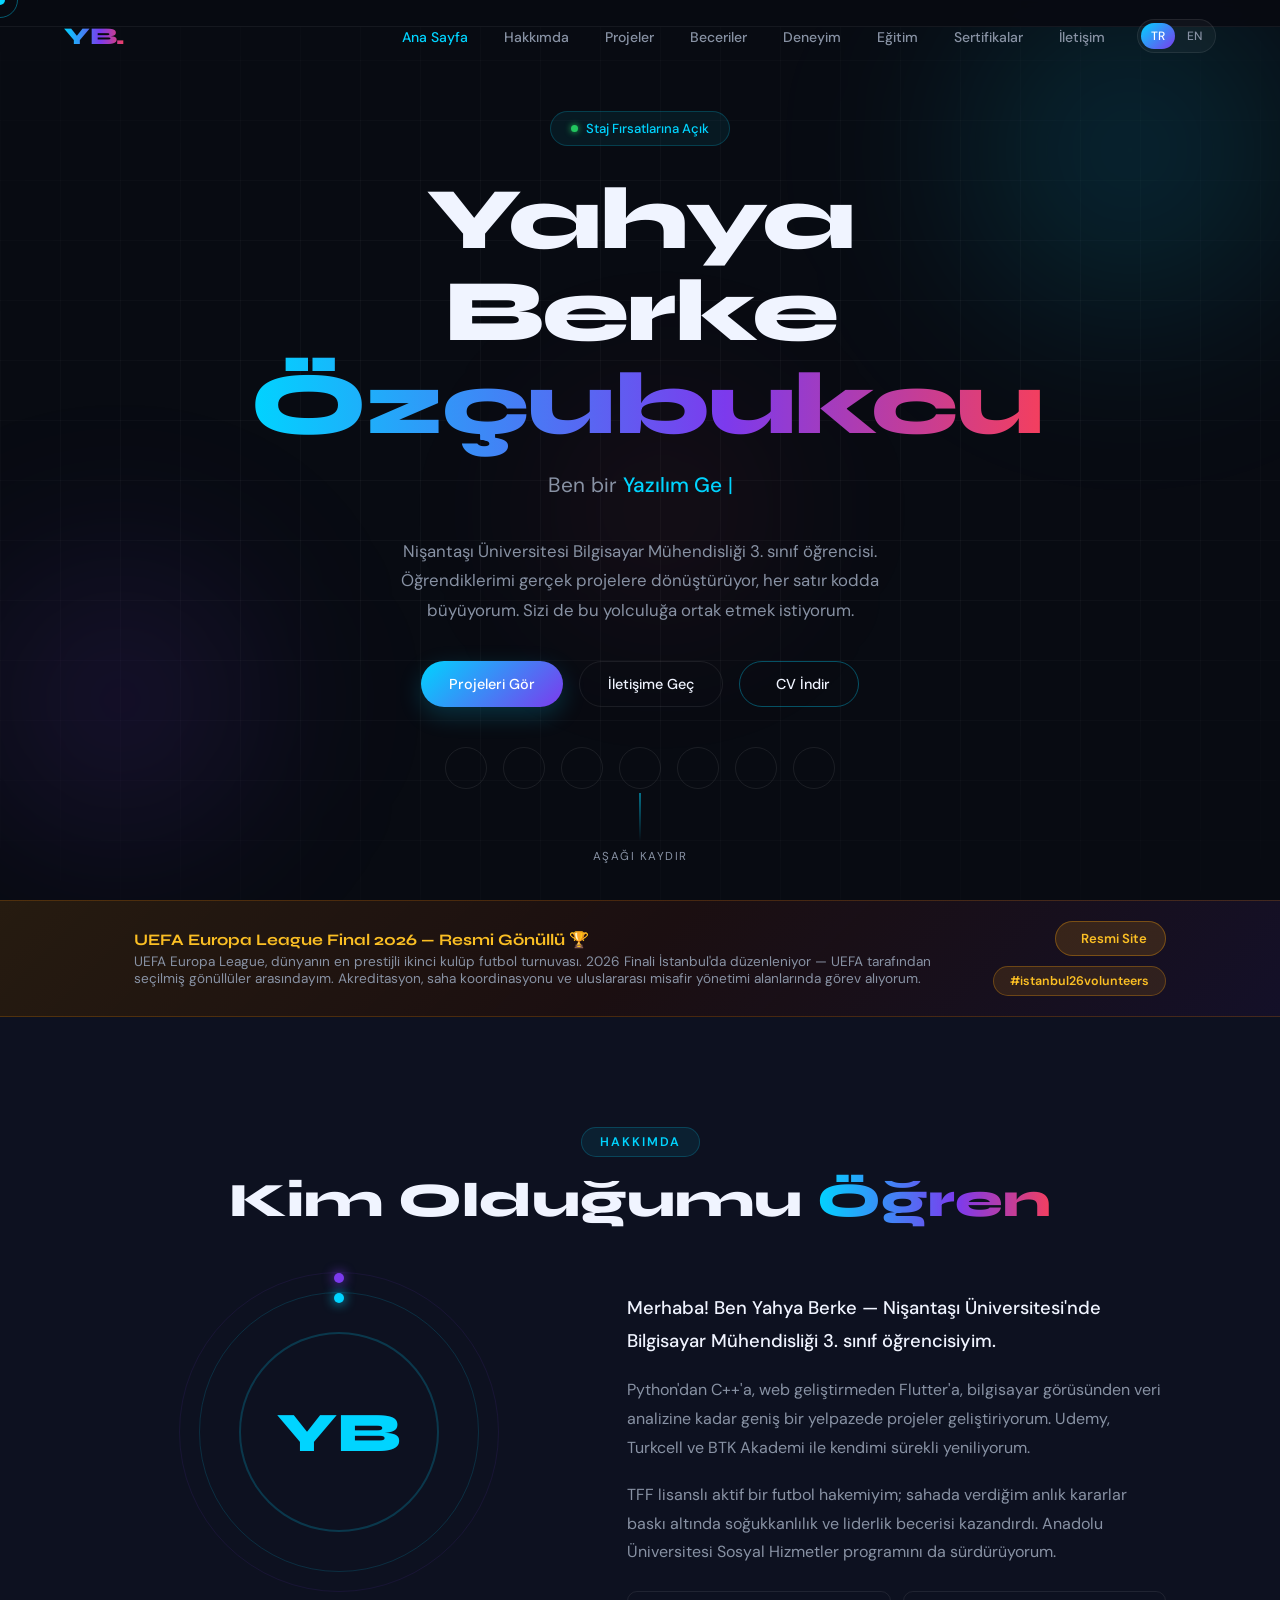
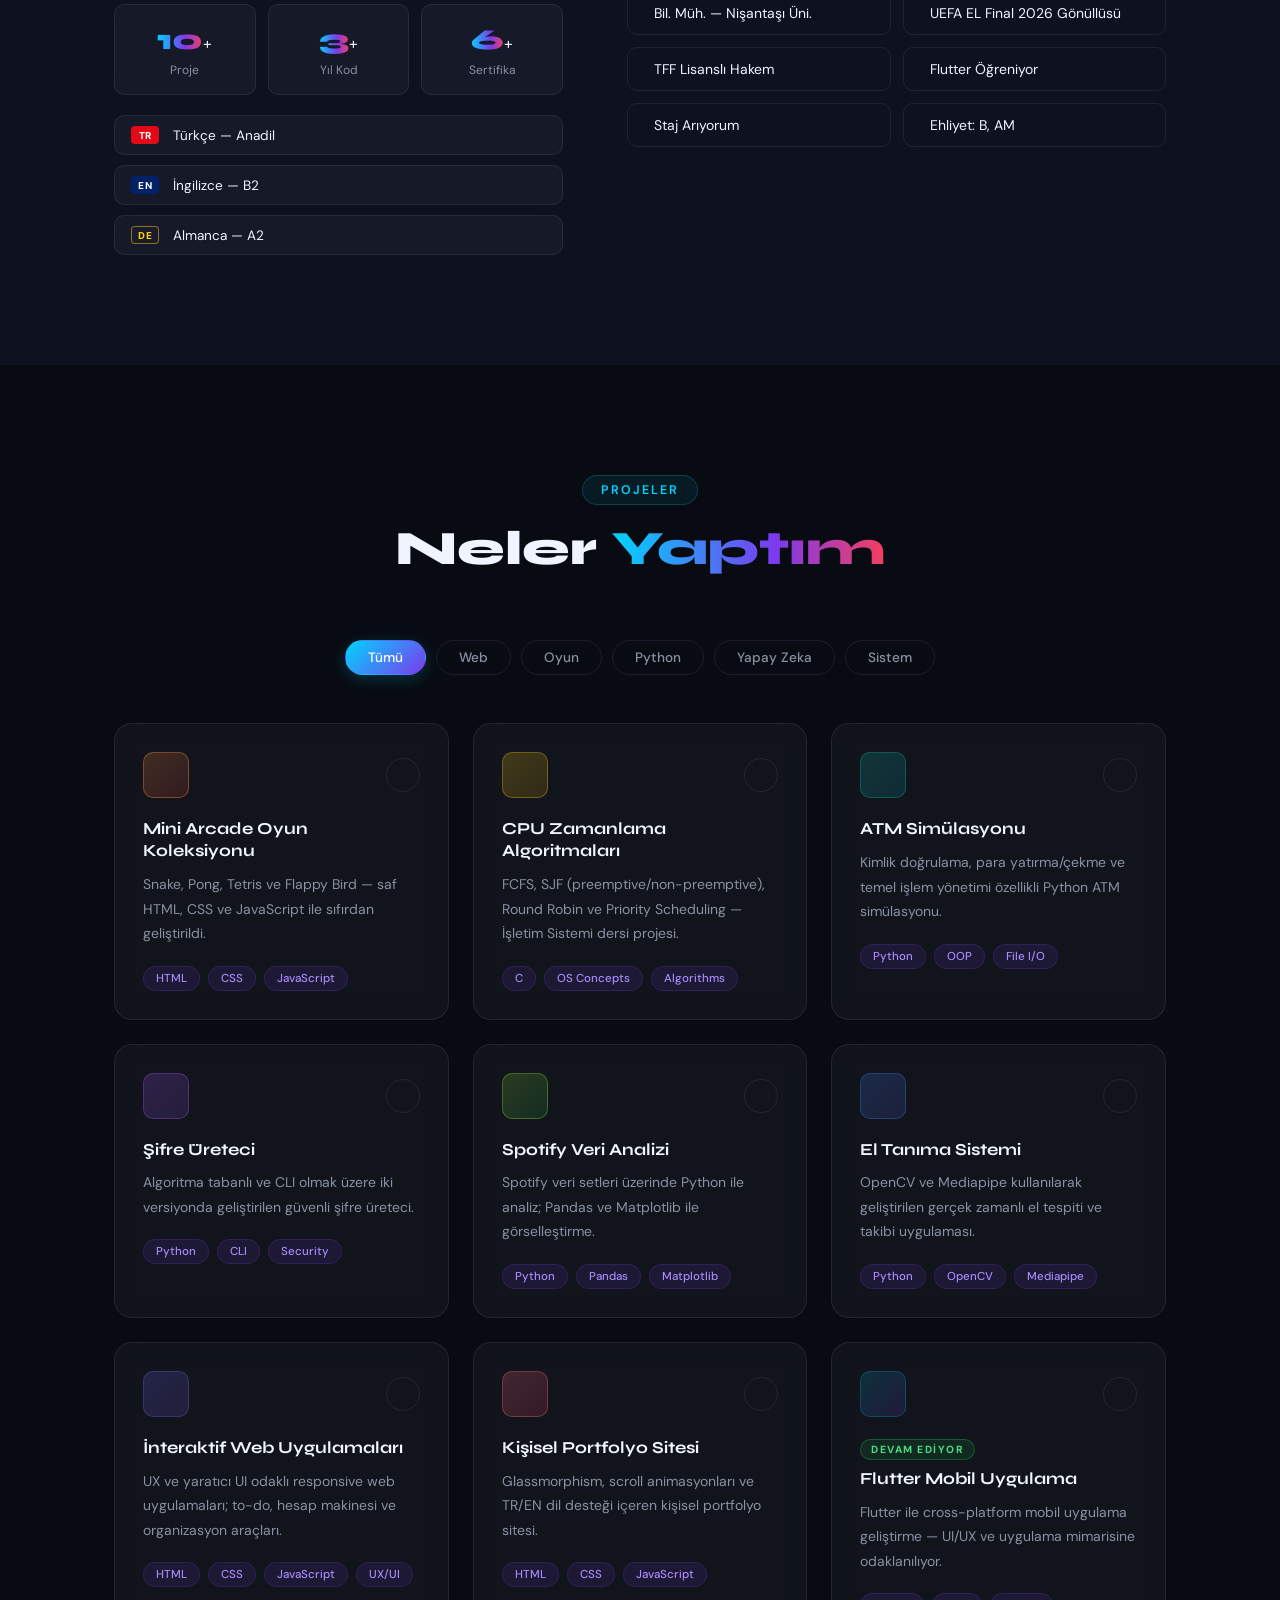
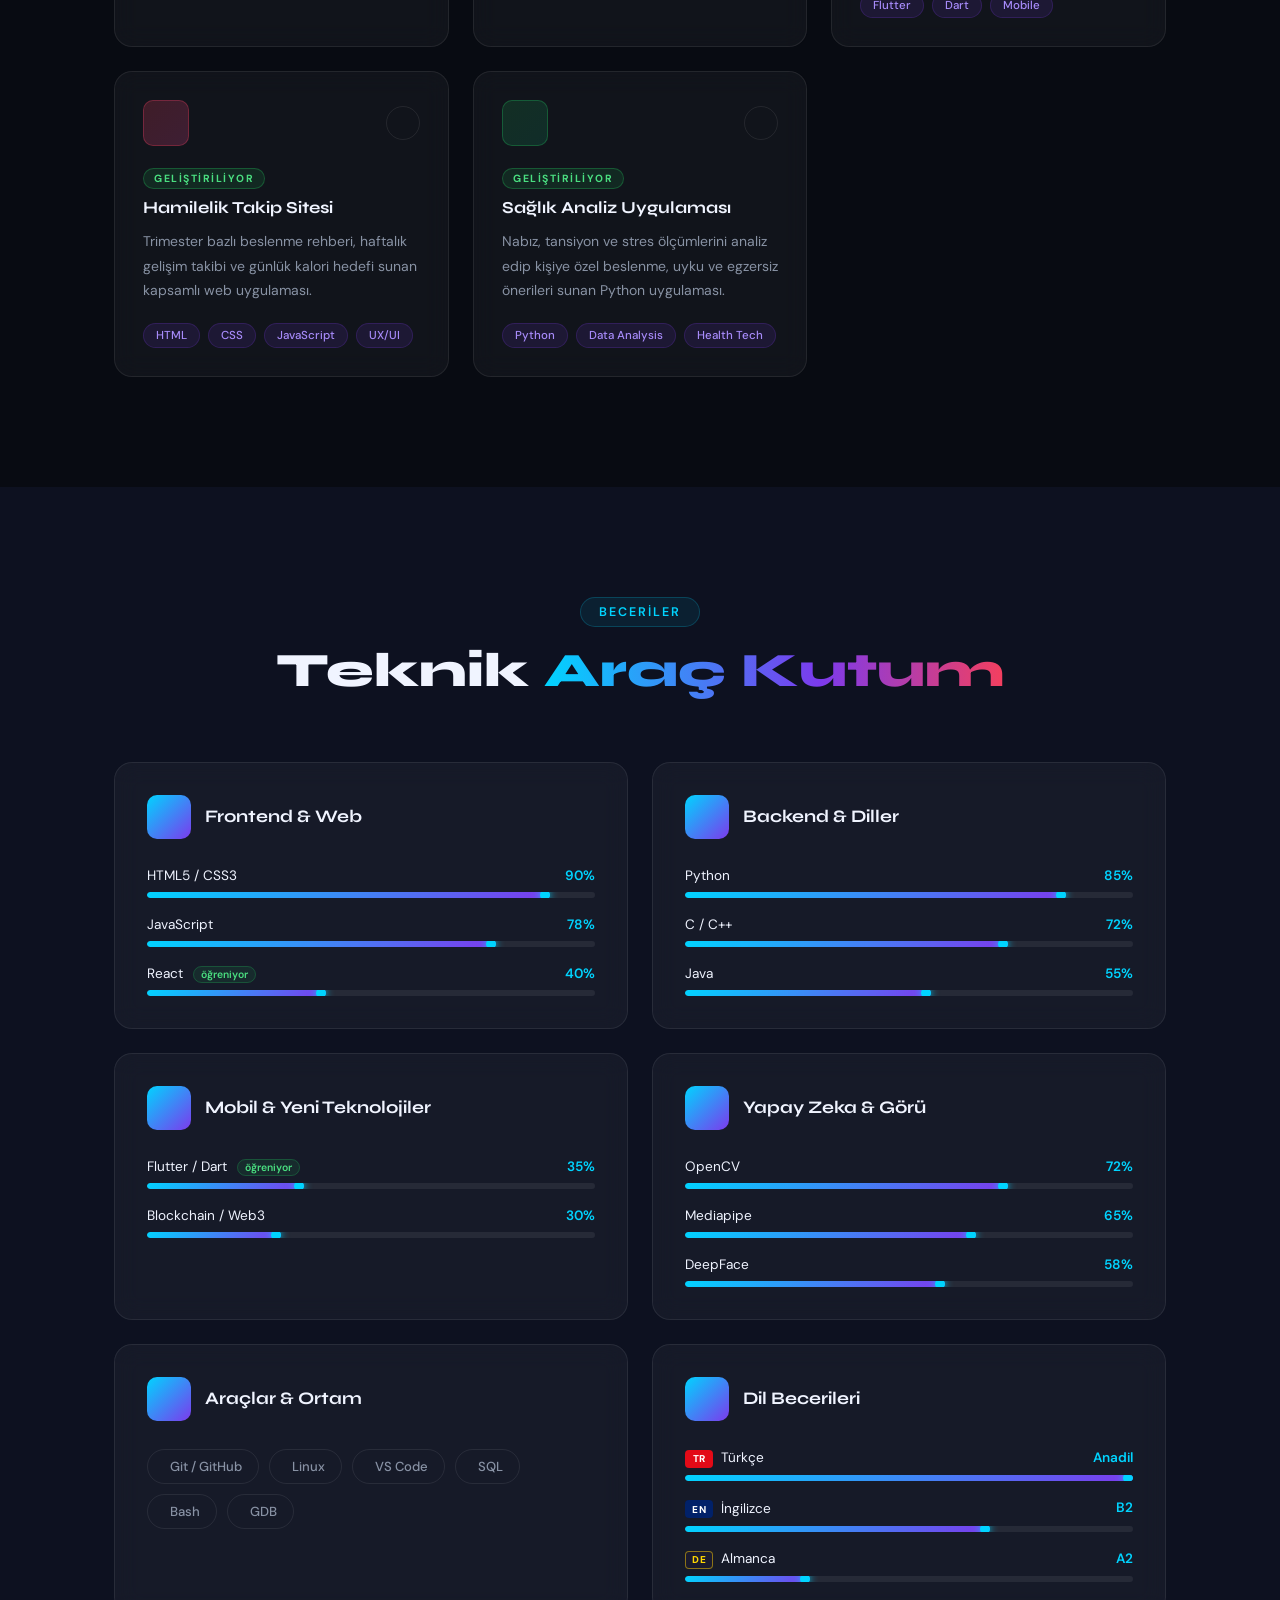
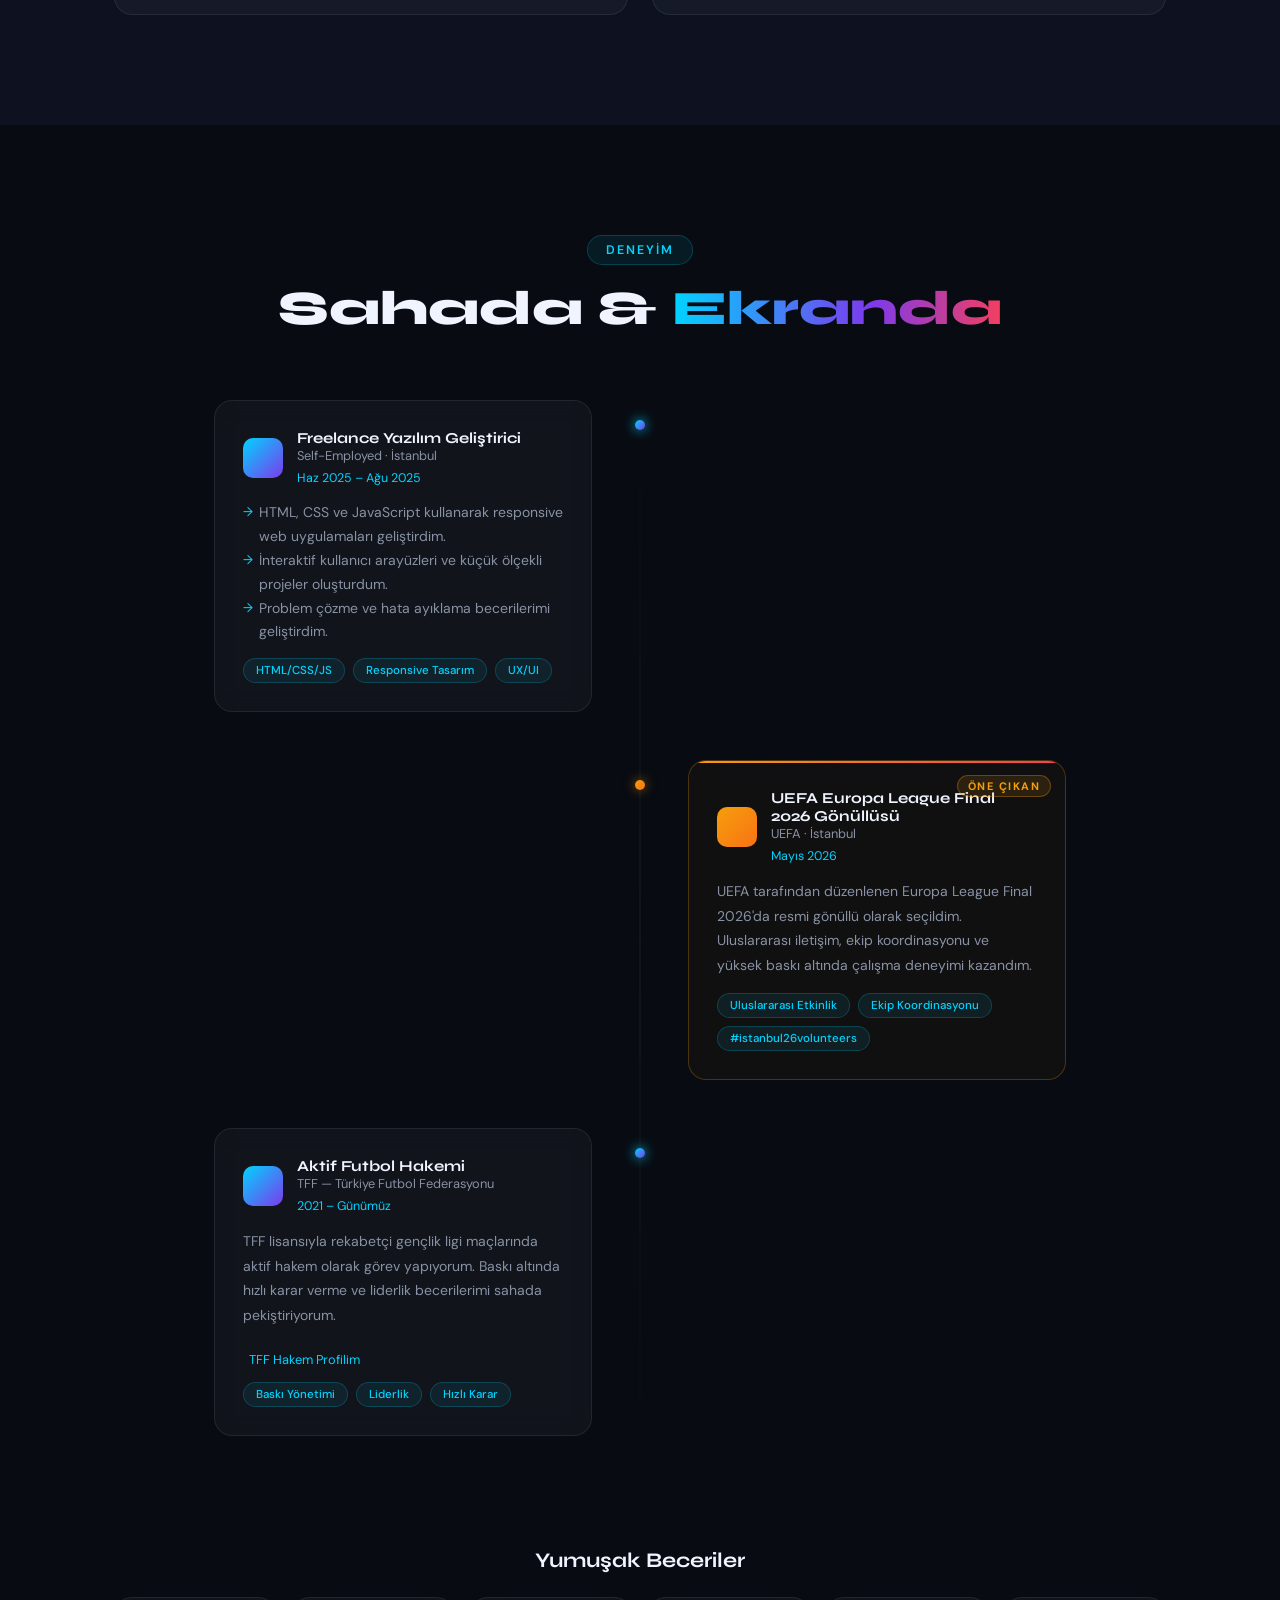
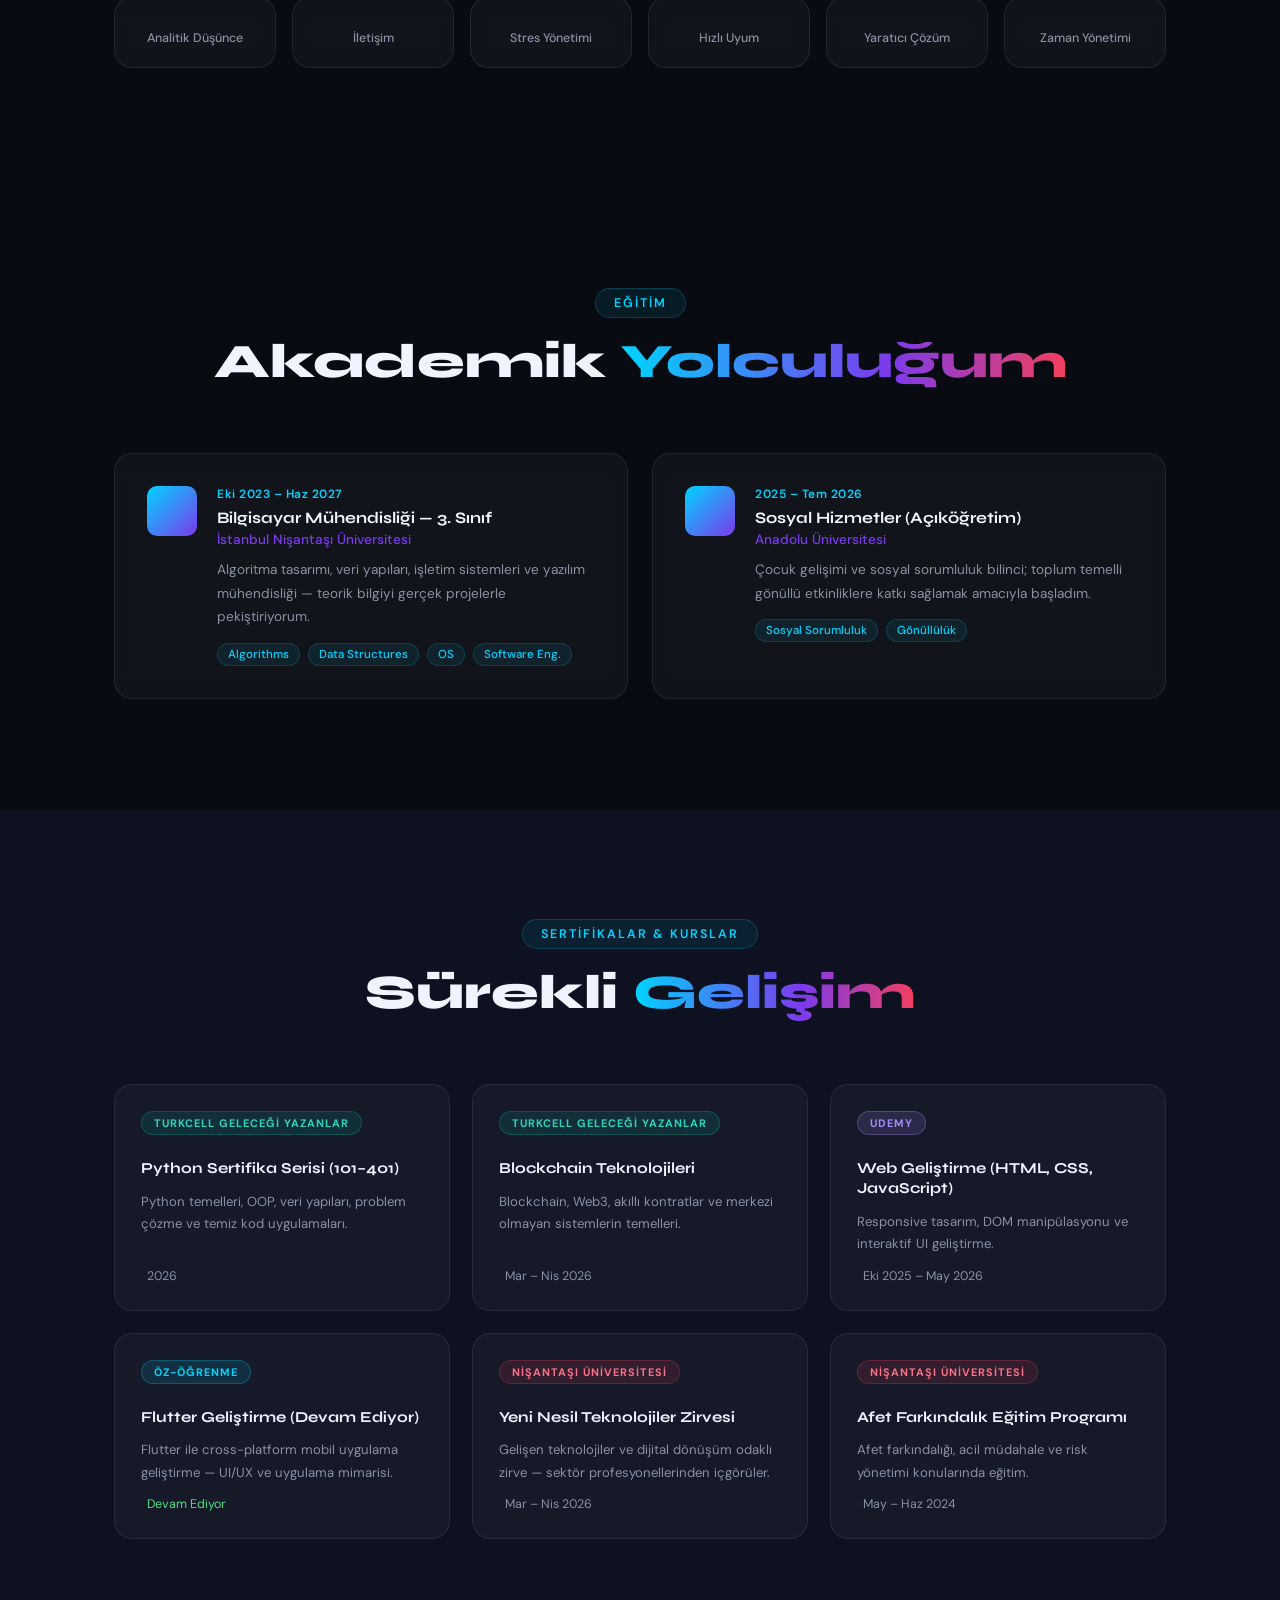
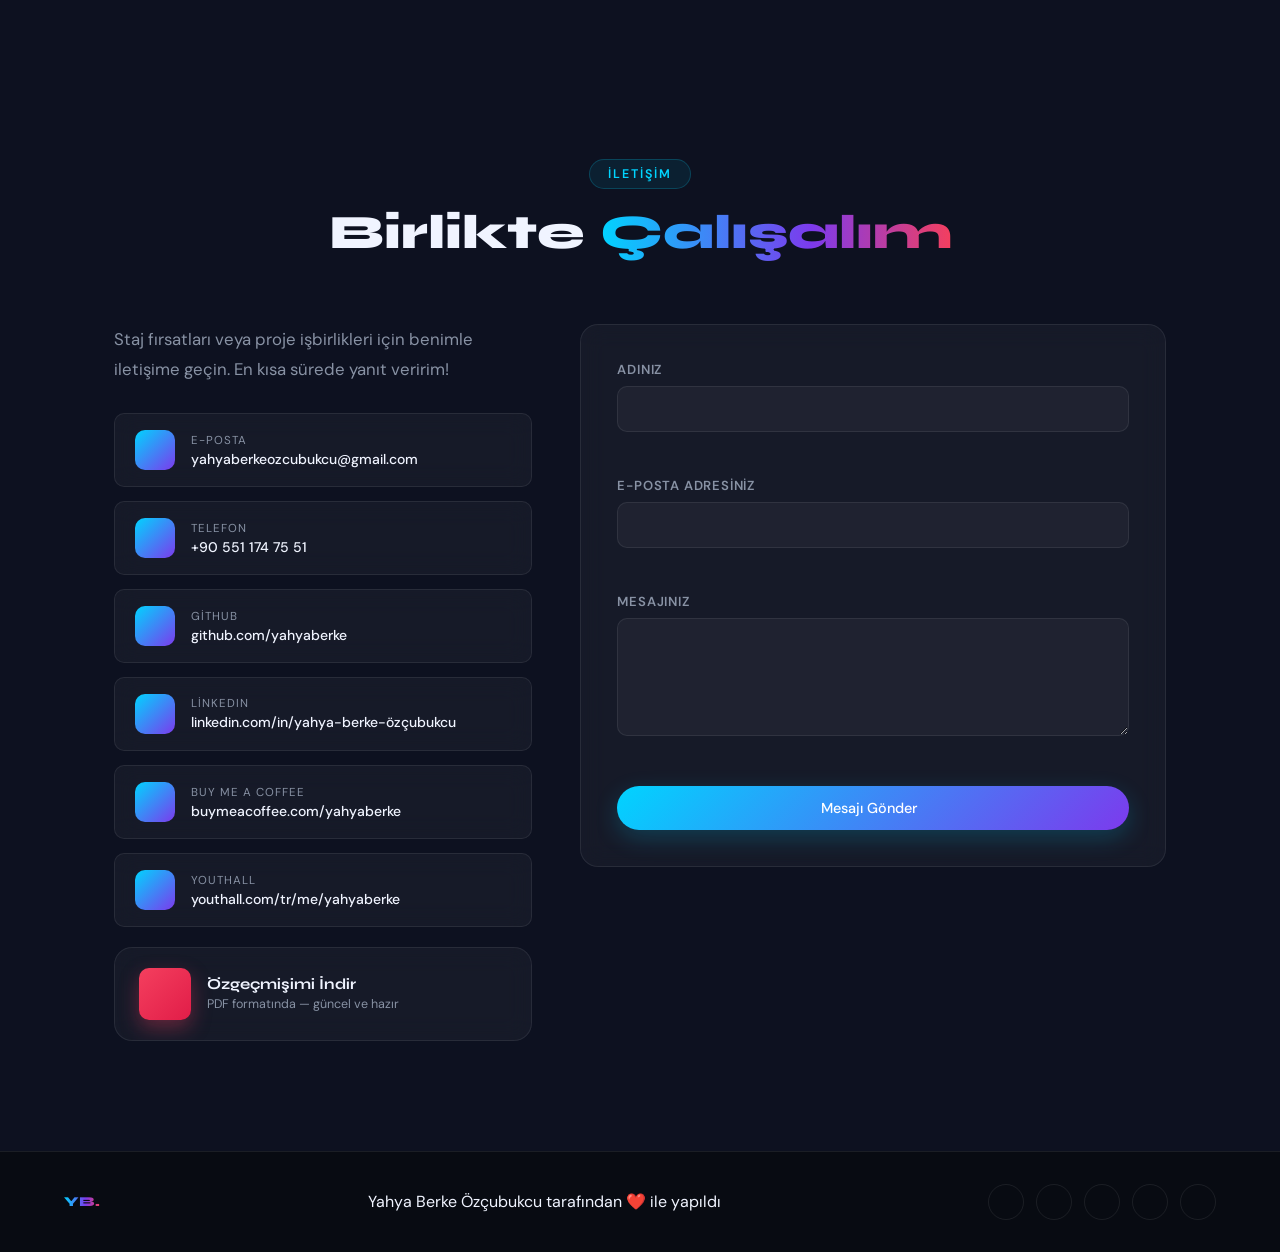
==== index.html @ 99ac5e8d "Update index.html" ====
<!DOCTYPE html>
<html lang="tr">
<head>
  <meta charset="UTF-8" />
  <meta name="viewport" content="width=device-width, initial-scale=1.0"/>
  <title>Yahya Berke Özçubukcu | Portfolio</title>
  <link rel="stylesheet" href="style.css" />
  <link href="https://fonts.googleapis.com/css2?family=Syne:wght@400;600;700;800&family=DM+Sans:ital,wght@0,300;0,400;0,500;1,300&display=swap" rel="stylesheet"/>
  <link href="https://cdn.jsdelivr.net/npm/remixicon@4.2.0/fonts/remixicon.css" rel="stylesheet"/>
</head>
<body>

  <!-- LOADING SCREEN -->
  <div id="loader">
    <div class="loader-inner">
      <div class="loader-logo">YB</div>
      <div class="loader-bar"><span></span></div>
    </div>
  </div>

  <!-- CURSOR -->
  <div id="cursor"></div>
  <div id="cursor-follower"></div>

  <!-- NAVBAR -->
  <nav id="navbar">
    <div class="nav-logo">YB<span class="dot">.</span></div>
    <ul class="nav-links">
      <li><a href="#home"         data-tr="Ana Sayfa"     data-en="Home">Ana Sayfa</a></li>
      <li><a href="#about"        data-tr="Hakkımda"      data-en="About">Hakkımda</a></li>
      <li><a href="#projects"     data-tr="Projeler"      data-en="Projects">Projeler</a></li>
      <li><a href="#skills"       data-tr="Beceriler"     data-en="Skills">Beceriler</a></li>
      <li><a href="#experience"   data-tr="Deneyim"       data-en="Experience">Deneyim</a></li>
      <li><a href="#education"    data-tr="Eğitim"        data-en="Education">Eğitim</a></li>
      <li><a href="#certificates" data-tr="Sertifikalar"  data-en="Certificates">Sertifikalar</a></li>
      <li><a href="#contact"      data-tr="İletişim"      data-en="Contact">İletişim</a></li>
    </ul>
    <div class="nav-right">
      <div class="lang-switcher" id="langSwitcher">
        <button class="lang-btn active" data-lang="tr">
          <img src="https://flagcdn.com/w20/tr.png" alt="" onerror="this.style.display='none'"/><span>TR</span>
        </button>
        <button class="lang-btn" data-lang="en">
          <img src="https://flagcdn.com/w20/gb.png" alt="" onerror="this.style.display='none'"/><span>EN</span>
        </button>
      </div>
      <button class="hamburger" id="hamburger" aria-label="Menu">
        <span></span><span></span><span></span>
      </button>
    </div>
  </nav>

  <!-- MOBILE MENU -->
  <div class="mobile-menu" id="mobileMenu">
    <ul>
      <li><a href="#home"         data-tr="Ana Sayfa"     data-en="Home">Ana Sayfa</a></li>
      <li><a href="#about"        data-tr="Hakkımda"      data-en="About">Hakkımda</a></li>
      <li><a href="#projects"     data-tr="Projeler"      data-en="Projects">Projeler</a></li>
      <li><a href="#skills"       data-tr="Beceriler"     data-en="Skills">Beceriler</a></li>
      <li><a href="#experience"   data-tr="Deneyim"       data-en="Experience">Deneyim</a></li>
      <li><a href="#education"    data-tr="Eğitim"        data-en="Education">Eğitim</a></li>
      <li><a href="#certificates" data-tr="Sertifikalar"  data-en="Certificates">Sertifikalar</a></li>
      <li><a href="#contact"      data-tr="İletişim"      data-en="Contact">İletişim</a></li>
    </ul>
  </div>

  <!-- HERO -->
  <section id="home">
    <div class="hero-bg">
      <div class="grid-overlay"></div>
      <div class="orb orb-1"></div>
      <div class="orb orb-2"></div>
      <div class="orb orb-3"></div>
    </div>
    <div class="hero-content">
      <div class="hero-badge reveal-up">
        <span class="status-dot"></span>
        <span data-tr="Staj Fırsatlarına Açık" data-en="Open to Internship Opportunities">Staj Fırsatlarına Açık</span>
      </div>
      <h1 class="hero-name reveal-up delay-1">
        Yahya Berke<br/><span class="gradient-text">Özçubukcu</span>
      </h1>
      <div class="hero-role reveal-up delay-2">
        <span data-tr="Ben bir " data-en="I'm a ">Ben bir </span>
        <span class="typed-text" id="typedText"></span>
        <span class="cursor-blink">|</span>
      </div>
      <p class="hero-desc reveal-up delay-3"
         data-tr="Nişantaşı Üniversitesi Bilgisayar Mühendisliği 3. sınıf öğrencisi. Öğrendiklerimi gerçek projelere dönüştürüyor, her satır kodda büyüyorum. Sizi de bu yolculuğa ortak etmek istiyorum."
         data-en="3rd year Computer Engineering student at Nişantaşı University. I turn what I learn into real projects and grow with every line of code. I want to bring that drive to your team.">
        Nişantaşı Üniversitesi Bilgisayar Mühendisliği 3. sınıf öğrencisi. Öğrendiklerimi gerçek projelere dönüştürüyor, her satır kodda büyüyorum. Sizi de bu yolculuğa ortak etmek istiyorum.
      </p>
      <div class="hero-cta reveal-up delay-4">
        <a href="#projects" class="btn btn-primary" data-tr="Projeleri Gör" data-en="View Projects">Projeleri Gör</a>
        <a href="#contact"  class="btn btn-ghost"   data-tr="İletişime Geç" data-en="Contact Me">İletişime Geç</a>
        <a href="CV_Yahya_Berke_Ozcubukcu.pdf" download class="btn btn-cv" data-tr="CV İndir" data-en="Download CV">
          <i class="ri-download-2-fill"></i>
          <span data-tr="CV İndir" data-en="Download CV">CV İndir</span>
        </a>
      </div>
      <div class="hero-socials reveal-up delay-5">
        <a href="https://github.com/yahyaberke" target="_blank" title="GitHub"><i class="ri-github-fill"></i></a>
        <a href="https://www.linkedin.com/in/yahya-berke-özçubukcu-112515299/" target="_blank" title="LinkedIn"><i class="ri-linkedin-box-fill"></i></a>
        <a href="mailto:yahyaberkeozcubukcu@gmail.com" title="E-posta"><i class="ri-mail-fill"></i></a>
        <a href="tel:+905511747551" title="Telefon"><i class="ri-phone-fill"></i></a>
        <a href="https://buymeacoffee.com/yahyaberke" target="_blank" title="Buy Me a Coffee"><i class="ri-cup-fill"></i></a>
        <a href="https://www.youthall.com/tr/me/yahyaberke/" target="_blank" title="Youthall"><i class="ri-user-star-fill"></i></a>
        <a href="https://www.tff.org/Default.aspx?pageID=531&hakemID=2793559" target="_blank" title="TFF Hakem Profili"><i class="ri-football-fill"></i></a>
      </div>
    </div>
    <div class="hero-scroll-hint">
      <div class="scroll-line"></div>
      <span data-tr="Aşağı Kaydır" data-en="Scroll Down">Aşağı Kaydır</span>
    </div>
  </section>

  <!-- UEFA BANNER -->
  <div class="uefa-banner">
    <div class="container">
      <div class="uefa-inner reveal-up">
        <div class="uefa-icon"><i class="ri-trophy-fill"></i></div>
        <div class="uefa-text">
          <strong data-tr="UEFA Europa League Final 2026 — Resmi Gönüllü 🏆" data-en="UEFA Europa League Final 2026 — Official Volunteer 🏆">
            UEFA Europa League Final 2026 — Resmi Gönüllü 🏆
          </strong>
          <span
            data-tr="UEFA Europa League, dünyanın en prestijli ikinci kulüp futbol turnuvası. 2026 Finali İstanbul'da düzenleniyor — UEFA tarafından seçilmiş gönüllüler arasındayım. Akreditasyon, saha koordinasyonu ve uluslararası misafir yönetimi alanlarında görev alıyorum."
            data-en="UEFA Europa League is the world's 2nd most prestigious club football tournament. The 2026 Final is in Istanbul — I'm among volunteers selected by UEFA, working in accreditation, field coordination, and international guest management.">
            UEFA Europa League, dünyanın en prestijli ikinci kulüp futbol turnuvası. 2026 Finali İstanbul'da düzenleniyor — UEFA tarafından seçilmiş gönüllüler arasındayım. Akreditasyon, saha koordinasyonu ve uluslararası misafir yönetimi alanlarında görev alıyorum.
          </span>
        </div>
        <div class="uefa-actions">
          <a href="https://www.uefa.com/uefaeuropaleague/" target="_blank" class="uefa-link">
            <i class="ri-external-link-fill"></i>
            <span data-tr="Resmi Site" data-en="Official Site">Resmi Site</span>
          </a>
          <div class="uefa-badge">#istanbul26volunteers</div>
        </div>
      </div>
    </div>
  </div>

  <!-- ABOUT -->
  <section id="about">
    <div class="container">
      <div class="section-header reveal-up">
        <span class="section-tag" data-tr="Hakkımda" data-en="About Me">Hakkımda</span>
        <h2 data-tr="Kim Olduğumu <span class='gradient-text'>Öğren</span>" data-en="Get To <span class='gradient-text'>Know Me</span>">Kim Olduğumu <span class="gradient-text">Öğren</span></h2>
      </div>
      <div class="about-grid">
        <div class="about-visual reveal-left">
          <div class="about-card-wrap">
            <div class="about-photo-placeholder">
              <div class="initials-badge">YB</div>
              <div class="photo-ring"></div>
              <div class="photo-ring ring-2"></div>
            </div>
            <div class="about-stat-cards">
              <div class="stat-card glass">
                <span class="stat-num" data-count="10">0</span>+
                <span class="stat-label" data-tr="Proje" data-en="Projects">Proje</span>
              </div>
              <div class="stat-card glass">
                <span class="stat-num" data-count="3">0</span>+
                <span class="stat-label" data-tr="Yıl Kod" data-en="Yrs Coding">Yıl Kod</span>
              </div>
              <div class="stat-card glass">
                <span class="stat-num" data-count="6">0</span>+
                <span class="stat-label" data-tr="Sertifika" data-en="Certificates">Sertifika</span>
              </div>
            </div>
          </div>
          <!-- Language badges -->
          <div class="lang-badges">
            <div class="lang-badge glass">
              <span class="flag-label tr-flag">TR</span>
              <span data-tr="Türkçe — Anadil" data-en="Turkish — Native">Türkçe — Anadil</span>
            </div>
            <div class="lang-badge glass">
              <span class="flag-label gb-flag">EN</span>
              <span data-tr="İngilizce — B2" data-en="English — B2">İngilizce — B2</span>
            </div>
            <div class="lang-badge glass">
              <span class="flag-label de-flag">DE</span>
              <span data-tr="Almanca — A2" data-en="German — A2">Almanca — A2</span>
            </div>
          </div>
        </div>

        <div class="about-text reveal-right">
          <p class="about-lead"
             data-tr="Merhaba! Ben Yahya Berke — İstanbul/Pendik'te yaşayan, Nişantaşı Üniversitesi'nde Bilgisayar Mühendisliği 3. sınıf öğrencisiyim."
             data-en="Hello! I'm Yahya Berke — a 3rd year Computer Engineering student at Nişantaşı University, based in Istanbul/Pendik.">
            Merhaba! Ben Yahya Berke —  Nişantaşı Üniversitesi'nde Bilgisayar Mühendisliği 3. sınıf öğrencisiyim.
          </p>
          <p data-tr="Python'dan C++'a, web geliştirmeden Flutter'a, bilgisayar görüsünden veri analizine kadar geniş bir yelpazede projeler geliştiriyorum. Udemy, Turkcell Geleceği Yazanlar ve BTK Akademi gibi platformlarla kendimi sürekli yeniliyorum."
             data-en="I build projects spanning Python to C++, web development to Flutter, and computer vision to data analysis. I constantly sharpen my skills via Udemy, Turkcell Geleceği Yazanlar, and BTK Akademi.">
            Python'dan C++'a, web geliştirmeden Flutter'a, bilgisayar görüsünden veri analizine kadar geniş bir yelpazede projeler geliştiriyorum. Udemy, Turkcell ve BTK Akademi ile kendimi sürekli yeniliyorum.
          </p>
          <p data-tr="TFF lisanslı aktif bir futbol hakemiyim; sahada verdiğim anlık kararlar bana baskı altında soğukkanlılık, liderlik ve disiplin kazandırdı. Sosyal sorumluluk anlayışımla Anadolu Üniversitesi Sosyal Hizmetler programını da sürdürüyorum."
             data-en="As an active TFF-licensed football referee, on-field decisions built my composure under pressure, leadership, and discipline. I also pursue Anadolu University's Social Services program out of a drive for social impact.">
            TFF lisanslı aktif bir futbol hakemiyim; sahada verdiğim anlık kararlar baskı altında soğukkanlılık ve liderlik becerisi kazandırdı. Anadolu Üniversitesi Sosyal Hizmetler programını da sürdürüyorum.
          </p>
          <div class="about-highlights">
            <div class="highlight-item">
              <i class="ri-graduation-cap-fill"></i>
              <span data-tr="Bil. Müh. — Nişantaşı Üni." data-en="Comp. Eng. — Nişantaşı Uni.">Bil. Müh. — Nişantaşı Üni.</span>
            </div>
            <div class="highlight-item">
              <i class="ri-trophy-fill"></i>
              <span data-tr="UEFA EL Final 2026 Gönüllüsü" data-en="UEFA EL Final 2026 Volunteer">UEFA EL Final 2026 Gönüllüsü</span>
            </div>
            <div class="highlight-item">
              <i class="ri-football-fill"></i>
              <span data-tr="TFF Lisanslı Hakem" data-en="TFF Licensed Referee">TFF Lisanslı Hakem</span>
            </div>
            <div class="highlight-item">
              <i class="ri-smartphone-fill"></i>
              <span data-tr="Flutter Öğreniyor" data-en="Learning Flutter">Flutter Öğreniyor</span>
            </div>
            <div class="highlight-item">
              <i class="ri-search-2-line"></i>
              <span data-tr="Staj Arıyorum" data-en="Seeking Internship">Staj Arıyorum</span>
            </div>
            <div class="highlight-item">
              <i class="ri-car-fill"></i>
              <span data-tr="Ehliyet: B, AM" data-en="Driving Licence: B, AM">Ehliyet: B, AM</span>
            </div>
          </div>
        </div>
      </div>
    </div>
  </section>

  <!-- PROJECTS -->
  <section id="projects">
    <div class="container">
      <div class="section-header reveal-up">
        <span class="section-tag" data-tr="Projeler" data-en="Projects">Projeler</span>
        <h2 data-tr="Neler <span class='gradient-text'>Yaptım</span>" data-en="What I've <span class='gradient-text'>Built</span>">Neler <span class="gradient-text">Yaptım</span></h2>
      </div>
      <div class="filter-btns reveal-up">
        <button class="filter-btn active" data-filter="all"    data-tr="Tümü"       data-en="All">Tümü</button>
        <button class="filter-btn"        data-filter="web"    data-tr="Web"        data-en="Web">Web</button>
        <button class="filter-btn"        data-filter="game"   data-tr="Oyun"       data-en="Game">Oyun</button>
        <button class="filter-btn"        data-filter="python" data-tr="Python"     data-en="Python">Python</button>
        <button class="filter-btn"        data-filter="ai"     data-tr="Yapay Zeka" data-en="AI">Yapay Zeka</button>
        <button class="filter-btn"        data-filter="sys"    data-tr="Sistem"     data-en="System">Sistem</button>
      </div>
      <div class="projects-grid">

        <div class="project-card glass reveal-up" data-category="game">
          <div class="project-glow"></div>
          <div class="project-top">
            <div class="project-icon project-icon-orange"><i class="ri-gamepad-fill"></i></div>
            <div class="project-links">
              <a href="https://github.com/yahyaberke" target="_blank" class="project-link" title="GitHub"><i class="ri-github-fill"></i></a>
            </div>
          </div>
          <h3 data-tr="Mini Arcade Oyun Koleksiyonu" data-en="Mini Arcade Game Collection">Mini Arcade Oyun Koleksiyonu</h3>
          <p data-tr="Snake, Pong, Tetris ve Flappy Bird oyunlarını saf HTML, CSS ve JavaScript ile sıfırdan geliştirdim. Oyun mantığı ve tarayıcı performansına odaklandım." data-en="Built Snake, Pong, Tetris, and Flappy Bird from scratch using pure HTML, CSS, and JavaScript. Focused on game logic and browser performance.">Snake, Pong, Tetris ve Flappy Bird — saf HTML, CSS ve JavaScript ile sıfırdan geliştirildi.</p>
          <div class="project-tags"><span>HTML</span><span>CSS</span><span>JavaScript</span></div>
        </div>

        <div class="project-card glass reveal-up delay-1" data-category="sys">
          <div class="project-glow"></div>
          <div class="project-top">
            <div class="project-icon project-icon-yellow"><i class="ri-cpu-fill"></i></div>
            <div class="project-links">
              <a href="https://github.com/yahyaberke" target="_blank" class="project-link" title="GitHub"><i class="ri-github-fill"></i></a>
            </div>
          </div>
          <h3 data-tr="CPU Zamanlama Algoritmaları" data-en="CPU Scheduling Algorithms">CPU Zamanlama Algoritmaları</h3>
          <p data-tr="İşletim Sistemi dersi kapsamında FCFS, SJF (preemptive/non-preemptive), Round Robin ve Priority Scheduling algoritmalarını C ile implemente ettim." data-en="Implemented FCFS, SJF (preemptive/non-preemptive), Round Robin and Priority Scheduling in C as part of OS coursework.">FCFS, SJF (preemptive/non-preemptive), Round Robin ve Priority Scheduling — İşletim Sistemi dersi projesi.</p>
          <div class="project-tags"><span>C</span><span>OS Concepts</span><span>Algorithms</span></div>
        </div>

        <div class="project-card glass reveal-up delay-2" data-category="python">
          <div class="project-glow"></div>
          <div class="project-top">
            <div class="project-icon project-icon-teal"><i class="ri-bank-fill"></i></div>
            <div class="project-links">
              <a href="https://github.com/yahyaberke" target="_blank" class="project-link" title="GitHub"><i class="ri-github-fill"></i></a>
            </div>
          </div>
          <h3 data-tr="ATM Simülasyonu" data-en="ATM Simulation">ATM Simülasyonu</h3>
          <p data-tr="Kimlik doğrulama, para yatırma/çekme ve temel işlem yönetimi özelliklerine sahip Python ATM simülasyon sistemi." data-en="Python ATM simulation with authentication, deposit/withdrawal, and basic transaction management.">Kimlik doğrulama, para yatırma/çekme ve temel işlem yönetimi özellikli Python ATM simülasyonu.</p>
          <div class="project-tags"><span>Python</span><span>OOP</span><span>File I/O</span></div>
        </div>

        <div class="project-card glass reveal-up" data-category="python">
          <div class="project-glow"></div>
          <div class="project-top">
            <div class="project-icon project-icon-purple"><i class="ri-lock-password-fill"></i></div>
            <div class="project-links">
              <a href="https://github.com/yahyaberke" target="_blank" class="project-link" title="GitHub"><i class="ri-github-fill"></i></a>
            </div>
          </div>
          <h3 data-tr="Şifre Üreteci" data-en="Password Generator">Şifre Üreteci</h3>
          <p data-tr="Algoritma tabanlı ve CLI versiyonları olan, güvenli ve özelleştirilebilir şifre üretme aracı." data-en="Secure, customizable password generation tool with algorithm-based and CLI versions.">Algoritma tabanlı ve CLI olmak üzere iki versiyonda geliştirilen güvenli şifre üreteci.</p>
          <div class="project-tags"><span>Python</span><span>CLI</span><span>Security</span></div>
        </div>

        <div class="project-card glass reveal-up delay-1" data-category="ai">
          <div class="project-glow"></div>
          <div class="project-top">
            <div class="project-icon project-icon-lime"><i class="ri-bar-chart-fill"></i></div>
            <div class="project-links">
              <a href="https://github.com/yahyaberke" target="_blank" class="project-link" title="GitHub"><i class="ri-github-fill"></i></a>
            </div>
          </div>
          <h3 data-tr="Spotify Veri Analizi" data-en="Spotify Data Analysis">Spotify Veri Analizi</h3>
          <p data-tr="Spotify veri setleri üzerinde Python ile veri analizi ve görselleştirme; grafikler ve istatistiklerle anlamlı içgörüler." data-en="Data analysis and visualization on Spotify datasets using Python, extracting insights through charts and statistics.">Spotify veri setleri üzerinde Python ile analiz; Pandas ve Matplotlib ile görselleştirme.</p>
          <div class="project-tags"><span>Python</span><span>Pandas</span><span>Matplotlib</span></div>
        </div>

        <div class="project-card glass reveal-up delay-2" data-category="ai">
          <div class="project-glow"></div>
          <div class="project-top">
            <div class="project-icon project-icon-blue"><i class="ri-hand-coin-fill"></i></div>
            <div class="project-links">
              <a href="https://github.com/yahyaberke" target="_blank" class="project-link" title="GitHub"><i class="ri-github-fill"></i></a>
            </div>
          </div>
          <h3 data-tr="El Tanıma Sistemi" data-en="Hand Recognition System">El Tanıma Sistemi</h3>
          <p data-tr="Bilgisayar görüsü teknikleri ile gerçek zamanlı el tespiti ve takibi. OpenCV ve Mediapipe ile geliştirildi." data-en="Real-time hand detection and tracking using computer vision techniques with OpenCV and Mediapipe.">OpenCV ve Mediapipe kullanılarak geliştirilen gerçek zamanlı el tespiti ve takibi uygulaması.</p>
          <div class="project-tags"><span>Python</span><span>OpenCV</span><span>Mediapipe</span></div>
        </div>

        <div class="project-card glass reveal-up" data-category="web">
          <div class="project-glow"></div>
          <div class="project-top">
            <div class="project-icon project-icon-indigo"><i class="ri-layout-masonry-fill"></i></div>
            <div class="project-links">
              <a href="https://github.com/yahyaberke" target="_blank" class="project-link" title="GitHub"><i class="ri-github-fill"></i></a>
            </div>
          </div>
          <h3 data-tr="İnteraktif Web Uygulamaları" data-en="Interactive Web Applications">İnteraktif Web Uygulamaları</h3>
          <p data-tr="UX, dinamik arayüzler ve yaratıcı UI tasarımına odaklanan responsive web uygulamaları. To-do, hesap makinesi ve organizasyon araçları dahil." data-en="Responsive web apps focused on UX, dynamic interfaces, and creative UI. Includes to-do apps, calculators, and organizational tools.">UX ve yaratıcı UI odaklı responsive web uygulamaları; to-do, hesap makinesi ve organizasyon araçları.</p>
          <div class="project-tags"><span>HTML</span><span>CSS</span><span>JavaScript</span><span>UX/UI</span></div>
        </div>

        <div class="project-card glass reveal-up delay-1" data-category="web">
          <div class="project-glow"></div>
          <div class="project-top">
            <div class="project-icon project-icon-rose"><i class="ri-briefcase-4-fill"></i></div>
            <div class="project-links">
              <a href="https://github.com/yahyaberke" target="_blank" class="project-link" title="GitHub"><i class="ri-github-fill"></i></a>
            </div>
          </div>
          <h3 data-tr="Kişisel Portfolyo Sitesi" data-en="Personal Portfolio Website">Kişisel Portfolyo Sitesi</h3>
          <p data-tr="Projelerimi ve becerilerimi sergilemek için sıfırdan geliştirdiğim bu site; glassmorphism, scroll animasyonları ve TR/EN dil desteği içeriyor." data-en="This portfolio built from scratch featuring glassmorphism, scroll animations, and TR/EN language support.">Glassmorphism, scroll animasyonları ve TR/EN dil desteği içeren kişisel portfolyo sitesi.</p>
          <div class="project-tags"><span>HTML</span><span>CSS</span><span>JavaScript</span></div>
        </div>

        <div class="project-card glass reveal-up delay-2" data-category="web">
          <div class="project-glow"></div>
          <div class="project-top">
            <div class="project-icon"><i class="ri-smartphone-fill"></i></div>
            <div class="project-links">
              <a href="https://github.com/yahyaberke" target="_blank" class="project-link" title="GitHub"><i class="ri-github-fill"></i></a>
            </div>
          </div>
          <span class="project-wip-badge" data-tr="Devam Ediyor" data-en="In Progress">Devam Ediyor</span>
          <h3 data-tr="Flutter Mobil Uygulama" data-en="Flutter Mobile App">Flutter Mobil Uygulama</h3>
          <p data-tr="Flutter ile cross-platform mobil uygulama geliştirme öğreniliyor; UI/UX ve uygulama mimarisine odaklanılıyor." data-en="Learning cross-platform mobile development with Flutter, focusing on UI/UX and app architecture.">Flutter ile cross-platform mobil uygulama geliştirme — UI/UX ve uygulama mimarisine odaklanılıyor.</p>
          <div class="project-tags"><span>Flutter</span><span>Dart</span><span>Mobile</span></div>
        </div>

        <!-- Pregnancy Tracker -->
        <div class="project-card glass reveal-up" data-category="web">
          <div class="project-glow"></div>
          <div class="project-top">
            <div class="project-icon project-icon-pink"><i class="ri-heart-pulse-fill"></i></div>
            <div class="project-links">
              <a href="https://github.com/yahyaberke" target="_blank" class="project-link" title="GitHub"><i class="ri-github-fill"></i></a>
            </div>
          </div>
          <span class="project-wip-badge" data-tr="Geliştiriliyor" data-en="In Development">Geliştiriliyor</span>
          <h3 data-tr="Hamilelik Takip Sitesi" data-en="Pregnancy Tracking Website">Hamilelik Takip Sitesi</h3>
          <p data-tr="Trimester bazlı beslenme rehberi, haftalık gelişim takibi, günlük kalori hedefi ve besin önerileri sunan kapsamlı web uygulaması. Uzman videoları ve topluluk özellikleri de planlanıyor." data-en="Comprehensive web app offering trimester-based nutrition guide, weekly development tracking, daily calorie goals, and food suggestions. Expert videos and community features also planned.">Trimester bazlı beslenme rehberi, haftalık gelişim takibi ve günlük kalori hedefi sunan kapsamlı web uygulaması.</p>
          <div class="project-tags"><span>HTML</span><span>CSS</span><span>JavaScript</span><span>UX/UI</span></div>
        </div>

        <!-- Health Analyzer -->
        <div class="project-card glass reveal-up delay-1" data-category="python">
          <div class="project-glow"></div>
          <div class="project-top">
            <div class="project-icon project-icon-green"><i class="ri-pulse-fill"></i></div>
            <div class="project-links">
              <a href="https://github.com/yahyaberke" target="_blank" class="project-link" title="GitHub"><i class="ri-github-fill"></i></a>
            </div>
          </div>
          <span class="project-wip-badge" data-tr="Geliştiriliyor" data-en="In Development">Geliştiriliyor</span>
          <h3 data-tr="Sağlık Analiz Uygulaması" data-en="Health Analysis App">Sağlık Analiz Uygulaması</h3>
          <p data-tr="Nabız, tansiyon ve stres verilerini analiz eden Python uygulaması. Ölçüm sonuçlarına göre kişiye özel beslenme, uyku ve egzersiz önerileri sunuluyor." data-en="Python app that analyzes pulse, blood pressure, and stress data. Provides personalized nutrition, sleep, and exercise recommendations based on measurements.">Nabız, tansiyon ve stres ölçümlerini analiz edip kişiye özel beslenme, uyku ve egzersiz önerileri sunan Python uygulaması.</p>
          <div class="project-tags"><span>Python</span><span>Data Analysis</span><span>Health Tech</span></div>
        </div>

      </div>
    </div>
  </section>

  <!-- SKILLS -->
  <section id="skills">
    <div class="container">
      <div class="section-header reveal-up">
        <span class="section-tag" data-tr="Beceriler" data-en="Skills">Beceriler</span>
        <h2 data-tr="Teknik <span class='gradient-text'>Araç Kutum</span>" data-en="My Technical <span class='gradient-text'>Toolkit</span>">Teknik <span class="gradient-text">Araç Kutum</span></h2>
      </div>
      <div class="skills-grid">

        <div class="skill-category glass reveal-up">
          <div class="skill-cat-header">
            <div class="skill-cat-icon"><i class="ri-html5-fill"></i></div>
            <h3 data-tr="Frontend & Web" data-en="Frontend & Web">Frontend & Web</h3>
          </div>
          <div class="skill-bars">
            <div class="skill-bar-item">
              <div class="skill-bar-label"><span>HTML5 / CSS3</span><span class="skill-pct">90%</span></div>
              <div class="skill-bar-track"><div class="skill-bar-fill" data-width="90"></div></div>
            </div>
            <div class="skill-bar-item">
              <div class="skill-bar-label"><span>JavaScript</span><span class="skill-pct">78%</span></div>
              <div class="skill-bar-track"><div class="skill-bar-fill" data-width="78"></div></div>
            </div>
            <div class="skill-bar-item">
              <div class="skill-bar-label">
                <span>React <span class="learning-tag" data-tr="öğreniyor" data-en="learning">öğreniyor</span></span>
                <span class="skill-pct">40%</span>
              </div>
              <div class="skill-bar-track"><div class="skill-bar-fill" data-width="40"></div></div>
            </div>
          </div>
        </div>

        <div class="skill-category glass reveal-up delay-1">
          <div class="skill-cat-header">
            <div class="skill-cat-icon"><i class="ri-code-s-slash-fill"></i></div>
            <h3 data-tr="Backend & Diller" data-en="Backend & Languages">Backend & Diller</h3>
          </div>
          <div class="skill-bars">
            <div class="skill-bar-item">
              <div class="skill-bar-label"><span>Python</span><span class="skill-pct">85%</span></div>
              <div class="skill-bar-track"><div class="skill-bar-fill" data-width="85"></div></div>
            </div>
            <div class="skill-bar-item">
              <div class="skill-bar-label"><span>C / C++</span><span class="skill-pct">72%</span></div>
              <div class="skill-bar-track"><div class="skill-bar-fill" data-width="72"></div></div>
            </div>
            <div class="skill-bar-item">
              <div class="skill-bar-label"><span>Java</span><span class="skill-pct">55%</span></div>
              <div class="skill-bar-track"><div class="skill-bar-fill" data-width="55"></div></div>
            </div>
          </div>
        </div>

        <div class="skill-category glass reveal-up delay-2">
          <div class="skill-cat-header">
            <div class="skill-cat-icon"><i class="ri-smartphone-fill"></i></div>
            <h3 data-tr="Mobil & Yeni Teknolojiler" data-en="Mobile & Emerging Tech">Mobil & Yeni Teknolojiler</h3>
          </div>
          <div class="skill-bars">
            <div class="skill-bar-item">
              <div class="skill-bar-label">
                <span>Flutter / Dart <span class="learning-tag" data-tr="öğreniyor" data-en="learning">öğreniyor</span></span>
                <span class="skill-pct">35%</span>
              </div>
              <div class="skill-bar-track"><div class="skill-bar-fill" data-width="35"></div></div>
            </div>
            <div class="skill-bar-item">
              <div class="skill-bar-label"><span>Blockchain / Web3</span><span class="skill-pct">30%</span></div>
              <div class="skill-bar-track"><div class="skill-bar-fill" data-width="30"></div></div>
            </div>
          </div>
        </div>

        <div class="skill-category glass reveal-up delay-3">
          <div class="skill-cat-header">
            <div class="skill-cat-icon"><i class="ri-eye-2-fill"></i></div>
            <h3 data-tr="Yapay Zeka & Görü" data-en="AI & Computer Vision">Yapay Zeka & Görü</h3>
          </div>
          <div class="skill-bars">
            <div class="skill-bar-item">
              <div class="skill-bar-label"><span>OpenCV</span><span class="skill-pct">72%</span></div>
              <div class="skill-bar-track"><div class="skill-bar-fill" data-width="72"></div></div>
            </div>
            <div class="skill-bar-item">
              <div class="skill-bar-label"><span>Mediapipe</span><span class="skill-pct">65%</span></div>
              <div class="skill-bar-track"><div class="skill-bar-fill" data-width="65"></div></div>
            </div>
            <div class="skill-bar-item">
              <div class="skill-bar-label"><span>DeepFace</span><span class="skill-pct">58%</span></div>
              <div class="skill-bar-track"><div class="skill-bar-fill" data-width="58"></div></div>
            </div>
          </div>
        </div>

        <div class="skill-category glass reveal-up">
          <div class="skill-cat-header">
            <div class="skill-cat-icon"><i class="ri-tools-fill"></i></div>
            <h3 data-tr="Araçlar & Ortam" data-en="Tools & Environment">Araçlar & Ortam</h3>
          </div>
          <div class="skill-tags-wrap">
            <span class="skill-tag"><i class="ri-github-fill"></i> Git / GitHub</span>
            <span class="skill-tag"><i class="ri-terminal-box-fill"></i> Linux</span>
            <span class="skill-tag"><i class="ri-code-box-fill"></i> VS Code</span>
            <span class="skill-tag"><i class="ri-database-2-fill"></i> SQL</span>
            <span class="skill-tag"><i class="ri-command-fill"></i> Bash</span>
            <span class="skill-tag"><i class="ri-bug-fill"></i> GDB</span>
          </div>
        </div>

        <div class="skill-category glass reveal-up delay-1">
          <div class="skill-cat-header">
            <div class="skill-cat-icon"><i class="ri-translate-2"></i></div>
            <h3 data-tr="Dil Becerileri" data-en="Languages">Dil Becerileri</h3>
          </div>
          <div class="skill-bars">
            <div class="skill-bar-item">
              <div class="skill-bar-label">
                <span><span class="flag-label tr-flag">TR</span> Türkçe</span>
                <span class="skill-pct" data-tr="Anadil" data-en="Native">Anadil</span>
              </div>
              <div class="skill-bar-track"><div class="skill-bar-fill" data-width="100"></div></div>
            </div>
            <div class="skill-bar-item">
              <div class="skill-bar-label">
                <span><span class="flag-label gb-flag">EN</span> İngilizce</span>
                <span class="skill-pct">B2</span>
              </div>
              <div class="skill-bar-track"><div class="skill-bar-fill" data-width="68"></div></div>
            </div>
            <div class="skill-bar-item">
              <div class="skill-bar-label">
                <span><span class="flag-label de-flag">DE</span> Almanca</span>
                <span class="skill-pct">A2</span>
              </div>
              <div class="skill-bar-track"><div class="skill-bar-fill" data-width="28"></div></div>
            </div>
          </div>
        </div>

      </div>
    </div>
  </section>

  <!-- EXPERIENCE -->
  <section id="experience">
    <div class="container">
      <div class="section-header reveal-up">
        <span class="section-tag" data-tr="Deneyim" data-en="Experience">Deneyim</span>
        <h2 data-tr="Sahada & <span class='gradient-text'>Ekranda</span>" data-en="On the Field & <span class='gradient-text'>On Screen</span>">Sahada & <span class="gradient-text">Ekranda</span></h2>
      </div>
      <div class="experience-timeline">

        <!-- Freelance -->
        <div class="timeline-item reveal-left">
          <div class="timeline-dot"></div>
          <div class="timeline-card glass">
            <div class="tl-header">
              <div class="tl-icon"><i class="ri-laptop-fill"></i></div>
              <div>
                <h3 data-tr="Freelance Yazılım Geliştirici" data-en="Freelance Software Developer">Freelance Yazılım Geliştirici</h3>
                <span class="tl-org">Self-Employed · İstanbul</span>
                <span class="tl-meta">Haz 2025 – Ağu 2025</span>
              </div>
            </div>
            <ul class="tl-list">
              <li data-tr="HTML, CSS ve JavaScript kullanarak responsive web uygulamaları geliştirdim." data-en="Developed responsive web applications using HTML, CSS, and JavaScript.">HTML, CSS ve JavaScript kullanarak responsive web uygulamaları geliştirdim.</li>
              <li data-tr="İnteraktif kullanıcı arayüzleri ve küçük ölçekli projeler oluşturdum." data-en="Built interactive user interfaces and small-scale projects.">İnteraktif kullanıcı arayüzleri ve küçük ölçekli projeler oluşturdum.</li>
              <li data-tr="Problem çözme ve hata ayıklama becerilerimi geliştirdim." data-en="Improved problem-solving and debugging skills.">Problem çözme ve hata ayıklama becerilerimi geliştirdim.</li>
            </ul>
            <div class="tl-skills">
              <span>HTML/CSS/JS</span>
              <span data-tr="Responsive Tasarım" data-en="Responsive Design">Responsive Tasarım</span>
              <span>UX/UI</span>
            </div>
          </div>
        </div>

        <!-- UEFA -->
        <div class="timeline-item reveal-right">
          <div class="timeline-dot tl-dot-gold"></div>
          <div class="timeline-card glass tl-card-featured">
            <div class="tl-featured-label" data-tr="Öne Çıkan" data-en="Featured">Öne Çıkan</div>
            <div class="tl-header">
              <div class="tl-icon tl-icon-gold"><i class="ri-trophy-fill"></i></div>
              <div>
                <h3 data-tr="UEFA Europa League Final 2026 Gönüllüsü" data-en="UEFA Europa League Final 2026 Volunteer">UEFA Europa League Final 2026 Gönüllüsü</h3>
                <span class="tl-org">UEFA · İstanbul</span>
                <span class="tl-meta" data-tr="Mayıs 2026" data-en="May 2026">Mayıs 2026</span>
              </div>
            </div>
            <p data-tr="UEFA tarafından düzenlenen Europa League Final 2026 etkinliğinde resmi gönüllü olarak seçildim. Uluslararası iletişim, ekip koordinasyonu ve yüksek baskı altında çalışma deneyimi kazandım." data-en="Selected as an official volunteer for the UEFA Europa League Final 2026. Gained experience in international communication, team coordination, and working under high pressure.">
              UEFA tarafından düzenlenen Europa League Final 2026'da resmi gönüllü olarak seçildim. Uluslararası iletişim, ekip koordinasyonu ve yüksek baskı altında çalışma deneyimi kazandım.
            </p>
            <div class="tl-skills">
              <span data-tr="Uluslararası Etkinlik" data-en="International Event">Uluslararası Etkinlik</span>
              <span data-tr="Ekip Koordinasyonu" data-en="Team Coordination">Ekip Koordinasyonu</span>
              <span>#istanbul26volunteers</span>
            </div>
          </div>
        </div>

        <!-- TFF Referee -->
        <div class="timeline-item reveal-left">
          <div class="timeline-dot"></div>
          <div class="timeline-card glass">
            <div class="tl-header">
              <div class="tl-icon"><i class="ri-football-fill"></i></div>
              <div>
                <h3 data-tr="Aktif Futbol Hakemi" data-en="Active Football Referee">Aktif Futbol Hakemi</h3>
                <span class="tl-org">TFF — Türkiye Futbol Federasyonu</span>
                <span class="tl-meta">2021 – <span data-tr="Günümüz" data-en="Present">Günümüz</span></span>
              </div>
            </div>
            <p data-tr="TFF lisansıyla rekabetçi gençlik ligi maçlarında aktif hakem olarak görev yapıyorum. Yüksek baskı altında hızlı karar verme, liderlik ve dinamik ortamlarda kontrolü sürdürme konusunda derin deneyim kazandım." data-en="Actively officiating competitive youth league matches under TFF license. Deep experience in quick decision-making under pressure, leadership, and maintaining control in dynamic environments.">
              TFF lisansıyla rekabetçi gençlik ligi maçlarında aktif hakem olarak görev yapıyorum. Baskı altında hızlı karar verme ve liderlik becerilerimi sahada pekiştiriyorum.
            </p>
            <a href="https://www.tff.org/Default.aspx?pageID=531&hakemID=2793559" target="_blank" class="tl-ext-link">
              <i class="ri-external-link-fill"></i>
              <span data-tr="TFF Hakem Profilim" data-en="My TFF Referee Profile">TFF Hakem Profilim</span>
            </a>
            <div class="tl-skills">
              <span data-tr="Baskı Yönetimi" data-en="Pressure Management">Baskı Yönetimi</span>
              <span data-tr="Liderlik" data-en="Leadership">Liderlik</span>
              <span data-tr="Hızlı Karar" data-en="Quick Decisions">Hızlı Karar</span>
            </div>
          </div>
        </div>

      </div>

      <!-- Soft Skills -->
      <div class="soft-skills-wrap reveal-up">
        <h3 class="soft-skills-title" data-tr="Yumuşak Beceriler" data-en="Soft Skills">Yumuşak Beceriler</h3>
        <div class="soft-skills-grid">
          <div class="soft-skill-item glass"><i class="ri-focus-3-fill"></i><span data-tr="Analitik Düşünce" data-en="Analytical Thinking">Analitik Düşünce</span></div>
          <div class="soft-skill-item glass"><i class="ri-chat-smile-3-fill"></i><span data-tr="İletişim" data-en="Communication">İletişim</span></div>
          <div class="soft-skill-item glass"><i class="ri-mental-health-fill"></i><span data-tr="Stres Yönetimi" data-en="Stress Management">Stres Yönetimi</span></div>
          <div class="soft-skill-item glass"><i class="ri-refresh-fill"></i><span data-tr="Hızlı Uyum" data-en="Fast Adaptation">Hızlı Uyum</span></div>
          <div class="soft-skill-item glass"><i class="ri-lightbulb-flash-fill"></i><span data-tr="Yaratıcı Çözüm" data-en="Creative Solutions">Yaratıcı Çözüm</span></div>
          <div class="soft-skill-item glass"><i class="ri-time-fill"></i><span data-tr="Zaman Yönetimi" data-en="Time Management">Zaman Yönetimi</span></div>
        </div>
      </div>
    </div>
  </section>

  <!-- EDUCATION -->
  <section id="education">
    <div class="container">
      <div class="section-header reveal-up">
        <span class="section-tag" data-tr="Eğitim" data-en="Education">Eğitim</span>
        <h2 data-tr="Akademik <span class='gradient-text'>Yolculuğum</span>" data-en="My Academic <span class='gradient-text'>Journey</span>">Akademik <span class="gradient-text">Yolculuğum</span></h2>
      </div>
      <div class="edu-grid">

        <div class="edu-card glass reveal-up">
          <div class="edu-icon"><i class="ri-computer-fill"></i></div>
          <div class="edu-body">
            <div class="edu-dates">Eki 2023 – Haz 2027</div>
            <h3 data-tr="Bilgisayar Mühendisliği — 3. Sınıf" data-en="Computer Engineering — 3rd Year">Bilgisayar Mühendisliği — 3. Sınıf</h3>
            <p class="edu-school">İstanbul Nişantaşı Üniversitesi</p>
            <p class="edu-desc"
               data-tr="Algoritma tasarımı, veri yapıları, işletim sistemleri ve yazılım mühendisliği alanlarında kapsamlı lisans eğitimi. Teorik bilgiyi gerçek projelerle pekiştiriyorum."
               data-en="Comprehensive undergraduate education in algorithm design, data structures, operating systems, and software engineering. Reinforcing theory with real-world projects.">
              Algoritma tasarımı, veri yapıları, işletim sistemleri ve yazılım mühendisliği — teorik bilgiyi gerçek projelerle pekiştiriyorum.
            </p>
            <div class="edu-tags"><span>Algorithms</span><span>Data Structures</span><span>OS</span><span>Software Eng.</span></div>
          </div>
        </div>

        <div class="edu-card glass reveal-up delay-1">
          <div class="edu-icon"><i class="ri-book-open-fill"></i></div>
          <div class="edu-body">
            <div class="edu-dates">2025 – Tem 2026</div>
            <h3 data-tr="Sosyal Hizmetler (Açıköğretim)" data-en="Social Services (Open Education)">Sosyal Hizmetler (Açıköğretim)</h3>
            <p class="edu-school">Anadolu Üniversitesi</p>
            <p class="edu-desc"
               data-tr="Çocuk gelişimi ve sosyal sorumluluk bilinciyle, toplum temelli ve gönüllü etkinliklere katkı sağlamak amacıyla başladım. Teknik alanın ötesinde anlamlı işler yapma motivasyonumu yansıtıyor."
               data-en="Enrolled out of interest in child development and social responsibility. Reflects my motivation to support social impact and engage in meaningful work beyond technical fields.">
              Çocuk gelişimi ve sosyal sorumluluk bilinci; toplum temelli gönüllü etkinliklere katkı sağlamak amacıyla başladım.
            </p>
            <div class="edu-tags"><span data-tr="Sosyal Sorumluluk" data-en="Social Responsibility">Sosyal Sorumluluk</span><span data-tr="Gönüllülük" data-en="Volunteering">Gönüllülük</span></div>
          </div>
        </div>

      </div>
    </div>
  </section>

  <!-- CERTIFICATES -->
  <section id="certificates">
    <div class="container">
      <div class="section-header reveal-up">
        <span class="section-tag" data-tr="Sertifikalar & Kurslar" data-en="Certificates & Courses">Sertifikalar & Kurslar</span>
        <h2 data-tr="Sürekli <span class='gradient-text'>Gelişim</span>" data-en="Continuous <span class='gradient-text'>Growth</span>">Sürekli <span class="gradient-text">Gelişim</span></h2>
      </div>
      <div class="cert-grid">

        <div class="cert-card glass reveal-up">
          <div class="cert-provider prov-turkcell">Turkcell Geleceği Yazanlar</div>
          <div class="cert-icon"><i class="ri-python-fill"></i></div>
          <h4 data-tr="Python Sertifika Serisi (101–401)" data-en="Python Certificate Series (101–401)">Python Sertifika Serisi (101–401)</h4>
          <p data-tr="Python temelleri, OOP, veri yapıları, problem çözme, dosya işleme ve temiz kod uygulamalarını kapsayan kapsamlı program." data-en="Comprehensive program covering Python fundamentals, OOP, data structures, problem-solving, file handling, and clean code practices.">Python temelleri, OOP, veri yapıları, problem çözme ve temiz kod uygulamaları.</p>
          <span class="cert-date"><i class="ri-calendar-fill"></i> 2026</span>
        </div>

        <div class="cert-card glass reveal-up delay-1">
          <div class="cert-provider prov-turkcell">Turkcell Geleceği Yazanlar</div>
          <div class="cert-icon"><i class="ri-links-fill"></i></div>
          <h4 data-tr="Blockchain Teknolojileri" data-en="Blockchain Technologies">Blockchain Teknolojileri</h4>
          <p data-tr="Blockchain, Web3, akıllı kontratlar ve merkezi olmayan sistemlerin temelleri." data-en="Fundamentals of blockchain, Web3, smart contracts, and decentralized systems.">Blockchain, Web3, akıllı kontratlar ve merkezi olmayan sistemlerin temelleri.</p>
          <span class="cert-date"><i class="ri-calendar-fill"></i> Mar – Nis 2026</span>
        </div>

        <div class="cert-card glass reveal-up delay-2">
          <div class="cert-provider prov-udemy">Udemy</div>
          <div class="cert-icon"><i class="ri-global-fill"></i></div>
          <h4 data-tr="Web Geliştirme (HTML, CSS, JavaScript)" data-en="Web Development (HTML, CSS, JavaScript)">Web Geliştirme (HTML, CSS, JavaScript)</h4>
          <p data-tr="Responsive tasarım, DOM manipülasyonu ve interaktif UI geliştirme konularında kapsamlı kurs." data-en="Comprehensive course covering responsive design, DOM manipulation, and interactive UI development.">Responsive tasarım, DOM manipülasyonu ve interaktif UI geliştirme.</p>
          <span class="cert-date"><i class="ri-calendar-fill"></i> Eki 2025 – May 2026</span>
        </div>

        <div class="cert-card glass reveal-up">
          <div class="cert-provider prov-self">Öz-Öğrenme</div>
          <div class="cert-icon"><i class="ri-smartphone-fill"></i></div>
          <h4 data-tr="Flutter Geliştirme (Devam Ediyor)" data-en="Flutter Development (Ongoing)">Flutter Geliştirme (Devam Ediyor)</h4>
          <p data-tr="Flutter ile cross-platform mobil uygulama geliştirme; UI/UX ve uygulama mimarisine odaklanıyor." data-en="Learning cross-platform mobile development with Flutter, focusing on UI/UX and app architecture.">Flutter ile cross-platform mobil uygulama geliştirme — UI/UX ve uygulama mimarisi.</p>
          <span class="cert-date cert-ongoing"><i class="ri-loader-4-fill"></i> <span data-tr="Devam Ediyor" data-en="Ongoing">Devam Ediyor</span></span>
        </div>

        <div class="cert-card glass reveal-up delay-1">
          <div class="cert-provider prov-ntu">Nişantaşı Üniversitesi</div>
          <div class="cert-icon"><i class="ri-rocket-2-fill"></i></div>
          <h4 data-tr="Yeni Nesil Teknolojiler Zirvesi" data-en="Next Generation Technologies Summit">Yeni Nesil Teknolojiler Zirvesi</h4>
          <p data-tr="Gelişen teknolojiler, dijital dönüşüm ve güncel sektör trendlerine odaklanan zirve. Sektör profesyonellerinden içgörüler edinildi." data-en="Summit focused on emerging technologies, digital transformation, and current industry trends. Gained insights from industry professionals.">Gelişen teknolojiler ve dijital dönüşüm odaklı zirve — sektör profesyonellerinden içgörüler.</p>
          <span class="cert-date"><i class="ri-calendar-fill"></i> Mar – Nis 2026</span>
        </div>

        <div class="cert-card glass reveal-up delay-2">
          <div class="cert-provider prov-ntu">Nişantaşı Üniversitesi</div>
          <div class="cert-icon"><i class="ri-shield-star-fill"></i></div>
          <h4 data-tr="Afet Farkındalık Eğitim Programı" data-en="Disaster Awareness Training">Afet Farkındalık Eğitim Programı</h4>
          <p data-tr="Afet farkındalığı, acil müdahale ve risk yönetimi konularında eğitim alındı." data-en="Training on disaster awareness, emergency response, and risk management.">Afet farkındalığı, acil müdahale ve risk yönetimi konularında eğitim.</p>
          <span class="cert-date"><i class="ri-calendar-fill"></i> May – Haz 2024</span>
        </div>

      </div>
    </div>
  </section>

  <!-- CONTACT -->
  <section id="contact">
    <div class="container">
      <div class="section-header reveal-up">
        <span class="section-tag" data-tr="İletişim" data-en="Contact">İletişim</span>
        <h2 data-tr="Birlikte <span class='gradient-text'>Çalışalım</span>" data-en="Let's <span class='gradient-text'>Work Together</span>">Birlikte <span class="gradient-text">Çalışalım</span></h2>
      </div>
      <div class="contact-grid">

        <div class="contact-info reveal-left">
          <p class="contact-intro"
             data-tr="Staj fırsatları veya proje işbirlikleri için benimle iletişime geçin. En kısa sürede yanıt veririm!"
             data-en="Feel free to reach out for internship opportunities or project collaborations. I'll get back to you ASAP!">
            Staj fırsatları veya proje işbirlikleri için benimle iletişime geçin. En kısa sürede yanıt veririm!
          </p>
          <div class="contact-items">
            <a href="mailto:yahyaberkeozcubukcu@gmail.com" class="contact-item glass">
              <div class="ci-icon"><i class="ri-mail-fill"></i></div>
              <div>
                <span class="ci-label" data-tr="E-posta" data-en="Email">E-posta</span>
                <span class="ci-val">yahyaberkeozcubukcu@gmail.com</span>
              </div>
            </a>
            <a href="tel:+905511747551" class="contact-item glass">
              <div class="ci-icon"><i class="ri-phone-fill"></i></div>
              <div>
                <span class="ci-label" data-tr="Telefon" data-en="Phone">Telefon</span>
                <span class="ci-val">+90 551 174 75 51</span>
              </div>
            </a>
            <a href="https://github.com/yahyaberke" target="_blank" class="contact-item glass">
              <div class="ci-icon"><i class="ri-github-fill"></i></div>
              <div>
                <span class="ci-label">GitHub</span>
                <span class="ci-val">github.com/yahyaberke</span>
              </div>
            </a>
            <a href="https://www.linkedin.com/in/yahya-berke-özçubukcu-112515299/" target="_blank" class="contact-item glass">
              <div class="ci-icon"><i class="ri-linkedin-box-fill"></i></div>
              <div>
                <span class="ci-label">LinkedIn</span>
                <span class="ci-val">linkedin.com/in/yahya-berke-özçubukcu</span>
              </div>
            </a>
            <a href="https://buymeacoffee.com/yahyaberke" target="_blank" class="contact-item glass">
              <div class="ci-icon ci-coffee"><i class="ri-cup-fill"></i></div>
              <div>
                <span class="ci-label">Buy Me a Coffee</span>
                <span class="ci-val">buymeacoffee.com/yahyaberke</span>
              </div>
            </a>
            <a href="https://www.youthall.com/tr/me/yahyaberke/" target="_blank" class="contact-item glass">
              <div class="ci-icon"><i class="ri-user-star-fill"></i></div>
              <div>
                <span class="ci-label">Youthall</span>
                <span class="ci-val">youthall.com/tr/me/yahyaberke</span>
              </div>
            </a>
          </div>

          <!-- CV Download Card -->
          <a href="CV_Yahya_Berke_Ozcubukcu.pdf" download class="cv-download-card glass">
            <div class="cv-dl-icon"><i class="ri-file-pdf-2-fill"></i></div>
            <div class="cv-dl-text">
              <span class="cv-dl-title" data-tr="Özgeçmişimi İndir" data-en="Download My Resume">Özgeçmişimi İndir</span>
              <span class="cv-dl-sub" data-tr="PDF formatında — güncel ve hazır" data-en="PDF format — up to date and ready">PDF formatında — güncel ve hazır</span>
            </div>
            <div class="cv-dl-arrow"><i class="ri-download-2-fill"></i></div>
          </a>
        </div>

        <div class="contact-form-wrap reveal-right">
          <form id="contactForm" class="contact-form glass" novalidate>
            <div class="form-group">
              <label for="name" data-tr="Adınız" data-en="Your Name">Adınız</label>
              <input type="text" id="name" name="name" required autocomplete="off"/>
              <span class="form-error" id="nameError"></span>
            </div>
            <div class="form-group">
              <label for="email" data-tr="E-posta Adresiniz" data-en="Your Email">E-posta Adresiniz</label>
              <input type="email" id="email" name="email" required autocomplete="off"/>
              <span class="form-error" id="emailError"></span>
            </div>
            <div class="form-group">
              <label for="message" data-tr="Mesajınız" data-en="Your Message">Mesajınız</label>
              <textarea id="message" name="message" rows="5" required></textarea>
              <span class="form-error" id="msgError"></span>
            </div>
            <button type="submit" class="btn btn-primary btn-full">
              <span data-tr="Mesajı Gönder" data-en="Send Message">Mesajı Gönder</span>
              <i class="ri-send-plane-fill"></i>
            </button>
            <div class="form-success" id="formSuccess">
              <i class="ri-checkbox-circle-fill"></i>
              <span data-tr="Mesajınız gönderildi! Teşekkürler 🎉" data-en="Message sent! Thank you 🎉">Mesajınız gönderildi! Teşekkürler 🎉</span>
            </div>
          </form>
        </div>

      </div>
    </div>
  </section>

  <!-- FOOTER -->
  <footer>
    <div class="footer-inner">
      <div class="footer-logo">YB<span class="dot">.</span></div>
      <p data-tr="Yahya Berke Özçubukcu tarafından ❤️ ile yapıldı" data-en="Made with ❤️ by Yahya Berke Özçubukcu">Yahya Berke Özçubukcu tarafından ❤️ ile yapıldı</p>
      <div class="footer-socials">
        <a href="https://github.com/yahyaberke" target="_blank" title="GitHub"><i class="ri-github-fill"></i></a>
        <a href="https://www.linkedin.com/in/yahya-berke-özçubukcu-112515299/" target="_blank" title="LinkedIn"><i class="ri-linkedin-box-fill"></i></a>
        <a href="mailto:yahyaberkeozcubukcu@gmail.com" title="Email"><i class="ri-mail-fill"></i></a>
        <a href="https://buymeacoffee.com/yahyaberke" target="_blank" title="Buy Me a Coffee"><i class="ri-cup-fill"></i></a>
        <a href="https://www.youthall.com/tr/me/yahyaberke/" target="_blank" title="Youthall"><i class="ri-user-star-fill"></i></a>
      </div>
    </div>
  </footer>

  <button id="backToTop" aria-label="Back to top"><i class="ri-arrow-up-line"></i></button>
  <script src="script.js"></script>
</body>
</html>
---- style.css ----
/* ================================================================
   YAHYA BERKE ÖZÇUBUKCU — PORTFOLIO CSS
   Design: Dark premium, neon accents, glassmorphism
   Font: Syne (display) + DM Sans (body)
================================================================ */

/* ── CSS VARIABLES ─────────────────────────────────────────── */
:root {
  --bg-base:    #080b12;
  --bg-surface: #0d1120;
  --bg-card:    rgba(255,255,255,0.04);
  --border:     rgba(255,255,255,0.08);
  --text-primary:   #f0f4ff;
  --text-secondary: #8892a4;
  --accent-1:   #00d4ff;   /* cyan */
  --accent-2:   #7c3aed;   /* violet */
  --accent-3:   #f43f5e;   /* rose */
  --gradient: linear-gradient(135deg, var(--accent-1), var(--accent-2));
  --gradient-text: linear-gradient(90deg, var(--accent-1), var(--accent-2) 60%, var(--accent-3));
  --glow-1: rgba(0, 212, 255, 0.15);
  --glow-2: rgba(124, 58, 237, 0.15);
  --radius: 18px;
  --radius-sm: 10px;
  --nav-h: 72px;
  --transition: 0.4s cubic-bezier(0.16,1,0.3,1);
}

/* ── RESET ──────────────────────────────────────────────────── */
*, *::before, *::after { box-sizing: border-box; margin: 0; padding: 0; }
html { scroll-behavior: smooth; font-size: 16px; }
body {
  background: var(--bg-base);
  color: var(--text-primary);
  font-family: 'DM Sans', sans-serif;
  overflow-x: hidden;
  cursor: none; /* custom cursor */
}
a { text-decoration: none; color: inherit; }
img { max-width: 100%; }
button { cursor: none; }

/* ── SCROLLBAR ──────────────────────────────────────────────── */
::-webkit-scrollbar { width: 5px; }
::-webkit-scrollbar-track { background: var(--bg-base); }
::-webkit-scrollbar-thumb { background: var(--accent-2); border-radius: 99px; }

/* ── SELECTION ──────────────────────────────────────────────── */
::selection { background: rgba(0,212,255,0.25); color: #fff; }

/* ================================================================
   LOADER
================================================================ */
#loader {
  position: fixed; inset: 0;
  background: var(--bg-base);
  display: flex; align-items: center; justify-content: center;
  z-index: 9999;
  transition: opacity 0.6s ease, visibility 0.6s ease;
}
#loader.hidden { opacity: 0; visibility: hidden; }

.loader-inner { text-align: center; }
.loader-logo {
  font-family: 'Syne', sans-serif;
  font-size: 3rem; font-weight: 800;
  background: var(--gradient-text); -webkit-background-clip: text; background-clip: text; color: transparent; -webkit-text-fill-color: transparent;
  margin-bottom: 24px;
  animation: pulse 1s ease infinite alternate;
}
@keyframes pulse { from { opacity: 0.6; transform: scale(0.97); } to { opacity: 1; transform: scale(1); } }

.loader-bar {
  width: 200px; height: 3px;
  background: var(--border);
  border-radius: 99px;
  overflow: hidden;
  margin: 0 auto;
}
.loader-bar span {
  display: block; height: 100%;
  background: var(--gradient);
  border-radius: 99px;
  animation: load-fill 1.4s ease forwards;
}
@keyframes load-fill { from { width: 0; } to { width: 100%; } }

/* ================================================================
   CUSTOM CURSOR
================================================================ */
#cursor {
  width: 10px; height: 10px;
  background: var(--accent-1);
  border-radius: 50%;
  position: fixed;
  pointer-events: none;
  z-index: 9998;
  transform: translate(-50%, -50%);
  transition: background 0.2s;
  mix-blend-mode: screen;
}
#cursor-follower {
  width: 36px; height: 36px;
  border: 1.5px solid rgba(0,212,255,0.4);
  border-radius: 50%;
  position: fixed;
  pointer-events: none;
  z-index: 9997;
  transform: translate(-50%, -50%);
  transition: transform 0.12s ease, width 0.3s, height 0.3s, border-color 0.3s;
}
@media (hover: none) { #cursor, #cursor-follower { display: none; } }

/* ================================================================
   NAVBAR
================================================================ */
#navbar {
  position: fixed; top: 0; left: 0; right: 0;
  height: var(--nav-h);
  display: flex; align-items: center;
  padding: 0 5%;
  z-index: 1000;
  transition: background 0.4s, box-shadow 0.4s, backdrop-filter 0.4s;
}
#navbar.scrolled {
  background: rgba(8,11,18,0.85);
  backdrop-filter: blur(20px);
  box-shadow: 0 1px 0 var(--border);
}
.nav-logo {
  font-family: 'Syne', sans-serif;
  font-size: 1.5rem; font-weight: 800;
  background: var(--gradient-text); -webkit-background-clip: text; background-clip: text; color: transparent; -webkit-text-fill-color: transparent;
  margin-right: auto;
  letter-spacing: -0.5px;
}
.nav-logo .dot { color: var(--accent-1); }

.nav-links {
  display: flex; list-style: none; gap: 36px;
  margin-right: 32px;
}
.nav-links a {
  font-size: 0.875rem; font-weight: 500;
  color: var(--text-secondary);
  position: relative; padding-bottom: 3px;
  transition: color 0.3s;
}
.nav-links a::after {
  content: '';
  position: absolute; bottom: 0; left: 0; right: 100%;
  height: 1.5px; background: var(--gradient);
  transition: right var(--transition);
}
.nav-links a:hover { color: var(--text-primary); }
.nav-links a:hover::after { right: 0; }

.nav-right { display: flex; align-items: center; gap: 16px; }

/* Language Switcher */
.lang-switcher {
  display: flex; align-items: center;
  background: var(--bg-card);
  border: 1px solid var(--border);
  border-radius: 99px;
  padding: 3px;
  gap: 2px;
}
.lang-btn {
  display: flex; align-items: center; gap: 6px;
  padding: 5px 10px;
  border-radius: 99px;
  border: none;
  background: transparent;
  color: var(--text-secondary);
  font-family: 'DM Sans', sans-serif;
  font-size: 0.75rem; font-weight: 500;
  transition: all 0.3s;
  cursor: none;
}
.lang-btn img { width: 16px; border-radius: 2px; }
.lang-btn.active {
  background: var(--gradient);
  color: #fff;
}
.lang-btn:not(.active):hover { color: var(--text-primary); }

/* Hamburger */
.hamburger {
  display: none;
  flex-direction: column; gap: 5px;
  background: none; border: none;
  padding: 4px;
}
.hamburger span {
  display: block; width: 22px; height: 2px;
  background: var(--text-primary);
  border-radius: 2px;
  transition: var(--transition);
}
.hamburger.open span:nth-child(1) { transform: translateY(7px) rotate(45deg); }
.hamburger.open span:nth-child(2) { opacity: 0; }
.hamburger.open span:nth-child(3) { transform: translateY(-7px) rotate(-45deg); }

/* Mobile Menu */
.mobile-menu {
  position: fixed; top: var(--nav-h); left: 0; right: 0;
  background: rgba(8,11,18,0.97);
  backdrop-filter: blur(20px);
  padding: 24px 5%;
  transform: translateY(-110%);
  transition: transform var(--transition);
  z-index: 999;
  border-bottom: 1px solid var(--border);
}
.mobile-menu.open { transform: translateY(0); }
.mobile-menu ul { list-style: none; }
.mobile-menu ul li { border-bottom: 1px solid var(--border); }
.mobile-menu ul li:last-child { border-bottom: none; }
.mobile-menu ul li a {
  display: block; padding: 14px 0;
  font-size: 1rem; font-weight: 500;
  color: var(--text-secondary);
  transition: color 0.3s;
}
.mobile-menu ul li a:hover { color: var(--accent-1); }

/* ================================================================
   UTILITY
================================================================ */
.container { max-width: 1180px; margin: 0 auto; padding: 0 5%; }
.gradient-text {
  background: var(--gradient-text);
  -webkit-background-clip: text;
  background-clip: text;
  color: transparent; -webkit-text-fill-color: transparent;
  color: transparent;
}
.glass {
  background: var(--bg-card);
  border: 1px solid var(--border);
  backdrop-filter: blur(12px);
}
.btn {
  display: inline-flex; align-items: center; gap: 8px;
  padding: 13px 28px;
  border-radius: 99px;
  font-family: 'DM Sans', sans-serif;
  font-size: 0.9rem; font-weight: 500;
  transition: var(--transition);
  border: none;
  cursor: none;
}
.btn-primary {
  background: var(--gradient);
  color: #fff;
  box-shadow: 0 8px 24px rgba(0,212,255,0.2);
}
.btn-primary:hover {
  transform: translateY(-2px);
  box-shadow: 0 12px 32px rgba(0,212,255,0.35);
}
.btn-ghost {
  background: transparent;
  color: var(--text-primary);
  border: 1.5px solid var(--border);
}
.btn-ghost:hover {
  border-color: var(--accent-1);
  color: var(--accent-1);
  transform: translateY(-2px);
}
.btn-full { width: 100%; justify-content: center; }

.dot { color: var(--accent-1); }

/* Section Layout */
section {
  padding: 110px 0;
  position: relative;
}
.section-header {
  text-align: center;
  margin-bottom: 64px;
}
.section-tag {
  display: inline-block;
  font-size: 0.78rem; font-weight: 600;
  letter-spacing: 2px; text-transform: uppercase;
  color: var(--accent-1);
  background: rgba(0,212,255,0.08);
  border: 1px solid rgba(0,212,255,0.2);
  padding: 6px 18px;
  border-radius: 99px;
  margin-bottom: 16px;
}
.section-header h2 {
  font-family: 'Syne', sans-serif;
  font-size: clamp(2rem, 4vw, 3rem);
  font-weight: 800;
  line-height: 1.15;
}

/* ================================================================
   SCROLL REVEAL ANIMATIONS
================================================================ */
.reveal-up, .reveal-left, .reveal-right {
  opacity: 0;
  transition: opacity 0.7s ease, transform 0.7s cubic-bezier(0.16,1,0.3,1);
}
.reveal-up    { transform: translateY(40px); }
.reveal-left  { transform: translateX(-40px); }
.reveal-right { transform: translateX(40px); }
.reveal-up.visible, .reveal-left.visible, .reveal-right.visible {
  opacity: 1; transform: translate(0);
}
.delay-1 { transition-delay: 0.1s !important; }
.delay-2 { transition-delay: 0.2s !important; }
.delay-3 { transition-delay: 0.3s !important; }
.delay-4 { transition-delay: 0.4s !important; }
.delay-5 { transition-delay: 0.5s !important; }

/* ================================================================
   HERO
================================================================ */
#home {
  min-height: 100vh;
  display: flex; align-items: center; justify-content: center;
  padding: 0 5%;
  position: relative;
  overflow: hidden;
}
.hero-bg {
  position: absolute; inset: 0;
  pointer-events: none;
}
.grid-overlay {
  position: absolute; inset: 0;
  background-image:
    linear-gradient(rgba(255,255,255,0.03) 1px, transparent 1px),
    linear-gradient(90deg, rgba(255,255,255,0.03) 1px, transparent 1px);
  background-size: 60px 60px;
  mask-image: radial-gradient(ellipse 80% 70% at 50% 50%, black 40%, transparent 100%);
}
.orb {
  position: absolute; border-radius: 50%;
  filter: blur(80px);
  animation: float 8s ease-in-out infinite;
}
.orb-1 {
  width: 500px; height: 500px;
  background: radial-gradient(circle, rgba(0,212,255,0.18) 0%, transparent 70%);
  top: -100px; right: -100px;
  animation-delay: 0s;
}
.orb-2 {
  width: 400px; height: 400px;
  background: radial-gradient(circle, rgba(124,58,237,0.18) 0%, transparent 70%);
  bottom: 0; left: -80px;
  animation-delay: 3s;
}
.orb-3 {
  width: 300px; height: 300px;
  background: radial-gradient(circle, rgba(244,63,94,0.12) 0%, transparent 70%);
  top: 40%; left: 40%;
  animation-delay: 5s;
}
@keyframes float {
  0%,100% { transform: translateY(0) scale(1); }
  50%      { transform: translateY(-30px) scale(1.05); }
}

.hero-content {
  position: relative; z-index: 1;
  max-width: 780px;
  text-align: center;
}
.hero-badge {
  display: inline-flex; align-items: center; gap: 8px;
  padding: 8px 20px;
  background: rgba(0,212,255,0.07);
  border: 1px solid rgba(0,212,255,0.2);
  border-radius: 99px;
  font-size: 0.82rem; font-weight: 500;
  color: var(--accent-1);
  margin-bottom: 28px;
}
.status-dot {
  width: 7px; height: 7px;
  background: #22c55e;
  border-radius: 50%;
  box-shadow: 0 0 6px #22c55e;
  animation: blink 1.6s ease infinite;
}
@keyframes blink { 0%,100%{opacity:1} 50%{opacity:0.3} }

.hero-name {
  font-family: 'Syne', sans-serif;
  font-size: clamp(2.8rem, 7vw, 5.5rem);
  font-weight: 800; line-height: 1.05;
  letter-spacing: -2px;
  margin-bottom: 20px;
}
.hero-role {
  font-size: clamp(1rem, 2.5vw, 1.3rem);
  color: var(--text-secondary);
  margin-bottom: 24px;
  min-height: 2em;
}
.typed-text { color: var(--accent-1); font-weight: 500; }
.cursor-blink {
  animation: blink-cursor 0.7s step-end infinite;
  color: var(--accent-1);
}
@keyframes blink-cursor { 0%,100%{opacity:1} 50%{opacity:0} }

.hero-desc {
  font-size: 1.05rem; line-height: 1.75;
  color: var(--text-secondary);
  max-width: 560px;
  margin: 0 auto 36px;
}
.hero-cta {
  display: flex; justify-content: center; gap: 16px;
  flex-wrap: wrap;
  margin-bottom: 40px;
}
.hero-socials {
  display: flex; justify-content: center; gap: 16px;
}
.hero-socials a {
  width: 42px; height: 42px;
  display: flex; align-items: center; justify-content: center;
  border-radius: 50%;
  border: 1px solid var(--border);
  color: var(--text-secondary);
  font-size: 1.2rem;
  transition: var(--transition);
}
.hero-socials a:hover {
  border-color: var(--accent-1);
  color: var(--accent-1);
  background: rgba(0,212,255,0.08);
  transform: translateY(-3px);
}
.hero-scroll-hint {
  position: absolute; bottom: 36px; left: 50%;
  transform: translateX(-50%);
  display: flex; flex-direction: column; align-items: center;
  gap: 8px;
  color: var(--text-secondary);
  font-size: 0.72rem; letter-spacing: 1.5px; text-transform: uppercase;
}
.scroll-line {
  width: 1px; height: 48px;
  background: linear-gradient(to bottom, var(--accent-1), transparent);
  animation: scroll-down 2s ease-in-out infinite;
}
@keyframes scroll-down { 0%{transform:scaleY(0);transform-origin:top} 50%{transform:scaleY(1);transform-origin:top} 51%{transform:scaleY(1);transform-origin:bottom} 100%{transform:scaleY(0);transform-origin:bottom} }

/* ================================================================
   ABOUT
================================================================ */
#about { background: var(--bg-surface); }

.about-grid {
  display: grid;
  grid-template-columns: 1fr 1.2fr;
  gap: 64px;
  align-items: start;
}
.about-card-wrap { position: relative; }
.about-photo-placeholder {
  position: relative;
  width: 280px; height: 280px;
  margin: 0 auto 32px;
  display: flex; align-items: center; justify-content: center;
}
.initials-badge {
  width: 200px; height: 200px;
  border-radius: 50%;
  background: linear-gradient(135deg, rgba(0,212,255,0.15), rgba(124,58,237,0.2));
  border: 2px solid rgba(0,212,255,0.2);
  display: flex; align-items: center; justify-content: center;
  font-family: 'Syne', sans-serif;
  font-size: 3.5rem; font-weight: 800;
  -webkit-background-clip: text;
  background-clip: text;
  position: relative; z-index: 1;
  color: var(--accent-1);
}
.photo-ring {
  position: absolute; inset: 0;
  border-radius: 50%;
  border: 1px solid rgba(0,212,255,0.15);
  animation: spin-slow 12s linear infinite;
}
.photo-ring::after {
  content: '';
  position: absolute;
  width: 10px; height: 10px;
  background: var(--accent-1);
  border-radius: 50%;
  top: 0; left: 50%; transform: translateX(-50%);
  box-shadow: 0 0 12px var(--accent-1);
}
.ring-2 {
  inset: -20px;
  border-color: rgba(124,58,237,0.1);
  animation-duration: 18s;
  animation-direction: reverse;
}
.ring-2::after { background: var(--accent-2); box-shadow: 0 0 12px var(--accent-2); }
@keyframes spin-slow { from { transform: rotate(0deg); } to { transform: rotate(360deg); } }

.about-stat-cards {
  display: flex; gap: 12px; justify-content: center;
}
.stat-card {
  flex: 1; text-align: center;
  padding: 16px 10px;
  border-radius: var(--radius-sm);
  line-height: 1.3;
}
.stat-num {
  font-family: 'Syne', sans-serif;
  font-size: 1.8rem; font-weight: 800;
  background: var(--gradient-text); -webkit-background-clip: text; background-clip: text; color: transparent; -webkit-text-fill-color: transparent;
  display: inline;
}
.stat-card > span:last-child { display: block; } /* '+' is part of the span */

.stat-label {
  display: block;
  font-size: 0.75rem;
  color: var(--text-secondary);
  margin-top: 4px;
}

.about-text p {
  color: var(--text-secondary);
  line-height: 1.8;
  margin-bottom: 18px;
}
.about-lead {
  font-size: 1.15rem !important;
  color: var(--text-primary) !important;
  font-weight: 500;
}
.about-highlights {
  display: grid; grid-template-columns: 1fr 1fr;
  gap: 12px; margin-top: 24px;
}
.highlight-item {
  display: flex; align-items: center; gap: 10px;
  padding: 12px 16px;
  border-radius: var(--radius-sm);
  border: 1px solid var(--border);
  font-size: 0.875rem;
  transition: border-color 0.3s, background 0.3s;
}
.highlight-item i {
  color: var(--accent-1); font-size: 1.1rem; flex-shrink: 0;
}
.highlight-item:hover {
  border-color: rgba(0,212,255,0.3);
  background: rgba(0,212,255,0.05);
}

/* ================================================================
   PROJECTS
================================================================ */
#projects { background: var(--bg-base); }

.filter-btns {
  display: flex; justify-content: center; flex-wrap: wrap;
  gap: 10px; margin-bottom: 48px;
}
.filter-btn {
  padding: 8px 22px;
  border-radius: 99px;
  border: 1px solid var(--border);
  background: transparent;
  color: var(--text-secondary);
  font-family: 'DM Sans', sans-serif;
  font-size: 0.85rem; font-weight: 500;
  transition: var(--transition);
  cursor: none;
}
.filter-btn:hover, .filter-btn.active {
  background: var(--gradient);
  border-color: transparent;
  color: #fff;
  box-shadow: 0 4px 16px rgba(0,212,255,0.2);
}

.projects-grid {
  display: grid;
  grid-template-columns: repeat(3, 1fr);
  gap: 24px;
}
.project-card {
  border-radius: var(--radius);
  padding: 28px;
  position: relative;
  overflow: hidden;
  transition: transform 0.35s ease, box-shadow 0.35s ease;
}
.project-glow {
  position: absolute; top: -60px; right: -60px;
  width: 160px; height: 160px;
  background: radial-gradient(circle, rgba(0,212,255,0.1), transparent 70%);
  pointer-events: none;
  transition: opacity 0.4s;
  opacity: 0;
}
.project-card:hover { transform: translateY(-6px); box-shadow: 0 20px 48px rgba(0,0,0,0.3); }
.project-card:hover .project-glow { opacity: 1; }

.project-top {
  display: flex; align-items: center; justify-content: space-between;
  margin-bottom: 20px;
}
.project-icon {
  width: 46px; height: 46px;
  border-radius: var(--radius-sm);
  background: linear-gradient(135deg, rgba(0,212,255,0.15), rgba(124,58,237,0.15));
  border: 1px solid rgba(0,212,255,0.2);
  display: flex; align-items: center; justify-content: center;
  font-size: 1.3rem; color: var(--accent-1);
}
.project-links { display: flex; gap: 10px; }
.project-link {
  width: 34px; height: 34px;
  border-radius: 50%;
  border: 1px solid var(--border);
  display: flex; align-items: center; justify-content: center;
  color: var(--text-secondary);
  font-size: 1rem;
  transition: var(--transition);
}
.project-link:hover {
  border-color: var(--accent-1); color: var(--accent-1);
  background: rgba(0,212,255,0.07);
}
.project-card h3 {
  font-family: 'Syne', sans-serif;
  font-size: 1.05rem; font-weight: 700;
  margin-bottom: 10px; line-height: 1.3;
}
.project-card p {
  font-size: 0.875rem; color: var(--text-secondary);
  line-height: 1.75; margin-bottom: 20px;
}
.project-tags {
  display: flex; flex-wrap: wrap; gap: 8px;
}
.project-tags span {
  font-size: 0.72rem; font-weight: 500;
  padding: 4px 12px;
  border-radius: 99px;
  background: rgba(124,58,237,0.12);
  border: 1px solid rgba(124,58,237,0.2);
  color: #a78bfa;
}
.project-card.hidden { display: none; }

/* ================================================================
   SKILLS
================================================================ */
#skills { background: var(--bg-surface); }

.skills-grid {
  display: grid;
  grid-template-columns: repeat(2, 1fr);
  gap: 24px;
}
.skill-category {
  border-radius: var(--radius);
  padding: 32px;
}
.skill-cat-header {
  display: flex; align-items: center; gap: 14px;
  margin-bottom: 28px;
}
.skill-cat-icon {
  width: 44px; height: 44px;
  border-radius: var(--radius-sm);
  background: var(--gradient);
  display: flex; align-items: center; justify-content: center;
  font-size: 1.2rem; color: #fff;
  flex-shrink: 0;
}
.skill-cat-header h3 {
  font-family: 'Syne', sans-serif;
  font-size: 1.1rem; font-weight: 700;
}

/* Progress bars */
.skill-bars { display: flex; flex-direction: column; gap: 18px; }
.skill-bar-label {
  display: flex; justify-content: space-between;
  font-size: 0.85rem;
  margin-bottom: 8px;
}
.skill-pct { color: var(--accent-1); font-weight: 600; }
.skill-bar-track {
  height: 6px;
  background: rgba(255,255,255,0.07);
  border-radius: 99px;
  overflow: hidden;
}
.skill-bar-fill {
  height: 100%;
  width: 0;
  background: var(--gradient);
  border-radius: 99px;
  transition: width 1.2s cubic-bezier(0.16,1,0.3,1);
  position: relative;
}
.skill-bar-fill::after {
  content: '';
  position: absolute; right: 0; top: 50%;
  transform: translateY(-50%);
  width: 10px; height: 10px;
  border-radius: 50%;
  background: var(--accent-1);
  box-shadow: 0 0 8px var(--accent-1);
}

/* Tag cloud skills */
.skill-tags-wrap {
  display: flex; flex-wrap: wrap; gap: 10px;
}
.skill-tag {
  display: flex; align-items: center; gap: 6px;
  padding: 8px 16px;
  border-radius: 99px;
  border: 1px solid var(--border);
  font-size: 0.82rem; font-weight: 500;
  color: var(--text-secondary);
  transition: var(--transition);
}
.skill-tag i { color: var(--accent-1); }
.skill-tag:hover {
  border-color: var(--accent-1);
  color: var(--text-primary);
  background: rgba(0,212,255,0.05);
}

/* ================================================================
   EXPERIENCE
================================================================ */
#experience { background: var(--bg-base); }

.experience-timeline {
  position: relative;
  max-width: 900px; margin: 0 auto;
  padding: 0 24px;
}
.experience-timeline::before {
  content: '';
  position: absolute;
  left: 50%; top: 0; bottom: 0;
  width: 1px;
  background: linear-gradient(to bottom, transparent, var(--border), transparent);
  transform: translateX(-50%);
}

.timeline-item {
  position: relative;
  width: 50%;
  padding: 0 48px 48px 0;
}
.timeline-item:nth-child(even) {
  margin-left: 50%;
  padding: 0 0 48px 48px;
}
.timeline-dot {
  position: absolute;
  right: -5px; top: 20px;
  width: 10px; height: 10px;
  border-radius: 50%;
  background: var(--gradient);
  box-shadow: 0 0 12px var(--accent-1);
  z-index: 1;
}
.timeline-item:nth-child(even) .timeline-dot { left: -5px; right: auto; }

.timeline-card {
  border-radius: var(--radius);
  padding: 28px;
  transition: transform 0.3s, box-shadow 0.3s;
}
.timeline-card:hover { transform: translateY(-4px); box-shadow: 0 16px 40px rgba(0,0,0,0.25); }

.tl-header {
  display: flex; align-items: center; gap: 14px;
  margin-bottom: 14px;
}
.tl-icon {
  width: 40px; height: 40px;
  border-radius: var(--radius-sm);
  background: var(--gradient);
  display: flex; align-items: center; justify-content: center;
  font-size: 1.1rem; color: #fff; flex-shrink: 0;
}
.tl-header h3 {
  font-family: 'Syne', sans-serif;
  font-size: 0.95rem; font-weight: 700;
}
.tl-meta {
  font-size: 0.78rem; color: var(--accent-1);
}
.timeline-card p {
  font-size: 0.875rem; color: var(--text-secondary);
  line-height: 1.75; margin-bottom: 16px;
}
.tl-skills {
  display: flex; flex-wrap: wrap; gap: 8px;
}
.tl-skills span {
  font-size: 0.72rem; font-weight: 500;
  padding: 4px 12px;
  border-radius: 99px;
  background: rgba(0,212,255,0.08);
  border: 1px solid rgba(0,212,255,0.2);
  color: var(--accent-1);
}

/* Soft Skills */
.soft-skills-wrap {
  margin-top: 64px; text-align: center;
}
.soft-skills-title {
  font-family: 'Syne', sans-serif;
  font-size: 1.3rem; font-weight: 700;
  margin-bottom: 24px;
}
.soft-skills-grid {
  display: grid;
  grid-template-columns: repeat(6, 1fr);
  gap: 16px;
}
.soft-skill-item {
  border-radius: var(--radius);
  padding: 20px 10px;
  text-align: center;
  transition: var(--transition);
}
.soft-skill-item:hover {
  border-color: rgba(0,212,255,0.3);
  background: rgba(0,212,255,0.05);
  transform: translateY(-4px);
}
.soft-skill-item i {
  font-size: 1.6rem; color: var(--accent-1);
  display: block; margin-bottom: 8px;
}
.soft-skill-item span {
  font-size: 0.78rem; color: var(--text-secondary);
  font-weight: 500;
}

/* ================================================================
   CONTACT
================================================================ */
#contact { background: var(--bg-surface); }

.contact-grid {
  display: grid;
  grid-template-columns: 1fr 1.4fr;
  gap: 48px;
  align-items: start;
}
.contact-intro {
  font-size: 1.05rem; color: var(--text-secondary);
  line-height: 1.8; margin-bottom: 28px;
}
.contact-items { display: flex; flex-direction: column; gap: 14px; }
.contact-item {
  display: flex; align-items: center; gap: 16px;
  padding: 16px 20px;
  border-radius: var(--radius-sm);
  transition: var(--transition);
}
.contact-item:hover {
  border-color: rgba(0,212,255,0.3);
  background: rgba(0,212,255,0.04);
  transform: translateX(4px);
}
.ci-icon {
  width: 40px; height: 40px;
  border-radius: var(--radius-sm);
  background: var(--gradient);
  display: flex; align-items: center; justify-content: center;
  font-size: 1.1rem; color: #fff; flex-shrink: 0;
}
.ci-label {
  display: block; font-size: 0.72rem;
  color: var(--text-secondary); text-transform: uppercase;
  letter-spacing: 1px; margin-bottom: 2px;
}
.ci-val {
  display: block; font-size: 0.875rem; font-weight: 500;
}

/* Contact Form */
.contact-form {
  border-radius: var(--radius);
  padding: 36px;
}
.form-group { margin-bottom: 22px; }
.form-group label {
  display: block;
  font-size: 0.82rem; font-weight: 600;
  margin-bottom: 8px;
  color: var(--text-secondary);
  text-transform: uppercase; letter-spacing: 0.8px;
}
.form-group input, .form-group textarea {
  width: 100%;
  background: rgba(255,255,255,0.04);
  border: 1px solid var(--border);
  border-radius: var(--radius-sm);
  padding: 13px 16px;
  color: var(--text-primary);
  font-family: 'DM Sans', sans-serif;
  font-size: 0.9rem;
  transition: border-color 0.3s, box-shadow 0.3s;
  resize: vertical;
}
.form-group input::placeholder, .form-group textarea::placeholder {
  color: rgba(255,255,255,0.2);
}
.form-group input:focus, .form-group textarea:focus {
  outline: none;
  border-color: var(--accent-1);
  box-shadow: 0 0 0 3px rgba(0,212,255,0.1);
}
.form-group input.error, .form-group textarea.error {
  border-color: var(--accent-3);
}
.form-error {
  display: block; font-size: 0.78rem;
  color: var(--accent-3); margin-top: 5px;
  min-height: 18px;
}
.form-success {
  display: none; align-items: center; justify-content: center; gap: 8px;
  padding: 14px;
  border-radius: var(--radius-sm);
  background: rgba(34,197,94,0.12);
  border: 1px solid rgba(34,197,94,0.3);
  color: #4ade80; font-size: 0.9rem; font-weight: 500;
  margin-top: 16px;
}
.form-success.show { display: flex; }
.form-success i { font-size: 1.2rem; }

/* ================================================================
   FOOTER
================================================================ */
footer {
  background: var(--bg-base);
  border-top: 1px solid var(--border);
  padding: 32px 5%;
}
.footer-inner {
  max-width: 1180px; margin: 0 auto;
  display: flex; align-items: center; justify-content: space-between;
  flex-wrap: wrap; gap: 16px;
}
.footer-logo {
  font-family: 'Syne', sans-serif;
  font-size: 1.3rem; font-weight: 800;
  background: var(--gradient-text); -webkit-background-clip: text; background-clip: text; color: transparent; -webkit-text-fill-color: transparent;
  font-size: 0.85rem; color: var(--text-secondary);
}
.footer-socials { display: flex; gap: 12px; }
.footer-socials a {
  width: 36px; height: 36px;
  border-radius: 50%;
  border: 1px solid var(--border);
  display: flex; align-items: center; justify-content: center;
  color: var(--text-secondary);
  font-size: 1rem;
  transition: var(--transition);
}
.footer-socials a:hover {
  border-color: var(--accent-1); color: var(--accent-1);
  background: rgba(0,212,255,0.07);
}

/* ================================================================
   BACK TO TOP
================================================================ */
#backToTop {
  position: fixed; bottom: 28px; right: 28px;
  width: 46px; height: 46px;
  border-radius: 50%;
  background: var(--gradient);
  border: none; color: #fff;
  font-size: 1.1rem;
  display: flex; align-items: center; justify-content: center;
  box-shadow: 0 8px 24px rgba(0,212,255,0.25);
  opacity: 0; transform: translateY(16px);
  transition: var(--transition);
  z-index: 500;
  cursor: none;
}
#backToTop.visible { opacity: 1; transform: translateY(0); }
#backToTop:hover { transform: translateY(-3px); box-shadow: 0 12px 32px rgba(0,212,255,0.4); }

/* ================================================================
   RESPONSIVE
================================================================ */
@media (max-width: 1024px) {
  .projects-grid { grid-template-columns: repeat(2, 1fr); }
  .soft-skills-grid { grid-template-columns: repeat(3, 1fr); }
}

@media (max-width: 768px) {
  .nav-links { display: none; }
  .hamburger { display: flex; }
  body { cursor: auto; }
  #cursor, #cursor-follower { display: none; }
  button { cursor: pointer; }
  a { cursor: pointer; }

  .about-grid { grid-template-columns: 1fr; gap: 36px; }
  .about-visual { order: -1; }

  .projects-grid { grid-template-columns: 1fr; }
  .skills-grid { grid-template-columns: 1fr; }

  .experience-timeline::before { left: 16px; transform: none; }
  .timeline-item { width: 100%; padding: 0 0 32px 48px !important; margin-left: 0 !important; }
  .timeline-dot { left: 11px !important; right: auto !important; }

  .soft-skills-grid { grid-template-columns: repeat(2, 1fr); }
  .contact-grid { grid-template-columns: 1fr; }
  .about-highlights { grid-template-columns: 1fr; }
  .footer-inner { flex-direction: column; text-align: center; }
}

@media (max-width: 480px) {
  .hero-name { letter-spacing: -1px; }
  .soft-skills-grid { grid-template-columns: repeat(2, 1fr); }
  .about-stat-cards { flex-direction: column; gap: 8px; }
  .filter-btns { gap: 8px; }
}

/* ================================================================
   NEW SECTIONS — CV UPDATE
================================================================ */

/* ── UEFA BANNER ──────────────────────────────────────────────── */
.uefa-banner {
  background: linear-gradient(135deg,
    rgba(255,140,0,0.12) 0%,
    rgba(255,60,0,0.08) 50%,
    rgba(124,58,237,0.1) 100%);
  border-top: 1px solid rgba(255,140,0,0.2);
  border-bottom: 1px solid rgba(255,140,0,0.2);
  padding: 20px 0;
}
.uefa-inner {
  display: flex; align-items: center; gap: 20px;
  flex-wrap: wrap;
}
.uefa-icon {
  font-size: 2rem; color: #f59e0b;
  filter: drop-shadow(0 0 12px rgba(245,158,11,0.5));
  flex-shrink: 0;
  animation: trophy-glow 2s ease-in-out infinite alternate;
}
@keyframes trophy-glow {
  from { filter: drop-shadow(0 0 8px rgba(245,158,11,0.4)); }
  to   { filter: drop-shadow(0 0 20px rgba(245,158,11,0.8)); }
}
.uefa-text {
  flex: 1;
  display: flex; flex-direction: column; gap: 4px;
}
.uefa-text strong {
  font-family: 'Syne', sans-serif;
  font-size: 1rem; font-weight: 700;
  color: #fbbf24;
}
.uefa-text span {
  font-size: 0.85rem; color: var(--text-secondary);
}
.uefa-badge {
  padding: 6px 16px;
  border-radius: 99px;
  background: rgba(245,158,11,0.12);
  border: 1px solid rgba(245,158,11,0.3);
  color: #fbbf24;
  font-size: 0.78rem; font-weight: 600;
  white-space: nowrap;
}

/* ── LANGUAGE BADGES (About section) ─────────────────────────── */
.lang-badges {
  display: flex; flex-direction: column; gap: 10px;
  margin-top: 20px;
}
.lang-badge {
  display: flex; align-items: center; gap: 10px;
  padding: 10px 16px;
  border-radius: var(--radius-sm);
  font-size: 0.85rem;
  transition: var(--transition);
}
.lang-badge img { width: 20px; border-radius: 3px; flex-shrink: 0; }
.lang-badge:hover {
  border-color: rgba(0,212,255,0.3);
  background: rgba(0,212,255,0.05);
}

/* ── TIMELINE EXTRAS ──────────────────────────────────────────── */
.tl-org {
  display: block;
  font-size: 0.8rem; color: var(--text-secondary);
  margin-bottom: 2px;
}
.tl-list {
  list-style: none;
  margin-bottom: 14px;
}
.tl-list li {
  font-size: 0.875rem; color: var(--text-secondary);
  line-height: 1.7;
  padding-left: 16px;
  position: relative;
}
.tl-list li::before {
  content: '→';
  position: absolute; left: 0;
  color: var(--accent-1);
  font-size: 0.8rem;
}
.tl-ext-link {
  display: inline-flex; align-items: center; gap: 6px;
  font-size: 0.8rem;
  color: var(--accent-1);
  margin-bottom: 14px;
  transition: gap 0.3s;
}
.tl-ext-link:hover { gap: 10px; }

/* Featured Timeline Card */
.tl-card-featured {
  border-color: rgba(245,158,11,0.25) !important;
  background: rgba(245,158,11,0.04) !important;
  position: relative;
  overflow: hidden;
}
.tl-card-featured::before {
  content: '';
  position: absolute; top: 0; left: 0; right: 0;
  height: 2px;
  background: linear-gradient(90deg, #f59e0b, #f43f5e, #f59e0b);
  background-size: 200%;
  animation: shimmer 3s linear infinite;
}
@keyframes shimmer { from { background-position: 200% center; } to { background-position: -200% center; } }

.tl-featured-label {
  position: absolute; top: 14px; right: 14px;
  font-size: 0.68rem; font-weight: 700;
  letter-spacing: 1.5px; text-transform: uppercase;
  color: #f59e0b;
  background: rgba(245,158,11,0.12);
  border: 1px solid rgba(245,158,11,0.3);
  padding: 3px 10px;
  border-radius: 99px;
}
.tl-dot-gold {
  background: linear-gradient(135deg, #f59e0b, #f97316) !important;
  box-shadow: 0 0 12px rgba(245,158,11,0.6) !important;
}
.tl-icon-gold {
  background: linear-gradient(135deg, #f59e0b, #f97316) !important;
}

/* ── EDUCATION ────────────────────────────────────────────────── */
#education { background: var(--bg-base); }

.edu-grid {
  display: grid;
  grid-template-columns: repeat(2, 1fr);
  gap: 24px;
}
.edu-card {
  border-radius: var(--radius);
  padding: 32px;
  display: flex; gap: 20px;
  transition: transform 0.3s, box-shadow 0.3s;
}
.edu-card:hover {
  transform: translateY(-4px);
  box-shadow: 0 16px 40px rgba(0,0,0,0.25);
}
.edu-icon {
  width: 50px; height: 50px;
  border-radius: var(--radius-sm);
  background: var(--gradient);
  display: flex; align-items: center; justify-content: center;
  font-size: 1.3rem; color: #fff; flex-shrink: 0;
}
.edu-body { flex: 1; }
.edu-dates {
  font-size: 0.75rem; font-weight: 600;
  color: var(--accent-1); letter-spacing: 0.5px;
  margin-bottom: 6px;
}
.edu-card h3 {
  font-family: 'Syne', sans-serif;
  font-size: 1rem; font-weight: 700;
  margin-bottom: 4px;
}
.edu-school {
  font-size: 0.85rem;
  color: var(--accent-2);
  font-weight: 500;
  margin-bottom: 10px;
}
.edu-desc {
  font-size: 0.85rem; color: var(--text-secondary);
  line-height: 1.75; margin-bottom: 14px;
}
.edu-tags {
  display: flex; flex-wrap: wrap; gap: 8px;
}
.edu-tags span {
  font-size: 0.72rem; font-weight: 500;
  padding: 3px 10px;
  border-radius: 99px;
  background: rgba(0,212,255,0.08);
  border: 1px solid rgba(0,212,255,0.15);
  color: var(--accent-1);
}

/* ── CERTIFICATES ─────────────────────────────────────────────── */
#certificates { background: var(--bg-surface); }

.cert-grid {
  display: grid;
  grid-template-columns: repeat(3, 1fr);
  gap: 22px;
}
.cert-card {
  border-radius: var(--radius);
  padding: 26px;
  display: flex; flex-direction: column; gap: 12px;
  transition: transform 0.3s, box-shadow 0.3s;
  position: relative;
  overflow: hidden;
}
.cert-card:hover {
  transform: translateY(-5px);
  box-shadow: 0 20px 48px rgba(0,0,0,0.3);
}
.cert-card::after {
  content: '';
  position: absolute; bottom: 0; left: 0; right: 0;
  height: 2px;
  background: var(--gradient);
  transform: scaleX(0);
  transform-origin: left;
  transition: transform 0.4s ease;
}
.cert-card:hover::after { transform: scaleX(1); }

.cert-provider {
  display: inline-block;
  font-size: 0.68rem; font-weight: 700;
  letter-spacing: 1px; text-transform: uppercase;
  padding: 4px 12px;
  border-radius: 99px;
  align-self: flex-start;
}
.prov-turkcell { background: rgba(0,171,149,0.15); border: 1px solid rgba(0,171,149,0.3); color: #2dd4bf; }
.prov-udemy    { background: rgba(167,139,250,0.15); border: 1px solid rgba(167,139,250,0.3); color: #a78bfa; }
.prov-self     { background: rgba(0,212,255,0.12); border: 1px solid rgba(0,212,255,0.25); color: var(--accent-1); }
.prov-ntu      { background: rgba(244,63,94,0.12); border: 1px solid rgba(244,63,94,0.25); color: #fb7185; }

.cert-icon {
  font-size: 2rem; color: var(--accent-1);
}
.cert-card h4 {
  font-family: 'Syne', sans-serif;
  font-size: 0.95rem; font-weight: 700;
  line-height: 1.3;
}
.cert-card p {
  font-size: 0.82rem; color: var(--text-secondary);
  line-height: 1.7;
  flex: 1;
}
.cert-date {
  display: flex; align-items: center; gap: 6px;
  font-size: 0.78rem;
  color: var(--text-secondary);
  margin-top: auto;
}
.cert-date i { color: var(--accent-1); }
.cert-ongoing { color: #4ade80 !important; }
.cert-ongoing i { color: #4ade80 !important; animation: spin 1.5s linear infinite; }
@keyframes spin { from { transform: rotate(0deg); } to { transform: rotate(360deg); } }

/* ── WIP BADGE on project cards ──────────────────────────────── */
.project-wip-badge {
  display: inline-block;
  font-size: 0.65rem; font-weight: 700;
  letter-spacing: 1.5px; text-transform: uppercase;
  padding: 3px 10px;
  border-radius: 99px;
  background: rgba(34,197,94,0.12);
  border: 1px solid rgba(34,197,94,0.3);
  color: #4ade80;
  margin-bottom: 8px;
}

/* ── LEARNING TAG on skill bars ───────────────────────────────── */
.learning-tag {
  font-size: 0.65rem; font-weight: 600;
  color: #4ade80;
  background: rgba(34,197,94,0.1);
  border: 1px solid rgba(34,197,94,0.25);
  padding: 1px 7px;
  border-radius: 99px;
  margin-left: 6px;
  vertical-align: middle;
}

/* ── RESPONSIVE EXTRAS ────────────────────────────────────────── */
@media (max-width: 1024px) {
  .cert-grid { grid-template-columns: repeat(2, 1fr); }
  .edu-grid  { grid-template-columns: 1fr; }
}
@media (max-width: 768px) {
  .cert-grid { grid-template-columns: 1fr; }
  .uefa-inner { flex-direction: column; text-align: center; gap: 14px; }
  .lang-badges { flex-direction: row; flex-wrap: wrap; }
  .edu-card { flex-direction: column; }
  .edu-icon { width: 40px; height: 40px; font-size: 1.1rem; }
}

/* ── UEFA ACTIONS (link button) ───────────────────────────────── */
.uefa-actions {
  display: flex; flex-direction: column; align-items: flex-end;
  gap: 10px; flex-shrink: 0;
}
.uefa-link {
  display: inline-flex; align-items: center; gap: 7px;
  padding: 8px 18px;
  border-radius: 99px;
  background: rgba(245,158,11,0.15);
  border: 1px solid rgba(245,158,11,0.35);
  color: #fbbf24;
  font-size: 0.82rem; font-weight: 600;
  transition: all 0.3s;
  white-space: nowrap;
}
.uefa-link:hover {
  background: rgba(245,158,11,0.28);
  transform: translateX(3px);
}

/* ── PROJECT ICON VARIANTS ────────────────────────────────────── */
.project-icon-pink {
  background: linear-gradient(135deg, rgba(244,63,94,0.2), rgba(236,72,153,0.2)) !important;
  border: 1px solid rgba(244,63,94,0.3) !important;
  color: #fb7185 !important;
}
.project-icon-green {
  background: linear-gradient(135deg, rgba(34,197,94,0.15), rgba(16,185,129,0.15)) !important;
  border: 1px solid rgba(34,197,94,0.3) !important;
  color: #4ade80 !important;
}

@media (max-width: 768px) {
  .uefa-actions { flex-direction: row; align-items: center; }
}

/* ── FLAG LABELS (replaces broken emoji/img flags) ────────────── */
.flag-label {
  display: inline-flex;
  align-items: center; justify-content: center;
  width: 28px; height: 18px;
  border-radius: 4px;
  font-size: 0.62rem; font-weight: 800;
  letter-spacing: 0.5px;
  flex-shrink: 0;
  margin-right: 4px;
}
.tr-flag { background: #e30a17; color: #fff; }
.gb-flag { background: #012169; color: #fff; }
.de-flag {
  background: linear-gradient(to bottom, #000 33%, #d00 33%, #d00 66%, #ffce00 66%);
  color: transparent;
  font-size: 0; /* hide text, show only color */
  width: 28px; height: 18px;
}
/* Simpler DE: just show text on dark bg */
.de-flag {
  background: #1a1a2e;
  border: 1px solid rgba(255,206,0,0.5);
  color: #ffd700;
  font-size: 0.62rem;
}

/* ── CV DOWNLOAD BUTTON (Hero) ────────────────────────────────── */
.btn-cv {
  background: transparent;
  color: var(--text-primary);
  border: 1.5px solid rgba(0,212,255,0.35);
  position: relative;
  overflow: hidden;
}
.btn-cv::before {
  content: '';
  position: absolute; inset: 0;
  background: var(--gradient);
  opacity: 0;
  transition: opacity 0.3s;
}
.btn-cv:hover::before { opacity: 0.12; }
.btn-cv:hover {
  border-color: var(--accent-1);
  color: var(--accent-1);
  transform: translateY(-2px);
  box-shadow: 0 8px 24px rgba(0,212,255,0.15);
}
.btn-cv i { font-size: 1rem; position: relative; z-index: 1; }
.btn-cv span { position: relative; z-index: 1; }

/* ── CV DOWNLOAD CARD (Contact section) ──────────────────────── */
.cv-download-card {
  display: flex;
  align-items: center;
  gap: 16px;
  padding: 20px 24px;
  border-radius: var(--radius);
  margin-top: 20px;
  cursor: pointer;
  transition: var(--transition);
  text-decoration: none;
  position: relative;
  overflow: hidden;
}
.cv-download-card::before {
  content: '';
  position: absolute; inset: 0;
  background: linear-gradient(135deg, rgba(244,63,94,0.08), rgba(0,212,255,0.06));
  opacity: 0;
  transition: opacity 0.3s;
}
.cv-download-card:hover {
  border-color: rgba(244,63,94,0.4);
  transform: translateY(-3px);
  box-shadow: 0 16px 40px rgba(244,63,94,0.15);
}
.cv-download-card:hover::before { opacity: 1; }

.cv-dl-icon {
  width: 52px; height: 52px;
  border-radius: var(--radius-sm);
  background: linear-gradient(135deg, #f43f5e, #e11d48);
  display: flex; align-items: center; justify-content: center;
  font-size: 1.5rem; color: #fff;
  flex-shrink: 0;
  box-shadow: 0 8px 20px rgba(244,63,94,0.35);
  position: relative; z-index: 1;
}
.cv-dl-text {
  flex: 1;
  display: flex; flex-direction: column; gap: 3px;
  position: relative; z-index: 1;
}
.cv-dl-title {
  font-family: 'Syne', sans-serif;
  font-size: 0.95rem; font-weight: 700;
  color: var(--text-primary);
}
.cv-dl-sub {
  font-size: 0.78rem; color: var(--text-secondary);
}
.cv-dl-arrow {
  font-size: 1.3rem;
  color: var(--text-secondary);
  transition: transform 0.3s, color 0.3s;
  position: relative; z-index: 1;
}
.cv-download-card:hover .cv-dl-arrow {
  transform: translateY(2px);
  color: #f43f5e;
}

/* ── PROJECT ICON COLOR PALETTE ───────────────────────────────── */
.project-icon-orange {
  background: linear-gradient(135deg, rgba(251,146,60,0.2), rgba(239,68,68,0.15)) !important;
  border: 1px solid rgba(251,146,60,0.35) !important;
  color: #fb923c !important;
}
.project-icon-yellow {
  background: linear-gradient(135deg, rgba(250,204,21,0.2), rgba(234,179,8,0.15)) !important;
  border: 1px solid rgba(250,204,21,0.3) !important;
  color: #facc15 !important;
}
.project-icon-teal {
  background: linear-gradient(135deg, rgba(20,184,166,0.2), rgba(6,182,212,0.15)) !important;
  border: 1px solid rgba(20,184,166,0.3) !important;
  color: #2dd4bf !important;
}
.project-icon-purple {
  background: linear-gradient(135deg, rgba(168,85,247,0.2), rgba(139,92,246,0.15)) !important;
  border: 1px solid rgba(168,85,247,0.3) !important;
  color: #c084fc !important;
}
.project-icon-lime {
  background: linear-gradient(135deg, rgba(163,230,53,0.18), rgba(34,197,94,0.15)) !important;
  border: 1px solid rgba(163,230,53,0.3) !important;
  color: #a3e635 !important;
}
.project-icon-blue {
  background: linear-gradient(135deg, rgba(59,130,246,0.2), rgba(99,102,241,0.15)) !important;
  border: 1px solid rgba(59,130,246,0.3) !important;
  color: #60a5fa !important;
}
.project-icon-indigo {
  background: linear-gradient(135deg, rgba(99,102,241,0.2), rgba(139,92,246,0.15)) !important;
  border: 1px solid rgba(99,102,241,0.3) !important;
  color: #818cf8 !important;
}
.project-icon-rose {
  background: linear-gradient(135deg, rgba(251,113,133,0.2), rgba(244,63,94,0.15)) !important;
  border: 1px solid rgba(251,113,133,0.3) !important;
  color: #fb7185 !important;
}
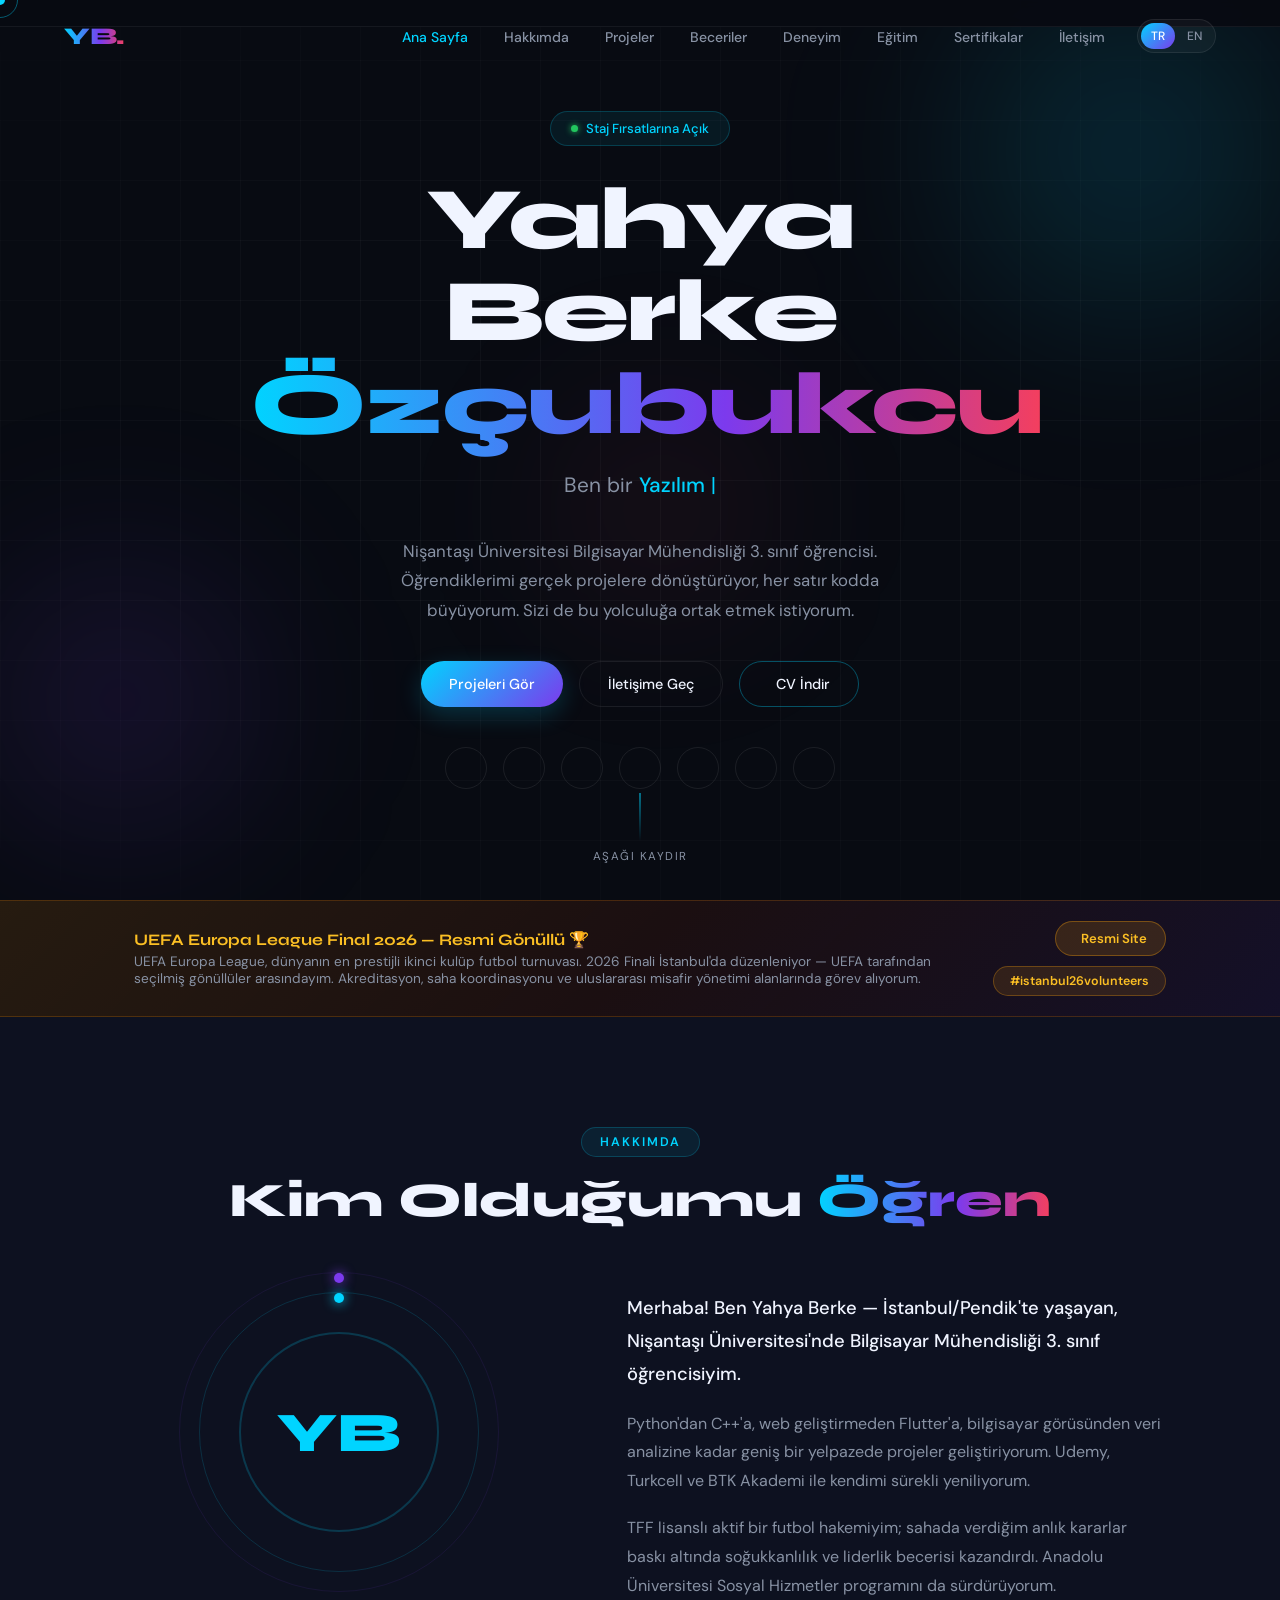
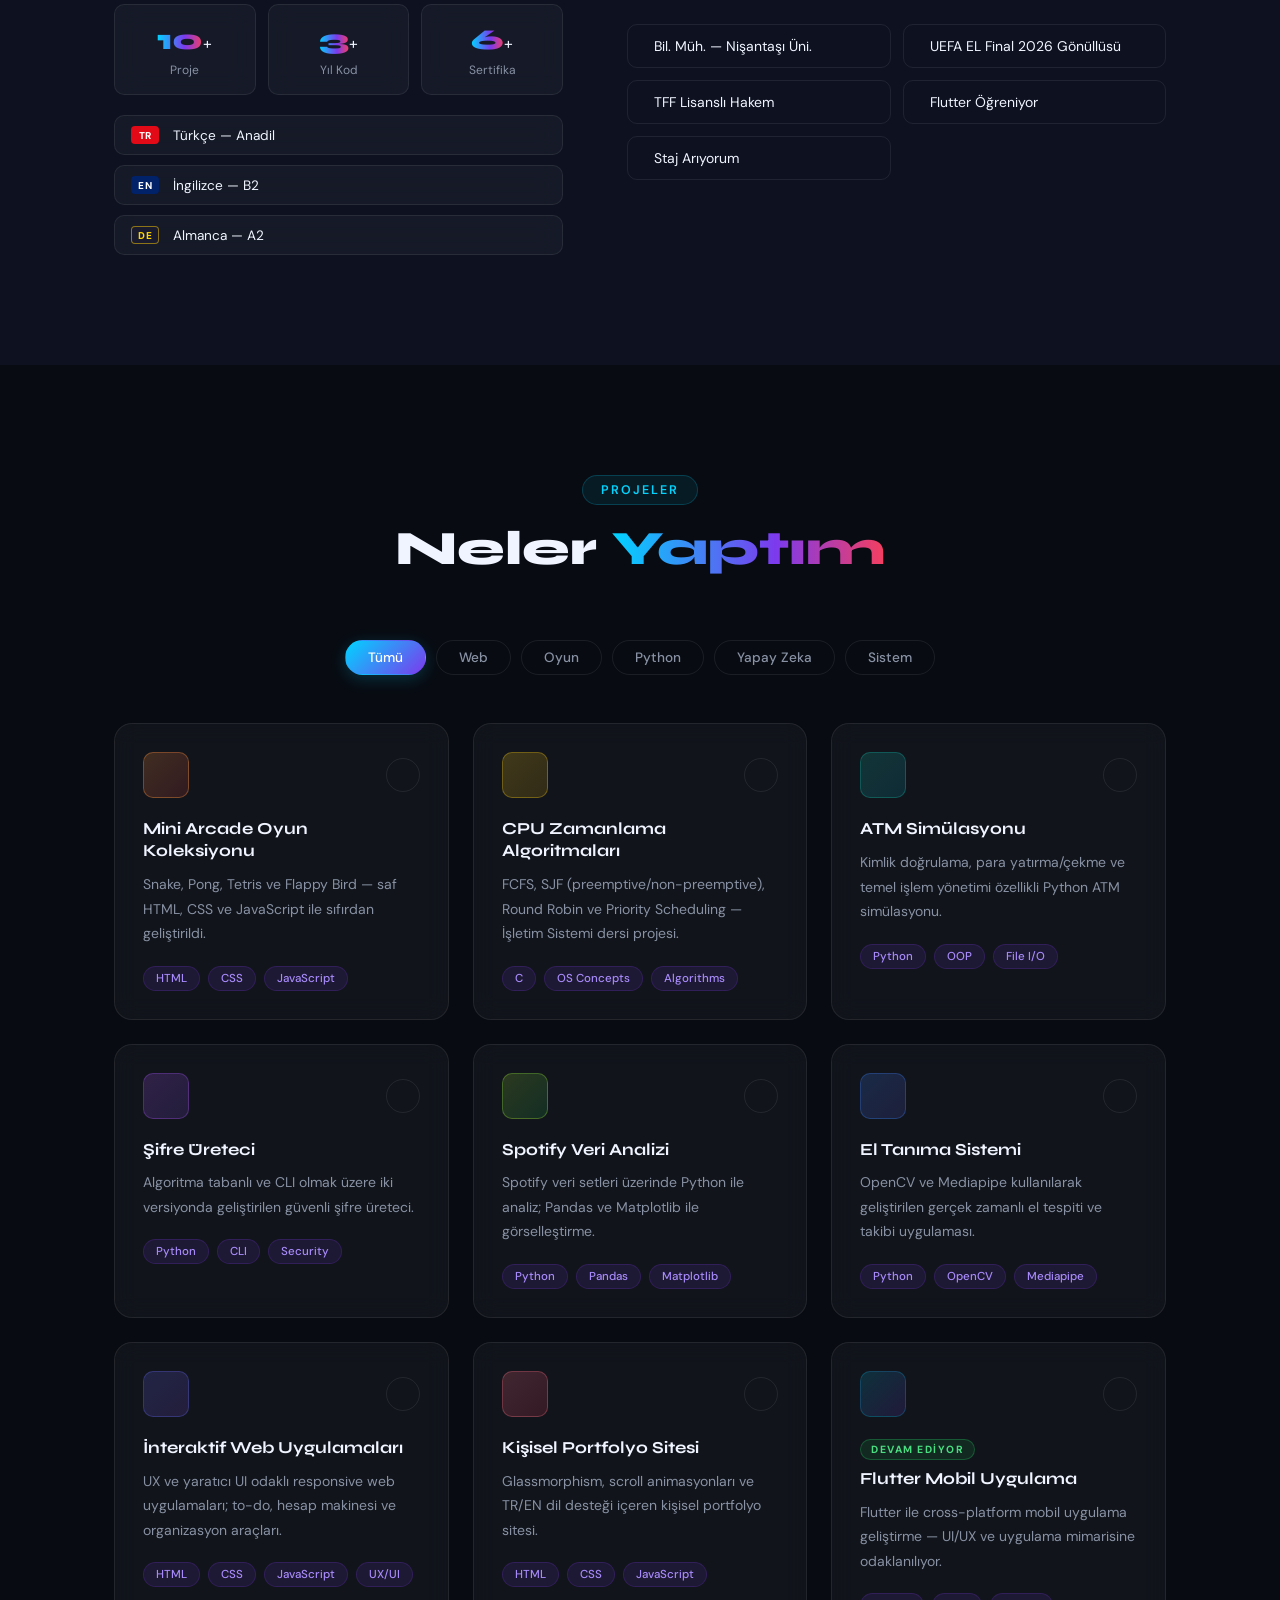
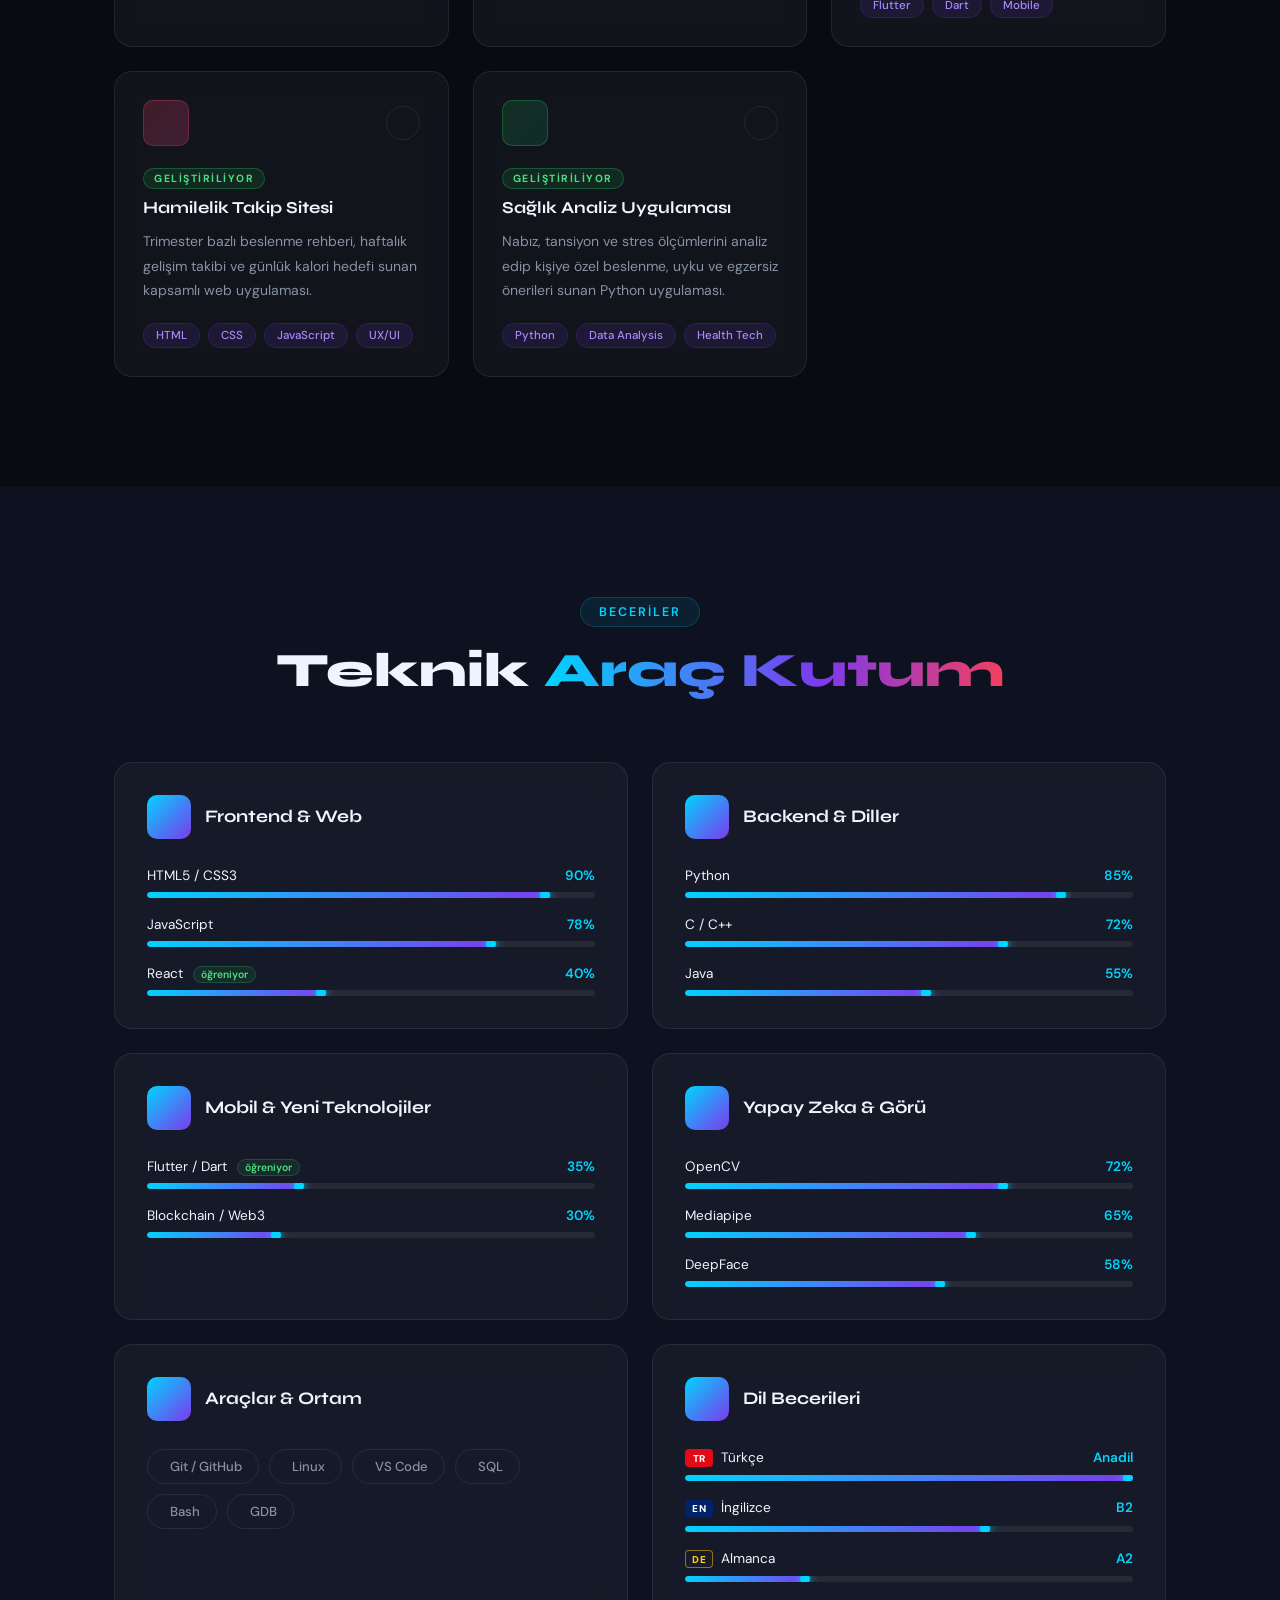
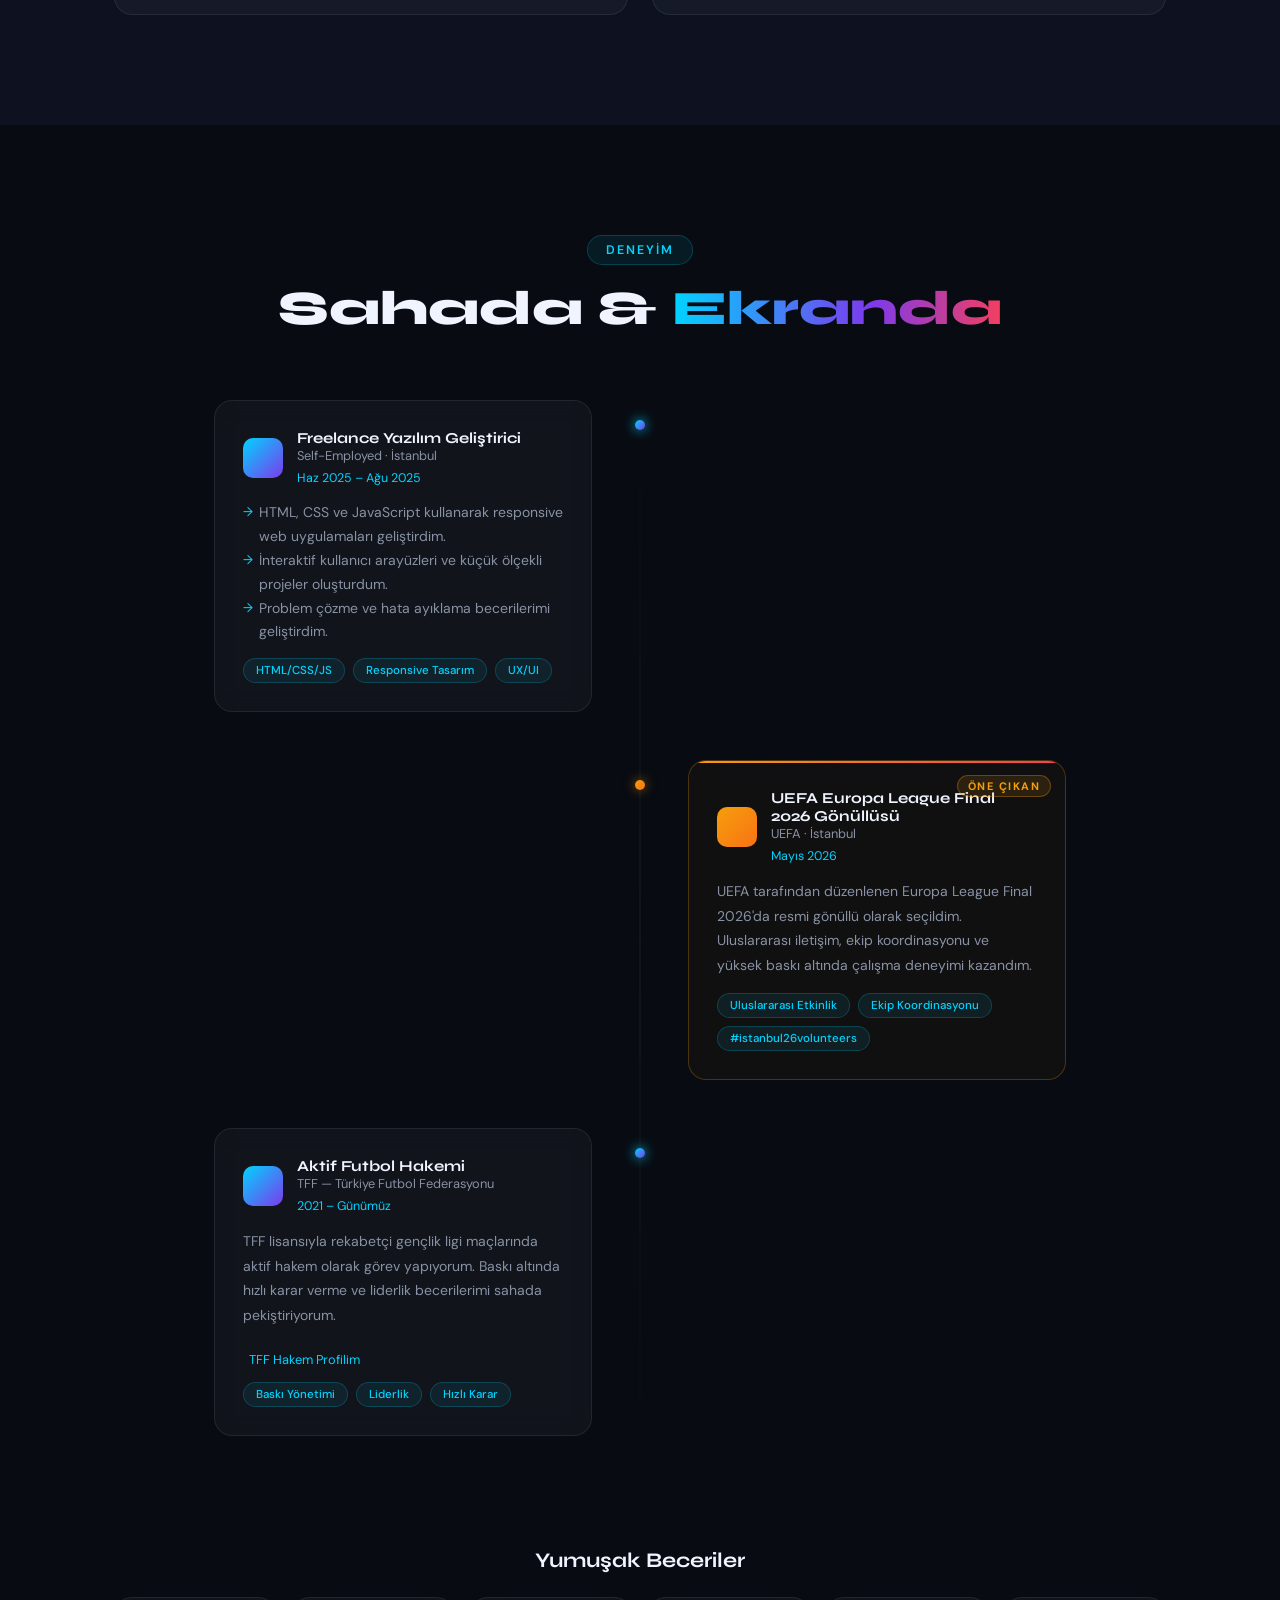
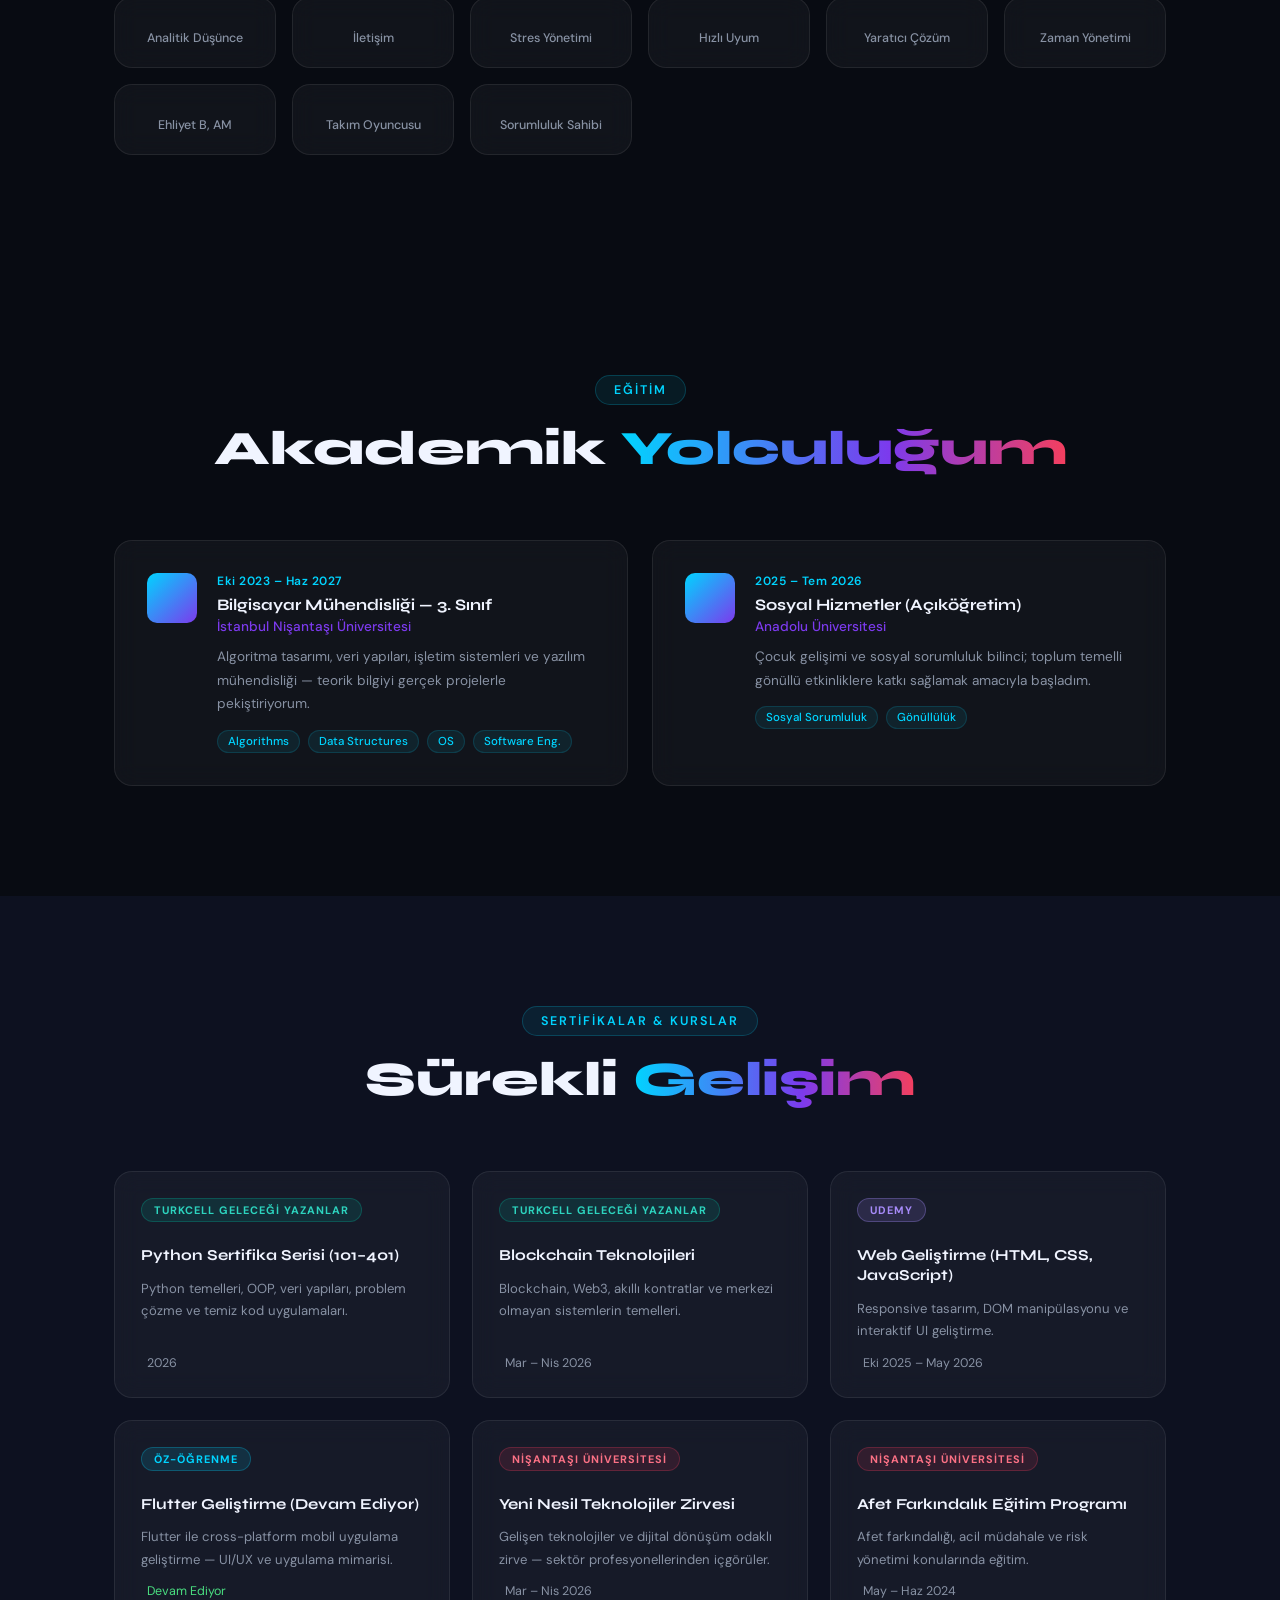
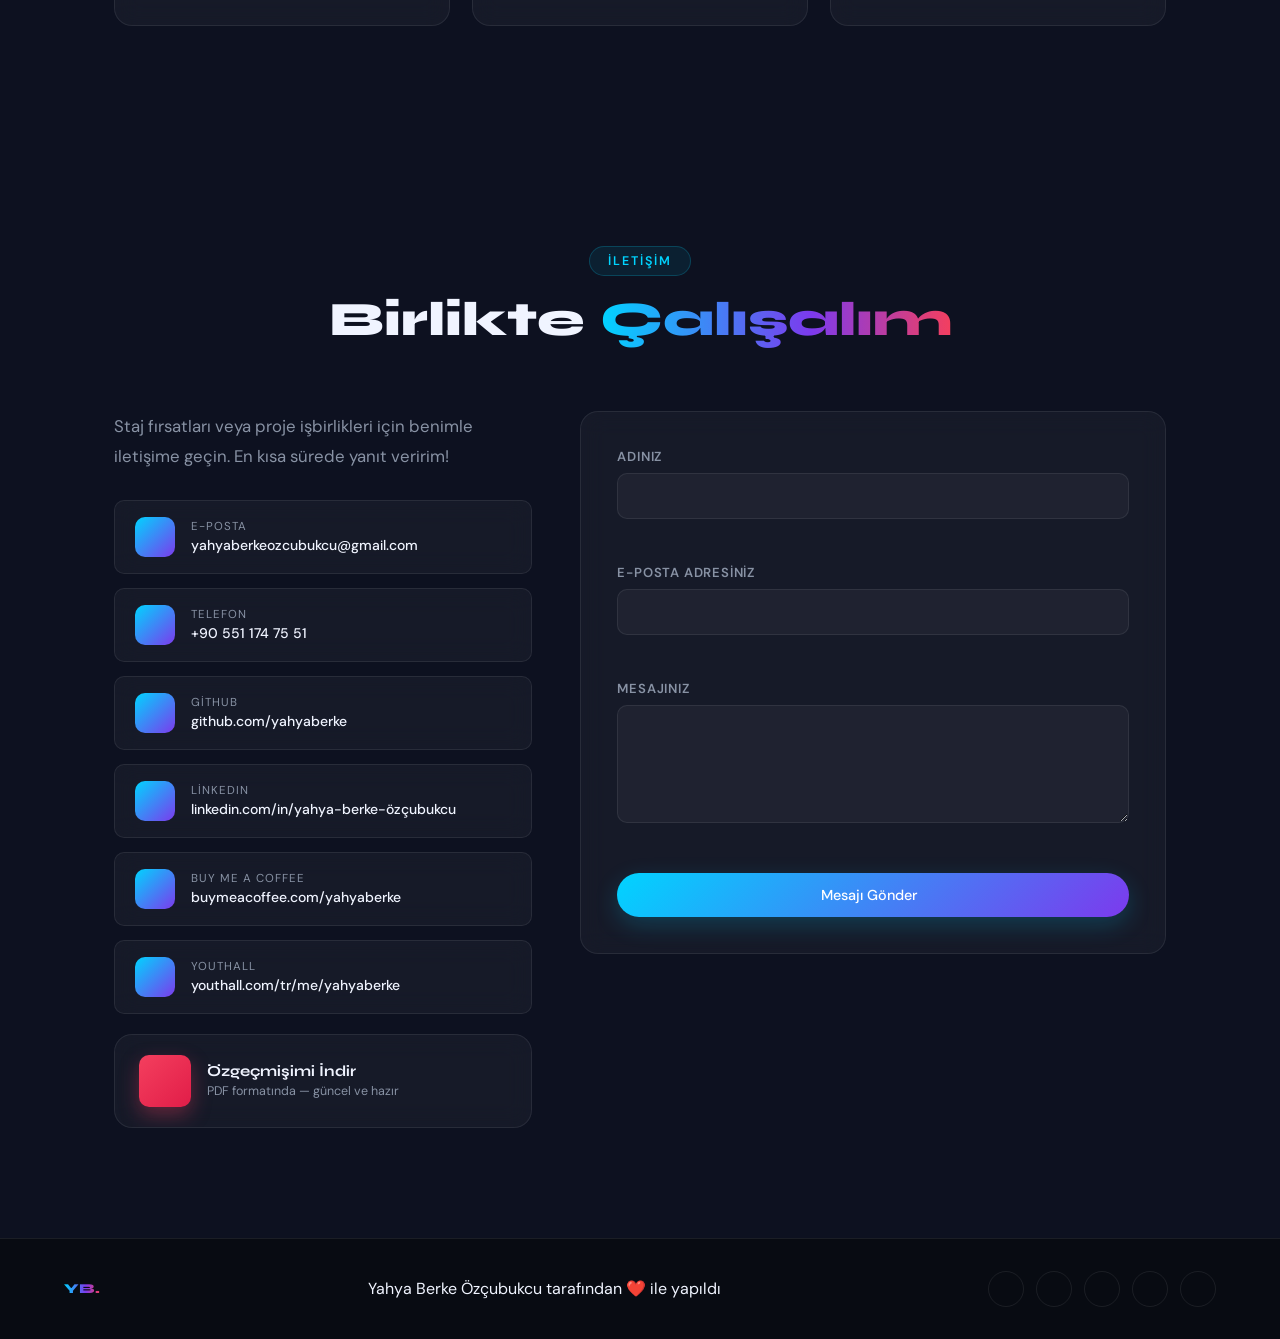
==== commit 595a7712: "Update index.html" ====
--- a/index.html
+++ b/index.html
@@ -191,7 +191,7 @@
           <p class="about-lead"
              data-tr="Merhaba! Ben Yahya Berke — İstanbul/Pendik'te yaşayan, Nişantaşı Üniversitesi'nde Bilgisayar Mühendisliği 3. sınıf öğrencisiyim."
              data-en="Hello! I'm Yahya Berke — a 3rd year Computer Engineering student at Nişantaşı University, based in Istanbul/Pendik.">
-            Merhaba! Ben Yahya Berke —  Nişantaşı Üniversitesi'nde Bilgisayar Mühendisliği 3. sınıf öğrencisiyim.
+            Merhaba! Ben Yahya Berke — İstanbul/Pendik'te yaşayan, Nişantaşı Üniversitesi'nde Bilgisayar Mühendisliği 3. sınıf öğrencisiyim.
           </p>
           <p data-tr="Python'dan C++'a, web geliştirmeden Flutter'a, bilgisayar görüsünden veri analizine kadar geniş bir yelpazede projeler geliştiriyorum. Udemy, Turkcell Geleceği Yazanlar ve BTK Akademi gibi platformlarla kendimi sürekli yeniliyorum."
              data-en="I build projects spanning Python to C++, web development to Flutter, and computer vision to data analysis. I constantly sharpen my skills via Udemy, Turkcell Geleceği Yazanlar, and BTK Akademi.">
@@ -222,10 +222,7 @@
               <i class="ri-search-2-line"></i>
               <span data-tr="Staj Arıyorum" data-en="Seeking Internship">Staj Arıyorum</span>
             </div>
-            <div class="highlight-item">
-              <i class="ri-car-fill"></i>
-              <span data-tr="Ehliyet: B, AM" data-en="Driving Licence: B, AM">Ehliyet: B, AM</span>
-            </div>
+
           </div>
         </div>
       </div>
@@ -642,6 +639,9 @@
           <div class="soft-skill-item glass"><i class="ri-refresh-fill"></i><span data-tr="Hızlı Uyum" data-en="Fast Adaptation">Hızlı Uyum</span></div>
           <div class="soft-skill-item glass"><i class="ri-lightbulb-flash-fill"></i><span data-tr="Yaratıcı Çözüm" data-en="Creative Solutions">Yaratıcı Çözüm</span></div>
           <div class="soft-skill-item glass"><i class="ri-time-fill"></i><span data-tr="Zaman Yönetimi" data-en="Time Management">Zaman Yönetimi</span></div>
+          <div class="soft-skill-item glass"><i class="ri-car-fill"></i><span data-tr="Ehliyet B, AM" data-en="Driving Licence B, AM">Ehliyet B, AM</span></div>
+          <div class="soft-skill-item glass"><i class="ri-global-fill"></i><span data-tr="Takım Oyuncusu" data-en="Team Player">Takım Oyuncusu</span></div>
+          <div class="soft-skill-item glass"><i class="ri-award-fill"></i><span data-tr="Sorumluluk Sahibi" data-en="Responsible">Sorumluluk Sahibi</span></div>
         </div>
       </div>
     </div>
@@ -823,7 +823,7 @@
         </div>
 
         <div class="contact-form-wrap reveal-right">
-          <form id="contactForm" class="contact-form glass" novalidate>
+          <form id="contactForm" class="contact-form glass" action="https://formspree.io/f/mqenadlj" method="POST" novalidate>
             <div class="form-group">
               <label for="name" data-tr="Adınız" data-en="Your Name">Adınız</label>
               <input type="text" id="name" name="name" required autocomplete="off"/>
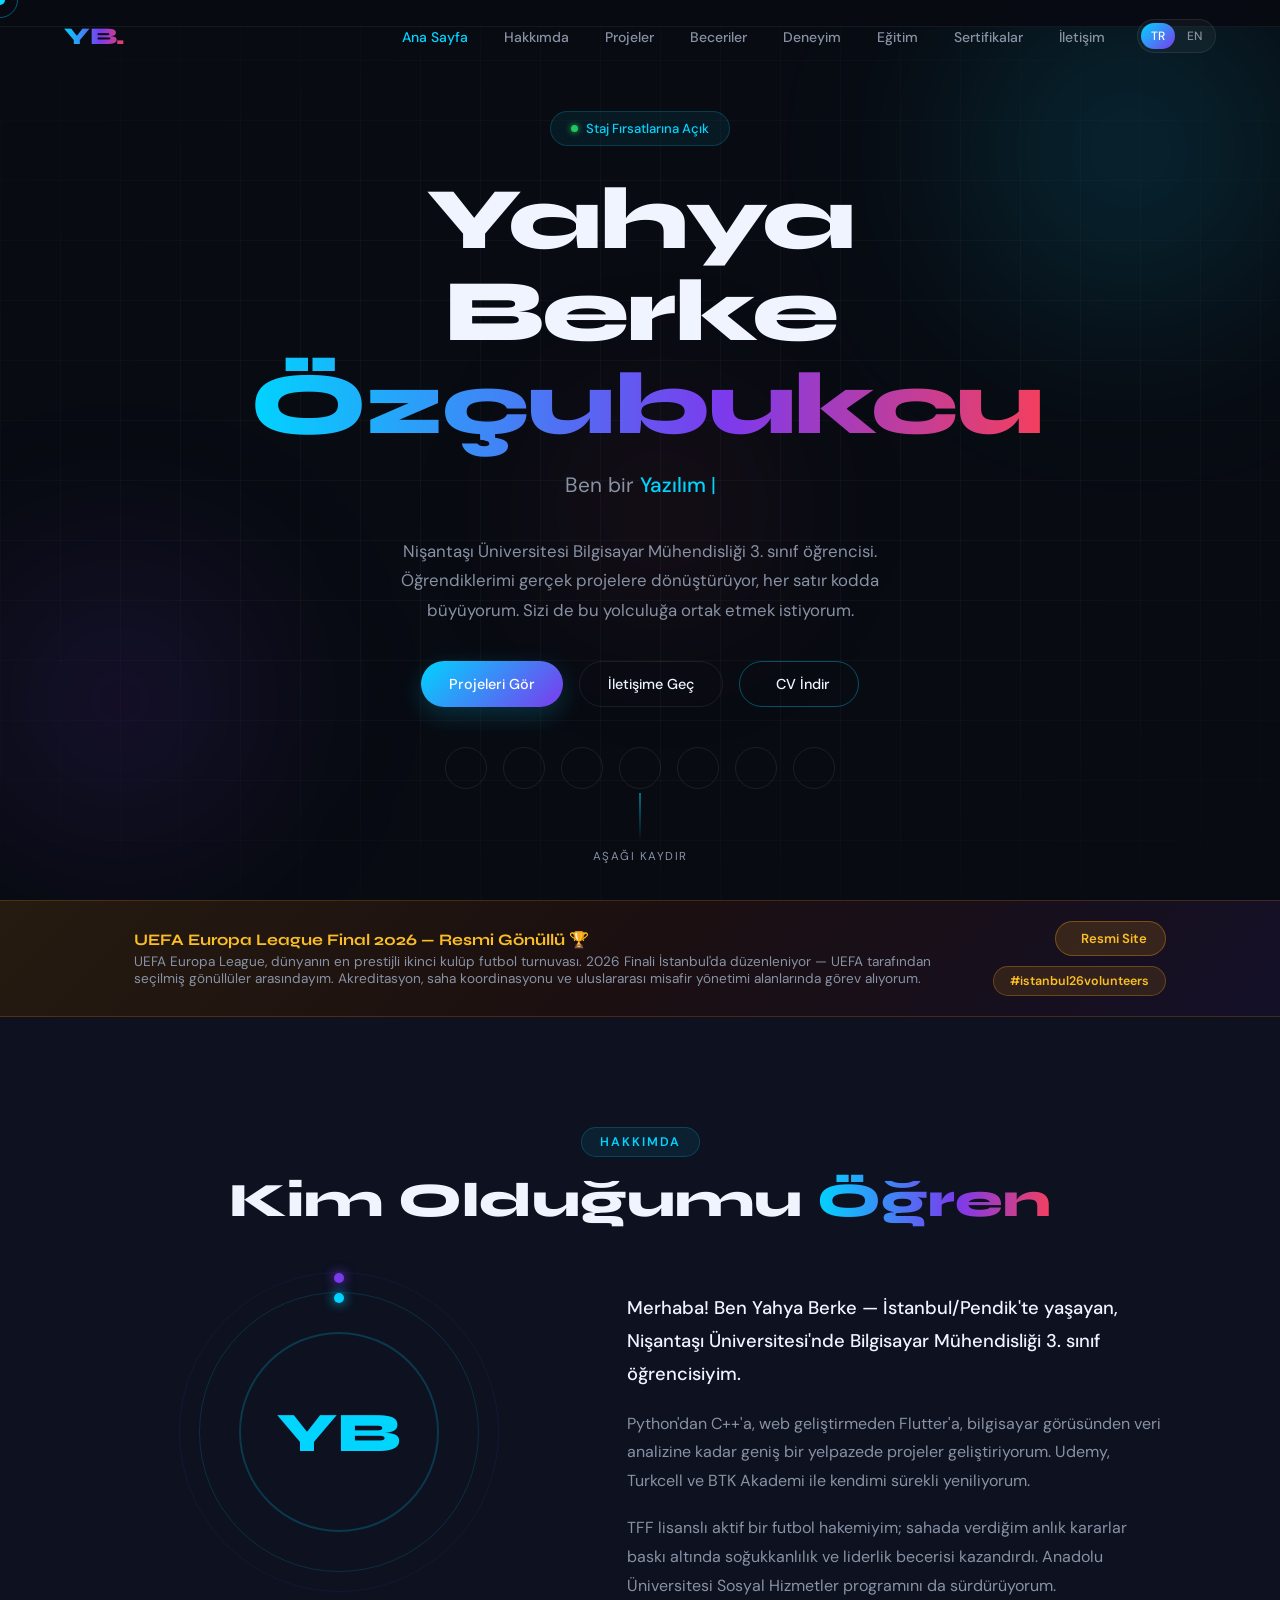
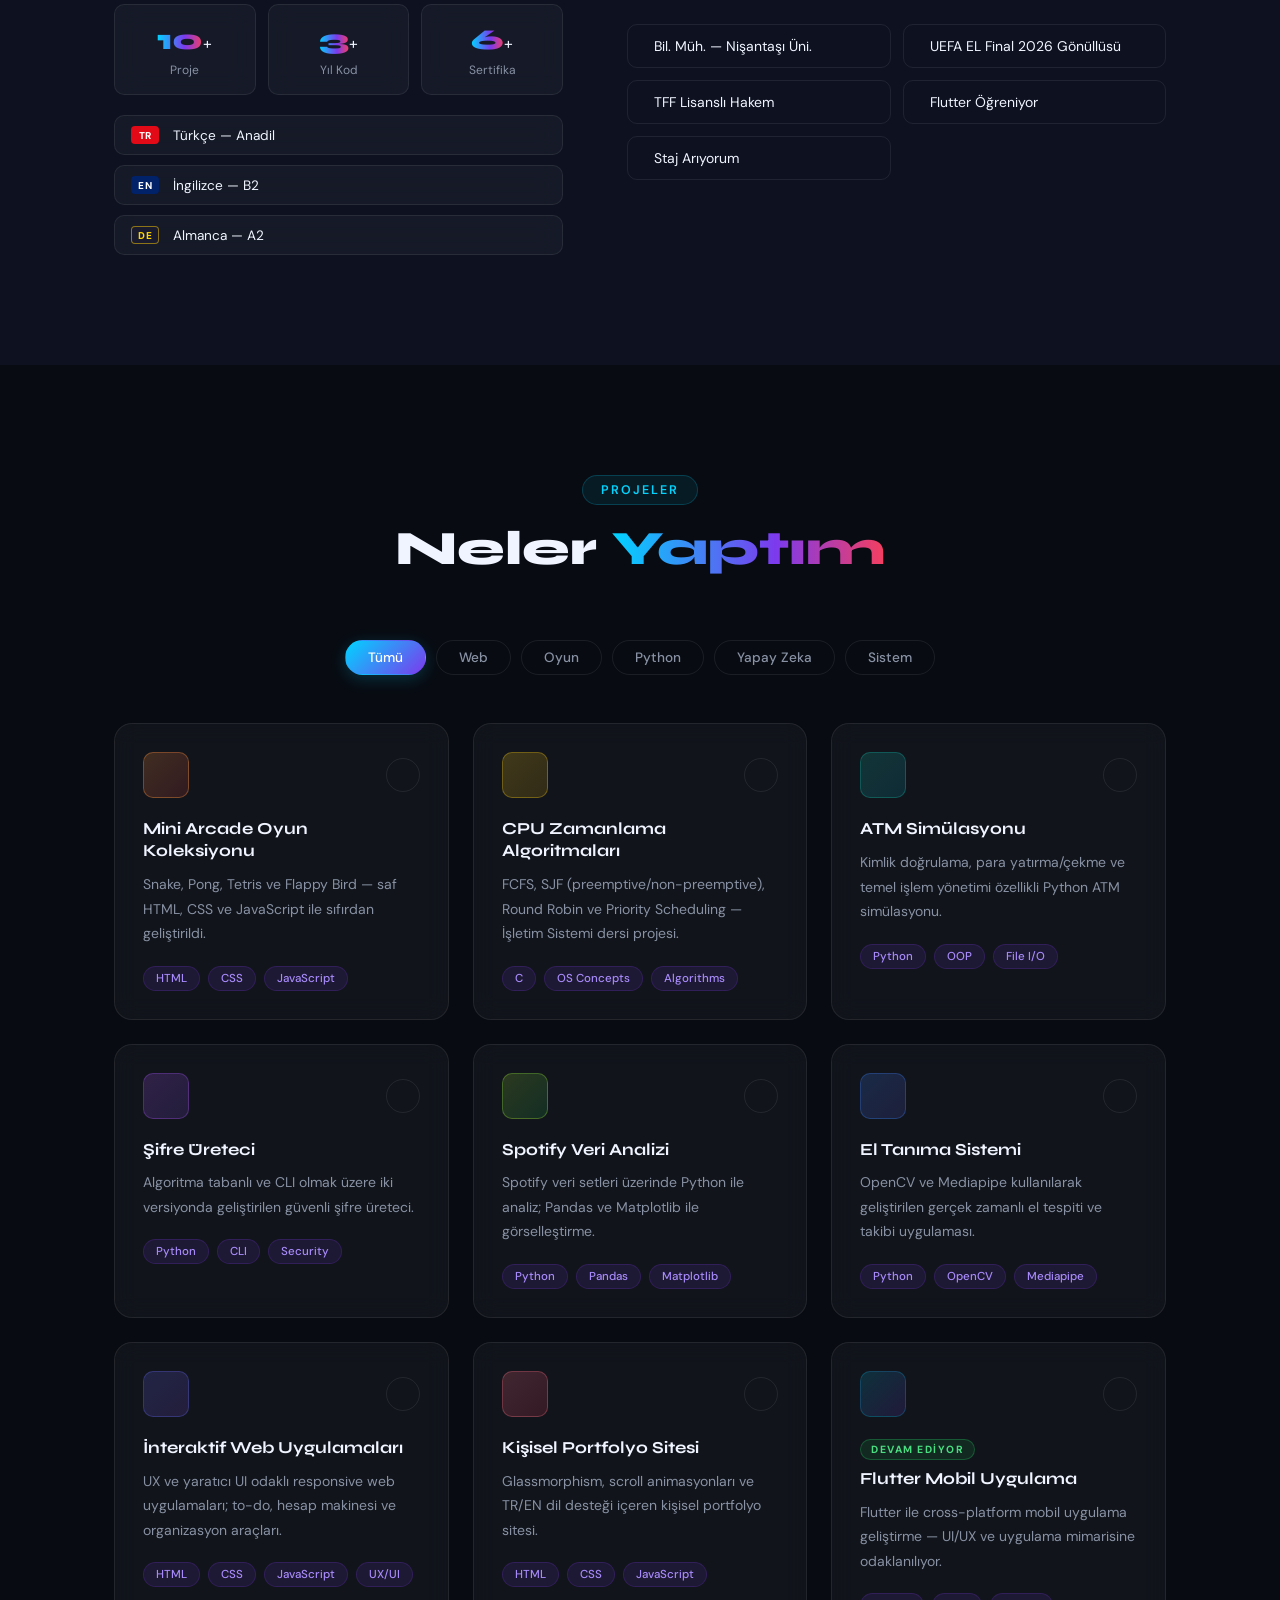
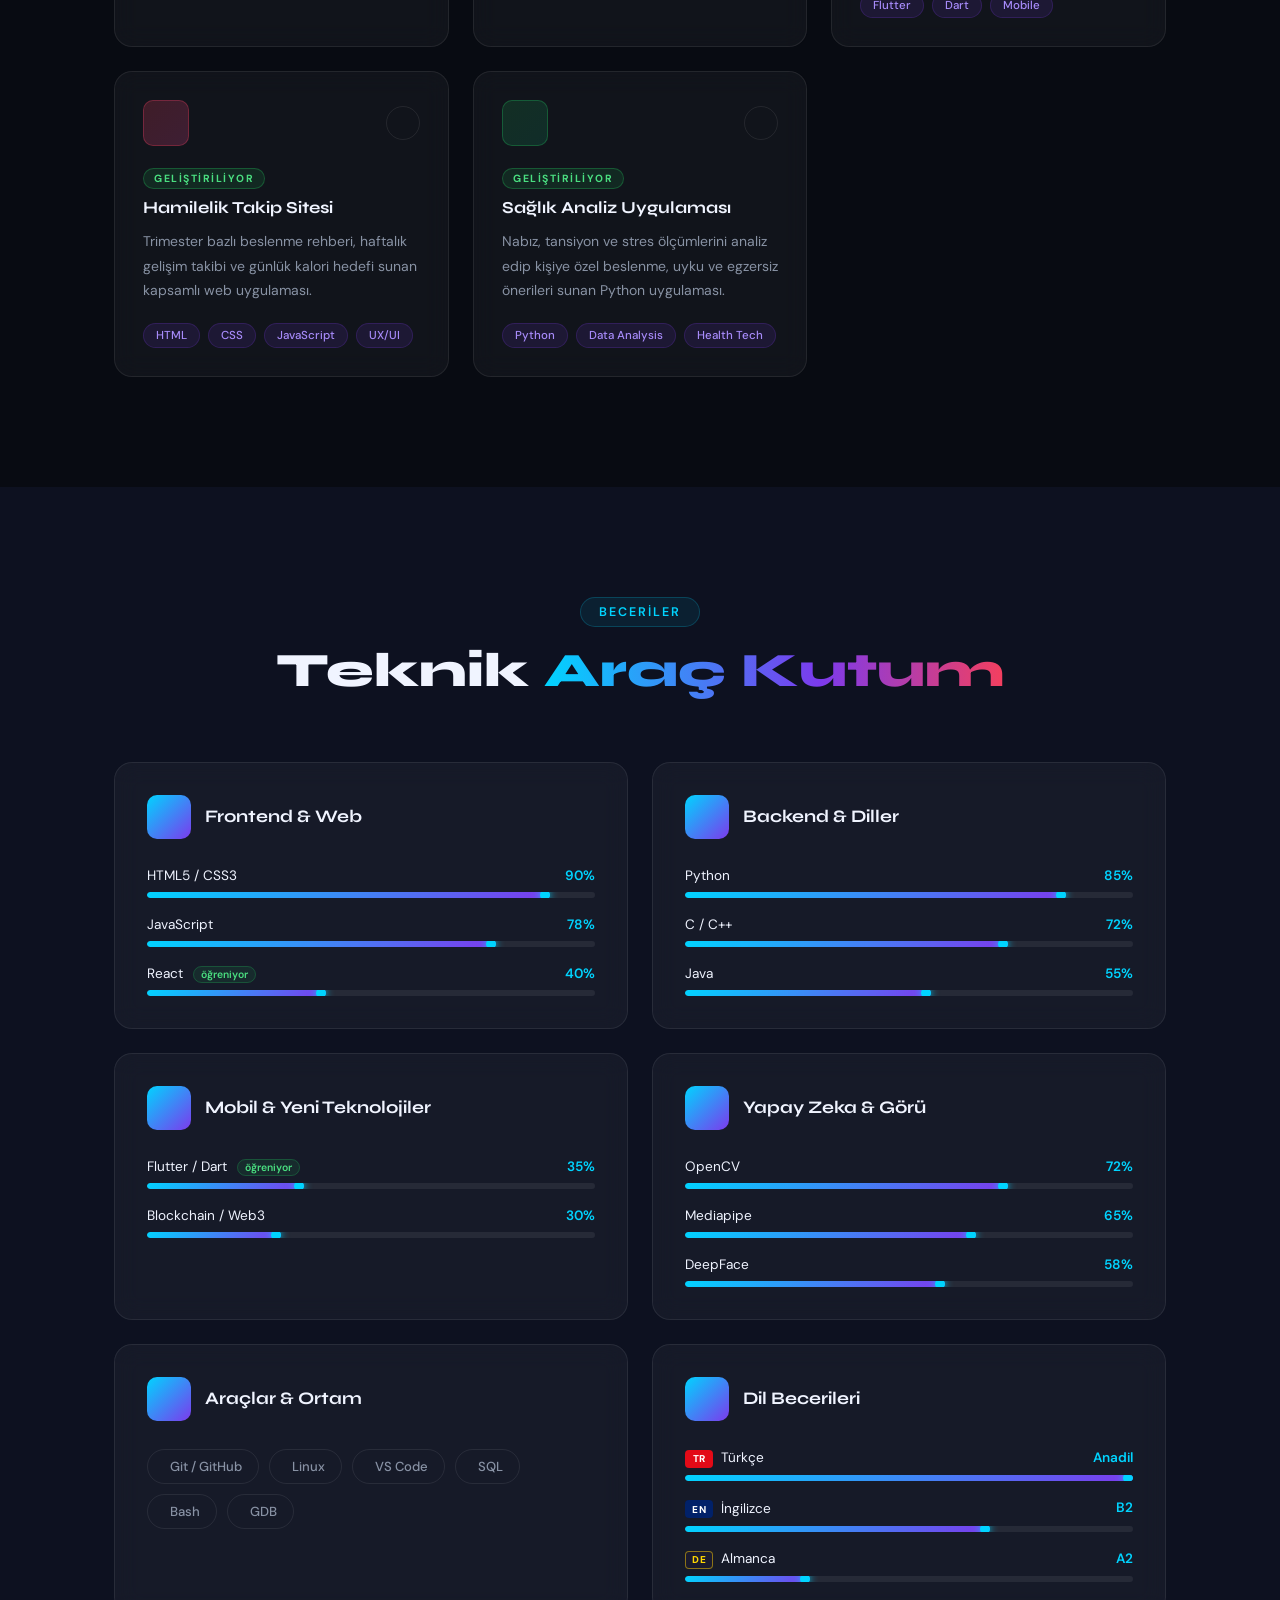
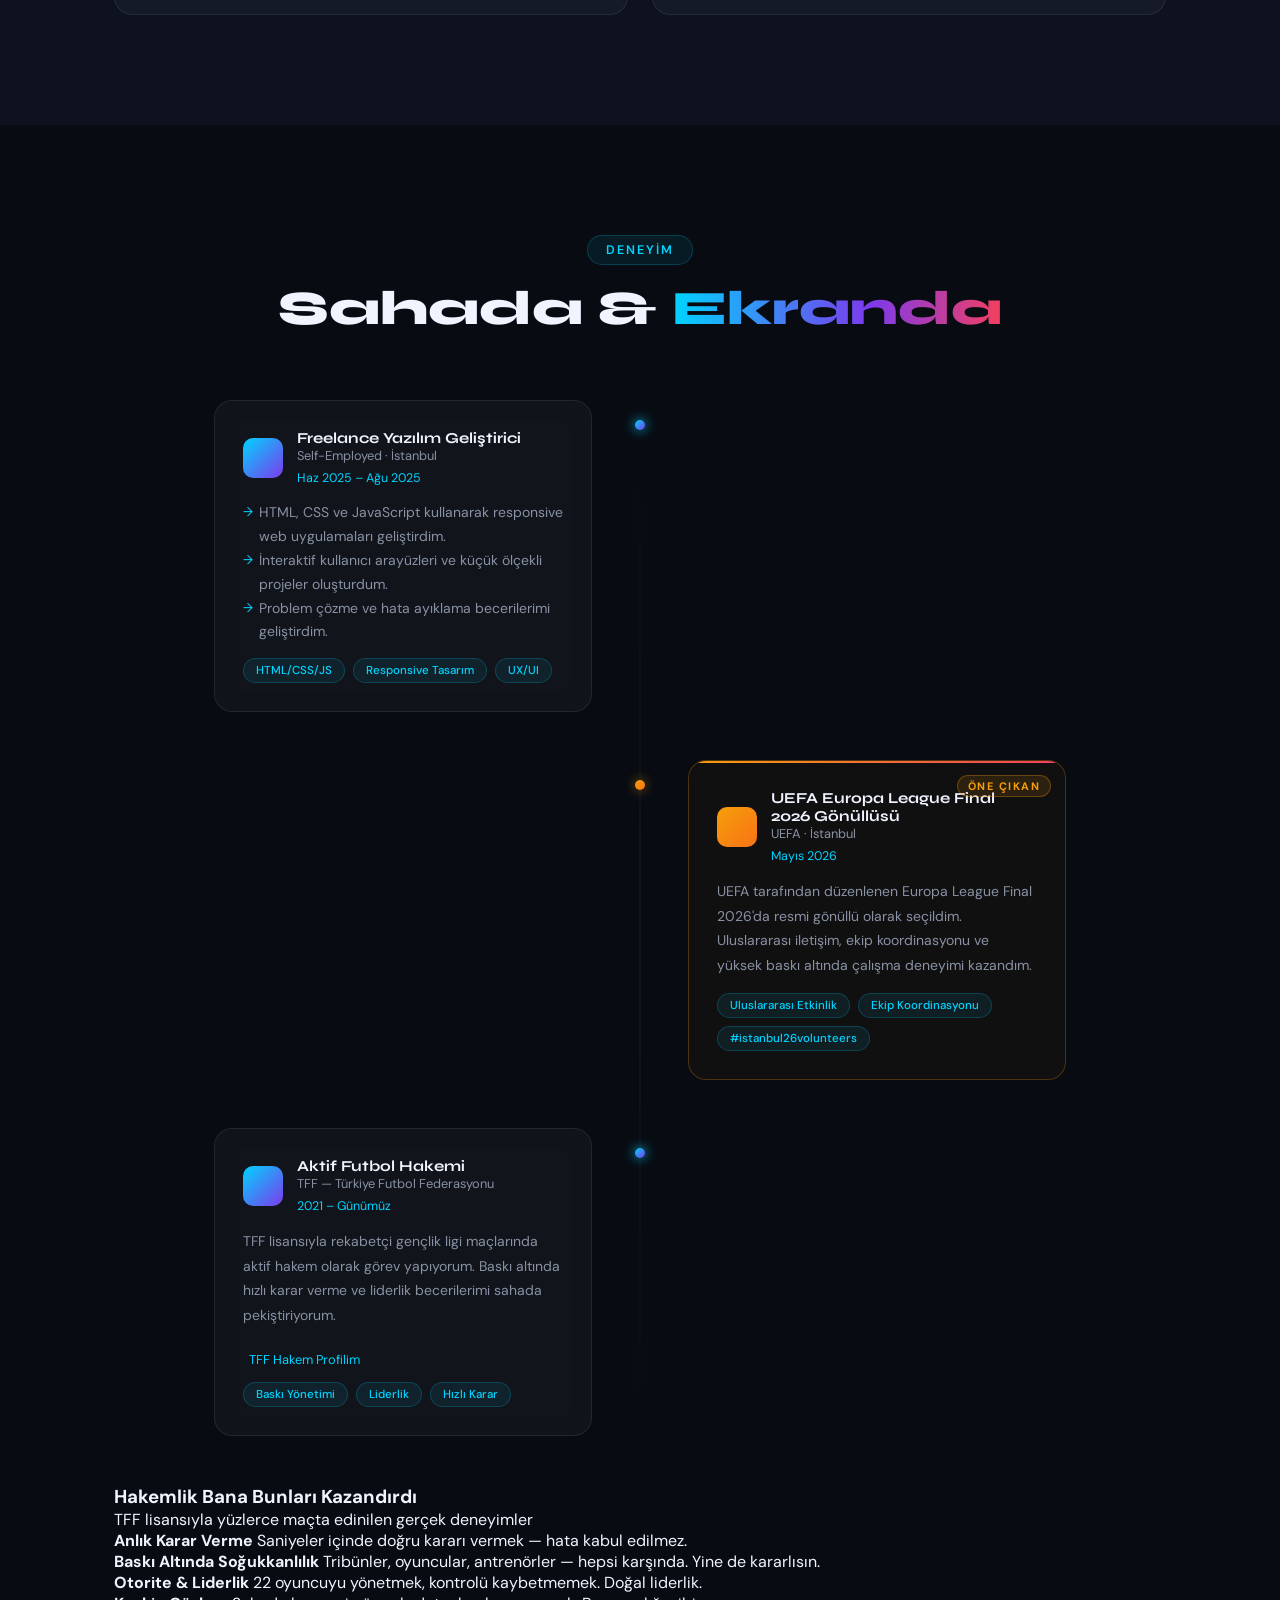
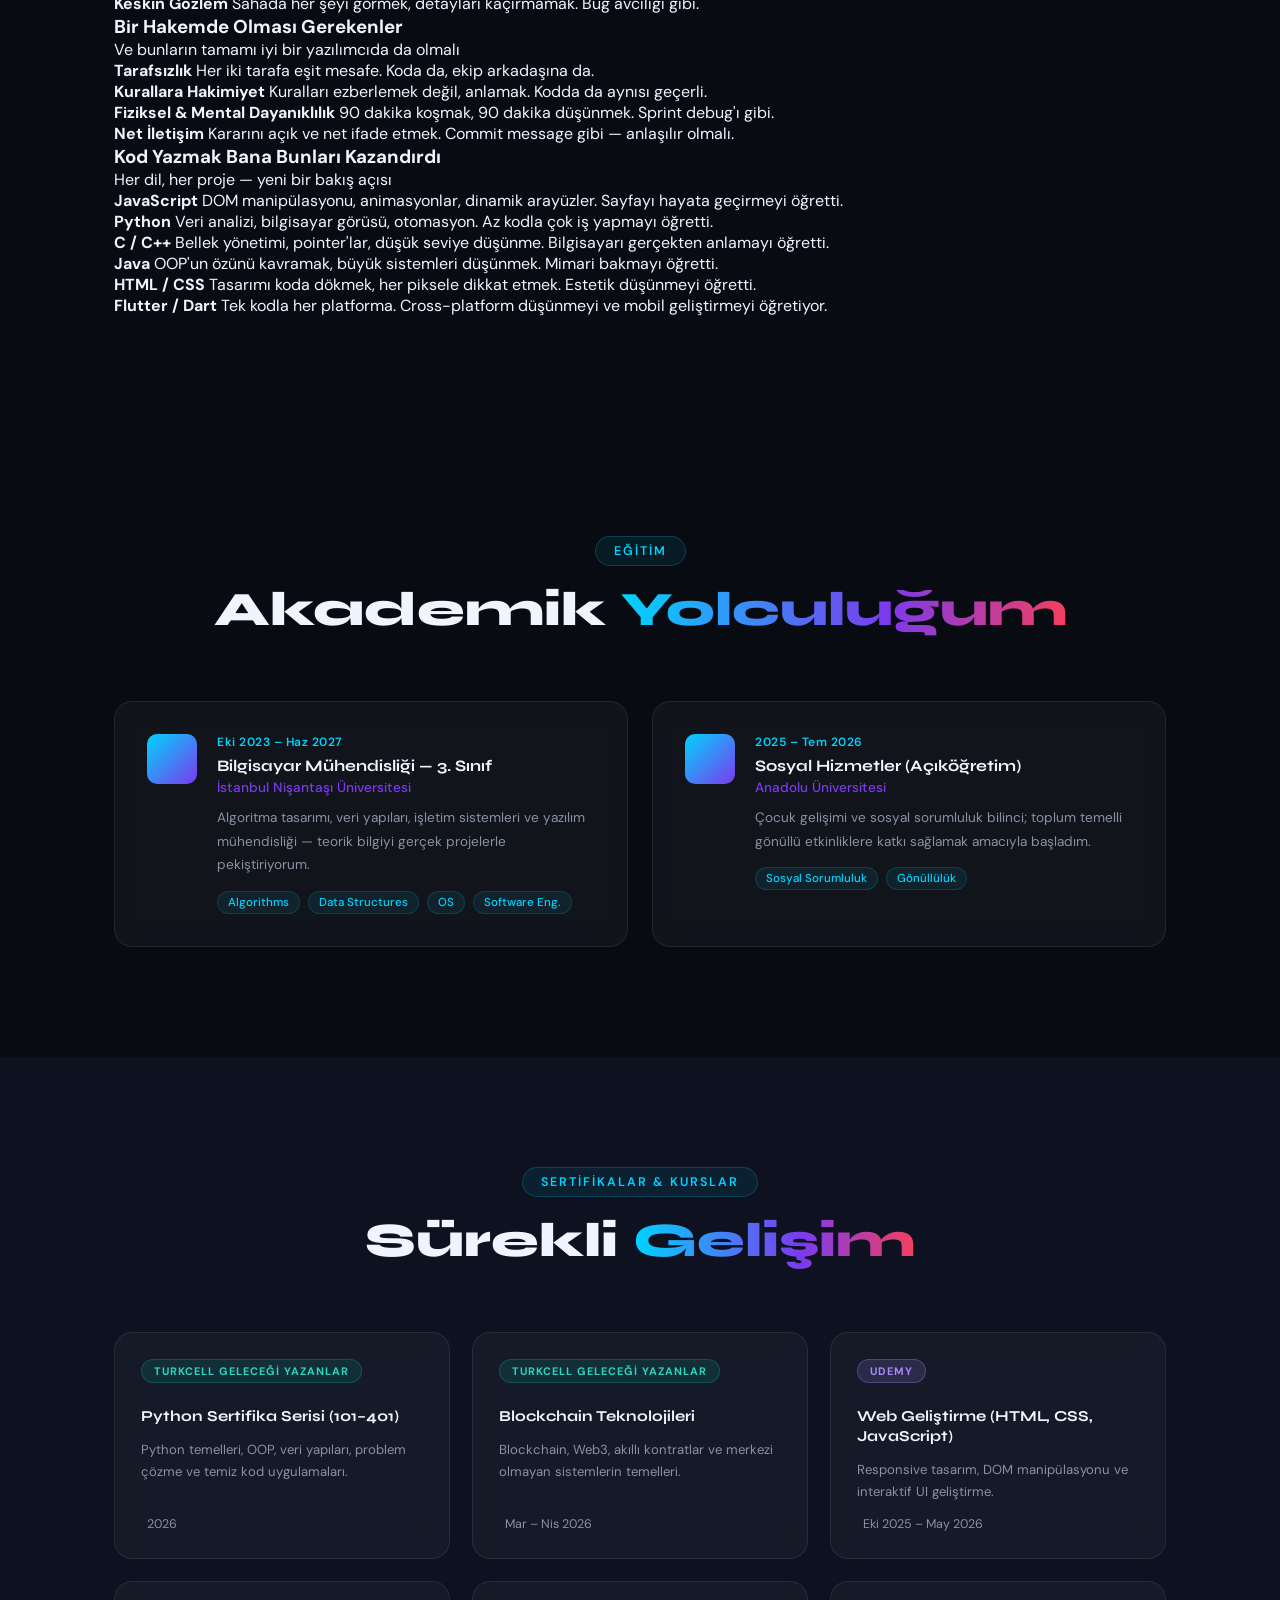
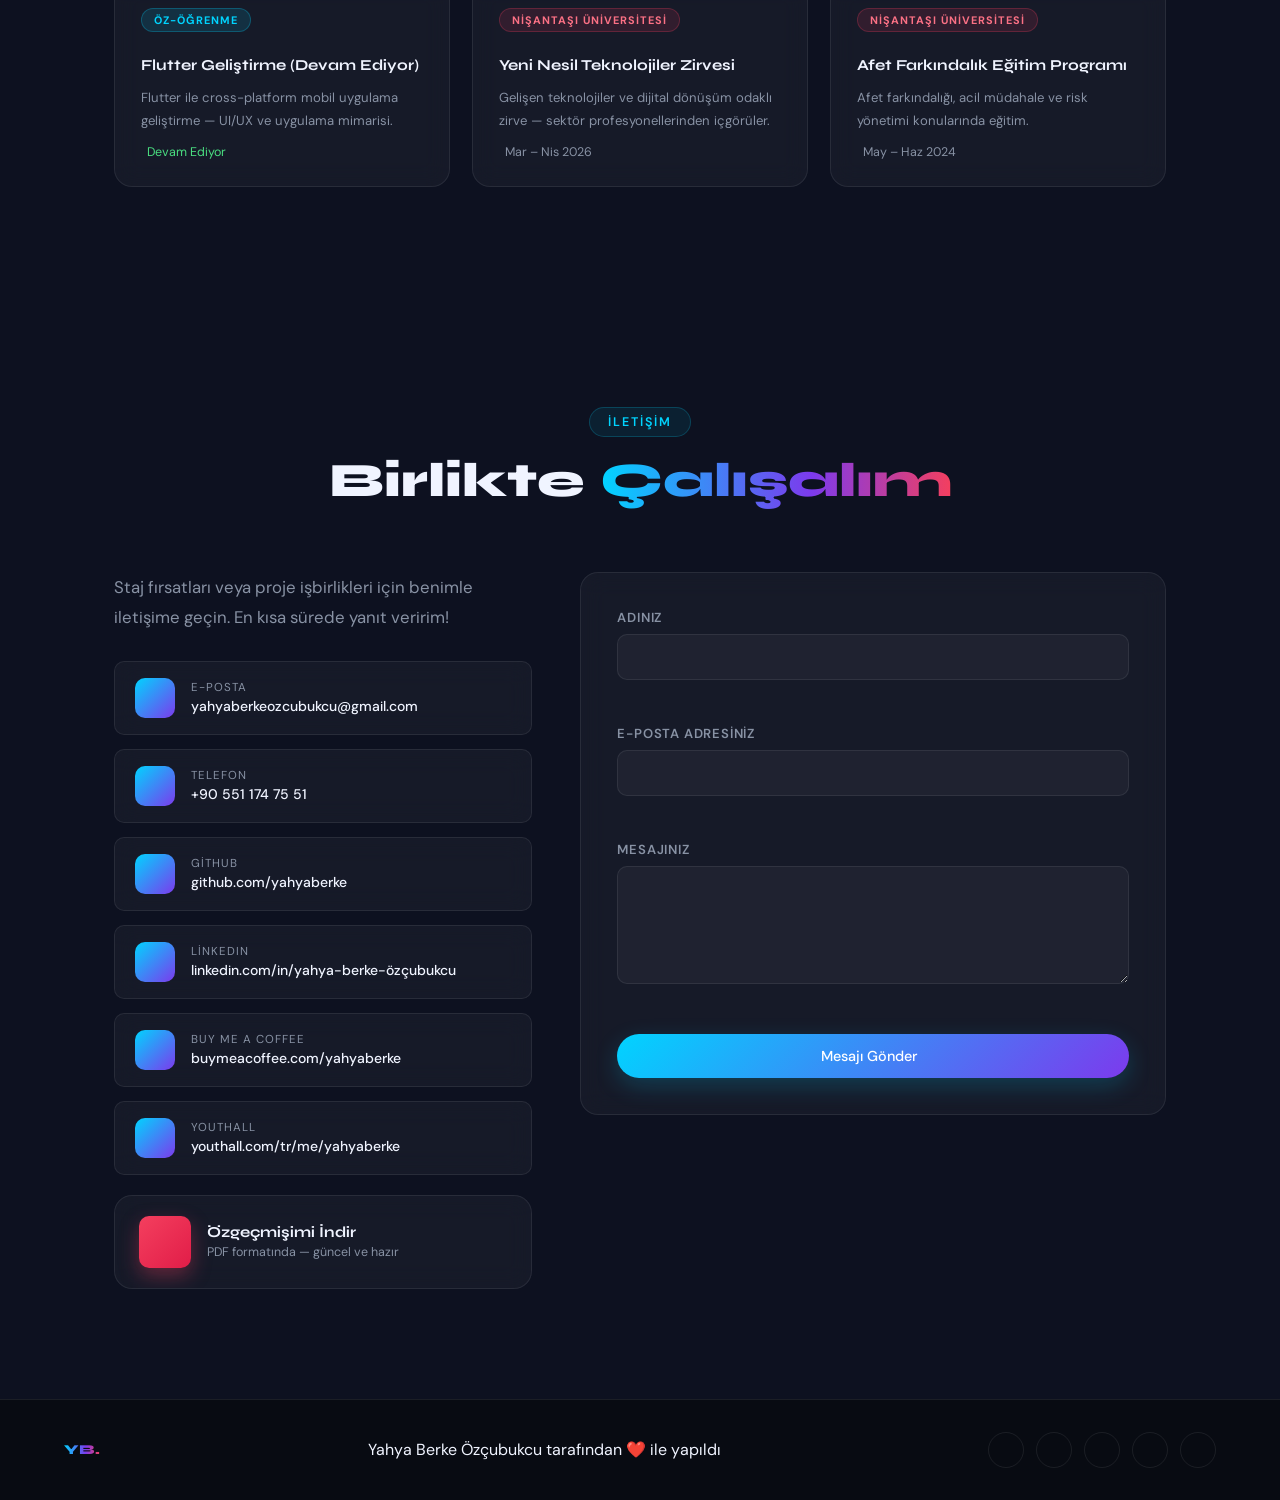
==== commit 0c4f0305: "Update index.html" ====
--- a/index.html
+++ b/index.html
@@ -629,20 +629,118 @@
 
       </div>
 
-      <!-- Soft Skills -->
-      <div class="soft-skills-wrap reveal-up">
-        <h3 class="soft-skills-title" data-tr="Yumuşak Beceriler" data-en="Soft Skills">Yumuşak Beceriler</h3>
-        <div class="soft-skills-grid">
-          <div class="soft-skill-item glass"><i class="ri-focus-3-fill"></i><span data-tr="Analitik Düşünce" data-en="Analytical Thinking">Analitik Düşünce</span></div>
-          <div class="soft-skill-item glass"><i class="ri-chat-smile-3-fill"></i><span data-tr="İletişim" data-en="Communication">İletişim</span></div>
-          <div class="soft-skill-item glass"><i class="ri-mental-health-fill"></i><span data-tr="Stres Yönetimi" data-en="Stress Management">Stres Yönetimi</span></div>
-          <div class="soft-skill-item glass"><i class="ri-refresh-fill"></i><span data-tr="Hızlı Uyum" data-en="Fast Adaptation">Hızlı Uyum</span></div>
-          <div class="soft-skill-item glass"><i class="ri-lightbulb-flash-fill"></i><span data-tr="Yaratıcı Çözüm" data-en="Creative Solutions">Yaratıcı Çözüm</span></div>
-          <div class="soft-skill-item glass"><i class="ri-time-fill"></i><span data-tr="Zaman Yönetimi" data-en="Time Management">Zaman Yönetimi</span></div>
-          <div class="soft-skill-item glass"><i class="ri-car-fill"></i><span data-tr="Ehliyet B, AM" data-en="Driving Licence B, AM">Ehliyet B, AM</span></div>
-          <div class="soft-skill-item glass"><i class="ri-global-fill"></i><span data-tr="Takım Oyuncusu" data-en="Team Player">Takım Oyuncusu</span></div>
-          <div class="soft-skill-item glass"><i class="ri-award-fill"></i><span data-tr="Sorumluluk Sahibi" data-en="Responsible">Sorumluluk Sahibi</span></div>
-        </div>
+      <!-- Skills Gained Section - Redesigned -->
+      <div class="gained-wrap reveal-up">
+
+        <!-- Block 1: Referee gave me -->
+        <div class="gained-block">
+          <div class="gained-block-header">
+            <div class="gained-block-icon icon-gold"><i class="ri-football-fill"></i></div>
+            <div>
+              <h3 class="gained-block-title" data-tr="Hakemlik Bana Bunları Kazandırdı" data-en="Refereeing Gave Me These">Hakemlik Bana Bunları Kazandırdı</h3>
+              <p class="gained-block-sub" data-tr="TFF lisansıyla yüzlerce maçta edinilen gerçek deneyimler" data-en="Real experiences gained in hundreds of matches with TFF license">TFF lisansıyla yüzlerce maçta edinilen gerçek deneyimler</p>
+            </div>
+          </div>
+          <div class="gained-cards">
+            <div class="gained-card gc-orange">
+              <i class="ri-thunder-fills"></i>
+              <strong data-tr="Anlık Karar Verme" data-en="Instant Decision Making">Anlık Karar Verme</strong>
+              <span data-tr="Saniyeler içinde doğru kararı vermek — hata kabul edilmez." data-en="Making the right call in seconds — no room for error.">Saniyeler içinde doğru kararı vermek — hata kabul edilmez.</span>
+            </div>
+            <div class="gained-card gc-red">
+              <i class="ri-fire-fill"></i>
+              <strong data-tr="Baskı Altında Soğukkanlılık" data-en="Composure Under Pressure">Baskı Altında Soğukkanlılık</strong>
+              <span data-tr="Tribünler, oyuncular, antrenörler — hepsi karşında. Yine de kararlısın." data-en="Stands, players, coaches — all against you. Still decisive.">Tribünler, oyuncular, antrenörler — hepsi karşında. Yine de kararlısın.</span>
+            </div>
+            <div class="gained-card gc-yellow">
+              <i class="ri-shield-star-fill"></i>
+              <strong data-tr="Otorite & Liderlik" data-en="Authority & Leadership">Otorite & Liderlik</strong>
+              <span data-tr="22 oyuncuyu yönetmek, kontrolü kaybetmemek. Doğal liderlik." data-en="Managing 22 players without losing control. Natural leadership.">22 oyuncuyu yönetmek, kontrolü kaybetmemek. Doğal liderlik.</span>
+            </div>
+            <div class="gained-card gc-teal">
+              <i class="ri-eye-fill"></i>
+              <strong data-tr="Keskin Gözlem" data-en="Sharp Observation">Keskin Gözlem</strong>
+              <span data-tr="Sahada her şeyi görmek, detayları kaçırmamak. Bug avcılığı gibi." data-en="Seeing everything on the field, missing no detail. Like bug hunting.">Sahada her şeyi görmek, detayları kaçırmamak. Bug avcılığı gibi.</span>
+            </div>
+          </div>
+        </div>
+
+        <!-- Block 2: What a referee must have -->
+        <div class="gained-block">
+          <div class="gained-block-header">
+            <div class="gained-block-icon icon-blue"><i class="ri-user-star-fill"></i></div>
+            <div>
+              <h3 class="gained-block-title" data-tr="Bir Hakemde Olması Gerekenler" data-en="What a Referee Must Have">Bir Hakemde Olması Gerekenler</h3>
+              <p class="gained-block-sub" data-tr="Ve bunların tamamı iyi bir yazılımcıda da olmalı" data-en="And all of these should exist in a good developer too">Ve bunların tamamı iyi bir yazılımcıda da olmalı</p>
+            </div>
+          </div>
+          <div class="gained-cards">
+            <div class="gained-card gc-purple">
+              <i class="ri-scales-3-fill"></i>
+              <strong data-tr="Tarafsızlık" data-en="Impartiality">Tarafsızlık</strong>
+              <span data-tr="Her iki tarafa eşit mesafe. Koda da, ekip arkadaşına da." data-en="Equal distance to both sides. To code and teammates alike.">Her iki tarafa eşit mesafe. Koda da, ekip arkadaşına da.</span>
+            </div>
+            <div class="gained-card gc-indigo">
+              <i class="ri-book-open-fill"></i>
+              <strong data-tr="Kurallara Hakimiyet" data-en="Rule Mastery">Kurallara Hakimiyet</strong>
+              <span data-tr="Kuralları ezberlemek değil, anlamak. Kodda da aynısı geçerli." data-en="Not memorizing rules, but understanding them. Same in code.">Kuralları ezberlemek değil, anlamak. Kodda da aynısı geçerli.</span>
+            </div>
+            <div class="gained-card gc-rose">
+              <i class="ri-run-fill"></i>
+              <strong data-tr="Fiziksel & Mental Dayanıklılık" data-en="Physical & Mental Endurance">Fiziksel & Mental Dayanıklılık</strong>
+              <span data-tr="90 dakika koşmak, 90 dakika düşünmek. Sprint debug'ı gibi." data-en="Running 90 minutes, thinking 90 minutes. Like a sprint debug.">90 dakika koşmak, 90 dakika düşünmek. Sprint debug'ı gibi.</span>
+            </div>
+            <div class="gained-card gc-lime">
+              <i class="ri-communication-fill"></i>
+              <strong data-tr="Net İletişim" data-en="Clear Communication">Net İletişim</strong>
+              <span data-tr="Kararını açık ve net ifade etmek. Commit message gibi — anlaşılır olmalı." data-en="Expressing decisions clearly. Like a commit message — must be clear.">Kararını açık ve net ifade etmek. Commit message gibi — anlaşılır olmalı.</span>
+            </div>
+          </div>
+        </div>
+
+        <!-- Block 3: Code gave me -->
+        <div class="gained-block">
+          <div class="gained-block-header">
+            <div class="gained-block-icon icon-cyan"><i class="ri-code-s-slash-fill"></i></div>
+            <div>
+              <h3 class="gained-block-title" data-tr="Kod Yazmak Bana Bunları Kazandırdı" data-en="Coding Gave Me These">Kod Yazmak Bana Bunları Kazandırdı</h3>
+              <p class="gained-block-sub" data-tr="Her dil, her proje — yeni bir bakış açısı" data-en="Every language, every project — a new perspective">Her dil, her proje — yeni bir bakış açısı</p>
+            </div>
+          </div>
+          <div class="gained-cards">
+            <div class="gained-card gc-cyan">
+              <i class="ri-javascript-fill"></i>
+              <strong>JavaScript</strong>
+              <span data-tr="DOM manipülasyonu, animasyonlar, dinamik arayüzler. Sayfayı hayata geçirmeyi öğretti." data-en="DOM manipulation, animations, dynamic interfaces. Taught me to bring pages to life.">DOM manipülasyonu, animasyonlar, dinamik arayüzler. Sayfayı hayata geçirmeyi öğretti.</span>
+            </div>
+            <div class="gained-card gc-green">
+              <i class="ri-python-fill"></i>
+              <strong>Python</strong>
+              <span data-tr="Veri analizi, bilgisayar görüsü, otomasyon. Az kodla çok iş yapmayı öğretti." data-en="Data analysis, computer vision, automation. Taught me to do more with less code.">Veri analizi, bilgisayar görüsü, otomasyon. Az kodla çok iş yapmayı öğretti.</span>
+            </div>
+            <div class="gained-card gc-orange">
+              <i class="ri-brackets-fill"></i>
+              <strong>C / C++</strong>
+              <span data-tr="Bellek yönetimi, pointer'lar, düşük seviye düşünme. Bilgisayarı gerçekten anlamayı öğretti." data-en="Memory management, pointers, low-level thinking. Taught me to truly understand computers.">Bellek yönetimi, pointer'lar, düşük seviye düşünme. Bilgisayarı gerçekten anlamayı öğretti.</span>
+            </div>
+            <div class="gained-card gc-yellow">
+              <i class="ri-cup-fill"></i>
+              <strong>Java</strong>
+              <span data-tr="OOP'un özünü kavramak, büyük sistemleri düşünmek. Mimari bakmayı öğretti." data-en="Grasping OOP essence, thinking in large systems. Taught me architectural thinking.">OOP'un özünü kavramak, büyük sistemleri düşünmek. Mimari bakmayı öğretti.</span>
+            </div>
+            <div class="gained-card gc-pink">
+              <i class="ri-html5-fill"></i>
+              <strong>HTML / CSS</strong>
+              <span data-tr="Tasarımı koda dökmek, her piksele dikkat etmek. Estetik düşünmeyi öğretti." data-en="Translating design to code, caring about every pixel. Taught me aesthetic thinking.">Tasarımı koda dökmek, her piksele dikkat etmek. Estetik düşünmeyi öğretti.</span>
+            </div>
+            <div class="gained-card gc-violet">
+              <i class="ri-smartphone-fill"></i>
+              <strong>Flutter / Dart</strong>
+              <span data-tr="Tek kodla her platforma. Cross-platform düşünmeyi, mobil geliştirmeyi öğretiyor." data-en="One codebase for all platforms. Teaching cross-platform thinking and mobile development.">Tek kodla her platforma. Cross-platform düşünmeyi ve mobil geliştirmeyi öğretiyor.</span>
+            </div>
+          </div>
+        </div>
+
       </div>
     </div>
   </section>
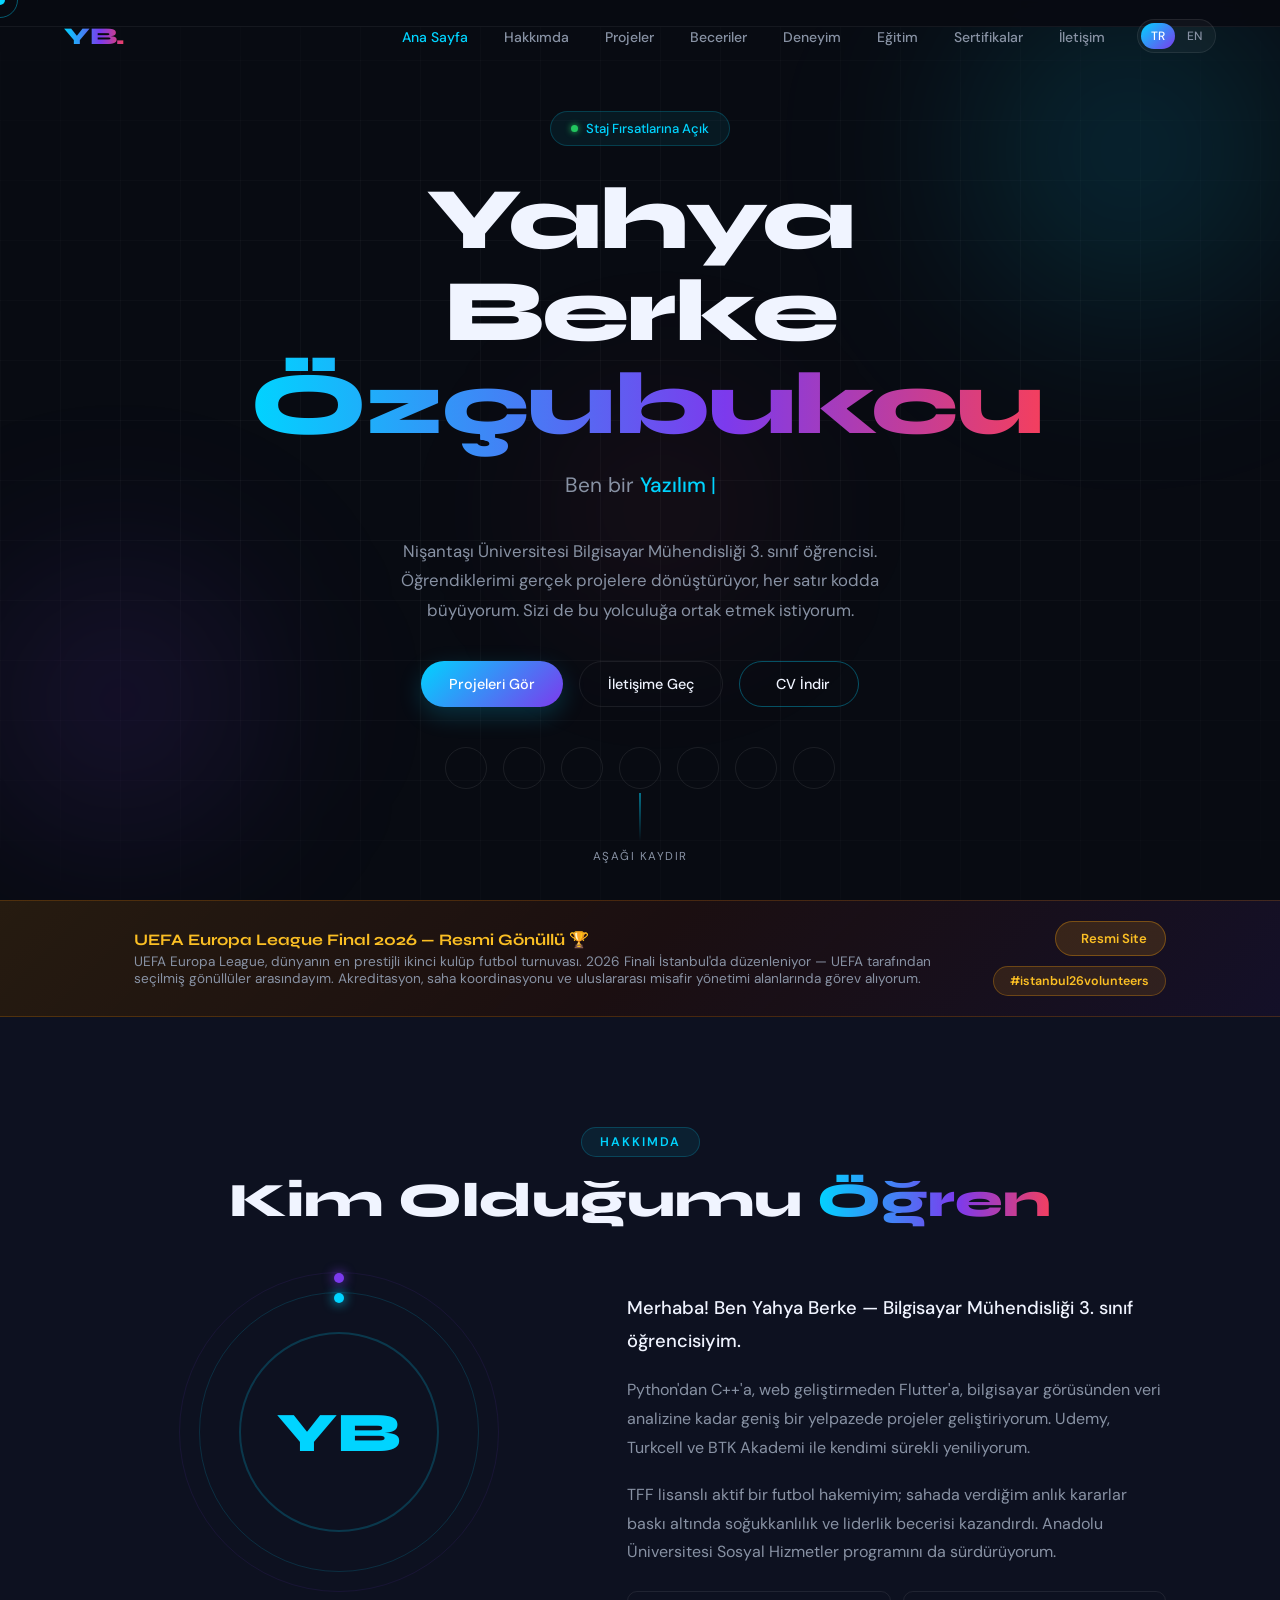
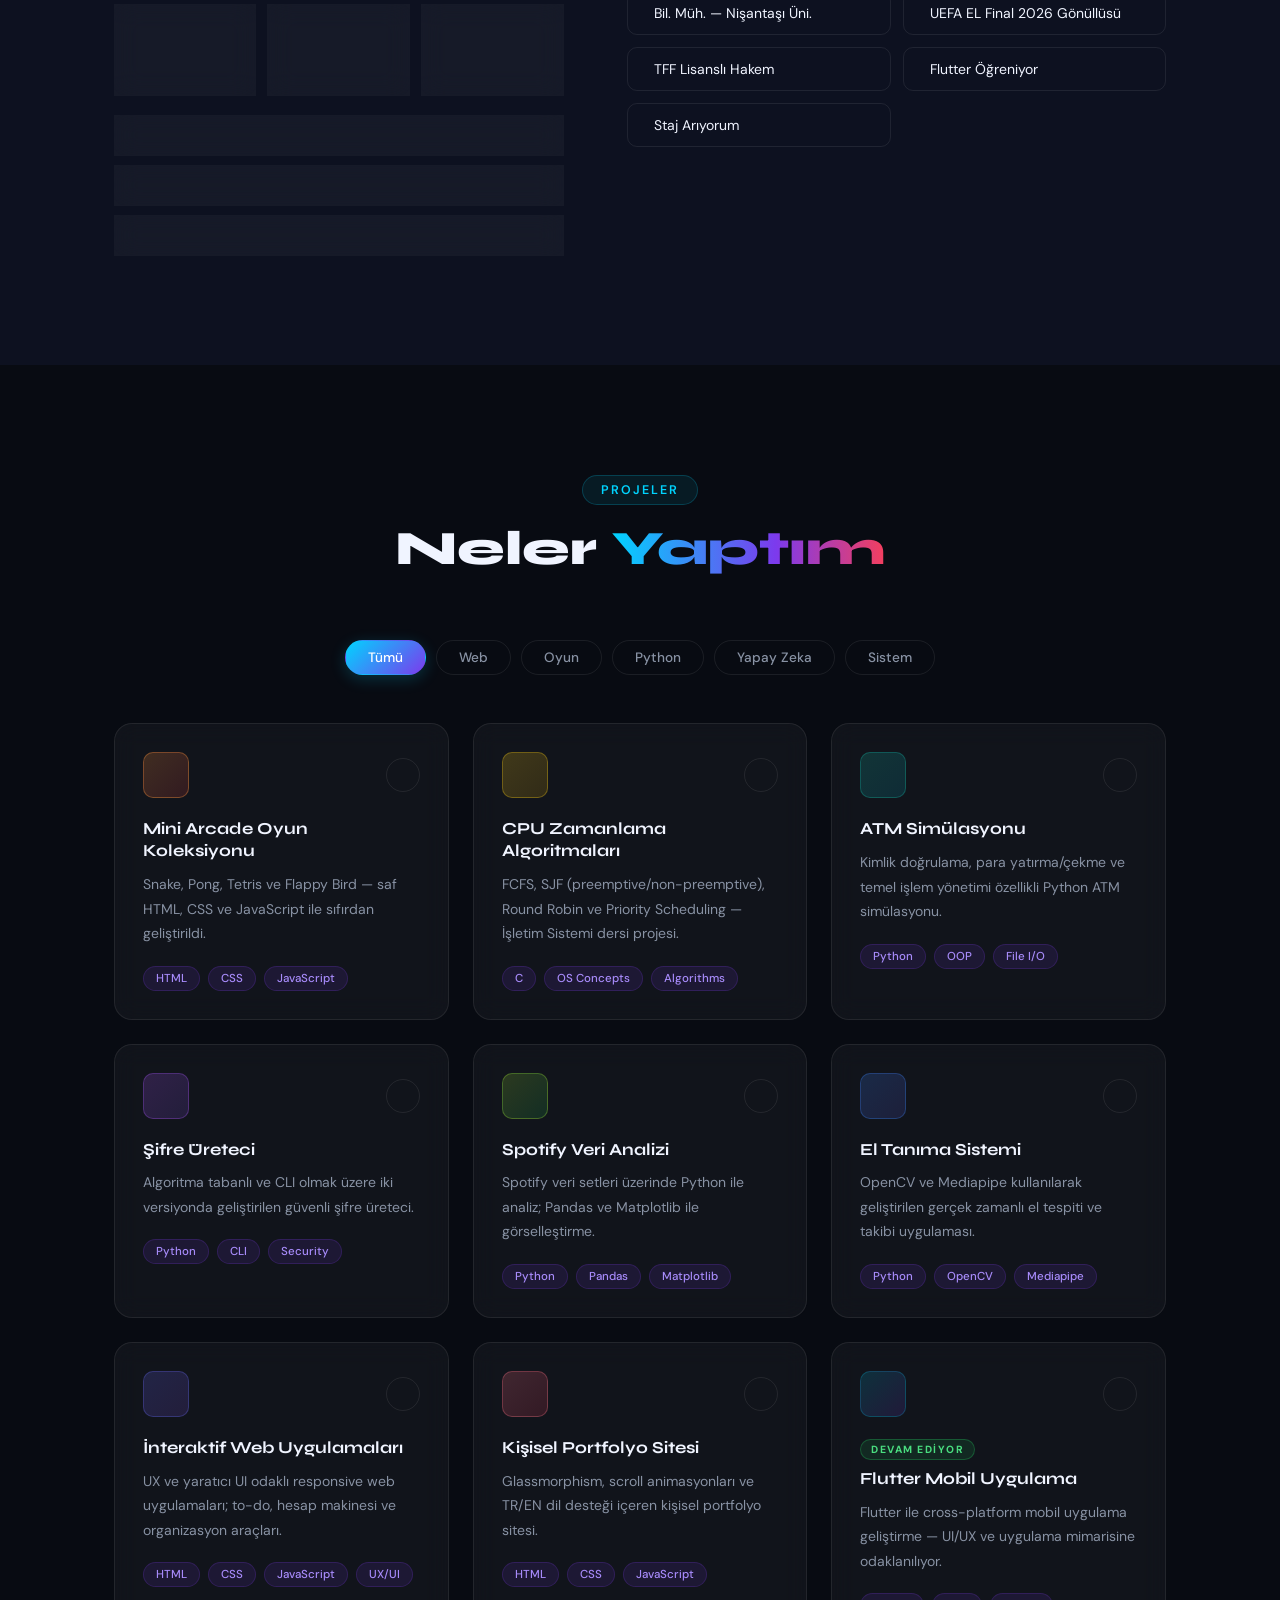
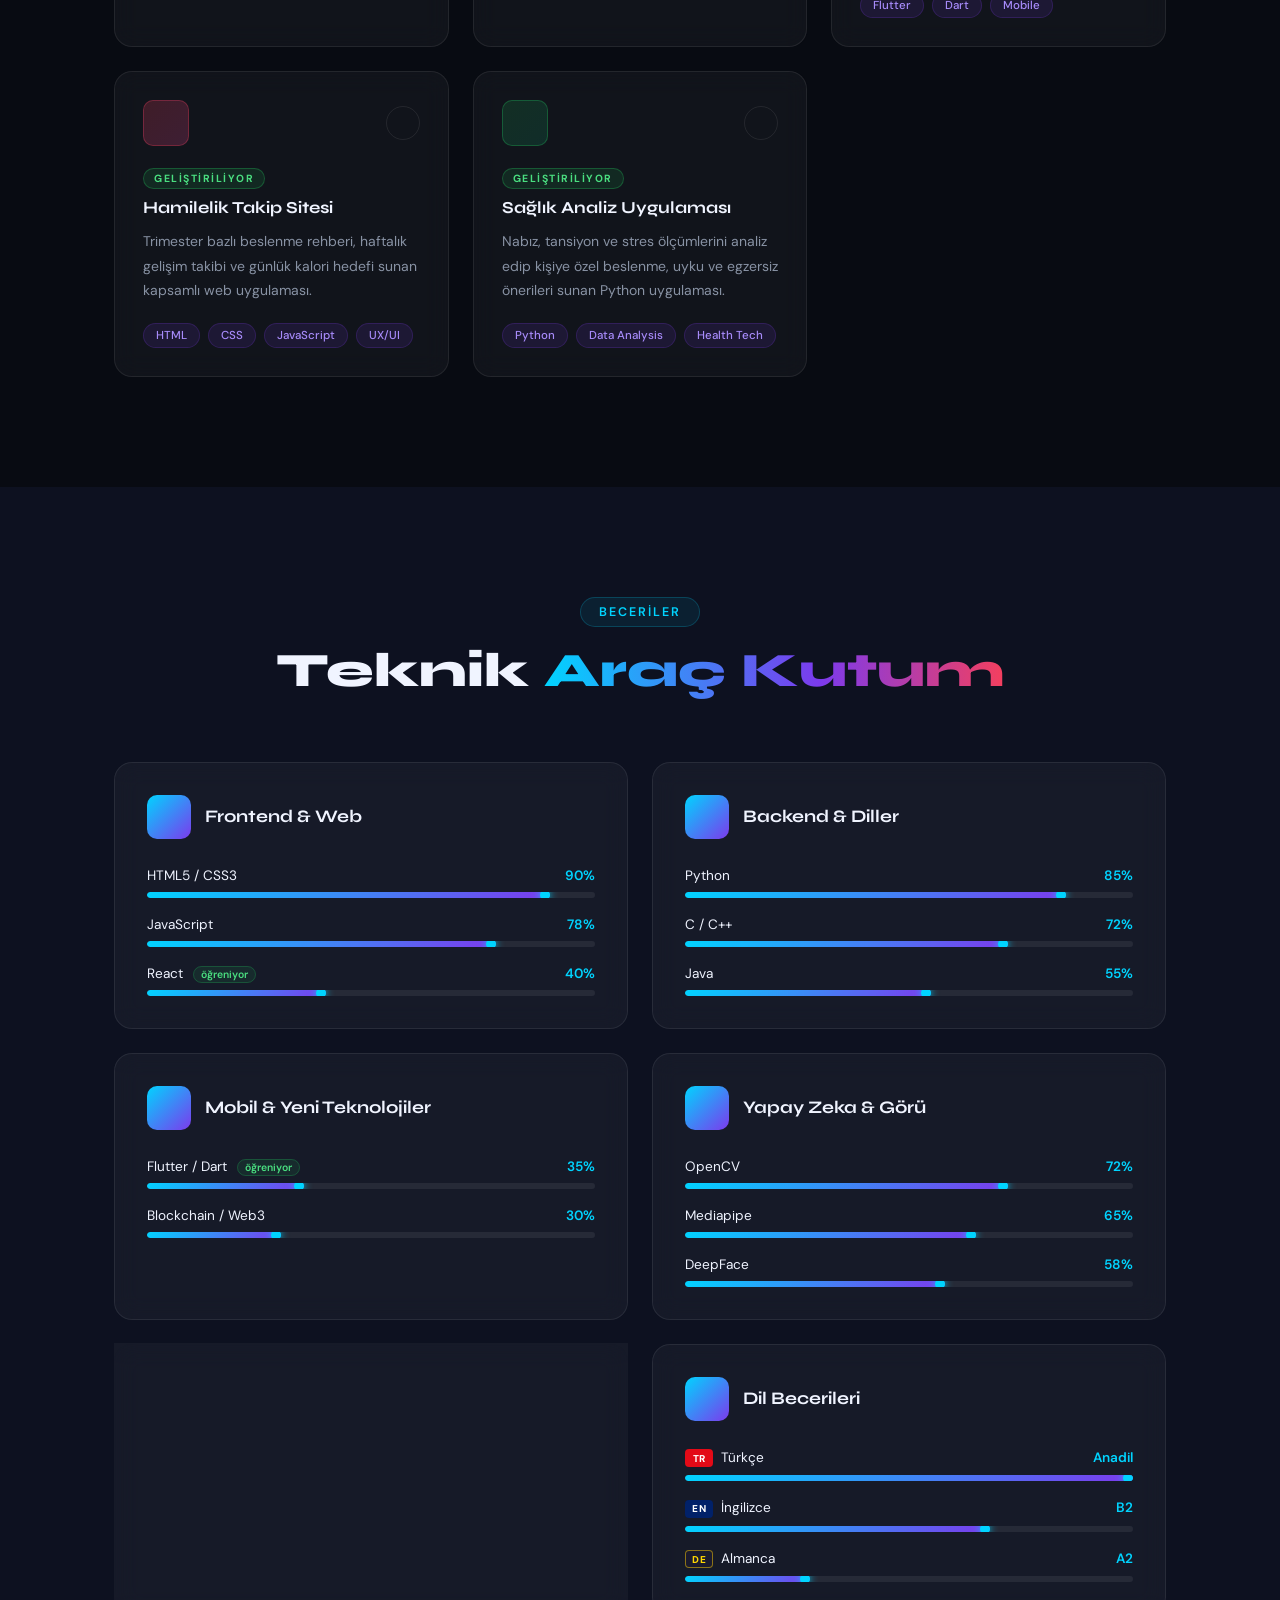
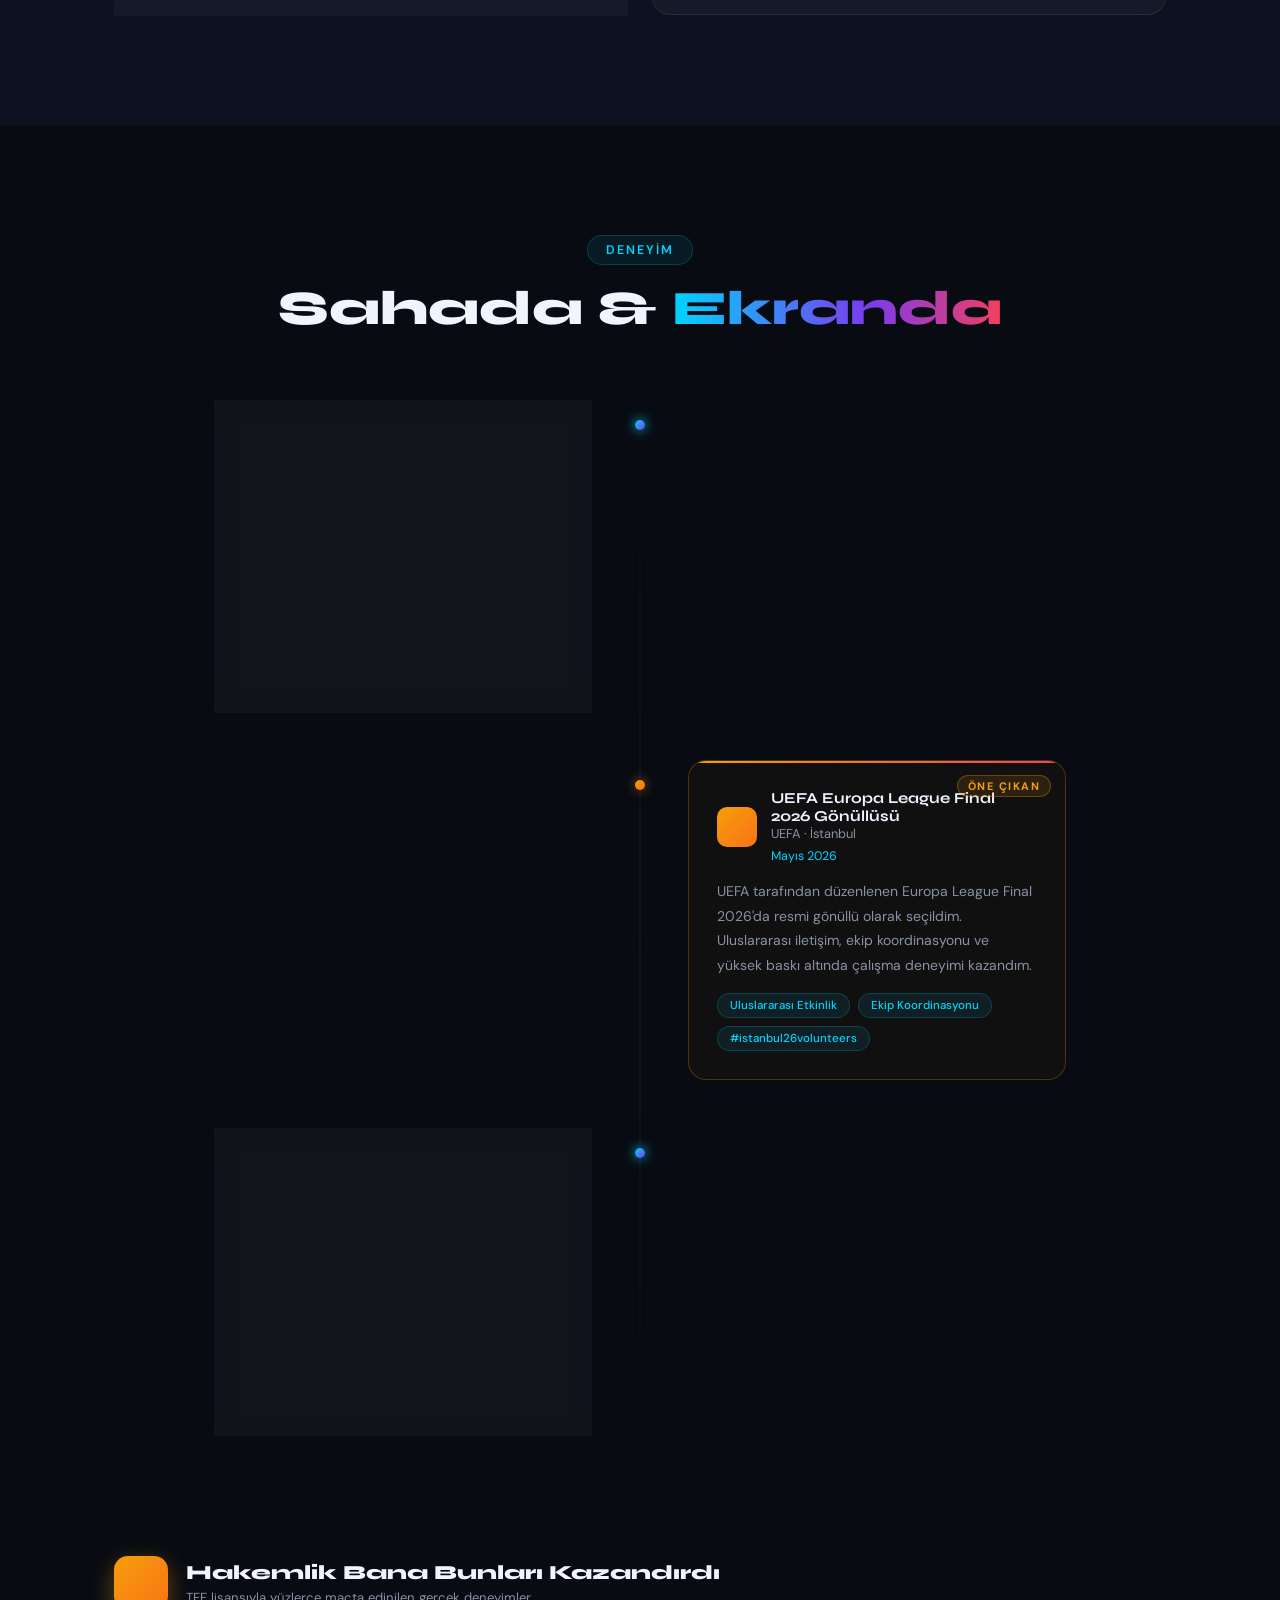
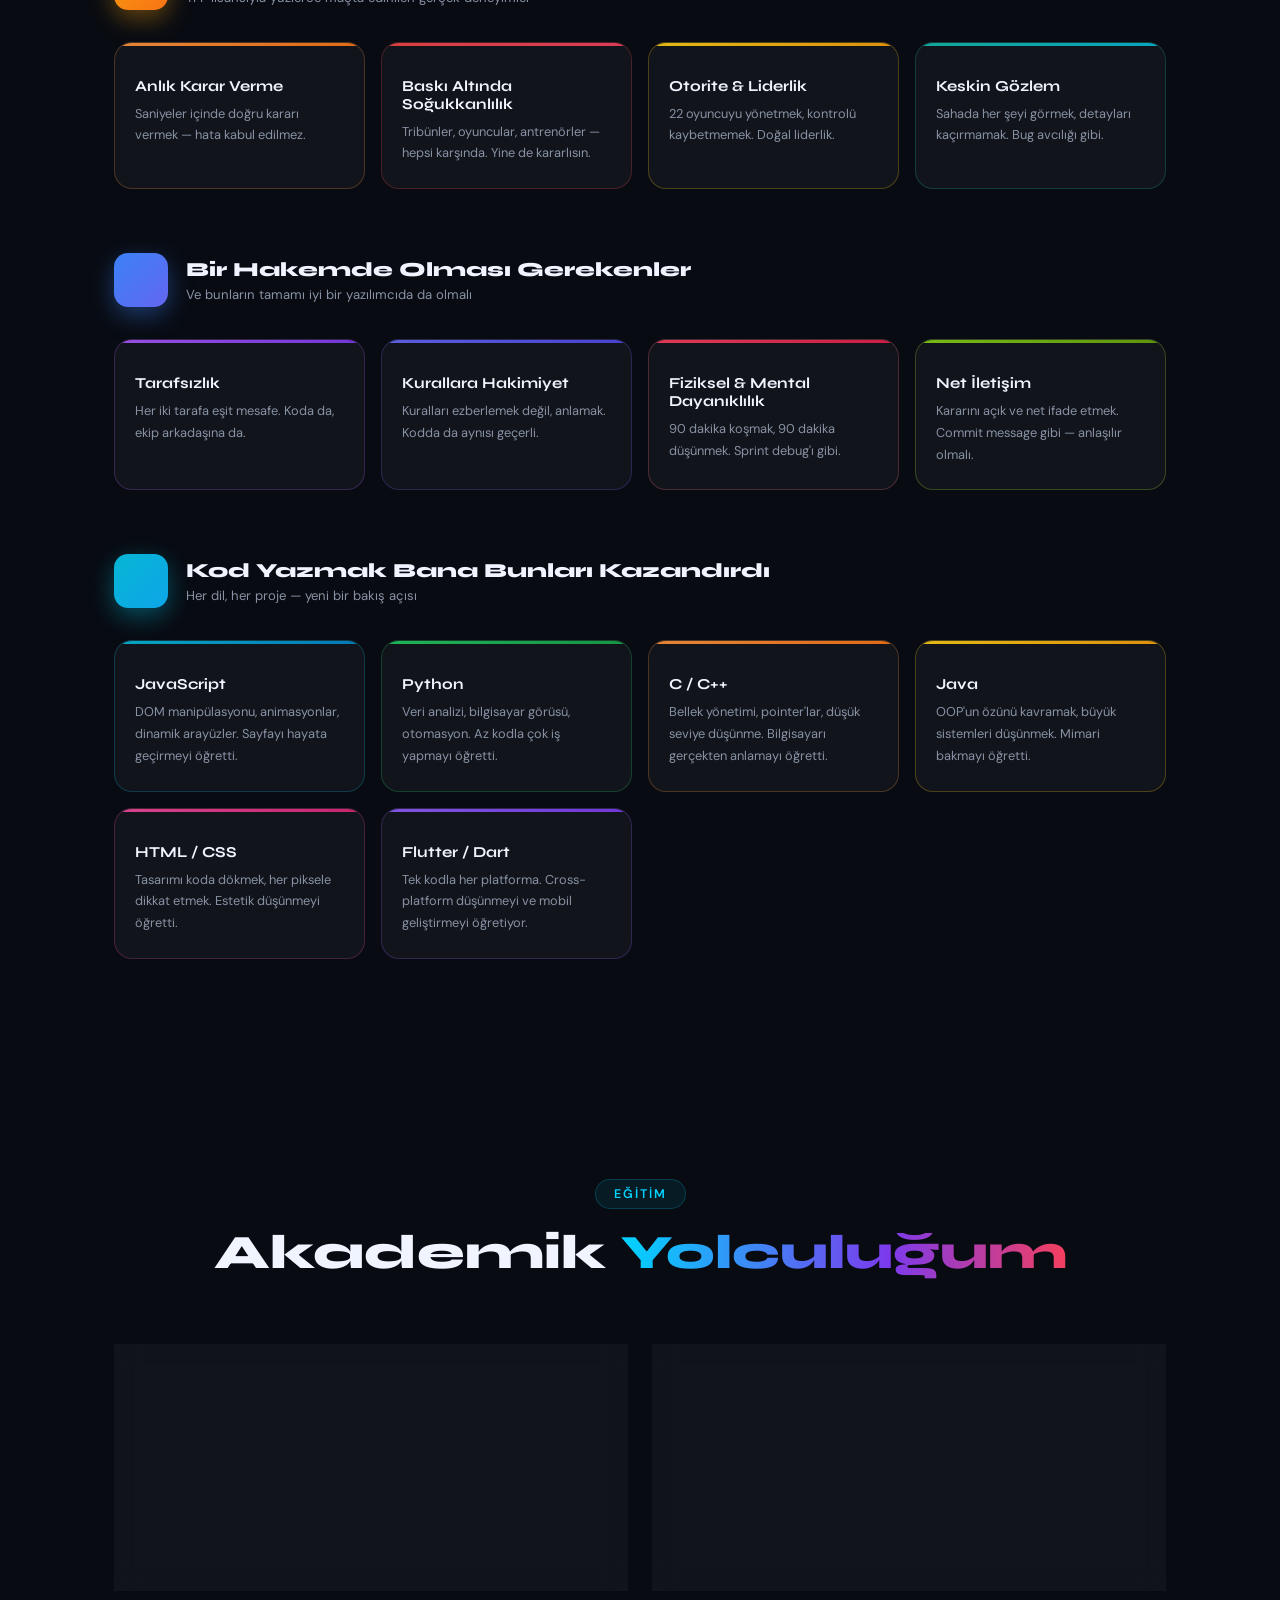
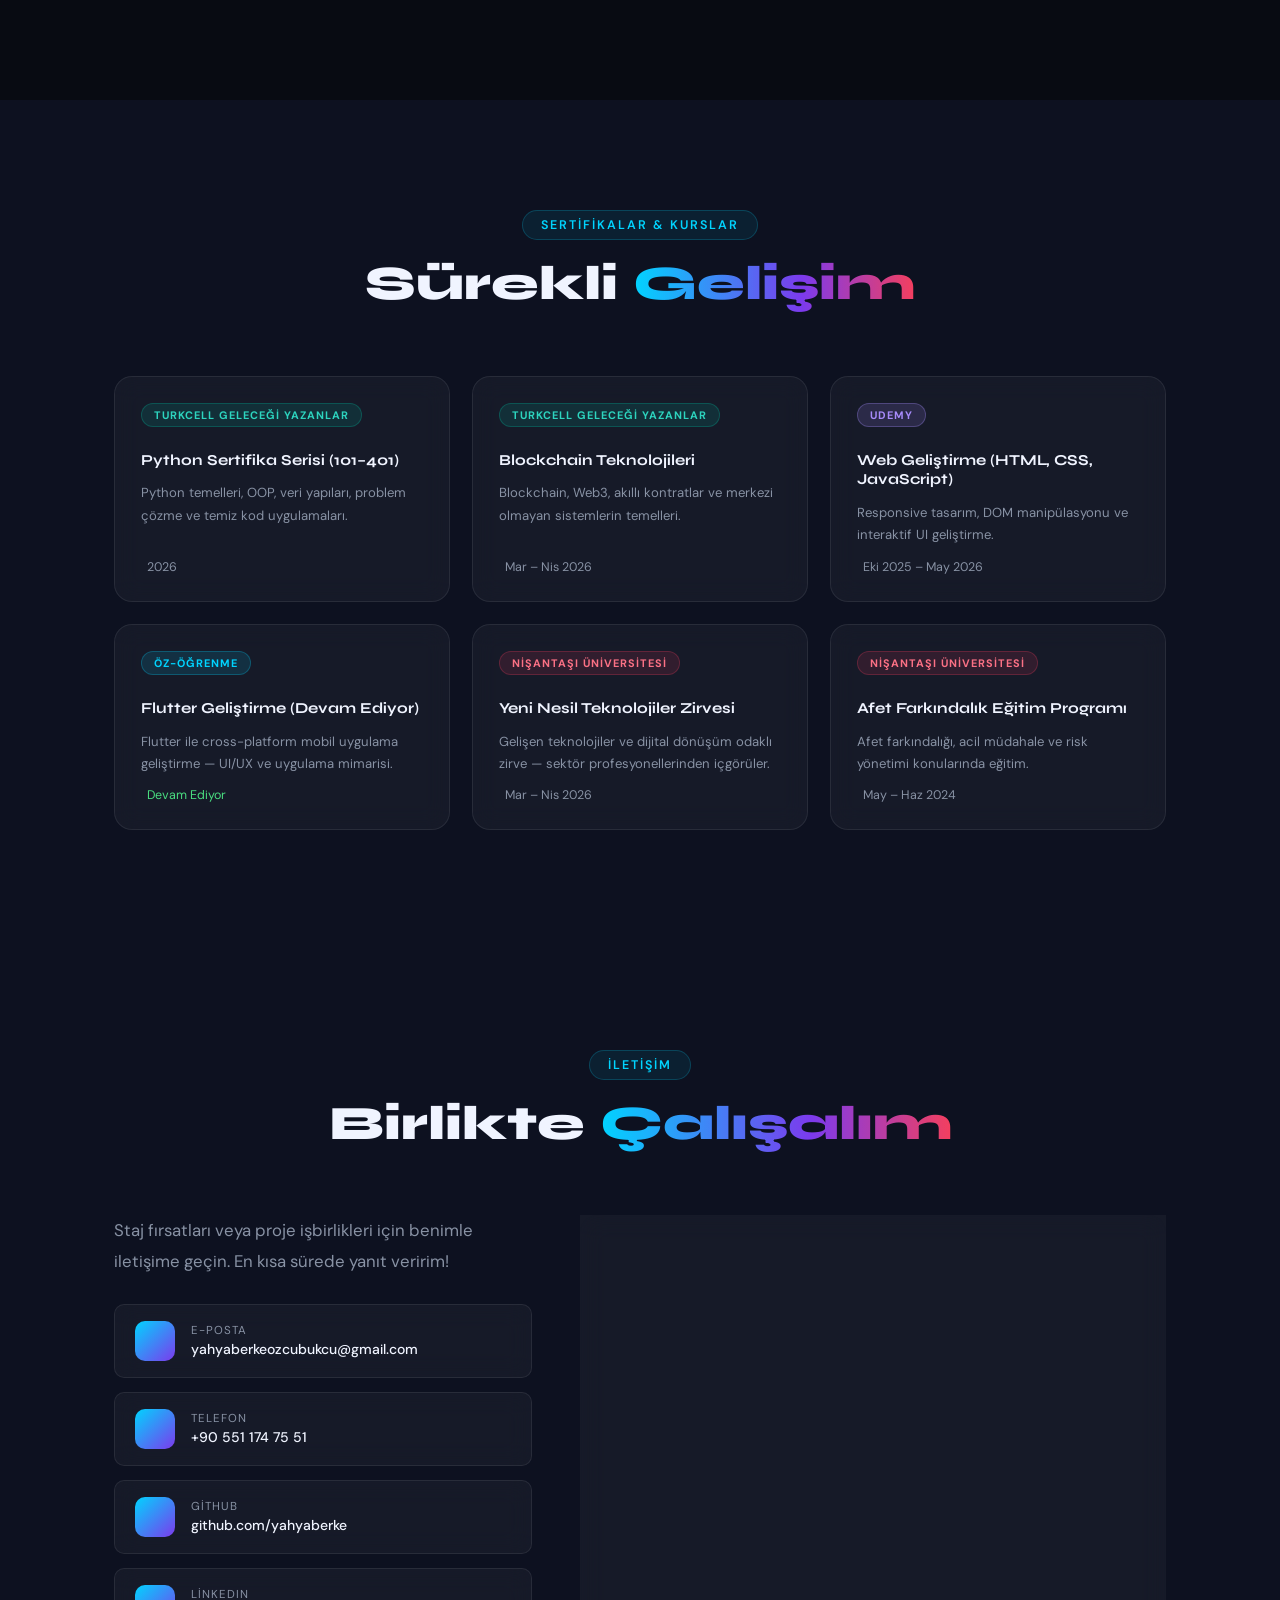
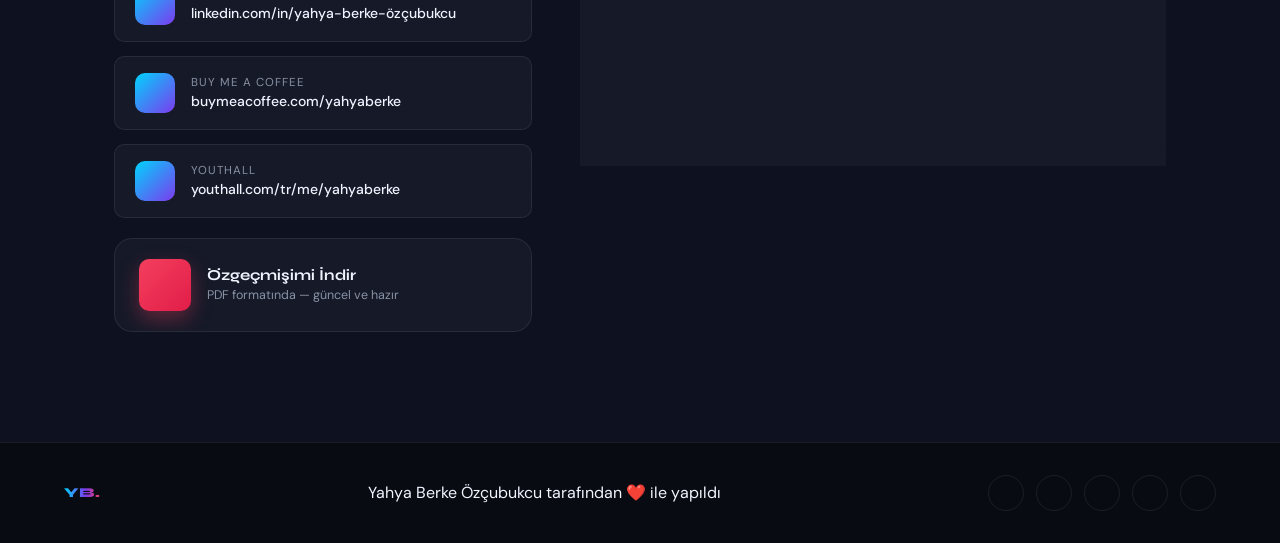
==== commit 0fc456c0: "Update index.html" ====
--- a/index.html
+++ b/index.html
@@ -189,9 +189,9 @@
 
         <div class="about-text reveal-right">
           <p class="about-lead"
-             data-tr="Merhaba! Ben Yahya Berke — İstanbul/Pendik'te yaşayan, Nişantaşı Üniversitesi'nde Bilgisayar Mühendisliği 3. sınıf öğrencisiyim."
+             data-tr="Merhaba! Ben Yahya Berke —   Bilgisayar Mühendisliği 3. sınıf öğrencisiyim."
              data-en="Hello! I'm Yahya Berke — a 3rd year Computer Engineering student at Nişantaşı University, based in Istanbul/Pendik.">
-            Merhaba! Ben Yahya Berke — İstanbul/Pendik'te yaşayan, Nişantaşı Üniversitesi'nde Bilgisayar Mühendisliği 3. sınıf öğrencisiyim.
+            Merhaba! Ben Yahya Berke —  Bilgisayar Mühendisliği 3. sınıf öğrencisiyim.
           </p>
           <p data-tr="Python'dan C++'a, web geliştirmeden Flutter'a, bilgisayar görüsünden veri analizine kadar geniş bir yelpazede projeler geliştiriyorum. Udemy, Turkcell Geleceği Yazanlar ve BTK Akademi gibi platformlarla kendimi sürekli yeniliyorum."
              data-en="I build projects spanning Python to C++, web development to Flutter, and computer vision to data analysis. I constantly sharpen my skills via Udemy, Turkcell Geleceği Yazanlar, and BTK Akademi.">
--- a/style.css
+++ b/style.css
@@ -838,7 +838,7 @@
 }
 .soft-skills-grid {
   display: grid;
-  grid-template-columns: repeat(6, 1fr);
+  grid-template-columns: repeat(auto-fit, minmax(130px, 1fr));
   gap: 16px;
 }
 .soft-skill-item {
@@ -1539,4 +1539,160 @@
   background: linear-gradient(135deg, rgba(251,113,133,0.2), rgba(244,63,94,0.15)) !important;
   border: 1px solid rgba(251,113,133,0.3) !important;
   color: #fb7185 !important;
-}+}
+
+/* ================================================================
+   GAINED SKILLS — 3 BLOCKS
+================================================================ */
+
+.gained-wrap {
+  margin-top: 72px;
+  display: flex;
+  flex-direction: column;
+  gap: 64px;
+}
+
+/* Block header */
+.gained-block-header {
+  display: flex;
+  align-items: center;
+  gap: 18px;
+  margin-bottom: 32px;
+}
+.gained-block-icon {
+  width: 54px; height: 54px;
+  border-radius: 14px;
+  display: flex; align-items: center; justify-content: center;
+  font-size: 1.5rem;
+  flex-shrink: 0;
+}
+.icon-gold  { background: linear-gradient(135deg, #f59e0b, #f97316); color: #fff; box-shadow: 0 8px 24px rgba(245,158,11,0.4); }
+.icon-blue  { background: linear-gradient(135deg, #3b82f6, #6366f1); color: #fff; box-shadow: 0 8px 24px rgba(59,130,246,0.4); }
+.icon-cyan  { background: linear-gradient(135deg, #06b6d4, #0ea5e9); color: #fff; box-shadow: 0 8px 24px rgba(6,182,212,0.4); }
+
+.gained-block-title {
+  font-family: 'Syne', sans-serif;
+  font-size: 1.25rem;
+  font-weight: 800;
+  margin-bottom: 4px;
+}
+.gained-block-sub {
+  font-size: 0.82rem;
+  color: var(--text-secondary);
+}
+
+/* Cards grid */
+.gained-cards {
+  display: grid;
+  grid-template-columns: repeat(auto-fit, minmax(230px, 1fr));
+  gap: 16px;
+}
+
+.gained-card {
+  background: var(--bg-card);
+  border: 1px solid var(--border);
+  border-radius: var(--radius);
+  padding: 24px 20px;
+  display: flex;
+  flex-direction: column;
+  gap: 8px;
+  position: relative;
+  overflow: hidden;
+  transition: transform 0.3s ease, box-shadow 0.3s ease, border-color 0.3s ease;
+}
+.gained-card::after {
+  content: '';
+  position: absolute;
+  top: 0; left: 0; right: 0;
+  height: 3px;
+  border-radius: 3px 3px 0 0;
+  opacity: 0.9;
+}
+.gained-card:hover {
+  transform: translateY(-6px);
+  box-shadow: 0 20px 48px rgba(0,0,0,0.35);
+}
+.gained-card i {
+  font-size: 1.8rem;
+  margin-bottom: 2px;
+}
+.gained-card strong {
+  font-family: 'Syne', sans-serif;
+  font-size: 0.95rem;
+  font-weight: 700;
+  color: var(--text-primary);
+}
+.gained-card span {
+  font-size: 0.8rem;
+  color: var(--text-secondary);
+  line-height: 1.7;
+}
+
+/* Individual card color themes */
+.gc-orange { border-color: rgba(251,146,60,0.25); }
+.gc-orange:hover { border-color: rgba(251,146,60,0.5); box-shadow: 0 20px 48px rgba(251,146,60,0.12); }
+.gc-orange i { color: #fb923c; }
+.gc-orange::after { background: linear-gradient(90deg, #fb923c, #f97316); }
+
+.gc-red { border-color: rgba(239,68,68,0.25); }
+.gc-red:hover { border-color: rgba(239,68,68,0.5); box-shadow: 0 20px 48px rgba(239,68,68,0.12); }
+.gc-red i { color: #f87171; }
+.gc-red::after { background: linear-gradient(90deg, #ef4444, #f43f5e); }
+
+.gc-yellow { border-color: rgba(250,204,21,0.25); }
+.gc-yellow:hover { border-color: rgba(250,204,21,0.5); box-shadow: 0 20px 48px rgba(250,204,21,0.1); }
+.gc-yellow i { color: #facc15; }
+.gc-yellow::after { background: linear-gradient(90deg, #facc15, #f59e0b); }
+
+.gc-teal { border-color: rgba(20,184,166,0.25); }
+.gc-teal:hover { border-color: rgba(20,184,166,0.5); box-shadow: 0 20px 48px rgba(20,184,166,0.12); }
+.gc-teal i { color: #2dd4bf; }
+.gc-teal::after { background: linear-gradient(90deg, #14b8a6, #06b6d4); }
+
+.gc-purple { border-color: rgba(168,85,247,0.25); }
+.gc-purple:hover { border-color: rgba(168,85,247,0.5); box-shadow: 0 20px 48px rgba(168,85,247,0.12); }
+.gc-purple i { color: #c084fc; }
+.gc-purple::after { background: linear-gradient(90deg, #a855f7, #7c3aed); }
+
+.gc-indigo { border-color: rgba(99,102,241,0.25); }
+.gc-indigo:hover { border-color: rgba(99,102,241,0.5); box-shadow: 0 20px 48px rgba(99,102,241,0.12); }
+.gc-indigo i { color: #818cf8; }
+.gc-indigo::after { background: linear-gradient(90deg, #6366f1, #4f46e5); }
+
+.gc-rose { border-color: rgba(251,113,133,0.25); }
+.gc-rose:hover { border-color: rgba(251,113,133,0.5); box-shadow: 0 20px 48px rgba(251,113,133,0.12); }
+.gc-rose i { color: #fb7185; }
+.gc-rose::after { background: linear-gradient(90deg, #f43f5e, #e11d48); }
+
+.gc-lime { border-color: rgba(163,230,53,0.25); }
+.gc-lime:hover { border-color: rgba(163,230,53,0.5); box-shadow: 0 20px 48px rgba(163,230,53,0.1); }
+.gc-lime i { color: #a3e635; }
+.gc-lime::after { background: linear-gradient(90deg, #84cc16, #65a30d); }
+
+.gc-cyan { border-color: rgba(6,182,212,0.25); }
+.gc-cyan:hover { border-color: rgba(6,182,212,0.5); box-shadow: 0 20px 48px rgba(6,182,212,0.12); }
+.gc-cyan i { color: #22d3ee; }
+.gc-cyan::after { background: linear-gradient(90deg, #06b6d4, #0284c7); }
+
+.gc-green { border-color: rgba(34,197,94,0.25); }
+.gc-green:hover { border-color: rgba(34,197,94,0.5); box-shadow: 0 20px 48px rgba(34,197,94,0.12); }
+.gc-green i { color: #4ade80; }
+.gc-green::after { background: linear-gradient(90deg, #22c55e, #16a34a); }
+
+.gc-pink { border-color: rgba(236,72,153,0.25); }
+.gc-pink:hover { border-color: rgba(236,72,153,0.5); box-shadow: 0 20px 48px rgba(236,72,153,0.12); }
+.gc-pink i { color: #f472b6; }
+.gc-pink::after { background: linear-gradient(90deg, #ec4899, #db2777); }
+
+.gc-violet { border-color: rgba(139,92,246,0.25); }
+.gc-violet:hover { border-color: rgba(139,92,246,0.5); box-shadow: 0 20px 48px rgba(139,92,246,0.12); }
+.gc-violet i { color: #a78bfa; }
+.gc-violet::after { background: linear-gradient(90deg, #8b5cf6, #7c3aed); }
+
+@media (max-width: 768px) {
+  .gained-cards { grid-template-columns: 1fr 1fr; }
+  .gained-block-title { font-size: 1.05rem; }
+}
+@media (max-width: 480px) {
+  .gained-cards { grid-template-columns: 1fr; }
+}
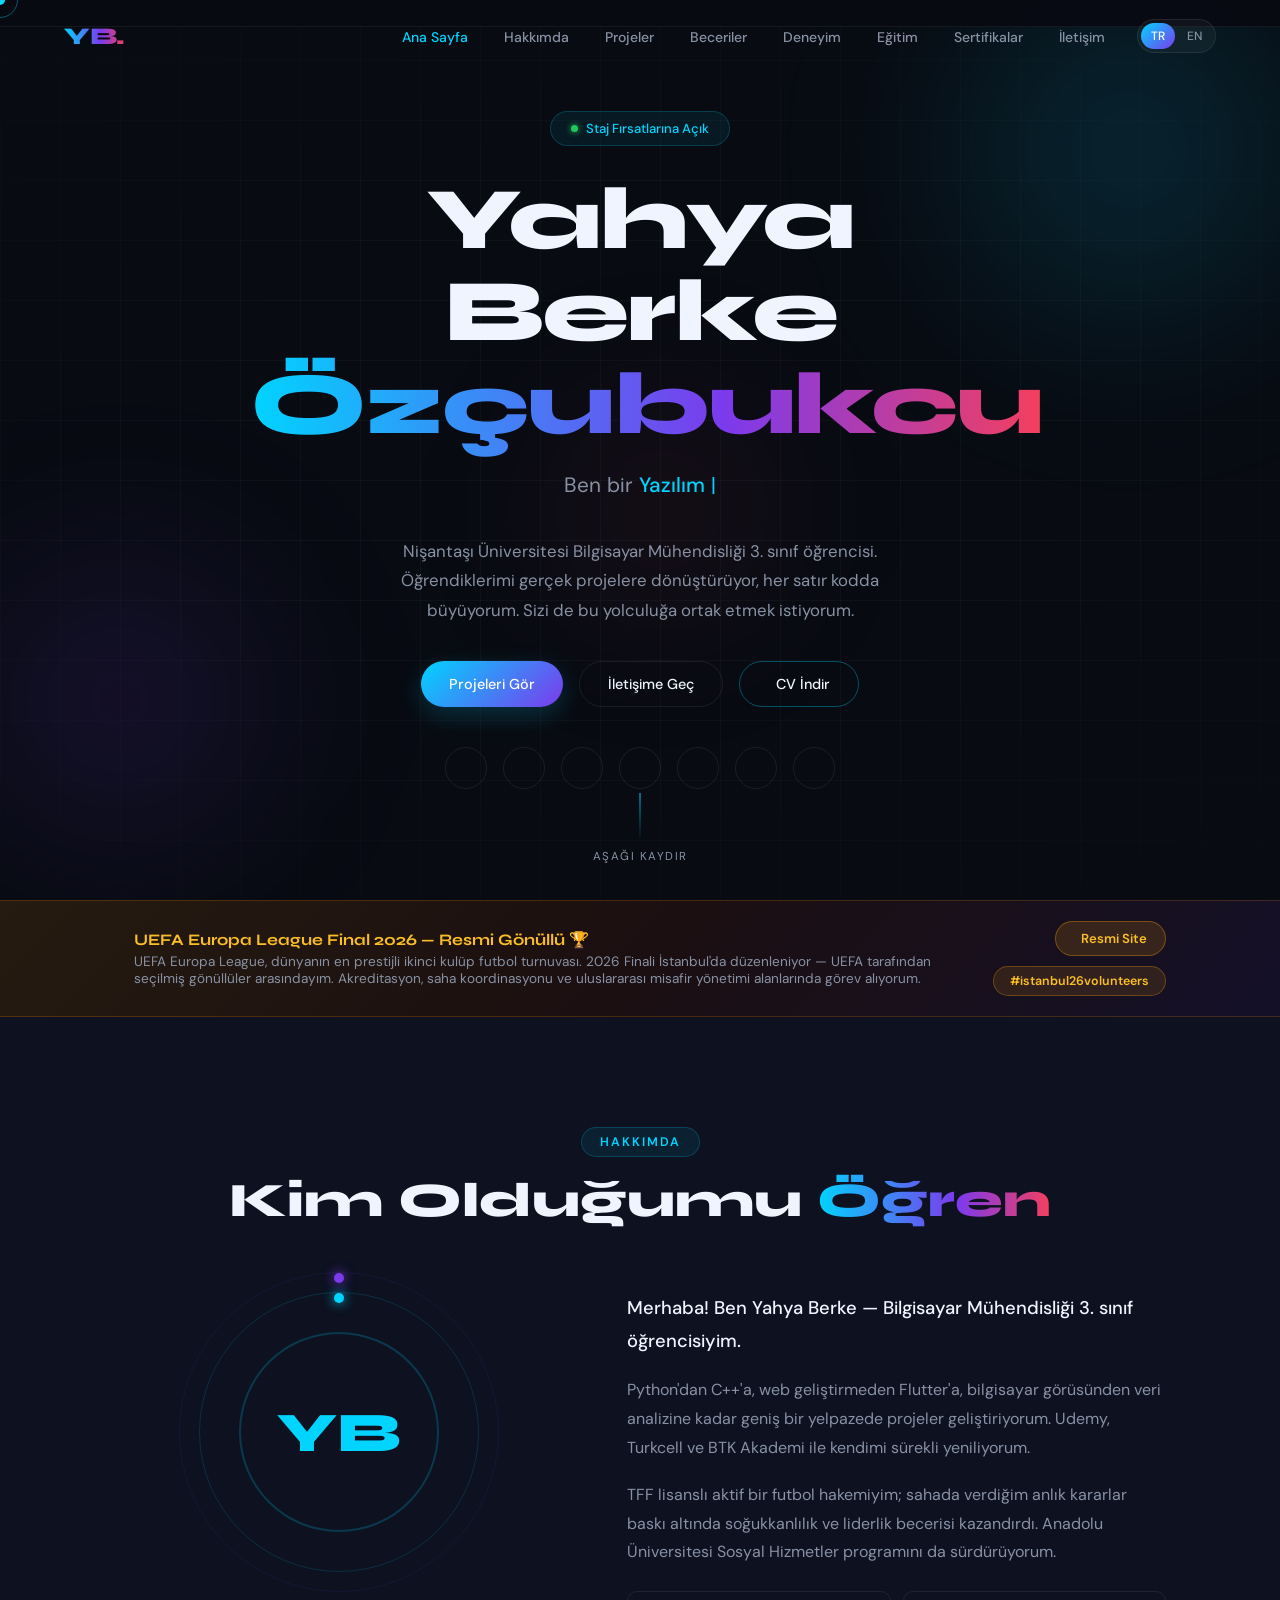
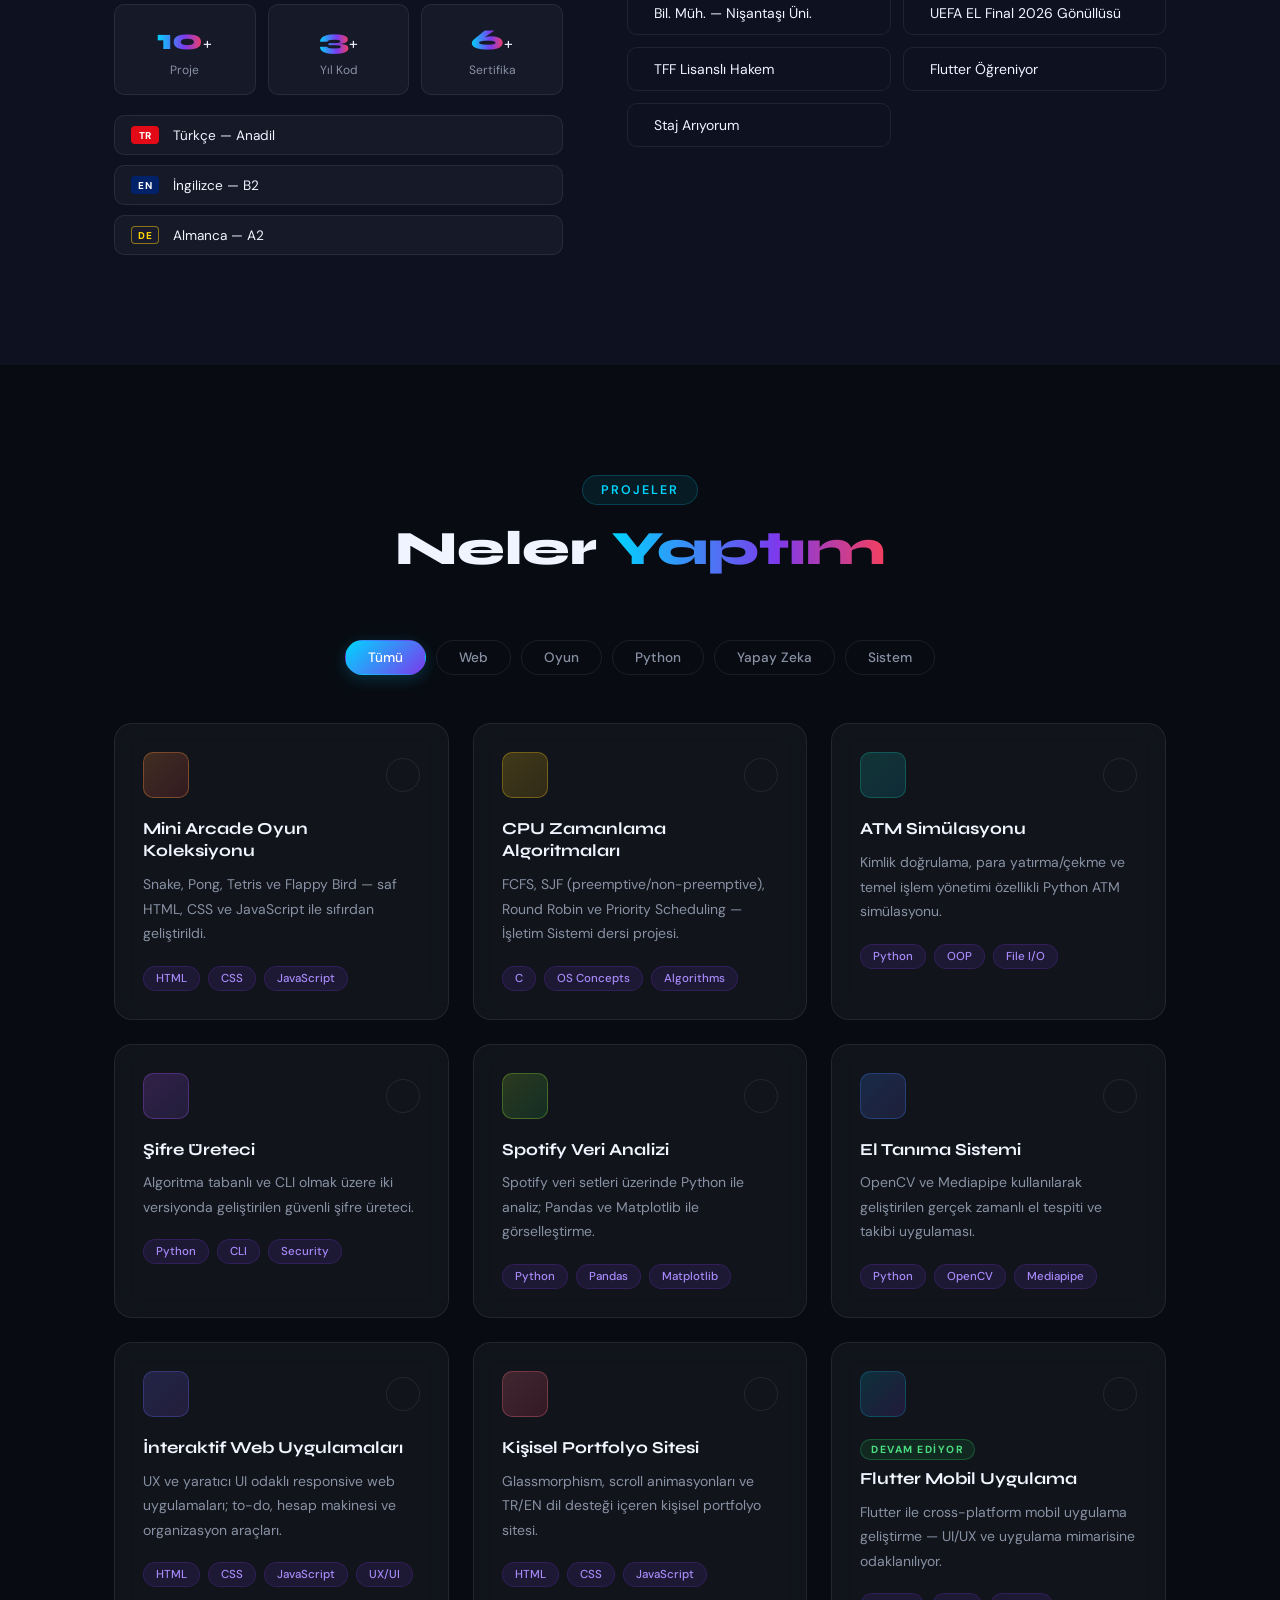
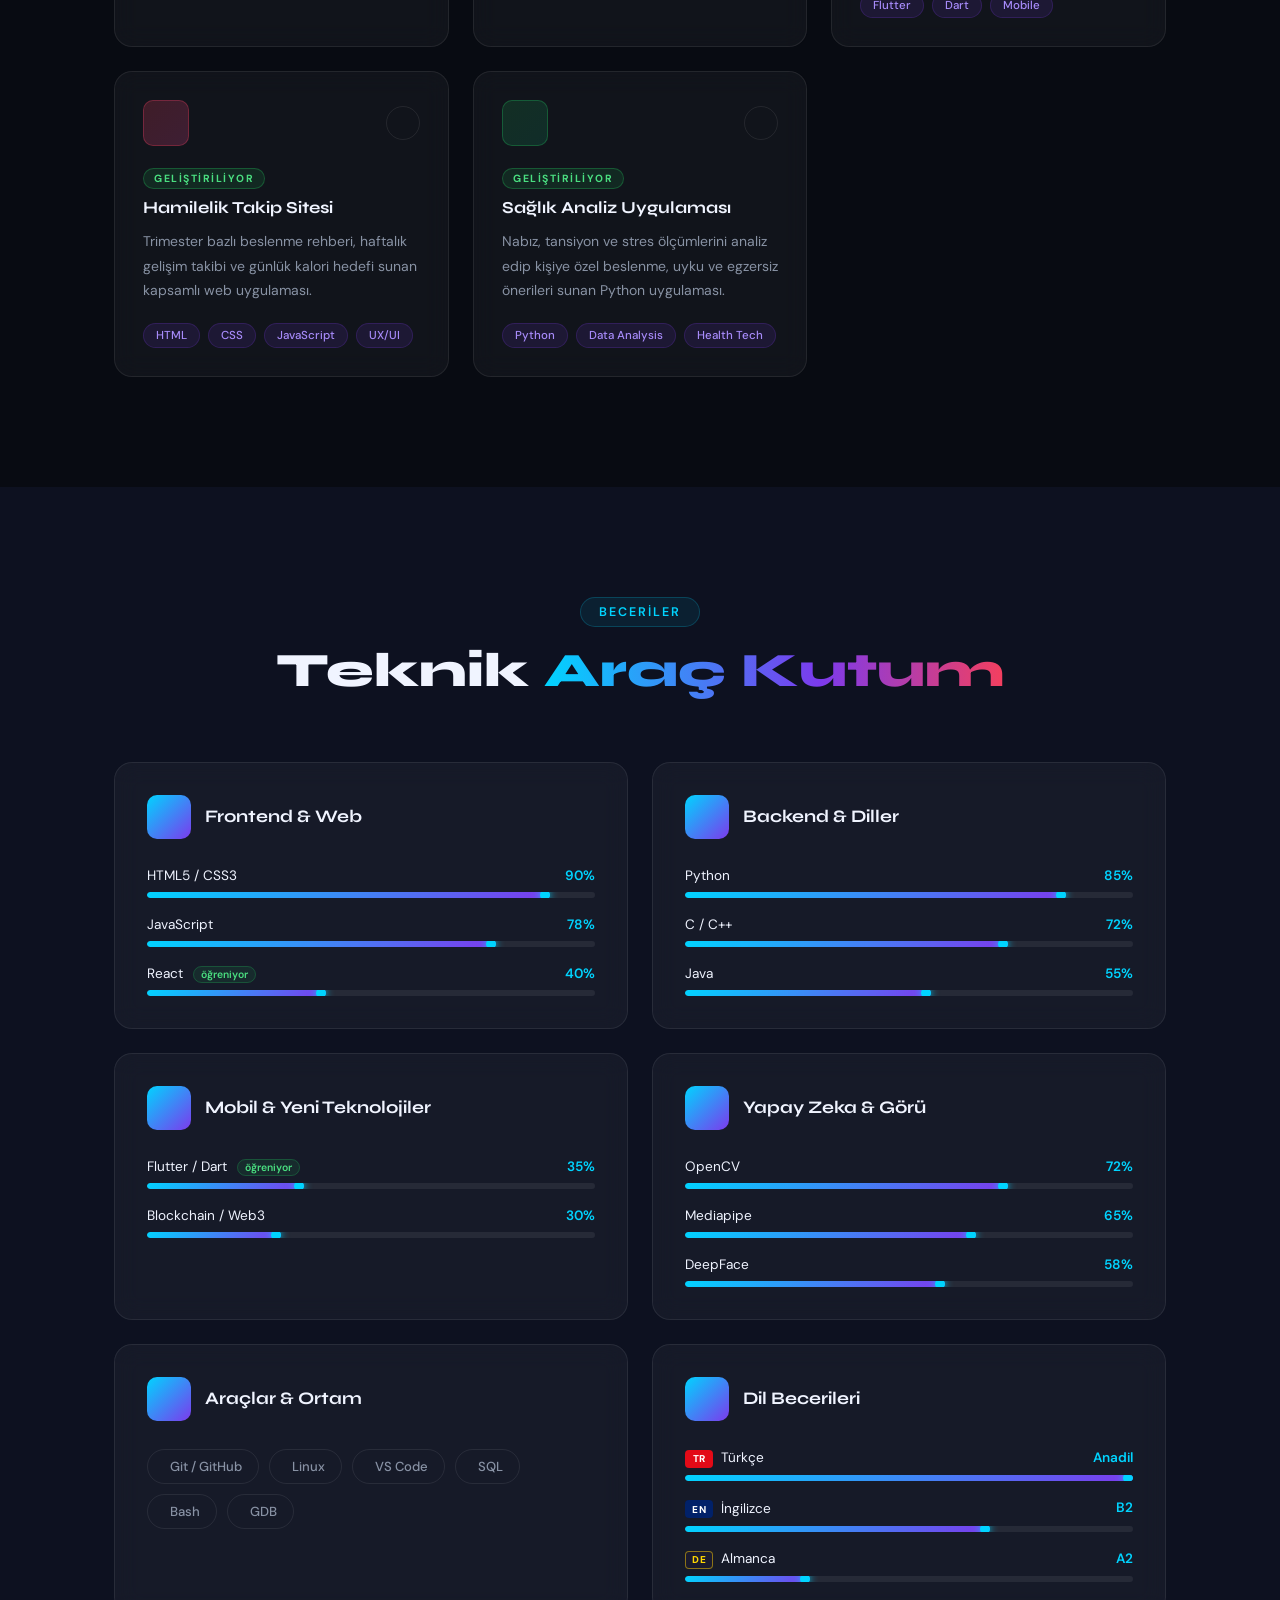
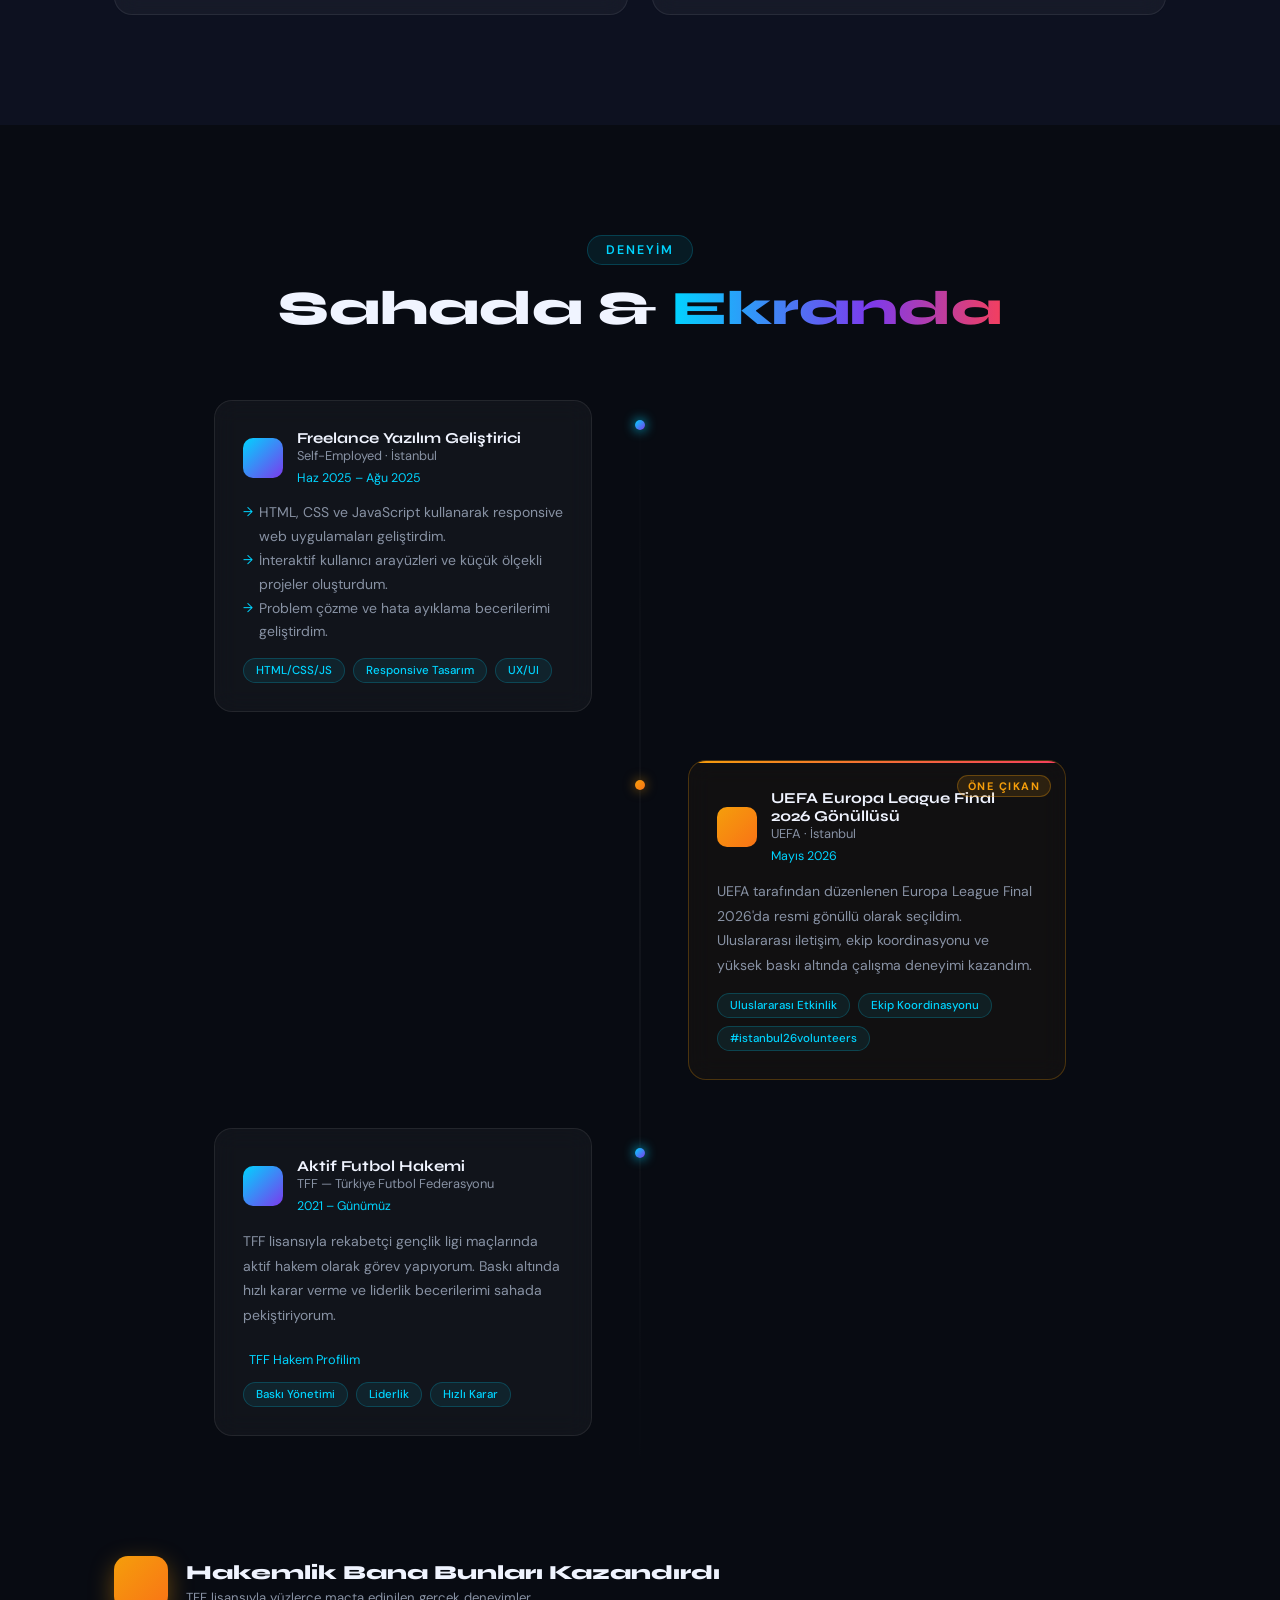
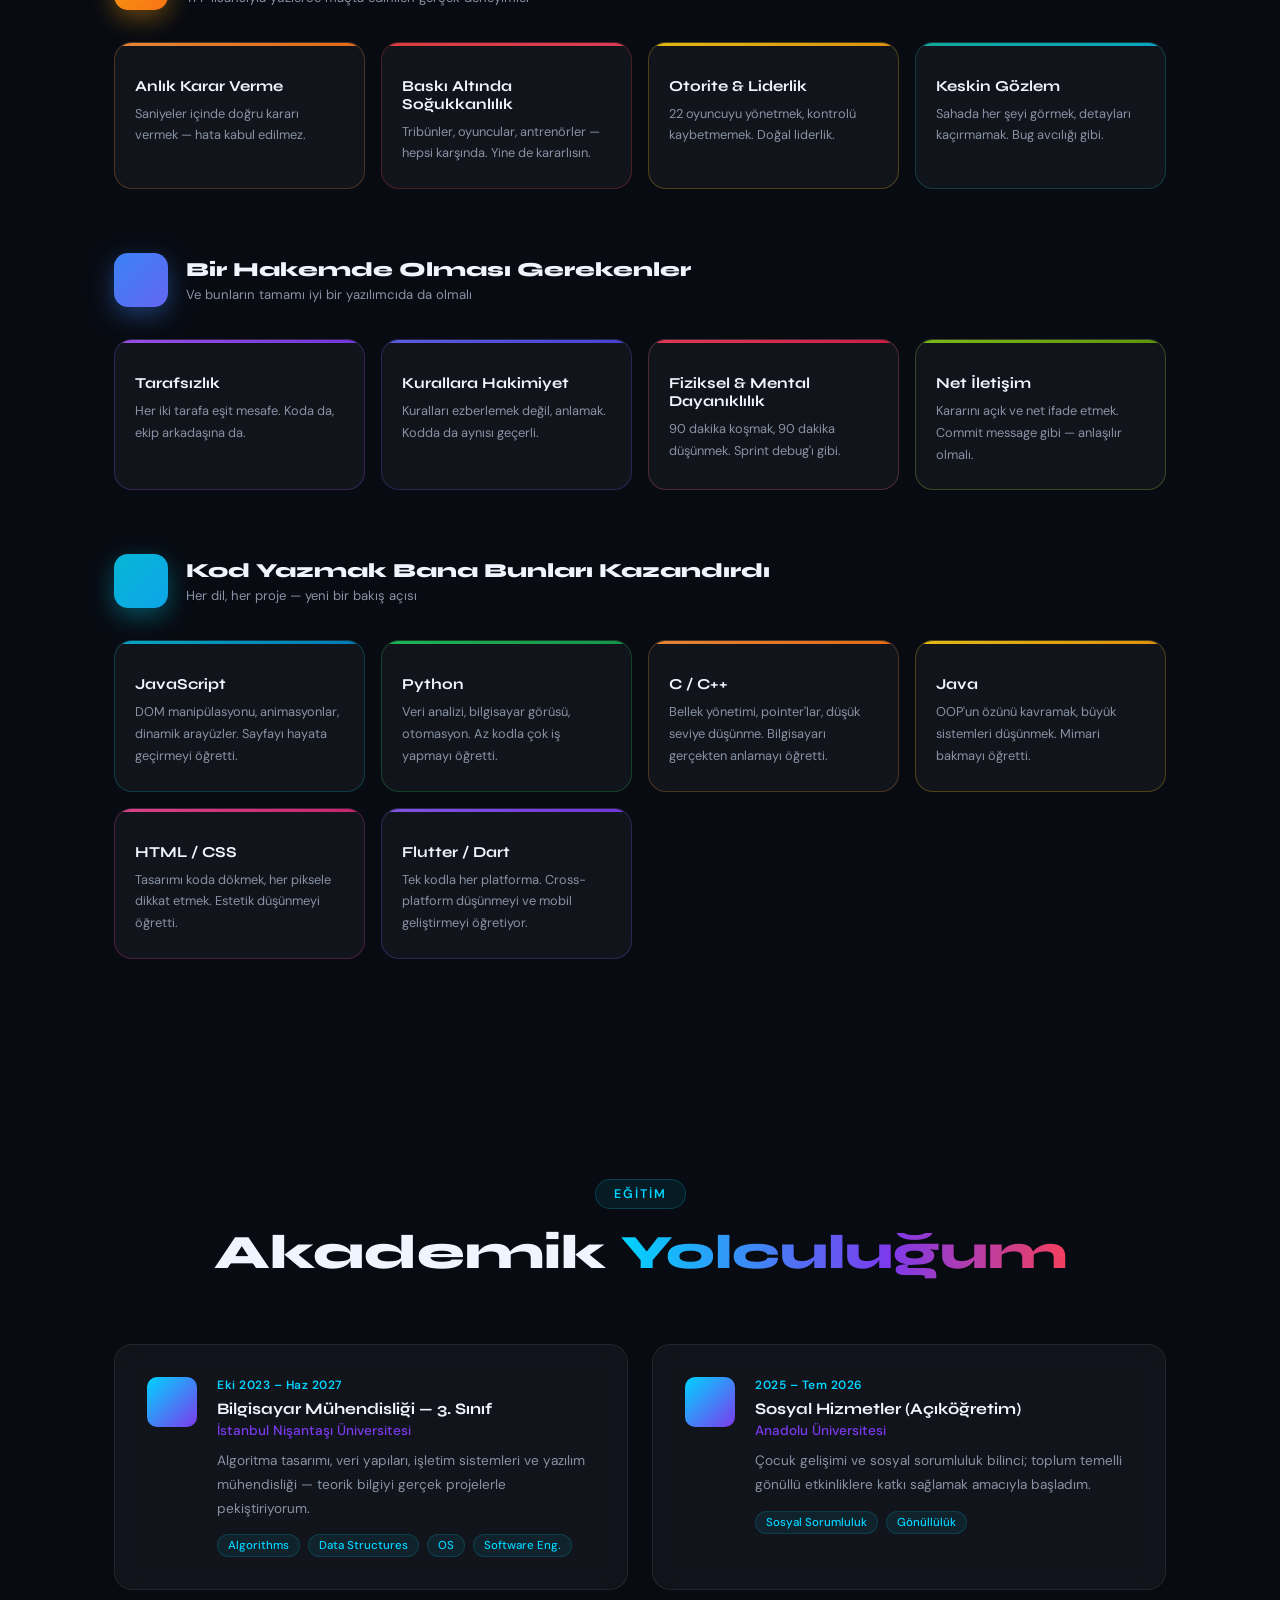
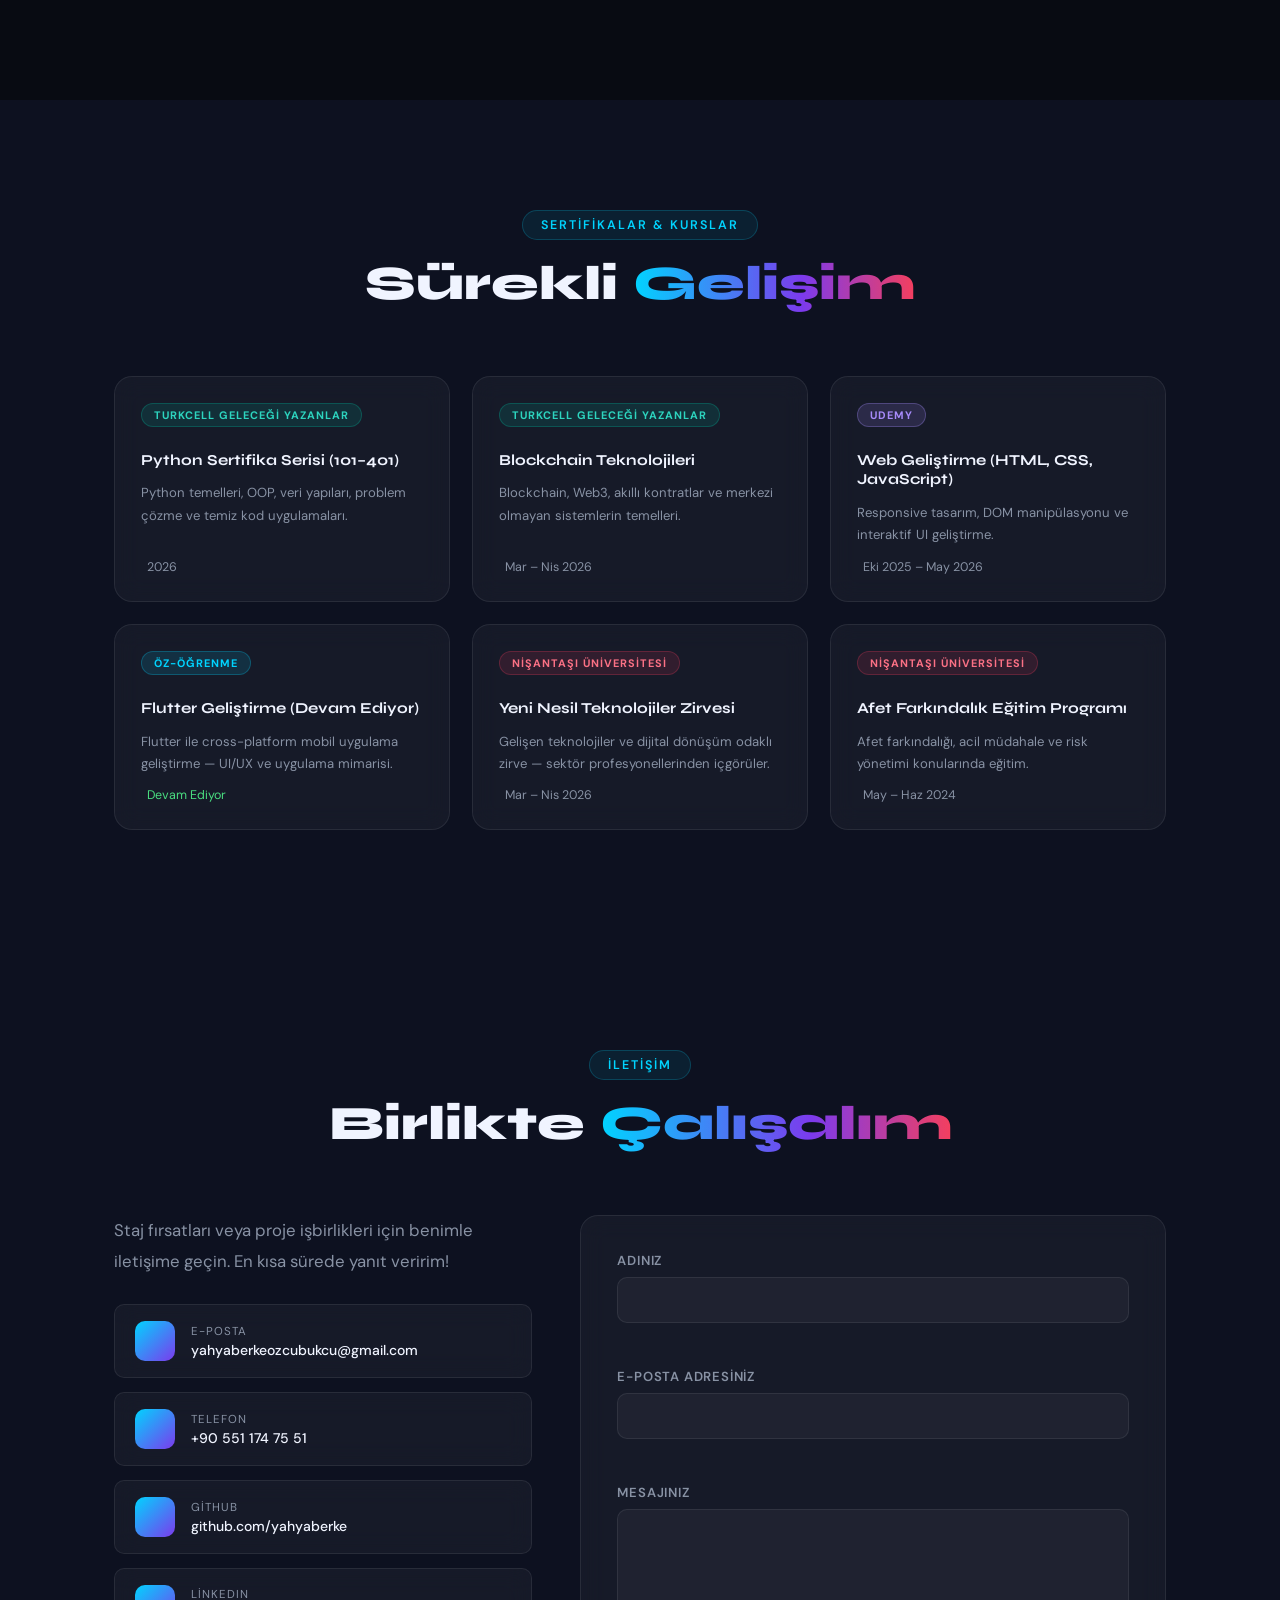
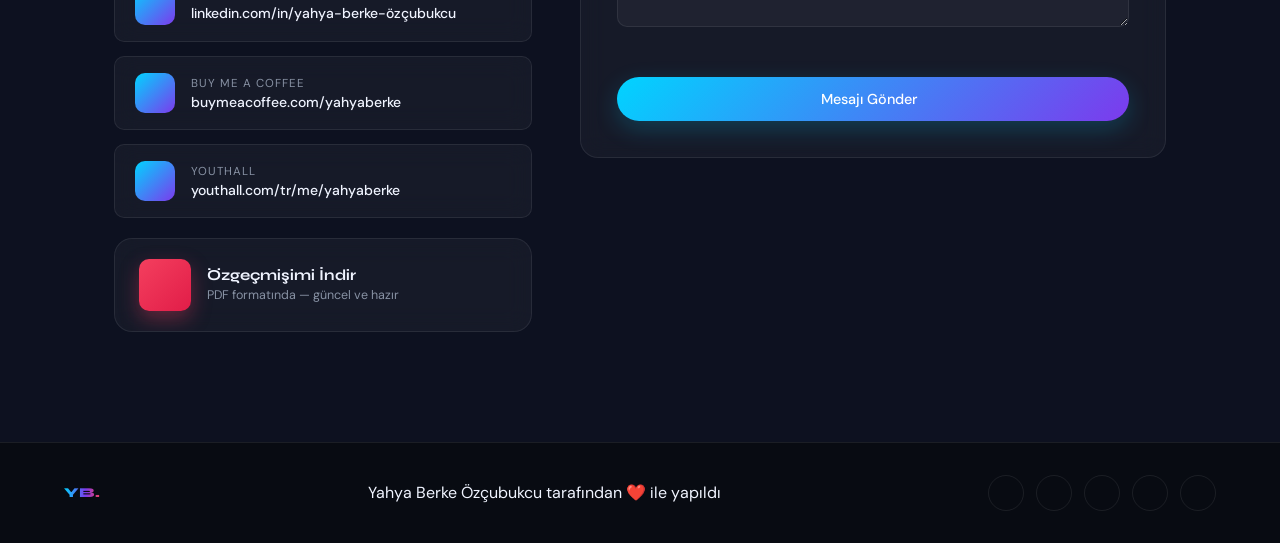
==== commit 6c56e370: "Update index.html" ====
--- a/index.html
+++ b/index.html
@@ -190,7 +190,7 @@
         <div class="about-text reveal-right">
           <p class="about-lead"
              data-tr="Merhaba! Ben Yahya Berke —   Bilgisayar Mühendisliği 3. sınıf öğrencisiyim."
-             data-en="Hello! I'm Yahya Berke — a 3rd year Computer Engineering student at Nişantaşı University, based in Istanbul/Pendik.">
+             data-en="Hello! I'm Yahya Berke — a 3rd year Computer Engineering student .">
             Merhaba! Ben Yahya Berke —  Bilgisayar Mühendisliği 3. sınıf öğrencisiyim.
           </p>
           <p data-tr="Python'dan C++'a, web geliştirmeden Flutter'a, bilgisayar görüsünden veri analizine kadar geniş bir yelpazede projeler geliştiriyorum. Udemy, Turkcell Geleceği Yazanlar ve BTK Akademi gibi platformlarla kendimi sürekli yeniliyorum."
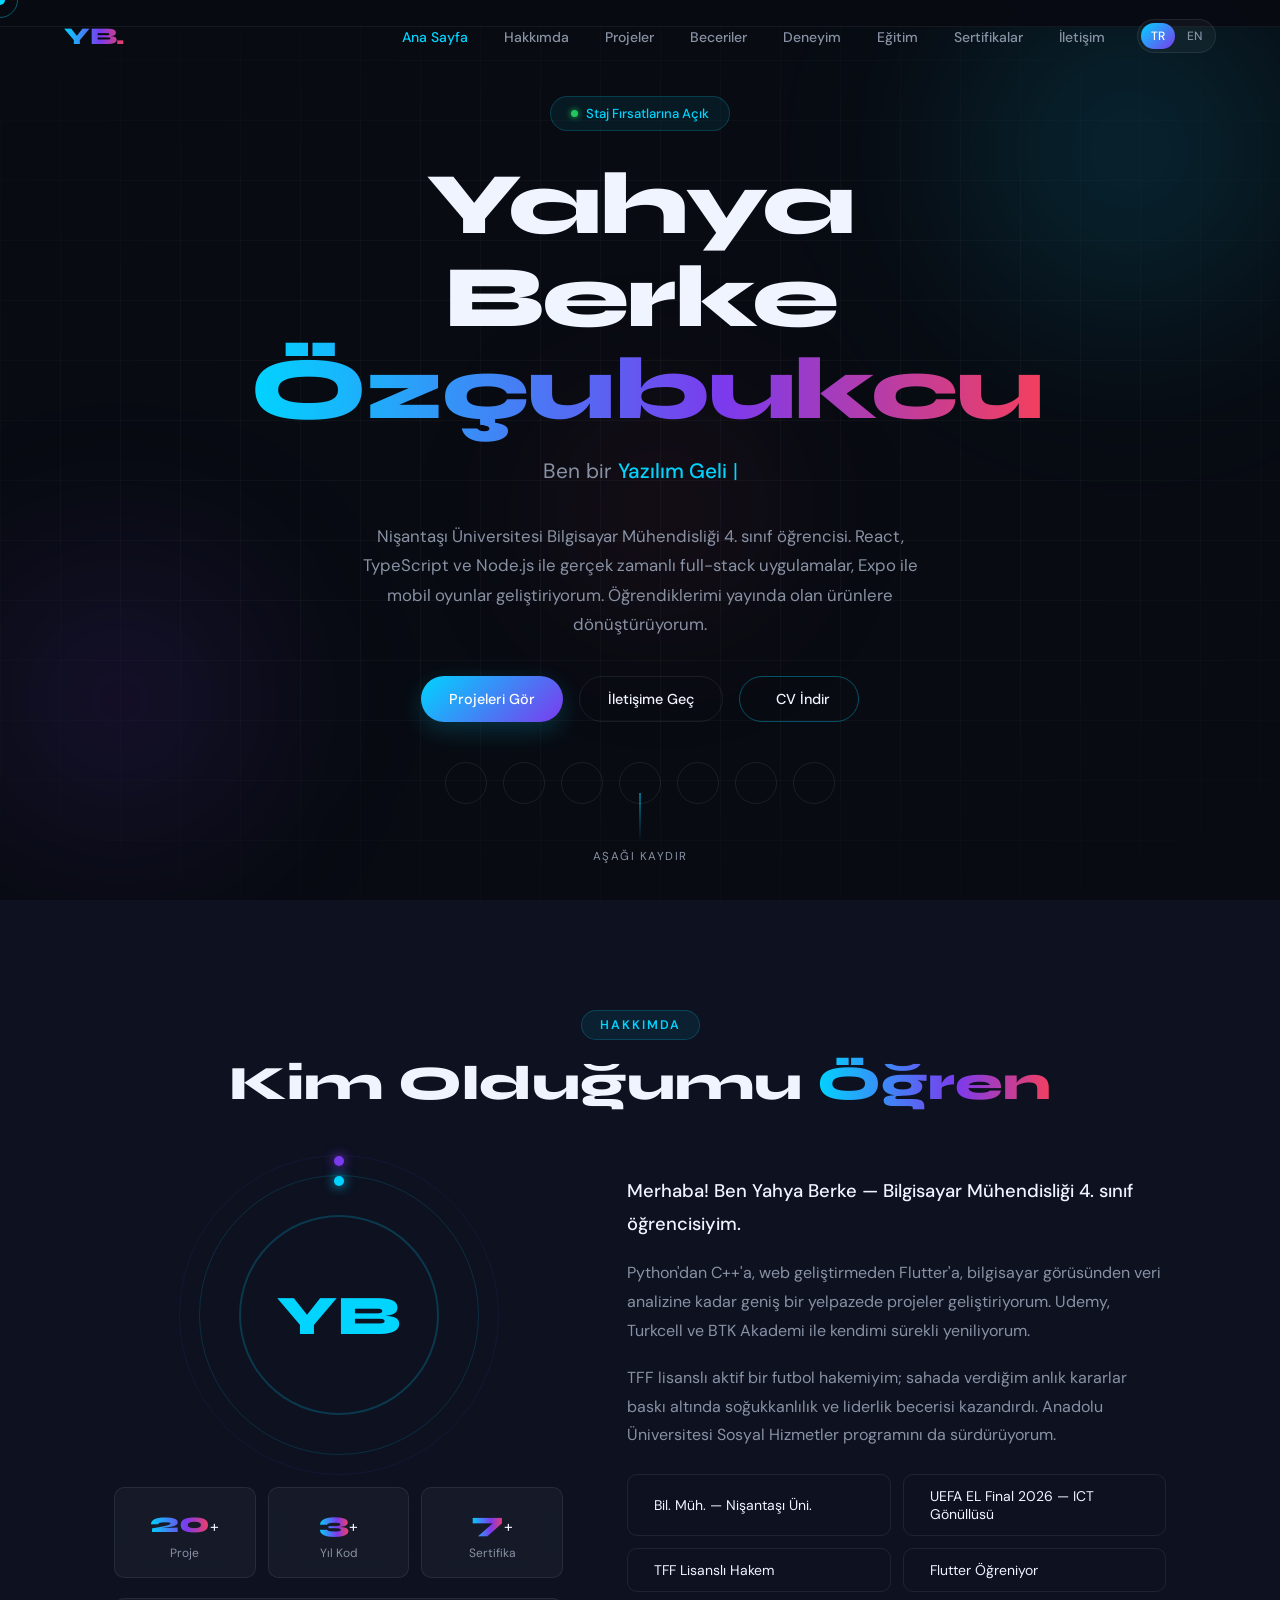
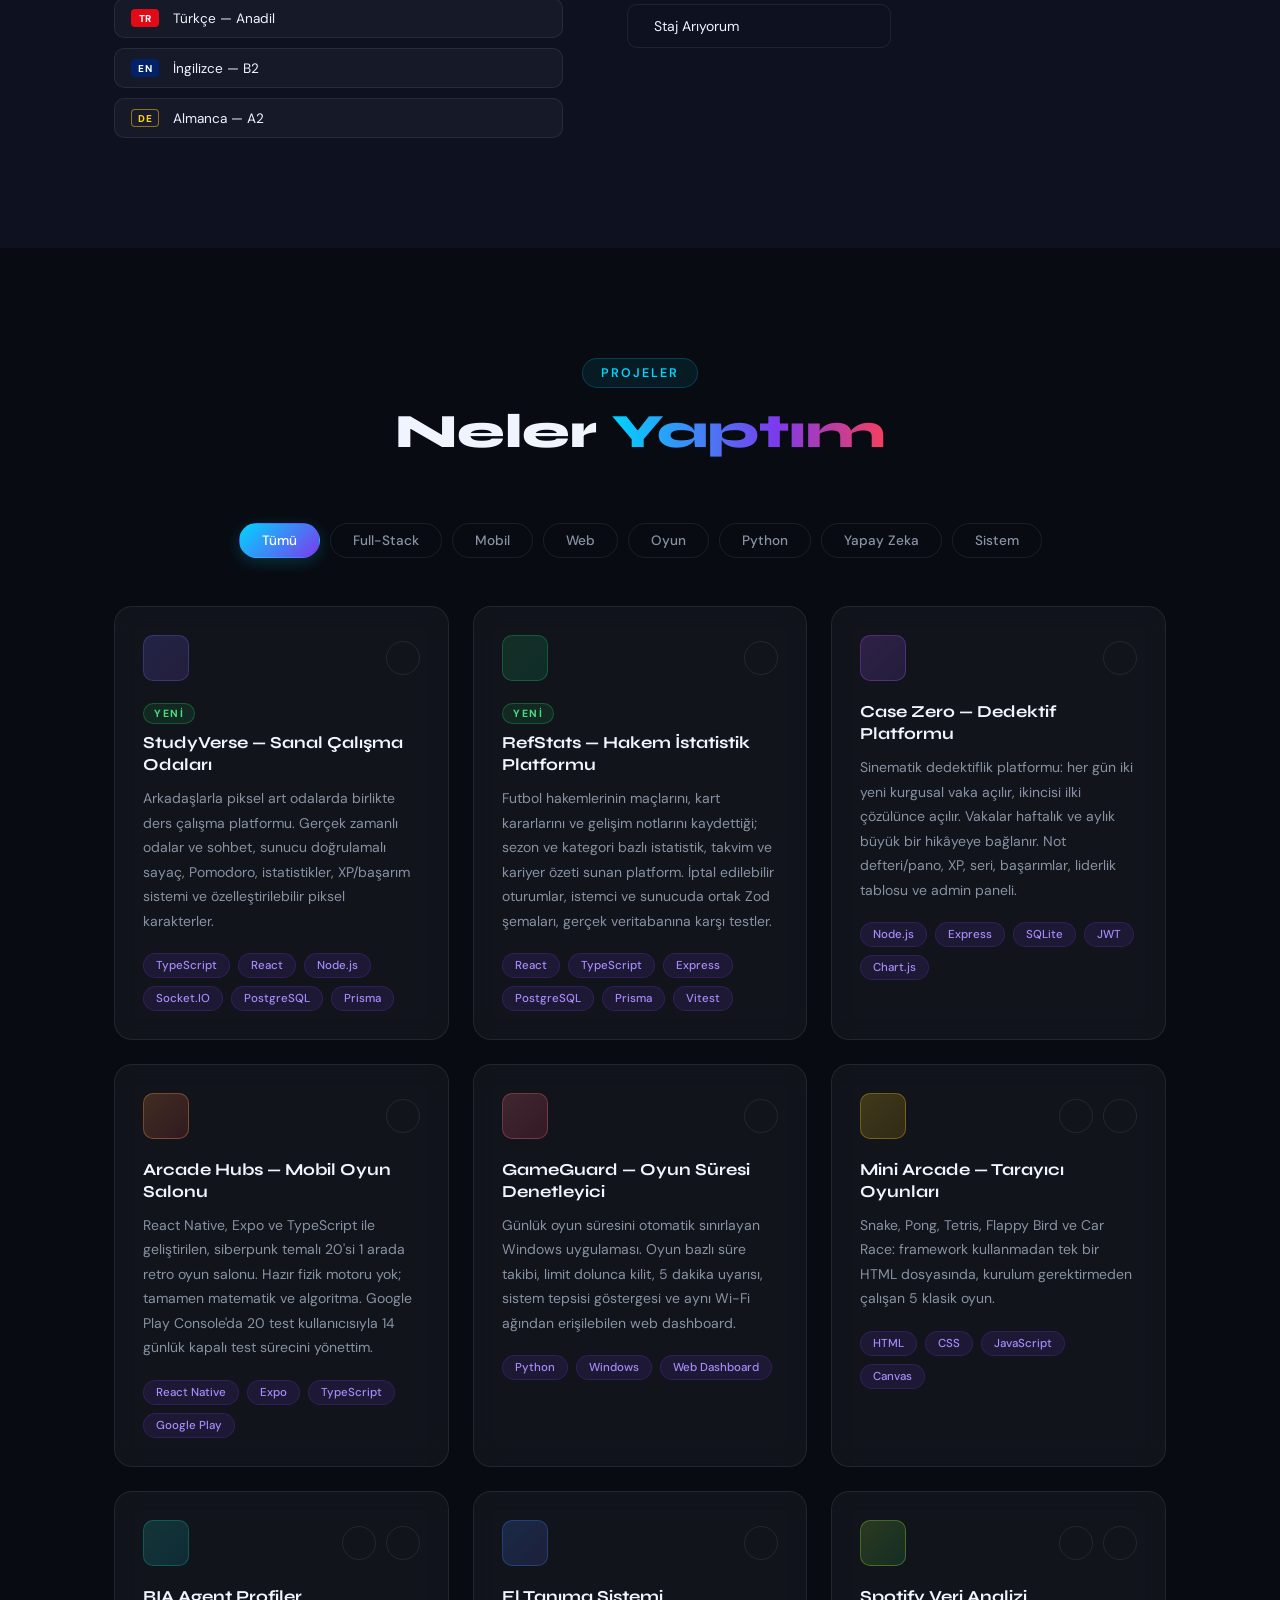
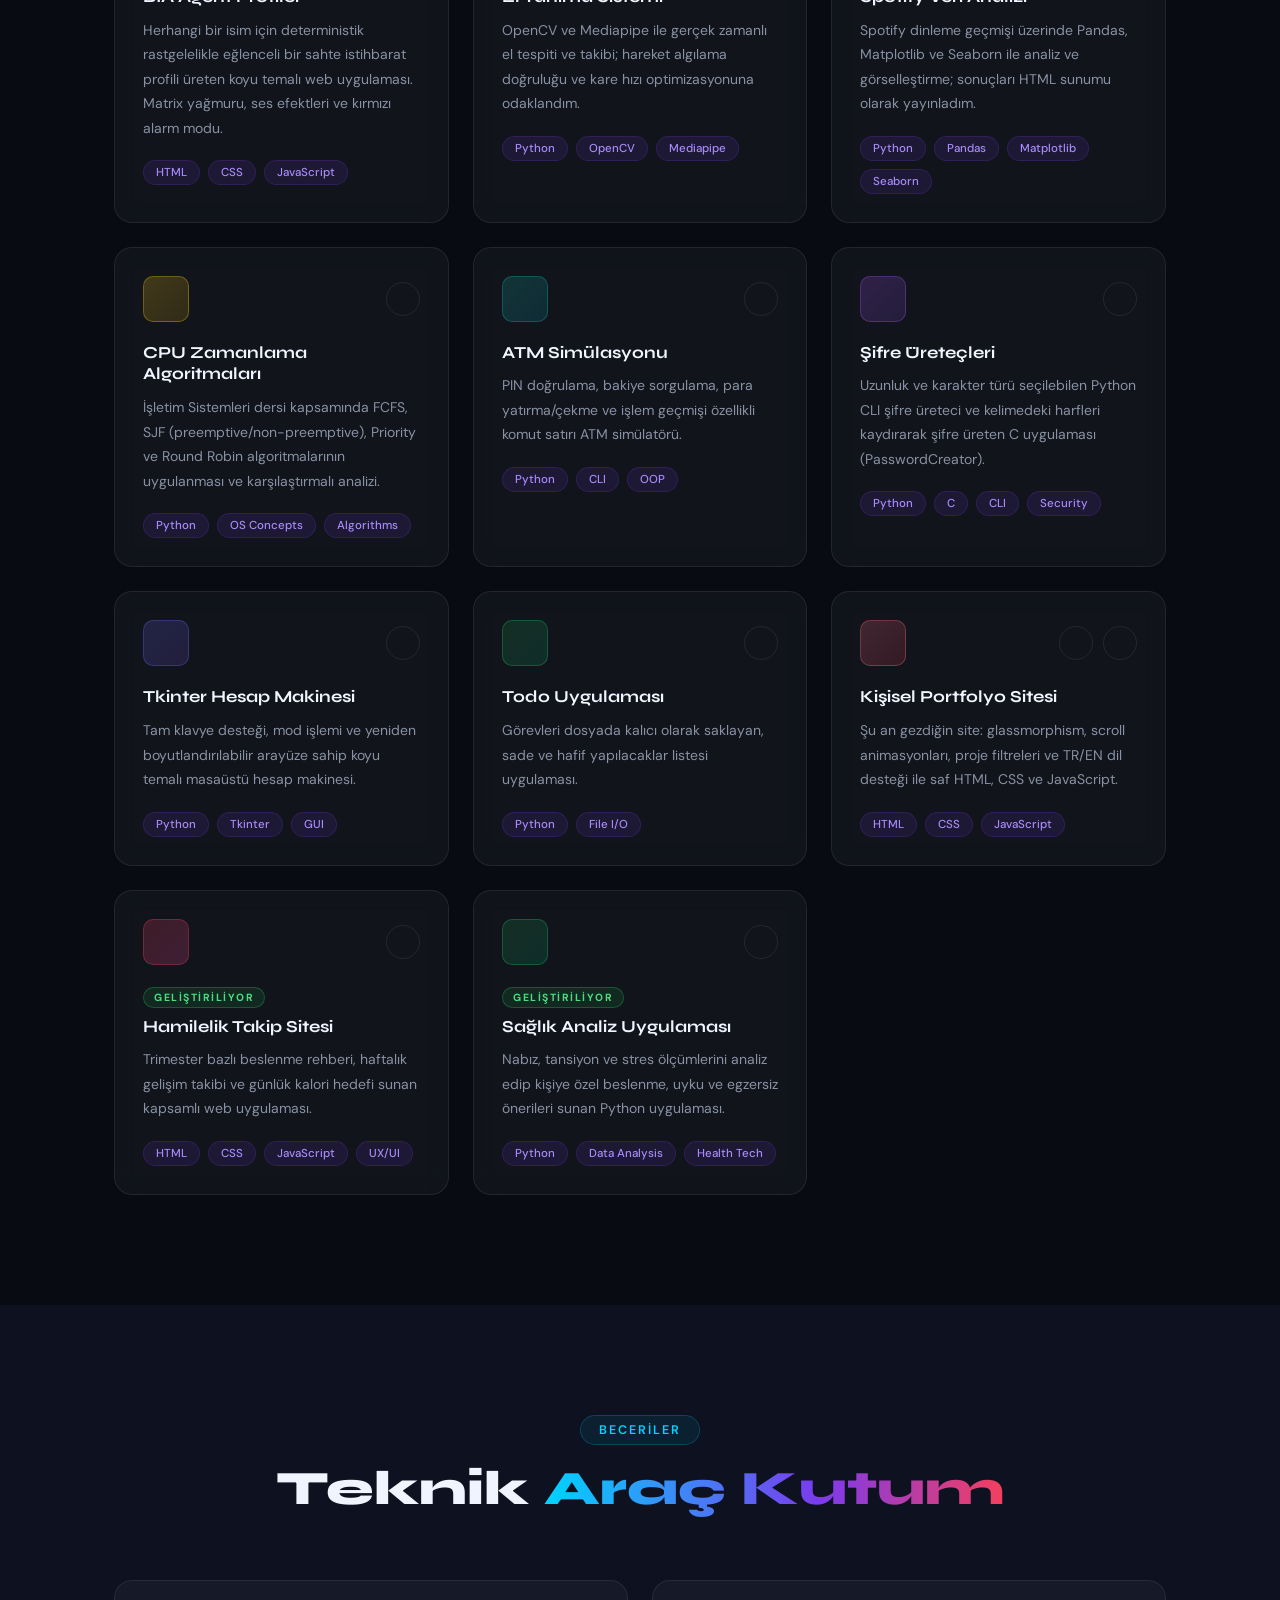
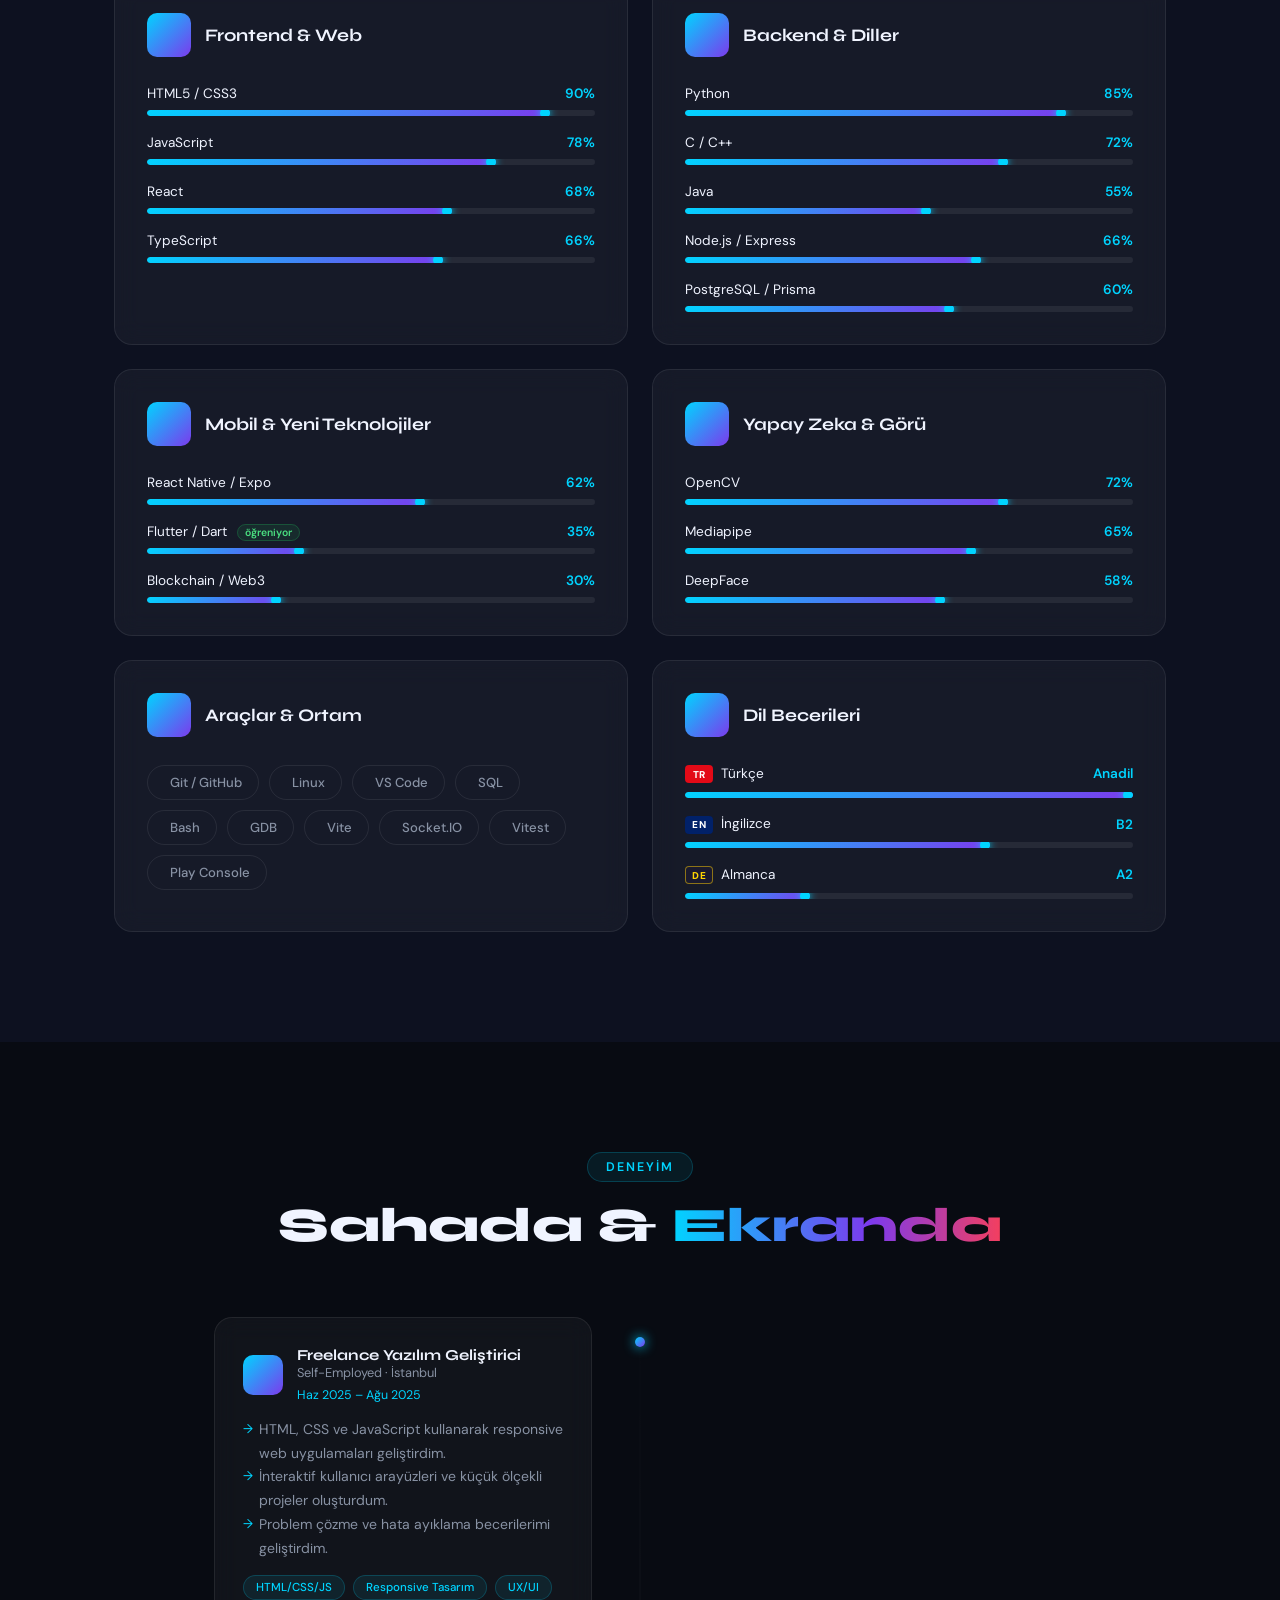
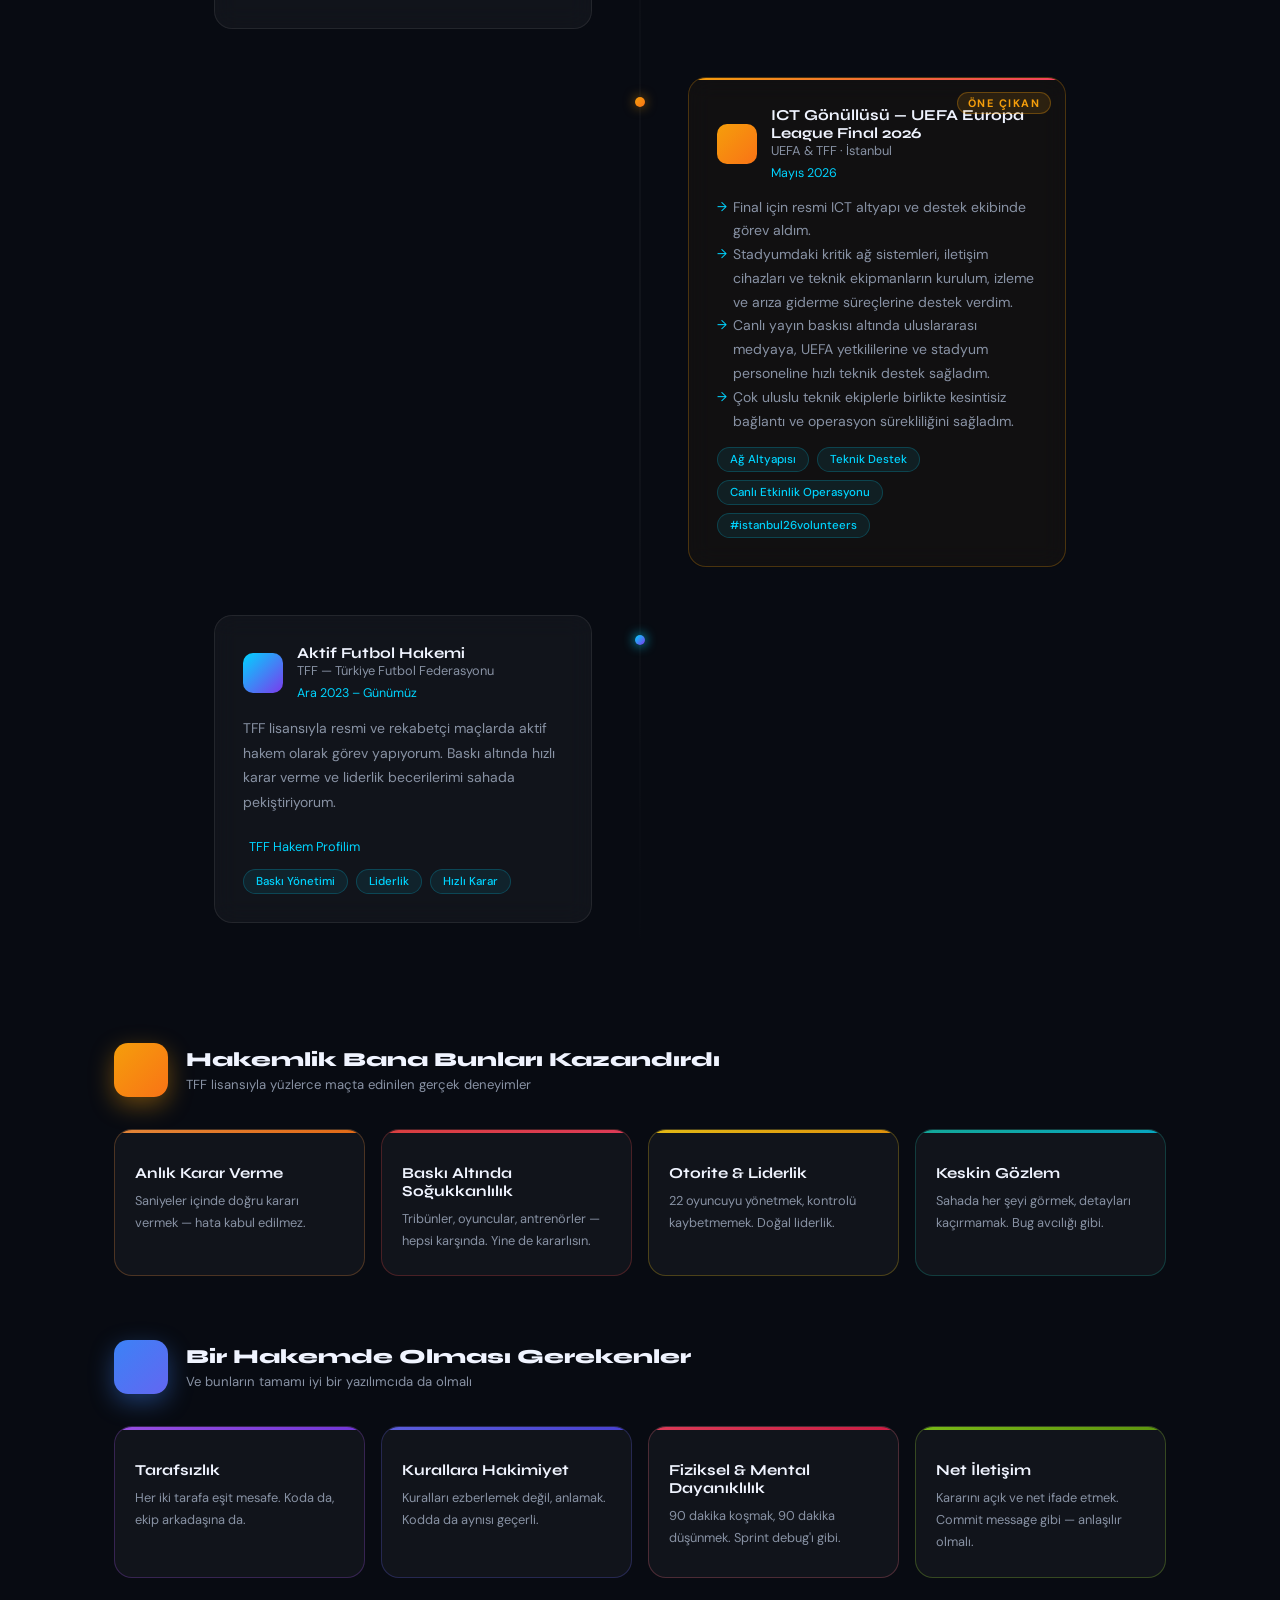
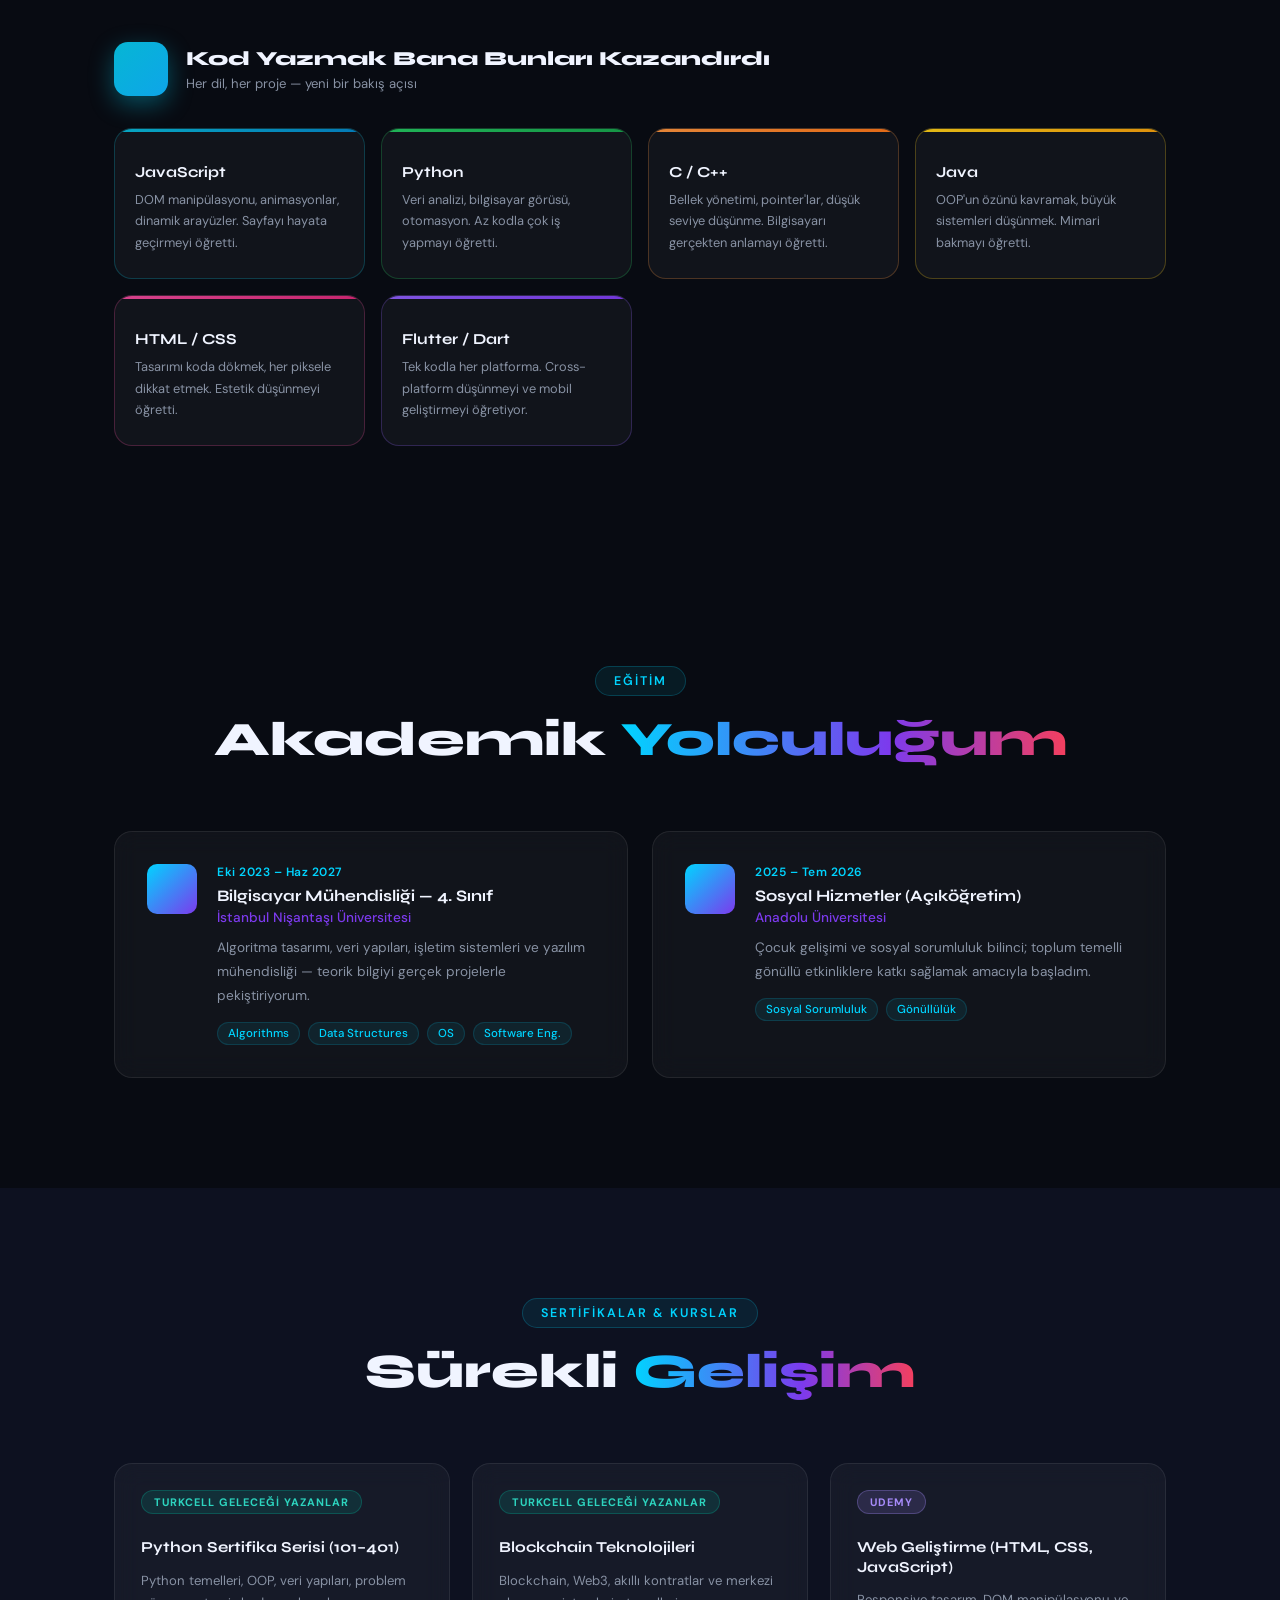
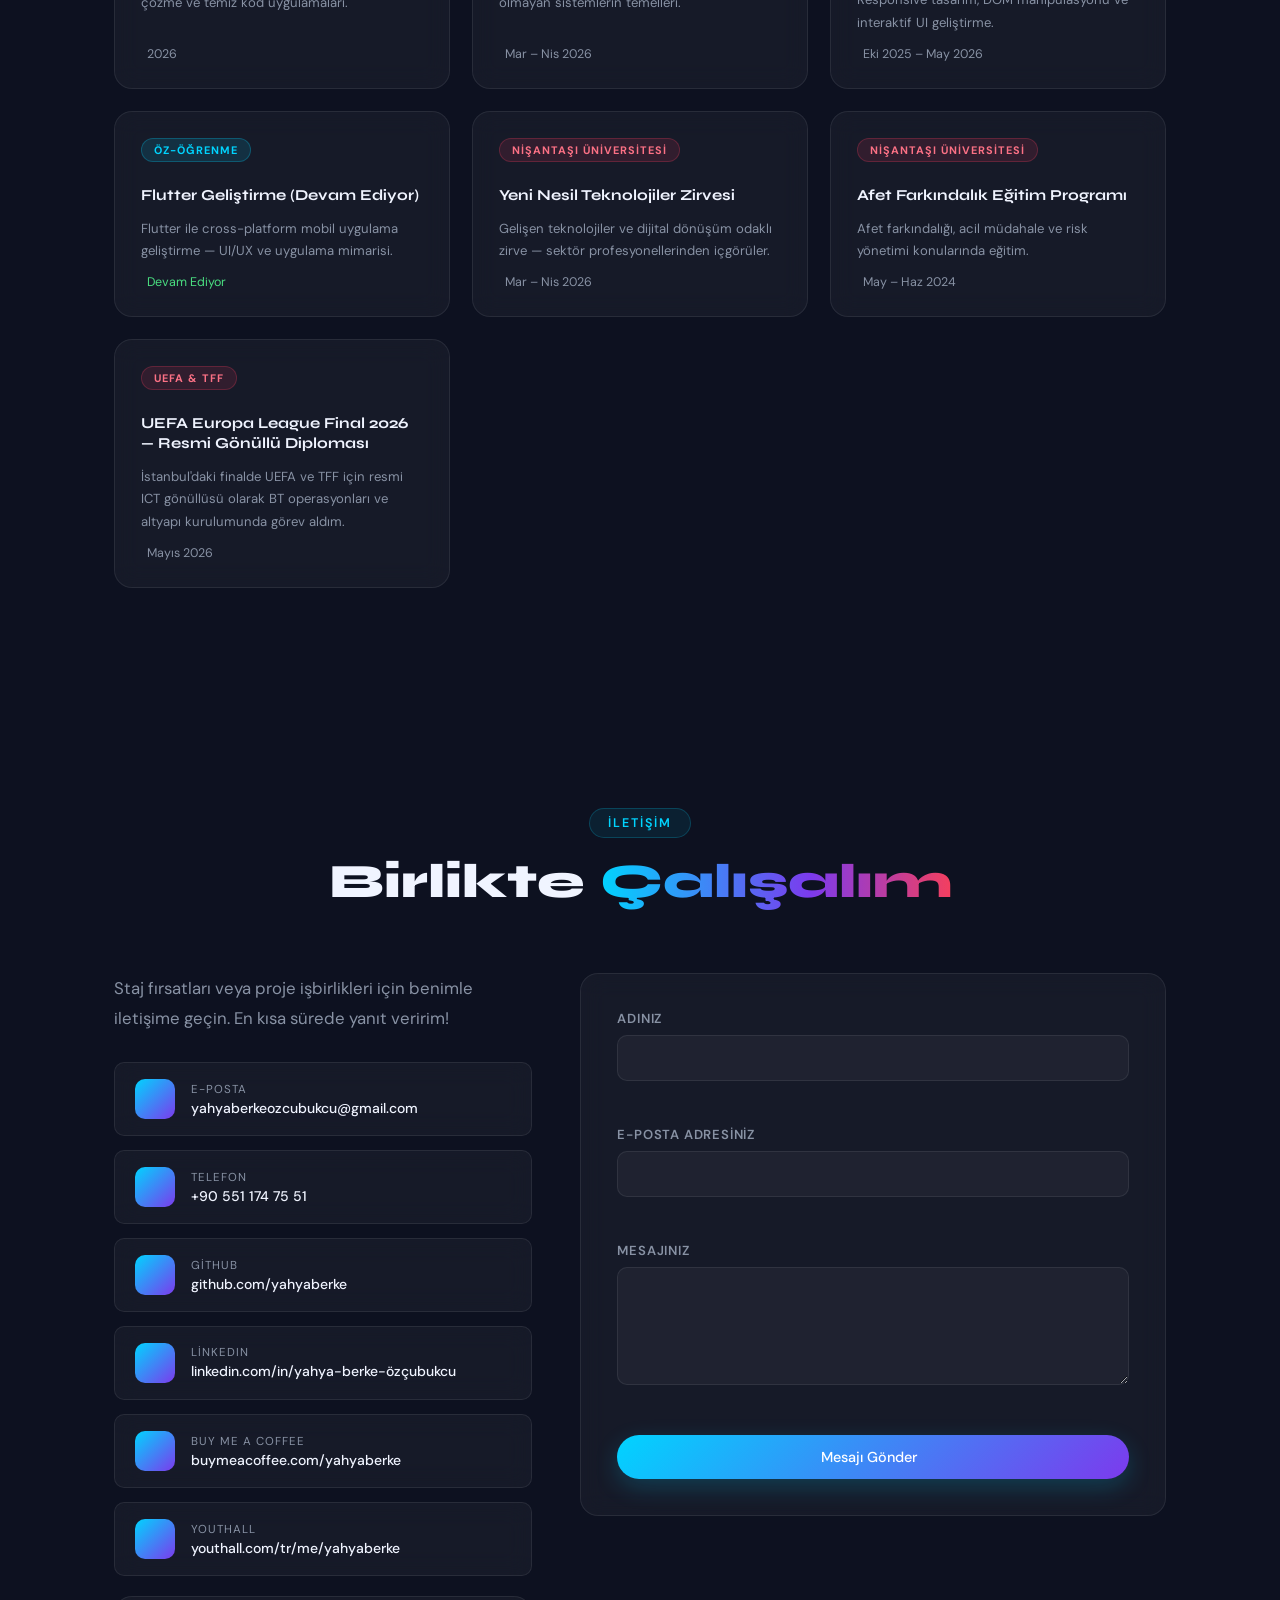
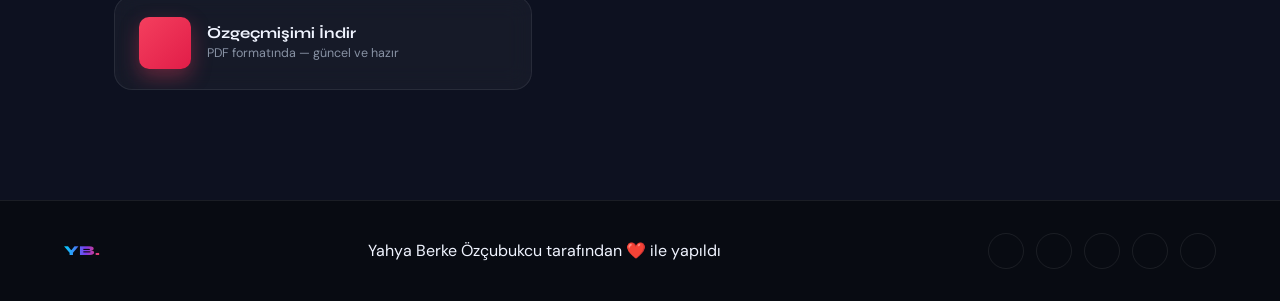
==== commit 58baf7b1: "Update portfolio with new projects, CV and experience - Add StudyVerse, RefStats, Case Zero, Arcade " ====
--- a/index.html
+++ b/index.html
@@ -86,14 +86,14 @@
         <span class="cursor-blink">|</span>
       </div>
       <p class="hero-desc reveal-up delay-3"
-         data-tr="Nişantaşı Üniversitesi Bilgisayar Mühendisliği 3. sınıf öğrencisi. Öğrendiklerimi gerçek projelere dönüştürüyor, her satır kodda büyüyorum. Sizi de bu yolculuğa ortak etmek istiyorum."
-         data-en="3rd year Computer Engineering student at Nişantaşı University. I turn what I learn into real projects and grow with every line of code. I want to bring that drive to your team.">
-        Nişantaşı Üniversitesi Bilgisayar Mühendisliği 3. sınıf öğrencisi. Öğrendiklerimi gerçek projelere dönüştürüyor, her satır kodda büyüyorum. Sizi de bu yolculuğa ortak etmek istiyorum.
+         data-tr="Nişantaşı Üniversitesi Bilgisayar Mühendisliği 4. sınıf öğrencisi. React, TypeScript ve Node.js ile gerçek zamanlı full-stack uygulamalar, Expo ile mobil oyunlar geliştiriyorum. Öğrendiklerimi yayında olan ürünlere dönüştürüyorum."
+         data-en="4th-year Computer Engineering student at Nişantaşı University. I build real-time full-stack apps with React, TypeScript and Node.js, and mobile games with Expo. I turn what I learn into shipped products.">
+        Nişantaşı Üniversitesi Bilgisayar Mühendisliği 4. sınıf öğrencisi. React, TypeScript ve Node.js ile gerçek zamanlı full-stack uygulamalar, Expo ile mobil oyunlar geliştiriyorum. Öğrendiklerimi yayında olan ürünlere dönüştürüyorum.
       </p>
       <div class="hero-cta reveal-up delay-4">
         <a href="#projects" class="btn btn-primary" data-tr="Projeleri Gör" data-en="View Projects">Projeleri Gör</a>
         <a href="#contact"  class="btn btn-ghost"   data-tr="İletişime Geç" data-en="Contact Me">İletişime Geç</a>
-        <a href="CV_Yahya_Berke_Ozcubukcu.pdf" download class="btn btn-cv" data-tr="CV İndir" data-en="Download CV">
+        <a href="Yahya_Berke_Ozcubukcu_Computer_Engineer.pdf" download class="btn btn-cv" data-tr="CV İndir" data-en="Download CV">
           <i class="ri-download-2-fill"></i>
           <span data-tr="CV İndir" data-en="Download CV">CV İndir</span>
         </a>
@@ -114,32 +114,6 @@
     </div>
   </section>
 
-  <!-- UEFA BANNER -->
-  <div class="uefa-banner">
-    <div class="container">
-      <div class="uefa-inner reveal-up">
-        <div class="uefa-icon"><i class="ri-trophy-fill"></i></div>
-        <div class="uefa-text">
-          <strong data-tr="UEFA Europa League Final 2026 — Resmi Gönüllü 🏆" data-en="UEFA Europa League Final 2026 — Official Volunteer 🏆">
-            UEFA Europa League Final 2026 — Resmi Gönüllü 🏆
-          </strong>
-          <span
-            data-tr="UEFA Europa League, dünyanın en prestijli ikinci kulüp futbol turnuvası. 2026 Finali İstanbul'da düzenleniyor — UEFA tarafından seçilmiş gönüllüler arasındayım. Akreditasyon, saha koordinasyonu ve uluslararası misafir yönetimi alanlarında görev alıyorum."
-            data-en="UEFA Europa League is the world's 2nd most prestigious club football tournament. The 2026 Final is in Istanbul — I'm among volunteers selected by UEFA, working in accreditation, field coordination, and international guest management.">
-            UEFA Europa League, dünyanın en prestijli ikinci kulüp futbol turnuvası. 2026 Finali İstanbul'da düzenleniyor — UEFA tarafından seçilmiş gönüllüler arasındayım. Akreditasyon, saha koordinasyonu ve uluslararası misafir yönetimi alanlarında görev alıyorum.
-          </span>
-        </div>
-        <div class="uefa-actions">
-          <a href="https://www.uefa.com/uefaeuropaleague/" target="_blank" class="uefa-link">
-            <i class="ri-external-link-fill"></i>
-            <span data-tr="Resmi Site" data-en="Official Site">Resmi Site</span>
-          </a>
-          <div class="uefa-badge">#istanbul26volunteers</div>
-        </div>
-      </div>
-    </div>
-  </div>
-
   <!-- ABOUT -->
   <section id="about">
     <div class="container">
@@ -157,7 +131,7 @@
             </div>
             <div class="about-stat-cards">
               <div class="stat-card glass">
-                <span class="stat-num" data-count="10">0</span>+
+                <span class="stat-num" data-count="20">0</span>+
                 <span class="stat-label" data-tr="Proje" data-en="Projects">Proje</span>
               </div>
               <div class="stat-card glass">
@@ -165,7 +139,7 @@
                 <span class="stat-label" data-tr="Yıl Kod" data-en="Yrs Coding">Yıl Kod</span>
               </div>
               <div class="stat-card glass">
-                <span class="stat-num" data-count="6">0</span>+
+                <span class="stat-num" data-count="7">0</span>+
                 <span class="stat-label" data-tr="Sertifika" data-en="Certificates">Sertifika</span>
               </div>
             </div>
@@ -189,9 +163,9 @@
 
         <div class="about-text reveal-right">
           <p class="about-lead"
-             data-tr="Merhaba! Ben Yahya Berke —   Bilgisayar Mühendisliği 3. sınıf öğrencisiyim."
-             data-en="Hello! I'm Yahya Berke — a 3rd year Computer Engineering student .">
-            Merhaba! Ben Yahya Berke —  Bilgisayar Mühendisliği 3. sınıf öğrencisiyim.
+             data-tr="Merhaba! Ben Yahya Berke — Bilgisayar Mühendisliği 4. sınıf öğrencisiyim."
+             data-en="Hello! I'm Yahya Berke — a 4th-year Computer Engineering student.">
+            Merhaba! Ben Yahya Berke — Bilgisayar Mühendisliği 4. sınıf öğrencisiyim.
           </p>
           <p data-tr="Python'dan C++'a, web geliştirmeden Flutter'a, bilgisayar görüsünden veri analizine kadar geniş bir yelpazede projeler geliştiriyorum. Udemy, Turkcell Geleceği Yazanlar ve BTK Akademi gibi platformlarla kendimi sürekli yeniliyorum."
              data-en="I build projects spanning Python to C++, web development to Flutter, and computer vision to data analysis. I constantly sharpen my skills via Udemy, Turkcell Geleceği Yazanlar, and BTK Akademi.">
@@ -208,7 +182,7 @@
             </div>
             <div class="highlight-item">
               <i class="ri-trophy-fill"></i>
-              <span data-tr="UEFA EL Final 2026 Gönüllüsü" data-en="UEFA EL Final 2026 Volunteer">UEFA EL Final 2026 Gönüllüsü</span>
+              <span data-tr="UEFA EL Final 2026 — ICT Gönüllüsü" data-en="UEFA EL Final 2026 — ICT Volunteer">UEFA EL Final 2026 — ICT Gönüllüsü</span>
             </div>
             <div class="highlight-item">
               <i class="ri-football-fill"></i>
@@ -238,6 +212,8 @@
       </div>
       <div class="filter-btns reveal-up">
         <button class="filter-btn active" data-filter="all"    data-tr="Tümü"       data-en="All">Tümü</button>
+        <button class="filter-btn"        data-filter="fullstack" data-tr="Full-Stack" data-en="Full-Stack">Full-Stack</button>
+        <button class="filter-btn"        data-filter="mobile" data-tr="Mobil"      data-en="Mobile">Mobil</button>
         <button class="filter-btn"        data-filter="web"    data-tr="Web"        data-en="Web">Web</button>
         <button class="filter-btn"        data-filter="game"   data-tr="Oyun"       data-en="Game">Oyun</button>
         <button class="filter-btn"        data-filter="python" data-tr="Python"     data-en="Python">Python</button>
@@ -246,122 +222,205 @@
       </div>
       <div class="projects-grid">
 
-        <div class="project-card glass reveal-up" data-category="game">
+        <div class="project-card glass reveal-up" data-category="fullstack">
+          <div class="project-glow"></div>
+          <div class="project-top">
+            <div class="project-icon project-icon-indigo"><i class="ri-book-open-fill"></i></div>
+            <div class="project-links">
+              <a href="https://github.com/yahyaberke/studyverse" target="_blank" class="project-link" title="GitHub"><i class="ri-github-fill"></i></a>
+            </div>
+          </div>
+          <span class="project-wip-badge" data-tr="Yeni" data-en="New">Yeni</span>
+          <h3 data-tr="StudyVerse — Sanal Çalışma Odaları" data-en="StudyVerse — Virtual Study Rooms">StudyVerse — Sanal Çalışma Odaları</h3>
+          <p data-tr="Arkadaşlarla piksel art odalarda birlikte ders çalışma platformu. Gerçek zamanlı odalar ve sohbet, sunucu doğrulamalı sayaç, Pomodoro, istatistikler, XP/başarım sistemi ve özelleştirilebilir piksel karakterler." data-en="Study together with friends in cozy pixel-art rooms. Real-time rooms and chat, server-validated timer, Pomodoro, stats, XP/achievements and customizable pixel characters.">Arkadaşlarla piksel art odalarda birlikte ders çalışma platformu. Gerçek zamanlı odalar ve sohbet, sunucu doğrulamalı sayaç, Pomodoro, istatistikler, XP/başarım sistemi ve özelleştirilebilir piksel karakterler.</p>
+          <div class="project-tags"><span>TypeScript</span><span>React</span><span>Node.js</span><span>Socket.IO</span><span>PostgreSQL</span><span>Prisma</span></div>
+        </div>
+
+        <div class="project-card glass reveal-up delay-1" data-category="fullstack">
+          <div class="project-glow"></div>
+          <div class="project-top">
+            <div class="project-icon project-icon-green"><i class="ri-football-fill"></i></div>
+            <div class="project-links">
+              <a href="https://github.com/yahyaberke/refstats" target="_blank" class="project-link" title="GitHub"><i class="ri-github-fill"></i></a>
+            </div>
+          </div>
+          <span class="project-wip-badge" data-tr="Yeni" data-en="New">Yeni</span>
+          <h3 data-tr="RefStats — Hakem İstatistik Platformu" data-en="RefStats — Referee Stats Platform">RefStats — Hakem İstatistik Platformu</h3>
+          <p data-tr="Futbol hakemlerinin maçlarını, kart kararlarını ve gelişim notlarını kaydettiği; sezon ve kategori bazlı istatistik, takvim ve kariyer özeti sunan platform. İptal edilebilir oturumlar, istemci ve sunucuda ortak Zod şemaları, gerçek veritabanına karşı testler." data-en="Platform where football referees log matches, card decisions and notes, with season/category stats, calendar and career summary. Revocable sessions, Zod schemas shared by client and server, tests against a real database.">Futbol hakemlerinin maçlarını, kart kararlarını ve gelişim notlarını kaydettiği; sezon ve kategori bazlı istatistik, takvim ve kariyer özeti sunan platform. İptal edilebilir oturumlar, istemci ve sunucuda ortak Zod şemaları, gerçek veritabanına karşı testler.</p>
+          <div class="project-tags"><span>React</span><span>TypeScript</span><span>Express</span><span>PostgreSQL</span><span>Prisma</span><span>Vitest</span></div>
+        </div>
+
+        <div class="project-card glass reveal-up delay-2" data-category="fullstack">
+          <div class="project-glow"></div>
+          <div class="project-top">
+            <div class="project-icon project-icon-purple"><i class="ri-search-eye-fill"></i></div>
+            <div class="project-links">
+              <a href="https://github.com/yahyaberke/case-zero" target="_blank" class="project-link" title="GitHub"><i class="ri-github-fill"></i></a>
+            </div>
+          </div>
+          <h3 data-tr="Case Zero — Dedektif Platformu" data-en="Case Zero — Detective Platform">Case Zero — Dedektif Platformu</h3>
+          <p data-tr="Sinematik dedektiflik platformu: her gün iki yeni kurgusal vaka açılır, ikincisi ilki çözülünce açılır. Vakalar haftalık ve aylık büyük bir hikâyeye bağlanır. Not defteri/pano, XP, seri, başarımlar, liderlik tablosu ve admin paneli." data-en="Cinematic detective platform: two new fictional cases unlock daily, the second only after the first is solved, all tied into weekly and monthly story arcs. Notebook/pinboard, XP, streaks, achievements, leaderboard and admin panel.">Sinematik dedektiflik platformu: her gün iki yeni kurgusal vaka açılır, ikincisi ilki çözülünce açılır. Vakalar haftalık ve aylık büyük bir hikâyeye bağlanır. Not defteri/pano, XP, seri, başarımlar, liderlik tablosu ve admin paneli.</p>
+          <div class="project-tags"><span>Node.js</span><span>Express</span><span>SQLite</span><span>JWT</span><span>Chart.js</span></div>
+        </div>
+
+        <div class="project-card glass reveal-up" data-category="mobile">
           <div class="project-glow"></div>
           <div class="project-top">
             <div class="project-icon project-icon-orange"><i class="ri-gamepad-fill"></i></div>
             <div class="project-links">
-              <a href="https://github.com/yahyaberke" target="_blank" class="project-link" title="GitHub"><i class="ri-github-fill"></i></a>
-            </div>
-          </div>
-          <h3 data-tr="Mini Arcade Oyun Koleksiyonu" data-en="Mini Arcade Game Collection">Mini Arcade Oyun Koleksiyonu</h3>
-          <p data-tr="Snake, Pong, Tetris ve Flappy Bird oyunlarını saf HTML, CSS ve JavaScript ile sıfırdan geliştirdim. Oyun mantığı ve tarayıcı performansına odaklandım." data-en="Built Snake, Pong, Tetris, and Flappy Bird from scratch using pure HTML, CSS, and JavaScript. Focused on game logic and browser performance.">Snake, Pong, Tetris ve Flappy Bird — saf HTML, CSS ve JavaScript ile sıfırdan geliştirildi.</p>
+              <a href="https://github.com/yahyaberke/mobile-arcade" target="_blank" class="project-link" title="GitHub"><i class="ri-github-fill"></i></a>
+            </div>
+          </div>
+          <h3 data-tr="Arcade Hubs — Mobil Oyun Salonu" data-en="Arcade Hubs — Mobile Arcade">Arcade Hubs — Mobil Oyun Salonu</h3>
+          <p data-tr="React Native, Expo ve TypeScript ile geliştirilen, siberpunk temalı 20'si 1 arada retro oyun salonu. Hazır fizik motoru yok; tamamen matematik ve algoritma. Google Play Console'da 20 test kullanıcısıyla 14 günlük kapalı test sürecini yönettim." data-en="Cyberpunk-themed 20-in-1 retro arcade built with React Native, Expo and TypeScript. No physics engine, pure math and algorithms. Led a 14-day closed test with 20 testers on Google Play Console.">React Native, Expo ve TypeScript ile geliştirilen, siberpunk temalı 20'si 1 arada retro oyun salonu. Hazır fizik motoru yok; tamamen matematik ve algoritma. Google Play Console'da 20 test kullanıcısıyla 14 günlük kapalı test sürecini yönettim.</p>
+          <div class="project-tags"><span>React Native</span><span>Expo</span><span>TypeScript</span><span>Google Play</span></div>
+        </div>
+
+        <div class="project-card glass reveal-up delay-1" data-category="python">
+          <div class="project-glow"></div>
+          <div class="project-top">
+            <div class="project-icon project-icon-rose"><i class="ri-shield-check-fill"></i></div>
+            <div class="project-links">
+              <a href="https://github.com/yahyaberke/gameguard" target="_blank" class="project-link" title="GitHub"><i class="ri-github-fill"></i></a>
+            </div>
+          </div>
+          <h3 data-tr="GameGuard — Oyun Süresi Denetleyici" data-en="GameGuard — Gaming Time Guard">GameGuard — Oyun Süresi Denetleyici</h3>
+          <p data-tr="Günlük oyun süresini otomatik sınırlayan Windows uygulaması. Oyun bazlı süre takibi, limit dolunca kilit, 5 dakika uyarısı, sistem tepsisi göstergesi ve aynı Wi-Fi ağından erişilebilen web dashboard." data-en="Windows app that automatically caps daily gaming time. Per-game tracking, lock after limit, 5-minute warning, tray indicator and a web dashboard reachable over local Wi-Fi.">Günlük oyun süresini otomatik sınırlayan Windows uygulaması. Oyun bazlı süre takibi, limit dolunca kilit, 5 dakika uyarısı, sistem tepsisi göstergesi ve aynı Wi-Fi ağından erişilebilen web dashboard.</p>
+          <div class="project-tags"><span>Python</span><span>Windows</span><span>Web Dashboard</span></div>
+        </div>
+
+        <div class="project-card glass reveal-up delay-2" data-category="game">
+          <div class="project-glow"></div>
+          <div class="project-top">
+            <div class="project-icon project-icon-yellow"><i class="ri-game-fill"></i></div>
+            <div class="project-links">
+              <a href="https://github.com/yahyaberke/mini-arcade" target="_blank" class="project-link" title="GitHub"><i class="ri-github-fill"></i></a>
+              <a href="https://yahyaberke.github.io/mini-arcade/" target="_blank" class="project-link" title="Demo"><i class="ri-external-link-line"></i></a>
+            </div>
+          </div>
+          <h3 data-tr="Mini Arcade — Tarayıcı Oyunları" data-en="Mini Arcade — Browser Games">Mini Arcade — Tarayıcı Oyunları</h3>
+          <p data-tr="Snake, Pong, Tetris, Flappy Bird ve Car Race: framework kullanmadan tek bir HTML dosyasında, kurulum gerektirmeden çalışan 5 klasik oyun." data-en="Snake, Pong, Tetris, Flappy Bird and Car Race: 5 classic games in a single HTML file, no frameworks, no install.">Snake, Pong, Tetris, Flappy Bird ve Car Race: framework kullanmadan tek bir HTML dosyasında, kurulum gerektirmeden çalışan 5 klasik oyun.</p>
+          <div class="project-tags"><span>HTML</span><span>CSS</span><span>JavaScript</span><span>Canvas</span></div>
+        </div>
+
+        <div class="project-card glass reveal-up" data-category="web">
+          <div class="project-glow"></div>
+          <div class="project-top">
+            <div class="project-icon project-icon-teal"><i class="ri-spy-fill"></i></div>
+            <div class="project-links">
+              <a href="https://github.com/yahyaberke/bia-agent-profiler" target="_blank" class="project-link" title="GitHub"><i class="ri-github-fill"></i></a>
+              <a href="https://yahyaberke.github.io/bia-agent-profiler/" target="_blank" class="project-link" title="Demo"><i class="ri-external-link-line"></i></a>
+            </div>
+          </div>
+          <h3 data-tr="BIA Agent Profiler" data-en="BIA Agent Profiler">BIA Agent Profiler</h3>
+          <p data-tr="Herhangi bir isim için deterministik rastgelelikle eğlenceli bir sahte istihbarat profili üreten koyu temalı web uygulaması. Matrix yağmuru, ses efektleri ve kırmızı alarm modu." data-en="Fun dark-themed web app that generates a fake intelligence profile for any name using deterministic randomness, with matrix rain, audio effects and red alert mode.">Herhangi bir isim için deterministik rastgelelikle eğlenceli bir sahte istihbarat profili üreten koyu temalı web uygulaması. Matrix yağmuru, ses efektleri ve kırmızı alarm modu.</p>
           <div class="project-tags"><span>HTML</span><span>CSS</span><span>JavaScript</span></div>
         </div>
 
-        <div class="project-card glass reveal-up delay-1" data-category="sys">
+        <div class="project-card glass reveal-up delay-1" data-category="ai">
+          <div class="project-glow"></div>
+          <div class="project-top">
+            <div class="project-icon project-icon-blue"><i class="ri-hand"></i></div>
+            <div class="project-links">
+              <a href="https://github.com/yahyaberke/hand-recognition" target="_blank" class="project-link" title="GitHub"><i class="ri-github-fill"></i></a>
+            </div>
+          </div>
+          <h3 data-tr="El Tanıma Sistemi" data-en="Hand Recognition System">El Tanıma Sistemi</h3>
+          <p data-tr="OpenCV ve Mediapipe ile gerçek zamanlı el tespiti ve takibi; hareket algılama doğruluğu ve kare hızı optimizasyonuna odaklandım." data-en="Real-time hand detection and tracking with OpenCV and Mediapipe, focused on gesture accuracy and frame-rate optimization.">OpenCV ve Mediapipe ile gerçek zamanlı el tespiti ve takibi; hareket algılama doğruluğu ve kare hızı optimizasyonuna odaklandım.</p>
+          <div class="project-tags"><span>Python</span><span>OpenCV</span><span>Mediapipe</span></div>
+        </div>
+
+        <div class="project-card glass reveal-up delay-2" data-category="ai">
+          <div class="project-glow"></div>
+          <div class="project-top">
+            <div class="project-icon project-icon-lime"><i class="ri-bar-chart-fill"></i></div>
+            <div class="project-links">
+              <a href="https://github.com/yahyaberke/spotify-veri-analizi" target="_blank" class="project-link" title="GitHub"><i class="ri-github-fill"></i></a>
+              <a href="https://yahyaberke.github.io/spotify-analysis-presentation/" target="_blank" class="project-link" title="Demo"><i class="ri-external-link-line"></i></a>
+            </div>
+          </div>
+          <h3 data-tr="Spotify Veri Analizi" data-en="Spotify Data Analysis">Spotify Veri Analizi</h3>
+          <p data-tr="Spotify dinleme geçmişi üzerinde Pandas, Matplotlib ve Seaborn ile analiz ve görselleştirme; sonuçları HTML sunumu olarak yayınladım." data-en="Analysis and visualization of Spotify listening history with Pandas, Matplotlib and Seaborn, published as an HTML presentation.">Spotify dinleme geçmişi üzerinde Pandas, Matplotlib ve Seaborn ile analiz ve görselleştirme; sonuçları HTML sunumu olarak yayınladım.</p>
+          <div class="project-tags"><span>Python</span><span>Pandas</span><span>Matplotlib</span><span>Seaborn</span></div>
+        </div>
+
+        <div class="project-card glass reveal-up" data-category="sys">
           <div class="project-glow"></div>
           <div class="project-top">
             <div class="project-icon project-icon-yellow"><i class="ri-cpu-fill"></i></div>
             <div class="project-links">
-              <a href="https://github.com/yahyaberke" target="_blank" class="project-link" title="GitHub"><i class="ri-github-fill"></i></a>
+              <a href="https://github.com/yahyaberke/operating-systems-scheduling" target="_blank" class="project-link" title="GitHub"><i class="ri-github-fill"></i></a>
             </div>
           </div>
           <h3 data-tr="CPU Zamanlama Algoritmaları" data-en="CPU Scheduling Algorithms">CPU Zamanlama Algoritmaları</h3>
-          <p data-tr="İşletim Sistemi dersi kapsamında FCFS, SJF (preemptive/non-preemptive), Round Robin ve Priority Scheduling algoritmalarını C ile implemente ettim." data-en="Implemented FCFS, SJF (preemptive/non-preemptive), Round Robin and Priority Scheduling in C as part of OS coursework.">FCFS, SJF (preemptive/non-preemptive), Round Robin ve Priority Scheduling — İşletim Sistemi dersi projesi.</p>
-          <div class="project-tags"><span>C</span><span>OS Concepts</span><span>Algorithms</span></div>
+          <p data-tr="İşletim Sistemleri dersi kapsamında FCFS, SJF (preemptive/non-preemptive), Priority ve Round Robin algoritmalarının uygulanması ve karşılaştırmalı analizi." data-en="Implementation and comparative analysis of FCFS, SJF (preemptive/non-preemptive), Priority and Round Robin for the Operating Systems course.">İşletim Sistemleri dersi kapsamında FCFS, SJF (preemptive/non-preemptive), Priority ve Round Robin algoritmalarının uygulanması ve karşılaştırmalı analizi.</p>
+          <div class="project-tags"><span>Python</span><span>OS Concepts</span><span>Algorithms</span></div>
+        </div>
+
+        <div class="project-card glass reveal-up delay-1" data-category="python">
+          <div class="project-glow"></div>
+          <div class="project-top">
+            <div class="project-icon project-icon-teal"><i class="ri-bank-fill"></i></div>
+            <div class="project-links">
+              <a href="https://github.com/yahyaberke/atm" target="_blank" class="project-link" title="GitHub"><i class="ri-github-fill"></i></a>
+            </div>
+          </div>
+          <h3 data-tr="ATM Simülasyonu" data-en="ATM Simulation">ATM Simülasyonu</h3>
+          <p data-tr="PIN doğrulama, bakiye sorgulama, para yatırma/çekme ve işlem geçmişi özellikli komut satırı ATM simülatörü." data-en="Command-line ATM simulator with PIN authentication, balance inquiry, deposit/withdrawal and transaction history.">PIN doğrulama, bakiye sorgulama, para yatırma/çekme ve işlem geçmişi özellikli komut satırı ATM simülatörü.</p>
+          <div class="project-tags"><span>Python</span><span>CLI</span><span>OOP</span></div>
         </div>
 
         <div class="project-card glass reveal-up delay-2" data-category="python">
           <div class="project-glow"></div>
           <div class="project-top">
-            <div class="project-icon project-icon-teal"><i class="ri-bank-fill"></i></div>
-            <div class="project-links">
-              <a href="https://github.com/yahyaberke" target="_blank" class="project-link" title="GitHub"><i class="ri-github-fill"></i></a>
-            </div>
-          </div>
-          <h3 data-tr="ATM Simülasyonu" data-en="ATM Simulation">ATM Simülasyonu</h3>
-          <p data-tr="Kimlik doğrulama, para yatırma/çekme ve temel işlem yönetimi özelliklerine sahip Python ATM simülasyon sistemi." data-en="Python ATM simulation with authentication, deposit/withdrawal, and basic transaction management.">Kimlik doğrulama, para yatırma/çekme ve temel işlem yönetimi özellikli Python ATM simülasyonu.</p>
-          <div class="project-tags"><span>Python</span><span>OOP</span><span>File I/O</span></div>
+            <div class="project-icon project-icon-purple"><i class="ri-lock-password-fill"></i></div>
+            <div class="project-links">
+              <a href="https://github.com/yahyaberke/password_creativer" target="_blank" class="project-link" title="GitHub"><i class="ri-github-fill"></i></a>
+            </div>
+          </div>
+          <h3 data-tr="Şifre Üreteçleri" data-en="Password Generators">Şifre Üreteçleri</h3>
+          <p data-tr="Uzunluk ve karakter türü seçilebilen Python CLI şifre üreteci ve kelimedeki harfleri kaydırarak şifre üreten C uygulaması (PasswordCreator)." data-en="Customizable Python CLI password generator, plus a C tool (PasswordCreator) that shifts each letter of a word to build a password.">Uzunluk ve karakter türü seçilebilen Python CLI şifre üreteci ve kelimedeki harfleri kaydırarak şifre üreten C uygulaması (PasswordCreator).</p>
+          <div class="project-tags"><span>Python</span><span>C</span><span>CLI</span><span>Security</span></div>
         </div>
 
         <div class="project-card glass reveal-up" data-category="python">
           <div class="project-glow"></div>
           <div class="project-top">
-            <div class="project-icon project-icon-purple"><i class="ri-lock-password-fill"></i></div>
-            <div class="project-links">
-              <a href="https://github.com/yahyaberke" target="_blank" class="project-link" title="GitHub"><i class="ri-github-fill"></i></a>
-            </div>
-          </div>
-          <h3 data-tr="Şifre Üreteci" data-en="Password Generator">Şifre Üreteci</h3>
-          <p data-tr="Algoritma tabanlı ve CLI versiyonları olan, güvenli ve özelleştirilebilir şifre üretme aracı." data-en="Secure, customizable password generation tool with algorithm-based and CLI versions.">Algoritma tabanlı ve CLI olmak üzere iki versiyonda geliştirilen güvenli şifre üreteci.</p>
-          <div class="project-tags"><span>Python</span><span>CLI</span><span>Security</span></div>
-        </div>
-
-        <div class="project-card glass reveal-up delay-1" data-category="ai">
-          <div class="project-glow"></div>
-          <div class="project-top">
-            <div class="project-icon project-icon-lime"><i class="ri-bar-chart-fill"></i></div>
-            <div class="project-links">
-              <a href="https://github.com/yahyaberke" target="_blank" class="project-link" title="GitHub"><i class="ri-github-fill"></i></a>
-            </div>
-          </div>
-          <h3 data-tr="Spotify Veri Analizi" data-en="Spotify Data Analysis">Spotify Veri Analizi</h3>
-          <p data-tr="Spotify veri setleri üzerinde Python ile veri analizi ve görselleştirme; grafikler ve istatistiklerle anlamlı içgörüler." data-en="Data analysis and visualization on Spotify datasets using Python, extracting insights through charts and statistics.">Spotify veri setleri üzerinde Python ile analiz; Pandas ve Matplotlib ile görselleştirme.</p>
-          <div class="project-tags"><span>Python</span><span>Pandas</span><span>Matplotlib</span></div>
-        </div>
-
-        <div class="project-card glass reveal-up delay-2" data-category="ai">
-          <div class="project-glow"></div>
-          <div class="project-top">
-            <div class="project-icon project-icon-blue"><i class="ri-hand-coin-fill"></i></div>
-            <div class="project-links">
-              <a href="https://github.com/yahyaberke" target="_blank" class="project-link" title="GitHub"><i class="ri-github-fill"></i></a>
-            </div>
-          </div>
-          <h3 data-tr="El Tanıma Sistemi" data-en="Hand Recognition System">El Tanıma Sistemi</h3>
-          <p data-tr="Bilgisayar görüsü teknikleri ile gerçek zamanlı el tespiti ve takibi. OpenCV ve Mediapipe ile geliştirildi." data-en="Real-time hand detection and tracking using computer vision techniques with OpenCV and Mediapipe.">OpenCV ve Mediapipe kullanılarak geliştirilen gerçek zamanlı el tespiti ve takibi uygulaması.</p>
-          <div class="project-tags"><span>Python</span><span>OpenCV</span><span>Mediapipe</span></div>
-        </div>
-
-        <div class="project-card glass reveal-up" data-category="web">
-          <div class="project-glow"></div>
-          <div class="project-top">
-            <div class="project-icon project-icon-indigo"><i class="ri-layout-masonry-fill"></i></div>
-            <div class="project-links">
-              <a href="https://github.com/yahyaberke" target="_blank" class="project-link" title="GitHub"><i class="ri-github-fill"></i></a>
-            </div>
-          </div>
-          <h3 data-tr="İnteraktif Web Uygulamaları" data-en="Interactive Web Applications">İnteraktif Web Uygulamaları</h3>
-          <p data-tr="UX, dinamik arayüzler ve yaratıcı UI tasarımına odaklanan responsive web uygulamaları. To-do, hesap makinesi ve organizasyon araçları dahil." data-en="Responsive web apps focused on UX, dynamic interfaces, and creative UI. Includes to-do apps, calculators, and organizational tools.">UX ve yaratıcı UI odaklı responsive web uygulamaları; to-do, hesap makinesi ve organizasyon araçları.</p>
-          <div class="project-tags"><span>HTML</span><span>CSS</span><span>JavaScript</span><span>UX/UI</span></div>
-        </div>
-
-        <div class="project-card glass reveal-up delay-1" data-category="web">
+            <div class="project-icon project-icon-indigo"><i class="ri-calculator-fill"></i></div>
+            <div class="project-links">
+              <a href="https://github.com/yahyaberke/tkinter-calculator" target="_blank" class="project-link" title="GitHub"><i class="ri-github-fill"></i></a>
+            </div>
+          </div>
+          <h3 data-tr="Tkinter Hesap Makinesi" data-en="Tkinter Calculator">Tkinter Hesap Makinesi</h3>
+          <p data-tr="Tam klavye desteği, mod işlemi ve yeniden boyutlandırılabilir arayüze sahip koyu temalı masaüstü hesap makinesi." data-en="Dark-themed desktop calculator with full keyboard support, modulo and a resizable layout.">Tam klavye desteği, mod işlemi ve yeniden boyutlandırılabilir arayüze sahip koyu temalı masaüstü hesap makinesi.</p>
+          <div class="project-tags"><span>Python</span><span>Tkinter</span><span>GUI</span></div>
+        </div>
+
+        <div class="project-card glass reveal-up delay-1" data-category="python">
+          <div class="project-glow"></div>
+          <div class="project-top">
+            <div class="project-icon project-icon-green"><i class="ri-task-fill"></i></div>
+            <div class="project-links">
+              <a href="https://github.com/yahyaberke/todo-app" target="_blank" class="project-link" title="GitHub"><i class="ri-github-fill"></i></a>
+            </div>
+          </div>
+          <h3 data-tr="Todo Uygulaması" data-en="Todo App">Todo Uygulaması</h3>
+          <p data-tr="Görevleri dosyada kalıcı olarak saklayan, sade ve hafif yapılacaklar listesi uygulaması." data-en="Minimal to-do list app that persists tasks to a file.">Görevleri dosyada kalıcı olarak saklayan, sade ve hafif yapılacaklar listesi uygulaması.</p>
+          <div class="project-tags"><span>Python</span><span>File I/O</span></div>
+        </div>
+
+        <div class="project-card glass reveal-up delay-2" data-category="web">
           <div class="project-glow"></div>
           <div class="project-top">
             <div class="project-icon project-icon-rose"><i class="ri-briefcase-4-fill"></i></div>
             <div class="project-links">
-              <a href="https://github.com/yahyaberke" target="_blank" class="project-link" title="GitHub"><i class="ri-github-fill"></i></a>
+              <a href="https://github.com/yahyaberke/yahyaberke.github.io" target="_blank" class="project-link" title="GitHub"><i class="ri-github-fill"></i></a>
+              <a href="https://yahyaberke.github.io/" target="_blank" class="project-link" title="Demo"><i class="ri-external-link-line"></i></a>
             </div>
           </div>
           <h3 data-tr="Kişisel Portfolyo Sitesi" data-en="Personal Portfolio Website">Kişisel Portfolyo Sitesi</h3>
-          <p data-tr="Projelerimi ve becerilerimi sergilemek için sıfırdan geliştirdiğim bu site; glassmorphism, scroll animasyonları ve TR/EN dil desteği içeriyor." data-en="This portfolio built from scratch featuring glassmorphism, scroll animations, and TR/EN language support.">Glassmorphism, scroll animasyonları ve TR/EN dil desteği içeren kişisel portfolyo sitesi.</p>
+          <p data-tr="Şu an gezdiğin site: glassmorphism, scroll animasyonları, proje filtreleri ve TR/EN dil desteği ile saf HTML, CSS ve JavaScript." data-en="The site you are on: glassmorphism, scroll animations, project filters and TR/EN support in pure HTML, CSS and JavaScript.">Şu an gezdiğin site: glassmorphism, scroll animasyonları, proje filtreleri ve TR/EN dil desteği ile saf HTML, CSS ve JavaScript.</p>
           <div class="project-tags"><span>HTML</span><span>CSS</span><span>JavaScript</span></div>
-        </div>
-
-        <div class="project-card glass reveal-up delay-2" data-category="web">
-          <div class="project-glow"></div>
-          <div class="project-top">
-            <div class="project-icon"><i class="ri-smartphone-fill"></i></div>
-            <div class="project-links">
-              <a href="https://github.com/yahyaberke" target="_blank" class="project-link" title="GitHub"><i class="ri-github-fill"></i></a>
-            </div>
-          </div>
-          <span class="project-wip-badge" data-tr="Devam Ediyor" data-en="In Progress">Devam Ediyor</span>
-          <h3 data-tr="Flutter Mobil Uygulama" data-en="Flutter Mobile App">Flutter Mobil Uygulama</h3>
-          <p data-tr="Flutter ile cross-platform mobil uygulama geliştirme öğreniliyor; UI/UX ve uygulama mimarisine odaklanılıyor." data-en="Learning cross-platform mobile development with Flutter, focusing on UI/UX and app architecture.">Flutter ile cross-platform mobil uygulama geliştirme — UI/UX ve uygulama mimarisine odaklanılıyor.</p>
-          <div class="project-tags"><span>Flutter</span><span>Dart</span><span>Mobile</span></div>
         </div>
 
         <!-- Pregnancy Tracker -->
@@ -422,11 +481,12 @@
               <div class="skill-bar-track"><div class="skill-bar-fill" data-width="78"></div></div>
             </div>
             <div class="skill-bar-item">
-              <div class="skill-bar-label">
-                <span>React <span class="learning-tag" data-tr="öğreniyor" data-en="learning">öğreniyor</span></span>
-                <span class="skill-pct">40%</span>
-              </div>
-              <div class="skill-bar-track"><div class="skill-bar-fill" data-width="40"></div></div>
+              <div class="skill-bar-label"><span>React</span><span class="skill-pct">68%</span></div>
+              <div class="skill-bar-track"><div class="skill-bar-fill" data-width="68"></div></div>
+            </div>
+            <div class="skill-bar-item">
+              <div class="skill-bar-label"><span>TypeScript</span><span class="skill-pct">66%</span></div>
+              <div class="skill-bar-track"><div class="skill-bar-fill" data-width="66"></div></div>
             </div>
           </div>
         </div>
@@ -449,6 +509,14 @@
               <div class="skill-bar-label"><span>Java</span><span class="skill-pct">55%</span></div>
               <div class="skill-bar-track"><div class="skill-bar-fill" data-width="55"></div></div>
             </div>
+            <div class="skill-bar-item">
+              <div class="skill-bar-label"><span>Node.js / Express</span><span class="skill-pct">66%</span></div>
+              <div class="skill-bar-track"><div class="skill-bar-fill" data-width="66"></div></div>
+            </div>
+            <div class="skill-bar-item">
+              <div class="skill-bar-label"><span>PostgreSQL / Prisma</span><span class="skill-pct">60%</span></div>
+              <div class="skill-bar-track"><div class="skill-bar-fill" data-width="60"></div></div>
+            </div>
           </div>
         </div>
 
@@ -458,6 +526,10 @@
             <h3 data-tr="Mobil & Yeni Teknolojiler" data-en="Mobile & Emerging Tech">Mobil & Yeni Teknolojiler</h3>
           </div>
           <div class="skill-bars">
+            <div class="skill-bar-item">
+              <div class="skill-bar-label"><span>React Native / Expo</span><span class="skill-pct">62%</span></div>
+              <div class="skill-bar-track"><div class="skill-bar-fill" data-width="62"></div></div>
+            </div>
             <div class="skill-bar-item">
               <div class="skill-bar-label">
                 <span>Flutter / Dart <span class="learning-tag" data-tr="öğreniyor" data-en="learning">öğreniyor</span></span>
@@ -505,6 +577,10 @@
             <span class="skill-tag"><i class="ri-database-2-fill"></i> SQL</span>
             <span class="skill-tag"><i class="ri-command-fill"></i> Bash</span>
             <span class="skill-tag"><i class="ri-bug-fill"></i> GDB</span>
+            <span class="skill-tag"><i class="ri-flashlight-fill"></i> Vite</span>
+            <span class="skill-tag"><i class="ri-wireless-charging-fill"></i> Socket.IO</span>
+            <span class="skill-tag"><i class="ri-test-tube-fill"></i> Vitest</span>
+            <span class="skill-tag"><i class="ri-google-play-fill"></i> Play Console</span>
           </div>
         </div>
 
@@ -584,17 +660,22 @@
             <div class="tl-header">
               <div class="tl-icon tl-icon-gold"><i class="ri-trophy-fill"></i></div>
               <div>
-                <h3 data-tr="UEFA Europa League Final 2026 Gönüllüsü" data-en="UEFA Europa League Final 2026 Volunteer">UEFA Europa League Final 2026 Gönüllüsü</h3>
-                <span class="tl-org">UEFA · İstanbul</span>
+                <h3 data-tr="ICT Gönüllüsü — UEFA Europa League Final 2026" data-en="ICT Staff Volunteer — UEFA Europa League Final 2026">ICT Gönüllüsü — UEFA Europa League Final 2026</h3>
+                <span class="tl-org">UEFA &amp; TFF · İstanbul</span>
                 <span class="tl-meta" data-tr="Mayıs 2026" data-en="May 2026">Mayıs 2026</span>
               </div>
             </div>
-            <p data-tr="UEFA tarafından düzenlenen Europa League Final 2026 etkinliğinde resmi gönüllü olarak seçildim. Uluslararası iletişim, ekip koordinasyonu ve yüksek baskı altında çalışma deneyimi kazandım." data-en="Selected as an official volunteer for the UEFA Europa League Final 2026. Gained experience in international communication, team coordination, and working under high pressure.">
-              UEFA tarafından düzenlenen Europa League Final 2026'da resmi gönüllü olarak seçildim. Uluslararası iletişim, ekip koordinasyonu ve yüksek baskı altında çalışma deneyimi kazandım.
-            </p>
+            <ul class="tl-list">
+              <li data-tr="Final için resmi ICT altyapı ve destek ekibinde görev aldım." data-en="Part of the official ICT infrastructure and support team for the final.">Final için resmi ICT altyapı ve destek ekibinde görev aldım.</li>
+              <li data-tr="Stadyumdaki kritik ağ sistemleri, iletişim cihazları ve teknik ekipmanların kurulum, izleme ve arıza giderme süreçlerine destek verdim." data-en="Assisted in deploying, monitoring and troubleshooting critical network systems, communication devices and tech equipment at the venue.">Stadyumdaki kritik ağ sistemleri, iletişim cihazları ve teknik ekipmanların kurulum, izleme ve arıza giderme süreçlerine destek verdim.</li>
+              <li data-tr="Canlı yayın baskısı altında uluslararası medyaya, UEFA yetkililerine ve stadyum personeline hızlı teknik destek sağladım." data-en="Provided rapid-response technical support to international media, UEFA officials and stadium staff in a live, high-pressure environment.">Canlı yayın baskısı altında uluslararası medyaya, UEFA yetkililerine ve stadyum personeline hızlı teknik destek sağladım.</li>
+              <li data-tr="Çok uluslu teknik ekiplerle birlikte kesintisiz bağlantı ve operasyon sürekliliğini sağladım." data-en="Worked with multinational technical teams to keep connectivity and operations seamless.">Çok uluslu teknik ekiplerle birlikte kesintisiz bağlantı ve operasyon sürekliliğini sağladım.</li>
+            </ul>
+            
             <div class="tl-skills">
-              <span data-tr="Uluslararası Etkinlik" data-en="International Event">Uluslararası Etkinlik</span>
-              <span data-tr="Ekip Koordinasyonu" data-en="Team Coordination">Ekip Koordinasyonu</span>
+              <span data-tr="Ağ Altyapısı" data-en="Network Infrastructure">Ağ Altyapısı</span>
+              <span data-tr="Teknik Destek" data-en="Technical Support">Teknik Destek</span>
+              <span data-tr="Canlı Etkinlik Operasyonu" data-en="Live Event Ops">Canlı Etkinlik Operasyonu</span>
               <span>#istanbul26volunteers</span>
             </div>
           </div>
@@ -609,11 +690,11 @@
               <div>
                 <h3 data-tr="Aktif Futbol Hakemi" data-en="Active Football Referee">Aktif Futbol Hakemi</h3>
                 <span class="tl-org">TFF — Türkiye Futbol Federasyonu</span>
-                <span class="tl-meta">2021 – <span data-tr="Günümüz" data-en="Present">Günümüz</span></span>
-              </div>
-            </div>
-            <p data-tr="TFF lisansıyla rekabetçi gençlik ligi maçlarında aktif hakem olarak görev yapıyorum. Yüksek baskı altında hızlı karar verme, liderlik ve dinamik ortamlarda kontrolü sürdürme konusunda derin deneyim kazandım." data-en="Actively officiating competitive youth league matches under TFF license. Deep experience in quick decision-making under pressure, leadership, and maintaining control in dynamic environments.">
-              TFF lisansıyla rekabetçi gençlik ligi maçlarında aktif hakem olarak görev yapıyorum. Baskı altında hızlı karar verme ve liderlik becerilerimi sahada pekiştiriyorum.
+                <span class="tl-meta">Ara 2023 – <span data-tr="Günümüz" data-en="Present">Günümüz</span></span>
+              </div>
+            </div>
+            <p data-tr="TFF lisansıyla resmi ve rekabetçi maçlarda aktif hakem olarak görev yapıyorum. Yüksek baskı altında hızlı karar verme, liderlik ve dinamik ortamlarda kontrolü sürdürme konusunda derin deneyim kazandım." data-en="Actively officiating official and competitive matches under TFF license. Deep experience in quick decision-making under pressure, leadership, and maintaining control in dynamic environments.">
+              TFF lisansıyla resmi ve rekabetçi maçlarda aktif hakem olarak görev yapıyorum. Baskı altında hızlı karar verme ve liderlik becerilerimi sahada pekiştiriyorum.
             </p>
             <a href="https://www.tff.org/Default.aspx?pageID=531&hakemID=2793559" target="_blank" class="tl-ext-link">
               <i class="ri-external-link-fill"></i>
@@ -758,7 +839,7 @@
           <div class="edu-icon"><i class="ri-computer-fill"></i></div>
           <div class="edu-body">
             <div class="edu-dates">Eki 2023 – Haz 2027</div>
-            <h3 data-tr="Bilgisayar Mühendisliği — 3. Sınıf" data-en="Computer Engineering — 3rd Year">Bilgisayar Mühendisliği — 3. Sınıf</h3>
+            <h3 data-tr="Bilgisayar Mühendisliği — 4. Sınıf" data-en="Computer Engineering — 4th Year">Bilgisayar Mühendisliği — 4. Sınıf</h3>
             <p class="edu-school">İstanbul Nişantaşı Üniversitesi</p>
             <p class="edu-desc"
                data-tr="Algoritma tasarımı, veri yapıları, işletim sistemleri ve yazılım mühendisliği alanlarında kapsamlı lisans eğitimi. Teorik bilgiyi gerçek projelerle pekiştiriyorum."
@@ -845,6 +926,15 @@
           <span class="cert-date"><i class="ri-calendar-fill"></i> May – Haz 2024</span>
         </div>
 
+
+        <div class="cert-card glass reveal-up">
+          <div class="cert-provider prov-ntu">UEFA &amp; TFF</div>
+          <div class="cert-icon"><i class="ri-trophy-fill"></i></div>
+          <h4 data-tr="UEFA Europa League Final 2026 — Resmi Gönüllü Diploması" data-en="UEFA Europa League Final 2026 — Official Volunteer Diploma">UEFA Europa League Final 2026 — Resmi Gönüllü Diploması</h4>
+          <p data-tr="İstanbul'daki finalde UEFA ve TFF için resmi ICT gönüllüsü olarak BT operasyonları ve altyapı kurulumunda görev aldım." data-en="Served as an official ICT volunteer for UEFA and TFF at the final in Istanbul, supporting IT operations and infrastructure deployment.">İstanbul'daki finalde UEFA ve TFF için resmi ICT gönüllüsü olarak BT operasyonları ve altyapı kurulumunda görev aldım.</p>
+          <span class="cert-date"><i class="ri-calendar-fill"></i> <span data-tr="Mayıs 2026" data-en="May 2026">Mayıs 2026</span></span>
+        </div>
+
       </div>
     </div>
   </section>
@@ -910,7 +1000,7 @@
           </div>
 
           <!-- CV Download Card -->
-          <a href="CV_Yahya_Berke_Ozcubukcu.pdf" download class="cv-download-card glass">
+          <a href="Yahya_Berke_Ozcubukcu_Computer_Engineer.pdf" download class="cv-download-card glass">
             <div class="cv-dl-icon"><i class="ri-file-pdf-2-fill"></i></div>
             <div class="cv-dl-text">
               <span class="cv-dl-title" data-tr="Özgeçmişimi İndir" data-en="Download My Resume">Özgeçmişimi İndir</span>
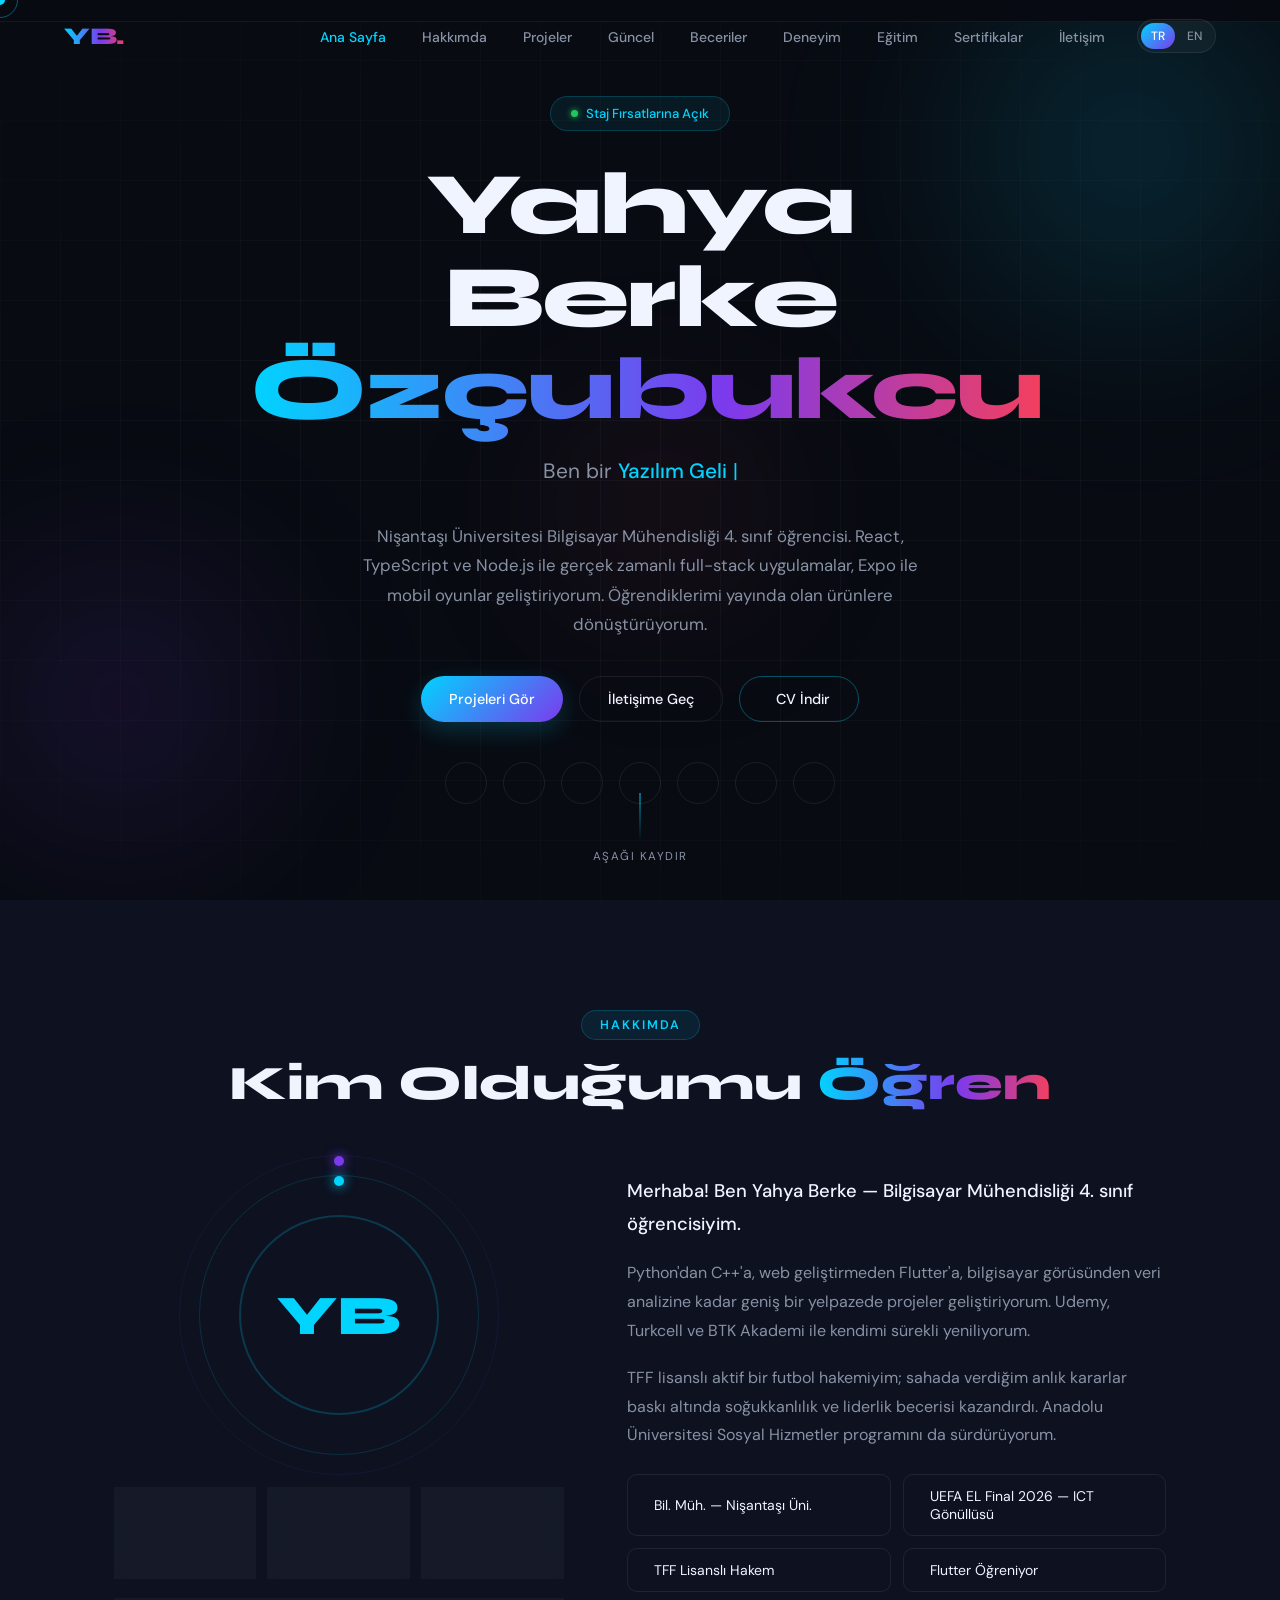
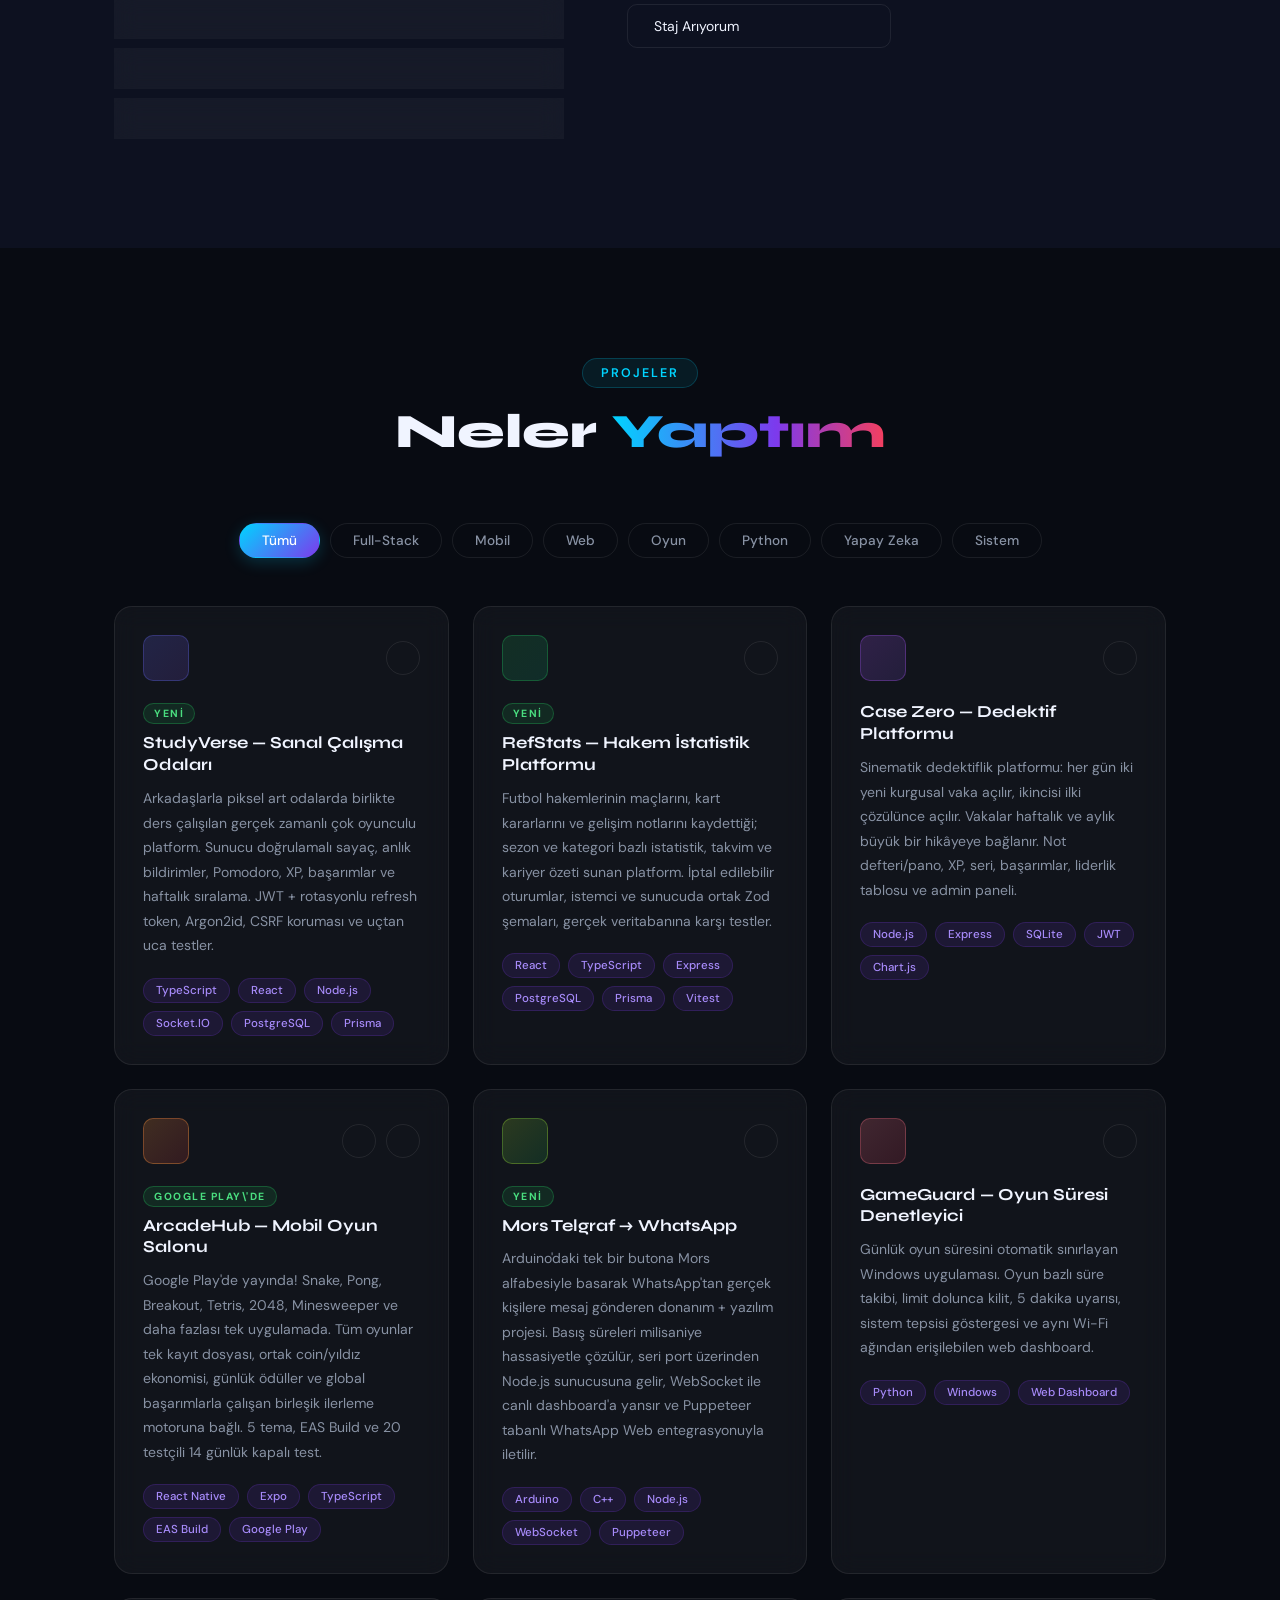
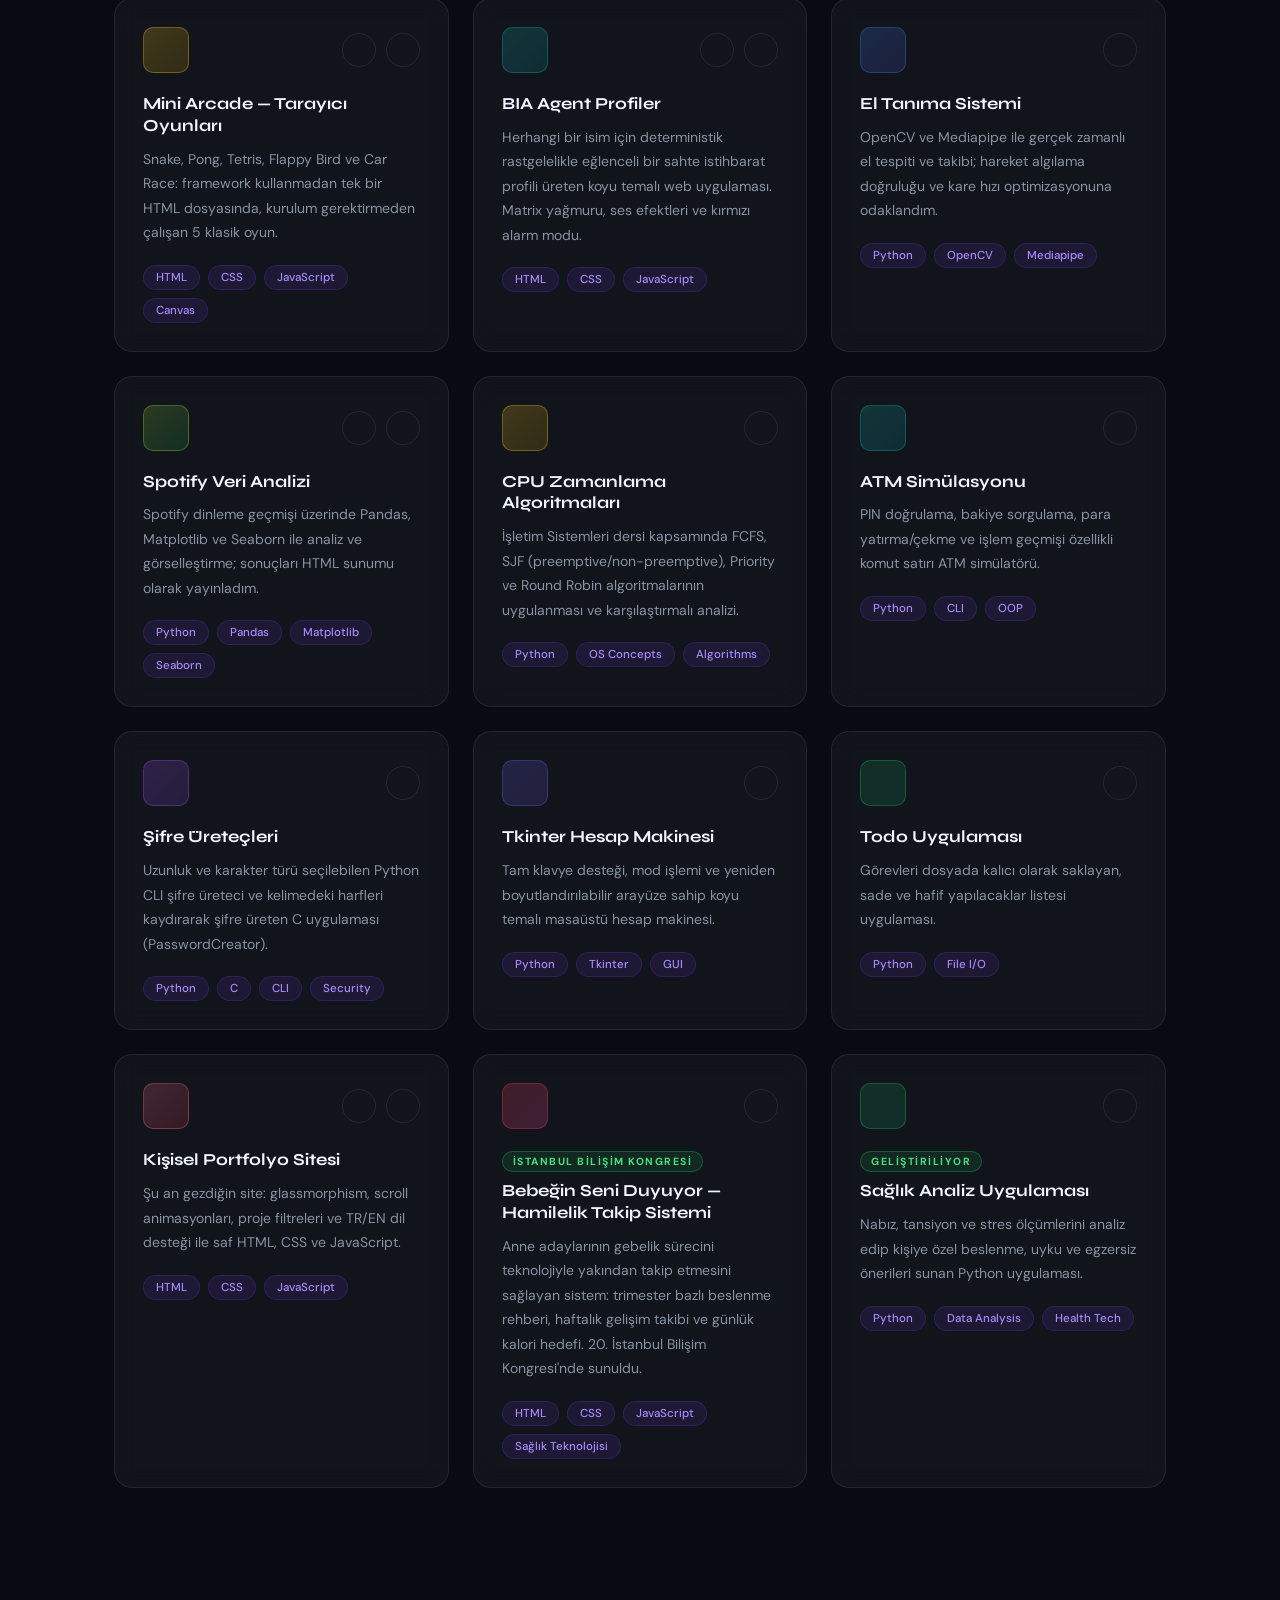
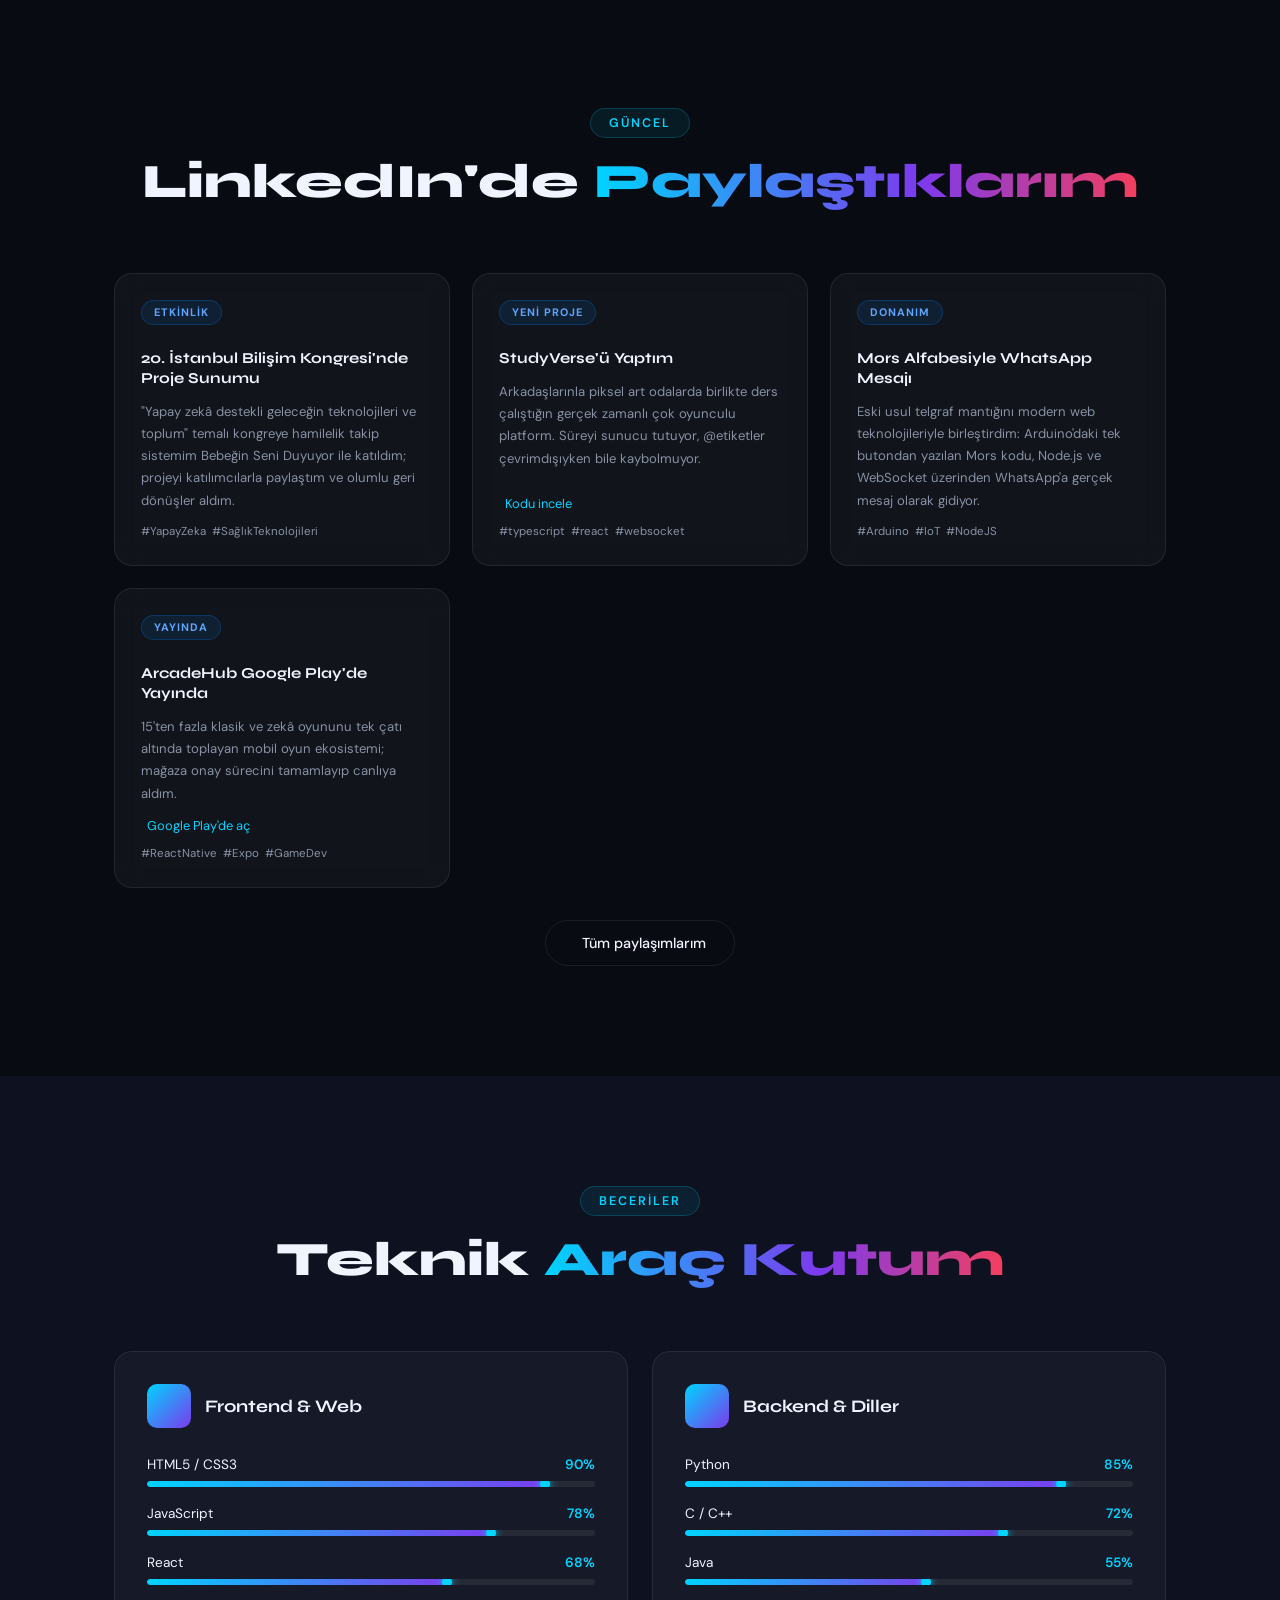
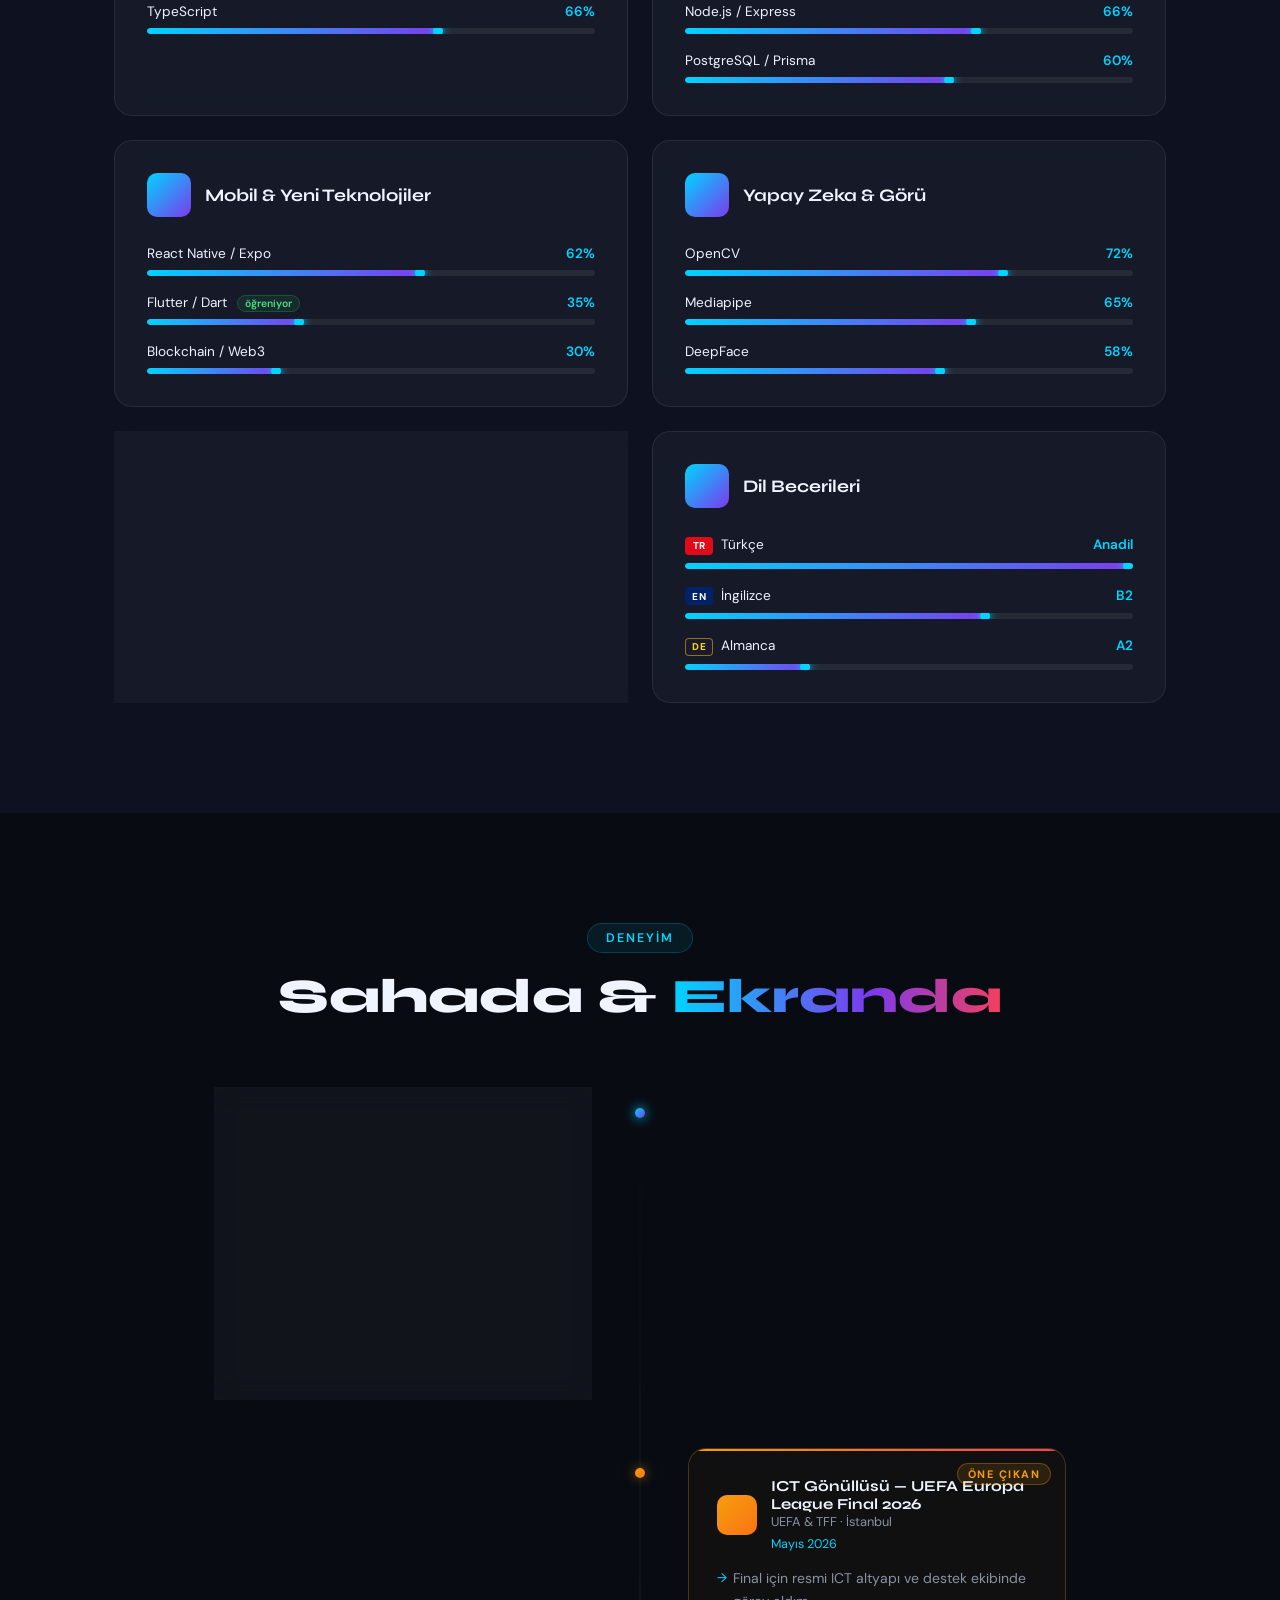
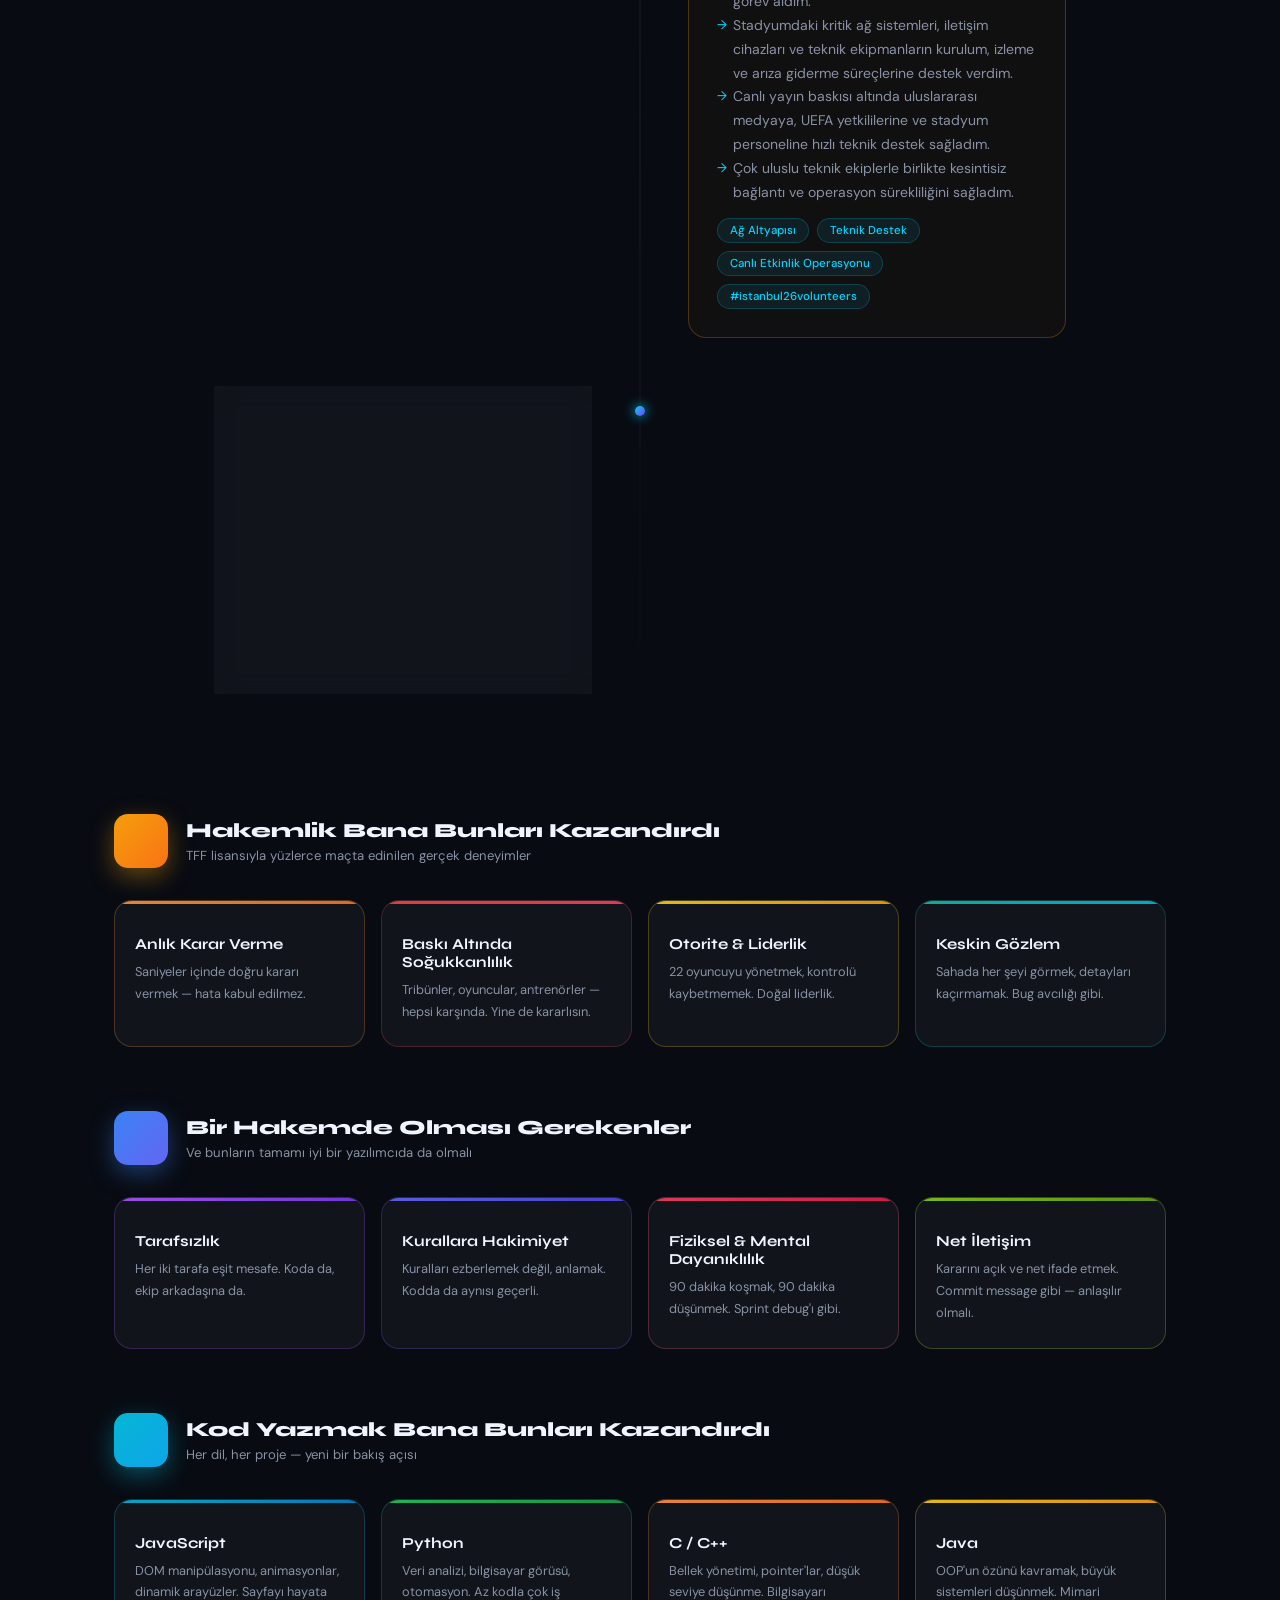
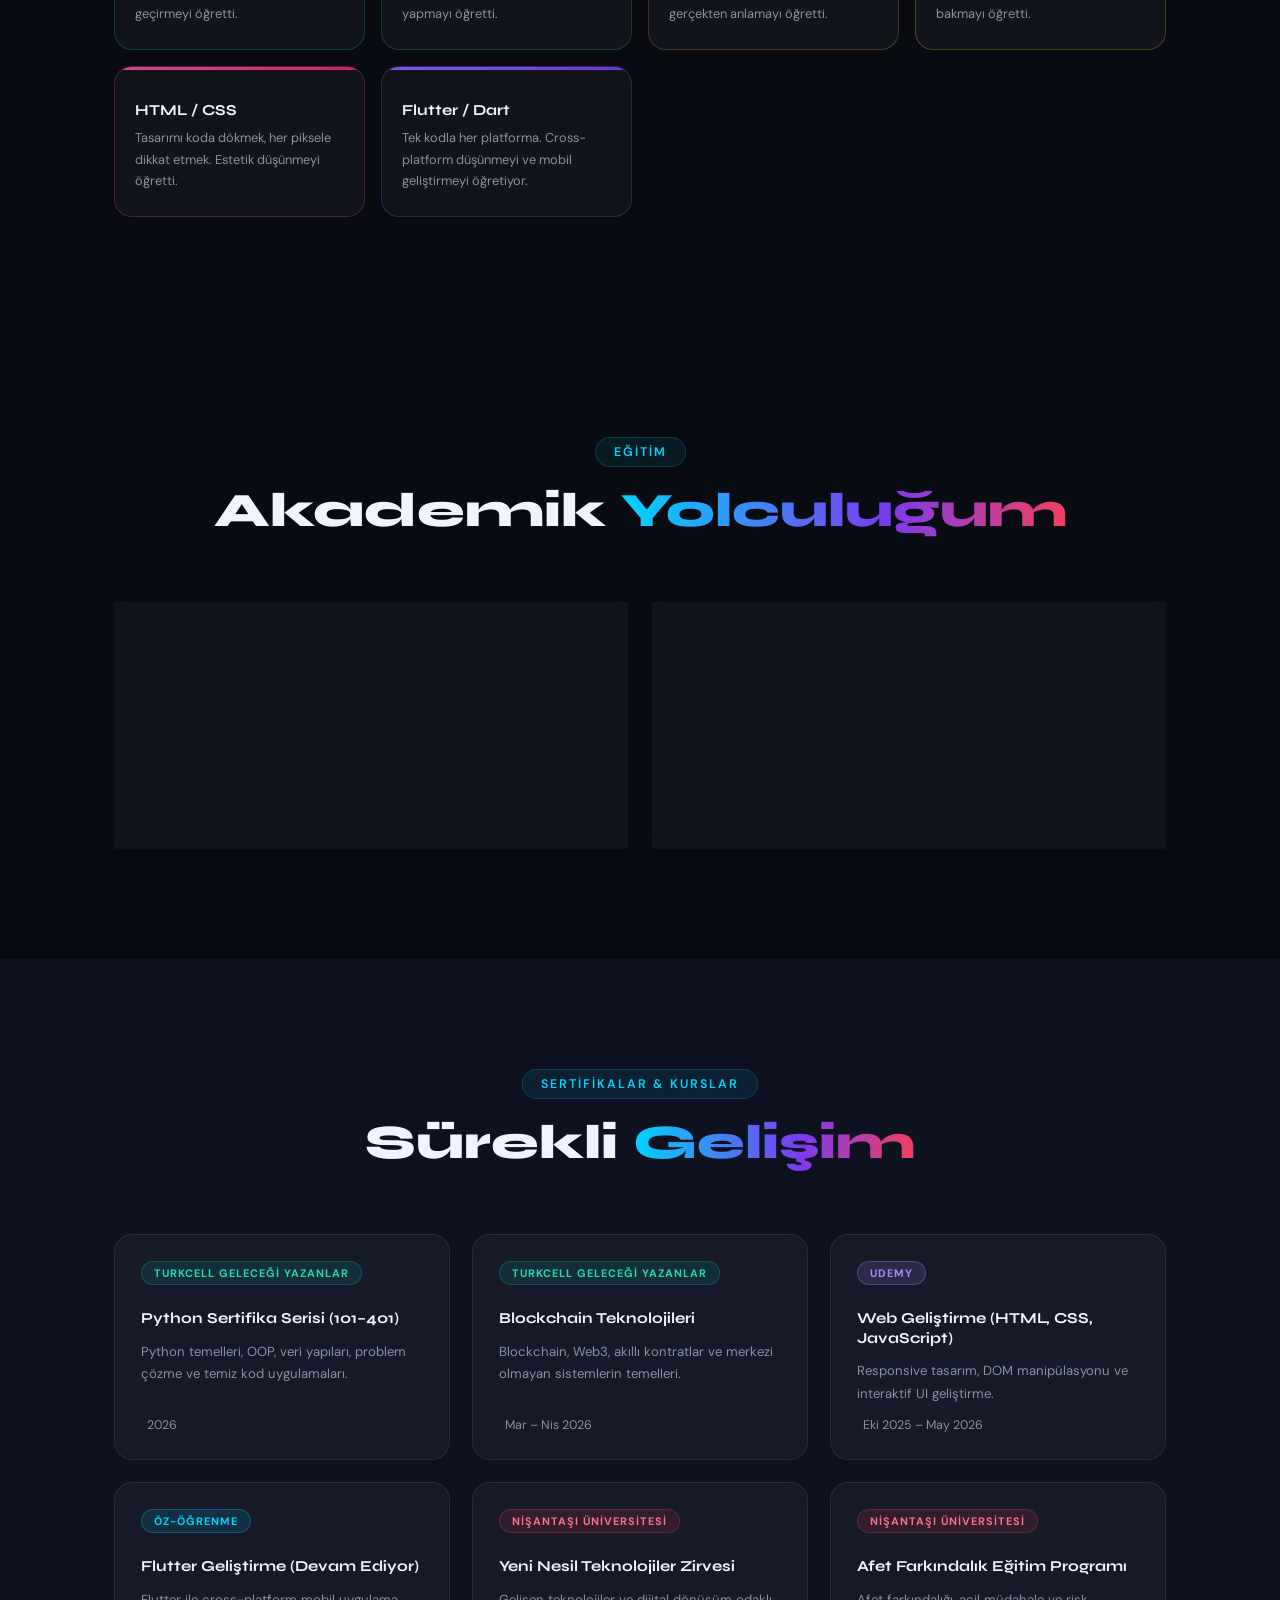
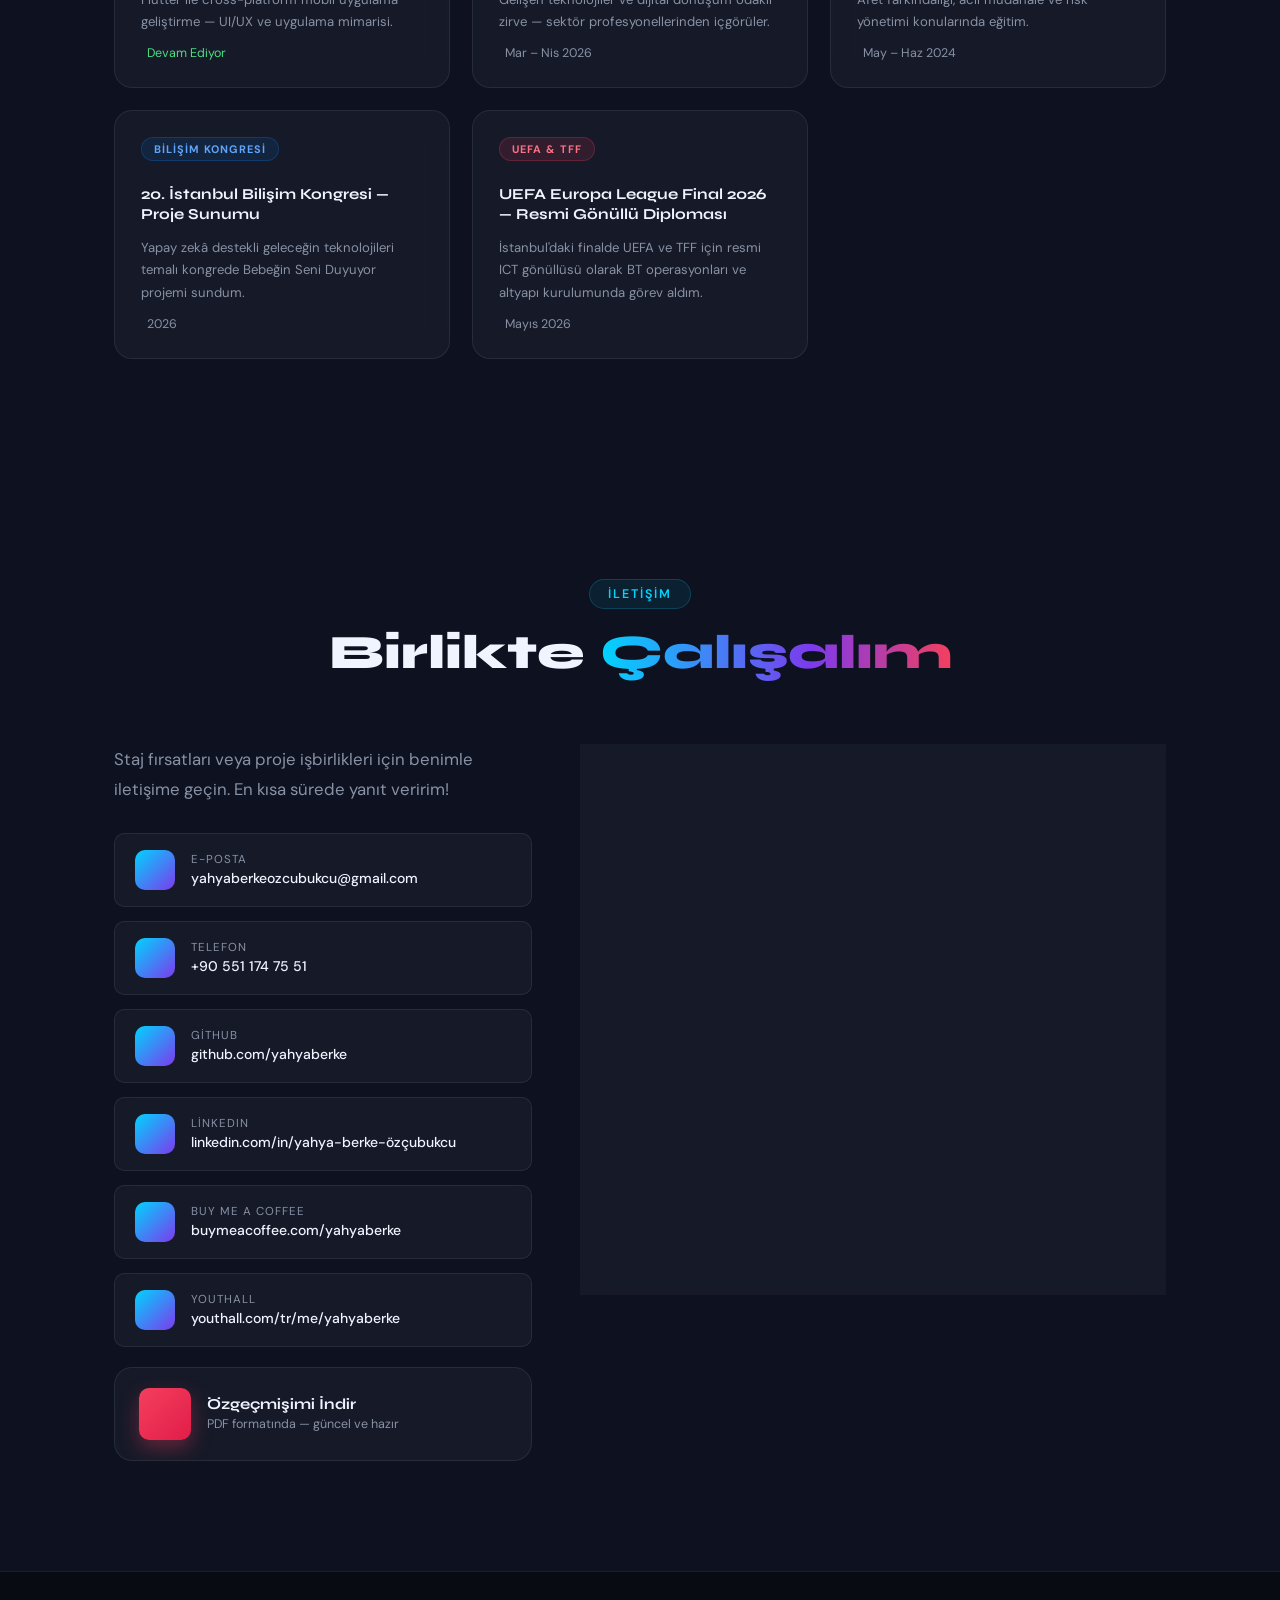
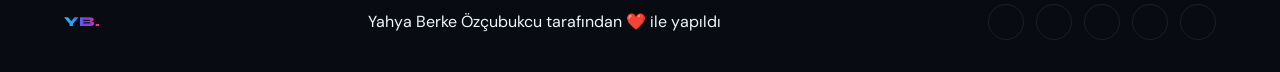
==== commit a8fc775f: "Add LinkedIn updates section and new projects from posts - New 'Güncel' section with recent LinkedIn" ====
--- a/index.html
+++ b/index.html
@@ -29,6 +29,7 @@
       <li><a href="#home"         data-tr="Ana Sayfa"     data-en="Home">Ana Sayfa</a></li>
       <li><a href="#about"        data-tr="Hakkımda"      data-en="About">Hakkımda</a></li>
       <li><a href="#projects"     data-tr="Projeler"      data-en="Projects">Projeler</a></li>
+      <li><a href="#updates"      data-tr="Güncel"        data-en="Updates">Güncel</a></li>
       <li><a href="#skills"       data-tr="Beceriler"     data-en="Skills">Beceriler</a></li>
       <li><a href="#experience"   data-tr="Deneyim"       data-en="Experience">Deneyim</a></li>
       <li><a href="#education"    data-tr="Eğitim"        data-en="Education">Eğitim</a></li>
@@ -56,6 +57,7 @@
       <li><a href="#home"         data-tr="Ana Sayfa"     data-en="Home">Ana Sayfa</a></li>
       <li><a href="#about"        data-tr="Hakkımda"      data-en="About">Hakkımda</a></li>
       <li><a href="#projects"     data-tr="Projeler"      data-en="Projects">Projeler</a></li>
+      <li><a href="#updates"      data-tr="Güncel"        data-en="Updates">Güncel</a></li>
       <li><a href="#skills"       data-tr="Beceriler"     data-en="Skills">Beceriler</a></li>
       <li><a href="#experience"   data-tr="Deneyim"       data-en="Experience">Deneyim</a></li>
       <li><a href="#education"    data-tr="Eğitim"        data-en="Education">Eğitim</a></li>
@@ -139,7 +141,7 @@
                 <span class="stat-label" data-tr="Yıl Kod" data-en="Yrs Coding">Yıl Kod</span>
               </div>
               <div class="stat-card glass">
-                <span class="stat-num" data-count="7">0</span>+
+                <span class="stat-num" data-count="8">0</span>+
                 <span class="stat-label" data-tr="Sertifika" data-en="Certificates">Sertifika</span>
               </div>
             </div>
@@ -232,7 +234,7 @@
           </div>
           <span class="project-wip-badge" data-tr="Yeni" data-en="New">Yeni</span>
           <h3 data-tr="StudyVerse — Sanal Çalışma Odaları" data-en="StudyVerse — Virtual Study Rooms">StudyVerse — Sanal Çalışma Odaları</h3>
-          <p data-tr="Arkadaşlarla piksel art odalarda birlikte ders çalışma platformu. Gerçek zamanlı odalar ve sohbet, sunucu doğrulamalı sayaç, Pomodoro, istatistikler, XP/başarım sistemi ve özelleştirilebilir piksel karakterler." data-en="Study together with friends in cozy pixel-art rooms. Real-time rooms and chat, server-validated timer, Pomodoro, stats, XP/achievements and customizable pixel characters.">Arkadaşlarla piksel art odalarda birlikte ders çalışma platformu. Gerçek zamanlı odalar ve sohbet, sunucu doğrulamalı sayaç, Pomodoro, istatistikler, XP/başarım sistemi ve özelleştirilebilir piksel karakterler.</p>
+          <p data-tr="Arkadaşlarla piksel art odalarda birlikte ders çalışılan gerçek zamanlı çok oyunculu platform. Sunucu doğrulamalı sayaç, anlık bildirimler, Pomodoro, XP, başarımlar ve haftalık sıralama. JWT + rotasyonlu refresh token, Argon2id, CSRF koruması ve uçtan uca testler." data-en="Real-time multiplayer platform for studying with friends in pixel-art rooms. Server-validated timer, live notifications, Pomodoro, XP, achievements and weekly leaderboard. JWT with rotating refresh tokens, Argon2id, CSRF protection and end-to-end tests.">Arkadaşlarla piksel art odalarda birlikte ders çalışılan gerçek zamanlı çok oyunculu platform. Sunucu doğrulamalı sayaç, anlık bildirimler, Pomodoro, XP, başarımlar ve haftalık sıralama. JWT + rotasyonlu refresh token, Argon2id, CSRF koruması ve uçtan uca testler.</p>
           <div class="project-tags"><span>TypeScript</span><span>React</span><span>Node.js</span><span>Socket.IO</span><span>PostgreSQL</span><span>Prisma</span></div>
         </div>
 
@@ -269,11 +271,27 @@
             <div class="project-icon project-icon-orange"><i class="ri-gamepad-fill"></i></div>
             <div class="project-links">
               <a href="https://github.com/yahyaberke/mobile-arcade" target="_blank" class="project-link" title="GitHub"><i class="ri-github-fill"></i></a>
-            </div>
-          </div>
-          <h3 data-tr="Arcade Hubs — Mobil Oyun Salonu" data-en="Arcade Hubs — Mobile Arcade">Arcade Hubs — Mobil Oyun Salonu</h3>
-          <p data-tr="React Native, Expo ve TypeScript ile geliştirilen, siberpunk temalı 20'si 1 arada retro oyun salonu. Hazır fizik motoru yok; tamamen matematik ve algoritma. Google Play Console'da 20 test kullanıcısıyla 14 günlük kapalı test sürecini yönettim." data-en="Cyberpunk-themed 20-in-1 retro arcade built with React Native, Expo and TypeScript. No physics engine, pure math and algorithms. Led a 14-day closed test with 20 testers on Google Play Console.">React Native, Expo ve TypeScript ile geliştirilen, siberpunk temalı 20'si 1 arada retro oyun salonu. Hazır fizik motoru yok; tamamen matematik ve algoritma. Google Play Console'da 20 test kullanıcısıyla 14 günlük kapalı test sürecini yönettim.</p>
-          <div class="project-tags"><span>React Native</span><span>Expo</span><span>TypeScript</span><span>Google Play</span></div>
+              <a href="https://play.google.com/store/apps/details?id=com.yahya.arcade" target="_blank" class="project-link" title="Google Play"><i class="ri-google-play-fill"></i></a>
+            </div>
+          </div>
+          <span class="project-wip-badge" data-tr="Google Play\'de" data-en="On Google Play">Google Play\'de</span>
+          <h3 data-tr="ArcadeHub — Mobil Oyun Salonu" data-en="ArcadeHub — Mobile Arcade">ArcadeHub — Mobil Oyun Salonu</h3>
+          <p data-tr="Google Play'de yayında! Snake, Pong, Breakout, Tetris, 2048, Minesweeper ve daha fazlası tek uygulamada. Tüm oyunlar tek kayıt dosyası, ortak coin/yıldız ekonomisi, günlük ödüller ve global başarımlarla çalışan birleşik ilerleme motoruna bağlı. 5 tema, EAS Build ve 20 testçili 14 günlük kapalı test." data-en="Live on Google Play! Snake, Pong, Breakout, Tetris, 2048, Minesweeper and more in one app. Every game plugs into a unified progression engine: one save file, shared coin/star economy, daily rewards and global achievements. 5 themes, EAS Build and a 14-day closed test with 20 testers.">Google Play'de yayında! Snake, Pong, Breakout, Tetris, 2048, Minesweeper ve daha fazlası tek uygulamada. Tüm oyunlar tek kayıt dosyası, ortak coin/yıldız ekonomisi, günlük ödüller ve global başarımlarla çalışan birleşik ilerleme motoruna bağlı. 5 tema, EAS Build ve 20 testçili 14 günlük kapalı test.</p>
+          <div class="project-tags"><span>React Native</span><span>Expo</span><span>TypeScript</span><span>EAS Build</span><span>Google Play</span></div>
+        </div>
+
+        <div class="project-card glass reveal-up delay-1" data-category="sys">
+          <div class="project-glow"></div>
+          <div class="project-top">
+            <div class="project-icon project-icon-lime"><i class="ri-cpu-line"></i></div>
+            <div class="project-links">
+              <a href="https://www.linkedin.com/in/yahya-berke-özçubukcu-112515299/recent-activity/all/" target="_blank" class="project-link" title="LinkedIn"><i class="ri-linkedin-box-fill"></i></a>
+            </div>
+          </div>
+          <span class="project-wip-badge" data-tr="Yeni" data-en="New">Yeni</span>
+          <h3 data-tr="Mors Telgraf → WhatsApp" data-en="Morse Telegraph → WhatsApp">Mors Telgraf → WhatsApp</h3>
+          <p data-tr="Arduino'daki tek bir butona Mors alfabesiyle basarak WhatsApp'tan gerçek kişilere mesaj gönderen donanım + yazılım projesi. Basış süreleri milisaniye hassasiyetle çözülür, seri port üzerinden Node.js sunucusuna gelir, WebSocket ile canlı dashboard'a yansır ve Puppeteer tabanlı WhatsApp Web entegrasyonuyla iletilir." data-en="Hardware + software project that sends WhatsApp messages to real people by tapping Morse code on a single Arduino button. Press durations are decoded with millisecond precision, sent over serial to a Node.js server, streamed to a live dashboard via WebSocket and delivered through a Puppeteer-based WhatsApp Web integration.">Arduino'daki tek bir butona Mors alfabesiyle basarak WhatsApp'tan gerçek kişilere mesaj gönderen donanım + yazılım projesi. Basış süreleri milisaniye hassasiyetle çözülür, seri port üzerinden Node.js sunucusuna gelir, WebSocket ile canlı dashboard'a yansır ve Puppeteer tabanlı WhatsApp Web entegrasyonuyla iletilir.</p>
+          <div class="project-tags"><span>Arduino</span><span>C++</span><span>Node.js</span><span>WebSocket</span><span>Puppeteer</span></div>
         </div>
 
         <div class="project-card glass reveal-up delay-1" data-category="python">
@@ -432,10 +450,10 @@
               <a href="https://github.com/yahyaberke" target="_blank" class="project-link" title="GitHub"><i class="ri-github-fill"></i></a>
             </div>
           </div>
-          <span class="project-wip-badge" data-tr="Geliştiriliyor" data-en="In Development">Geliştiriliyor</span>
-          <h3 data-tr="Hamilelik Takip Sitesi" data-en="Pregnancy Tracking Website">Hamilelik Takip Sitesi</h3>
-          <p data-tr="Trimester bazlı beslenme rehberi, haftalık gelişim takibi, günlük kalori hedefi ve besin önerileri sunan kapsamlı web uygulaması. Uzman videoları ve topluluk özellikleri de planlanıyor." data-en="Comprehensive web app offering trimester-based nutrition guide, weekly development tracking, daily calorie goals, and food suggestions. Expert videos and community features also planned.">Trimester bazlı beslenme rehberi, haftalık gelişim takibi ve günlük kalori hedefi sunan kapsamlı web uygulaması.</p>
-          <div class="project-tags"><span>HTML</span><span>CSS</span><span>JavaScript</span><span>UX/UI</span></div>
+          <span class="project-wip-badge" data-tr="İstanbul Bilişim Kongresi" data-en="Istanbul IT Congress">İstanbul Bilişim Kongresi</span>
+          <h3 data-tr="Bebeğin Seni Duyuyor — Hamilelik Takip Sistemi" data-en="Bebeğin Seni Duyuyor — Pregnancy Tracking System">Bebeğin Seni Duyuyor — Hamilelik Takip Sistemi</h3>
+          <p data-tr="Anne adaylarının gebelik sürecini teknolojiyle yakından takip etmesini sağlayan sistem: trimester bazlı beslenme rehberi, haftalık gelişim takibi ve günlük kalori hedefi. 20. İstanbul Bilişim Kongresi'nde sunuldu." data-en="A system that helps expectant mothers follow their pregnancy closely: trimester-based nutrition guide, weekly development tracking and daily calorie goals. Presented at the 20th Istanbul IT Congress.">Anne adaylarının gebelik sürecini teknolojiyle yakından takip etmesini sağlayan sistem: trimester bazlı beslenme rehberi, haftalık gelişim takibi ve günlük kalori hedefi. 20. İstanbul Bilişim Kongresi'nde sunuldu.</p>
+          <div class="project-tags"><span>HTML</span><span>CSS</span><span>JavaScript</span><span data-tr="Sağlık Teknolojisi" data-en="Health Tech">Sağlık Teknolojisi</span></div>
         </div>
 
         <!-- Health Analyzer -->
@@ -453,6 +471,56 @@
           <div class="project-tags"><span>Python</span><span>Data Analysis</span><span>Health Tech</span></div>
         </div>
 
+      </div>
+    </div>
+  </section>
+
+  <!-- UPDATES (LinkedIn) -->
+  <section id="updates">
+    <div class="container">
+      <div class="section-header reveal-up">
+        <span class="section-tag" data-tr="Güncel" data-en="Updates">Güncel</span>
+        <h2 data-tr="LinkedIn'de <span class='gradient-text'>Paylaştıklarım</span>" data-en="Latest on <span class='gradient-text'>LinkedIn</span>">LinkedIn'de <span class="gradient-text">Paylaştıklarım</span></h2>
+      </div>
+      <div class="cert-grid">
+
+        <div class="cert-card glass reveal-up">
+          <div class="cert-provider prov-linkedin"><i class="ri-linkedin-box-fill"></i> <span data-tr="Etkinlik" data-en="Event">Etkinlik</span></div>
+          <div class="cert-icon"><i class="ri-mic-2-fill"></i></div>
+          <h4 data-tr="20. İstanbul Bilişim Kongresi'nde Proje Sunumu" data-en="Project Showcase at the 20th Istanbul IT Congress">20. İstanbul Bilişim Kongresi'nde Proje Sunumu</h4>
+          <p data-tr="&quot;Yapay zekâ destekli geleceğin teknolojileri ve toplum&quot; temalı kongreye hamilelik takip sistemim Bebeğin Seni Duyuyor ile katıldım; projeyi katılımcılarla paylaştım ve olumlu geri dönüşler aldım." data-en="Joined the congress themed &quot;AI-powered technologies of the future and society&quot; with my pregnancy tracking system Bebeğin Seni Duyuyor, shared it with attendees and got positive feedback.">"Yapay zekâ destekli geleceğin teknolojileri ve toplum" temalı kongreye hamilelik takip sistemim Bebeğin Seni Duyuyor ile katıldım; projeyi katılımcılarla paylaştım ve olumlu geri dönüşler aldım.</p>
+          <div class="post-tags"><span>#YapayZeka</span><span>#SağlıkTeknolojileri</span></div>
+        </div>
+
+        <div class="cert-card glass reveal-up delay-1">
+          <div class="cert-provider prov-linkedin"><i class="ri-linkedin-box-fill"></i> <span data-tr="Yeni Proje" data-en="New Project">Yeni Proje</span></div>
+          <div class="cert-icon"><i class="ri-book-open-fill"></i></div>
+          <h4 data-tr="StudyVerse'ü Yaptım" data-en="I Built StudyVerse">StudyVerse'ü Yaptım</h4>
+          <p data-tr="Arkadaşlarınla piksel art odalarda birlikte ders çalıştığın gerçek zamanlı çok oyunculu platform. Süreyi sunucu tutuyor, @etiketler çevrimdışıyken bile kaybolmuyor." data-en="A real-time multiplayer platform for studying with friends in pixel-art rooms. The server keeps time, and @mentions survive even while you're offline.">Arkadaşlarınla piksel art odalarda birlikte ders çalıştığın gerçek zamanlı çok oyunculu platform. Süreyi sunucu tutuyor, @etiketler çevrimdışıyken bile kaybolmuyor.</p>
+          <a href="https://github.com/yahyaberke/studyverse" target="_blank" class="tl-ext-link"><i class="ri-github-fill"></i> <span data-tr="Kodu incele" data-en="View code">Kodu incele</span></a>
+          <div class="post-tags"><span>#typescript</span><span>#react</span><span>#websocket</span></div>
+        </div>
+
+        <div class="cert-card glass reveal-up delay-2">
+          <div class="cert-provider prov-linkedin"><i class="ri-linkedin-box-fill"></i> <span data-tr="Donanım" data-en="Hardware">Donanım</span></div>
+          <div class="cert-icon"><i class="ri-cpu-line"></i></div>
+          <h4 data-tr="Mors Alfabesiyle WhatsApp Mesajı" data-en="WhatsApp Messages in Morse Code">Mors Alfabesiyle WhatsApp Mesajı</h4>
+          <p data-tr="Eski usul telgraf mantığını modern web teknolojileriyle birleştirdim: Arduino'daki tek butondan yazılan Mors kodu, Node.js ve WebSocket üzerinden WhatsApp'a gerçek mesaj olarak gidiyor." data-en="I combined old-school telegraph logic with modern web tech: Morse code typed on a single Arduino button reaches WhatsApp as a real message via Node.js and WebSocket.">Eski usul telgraf mantığını modern web teknolojileriyle birleştirdim: Arduino'daki tek butondan yazılan Mors kodu, Node.js ve WebSocket üzerinden WhatsApp'a gerçek mesaj olarak gidiyor.</p>
+          <div class="post-tags"><span>#Arduino</span><span>#IoT</span><span>#NodeJS</span></div>
+        </div>
+
+        <div class="cert-card glass reveal-up">
+          <div class="cert-provider prov-linkedin"><i class="ri-linkedin-box-fill"></i> <span data-tr="Yayında" data-en="Launched">Yayında</span></div>
+          <div class="cert-icon"><i class="ri-google-play-fill"></i></div>
+          <h4 data-tr="ArcadeHub Google Play'de Yayında" data-en="ArcadeHub Is Live on Google Play">ArcadeHub Google Play'de Yayında</h4>
+          <p data-tr="15'ten fazla klasik ve zekâ oyununu tek çatı altında toplayan mobil oyun ekosistemi; mağaza onay sürecini tamamlayıp canlıya aldım." data-en="A mobile game ecosystem bringing 15+ classic and puzzle games under one roof; took it through store review and launched it.">15'ten fazla klasik ve zekâ oyununu tek çatı altında toplayan mobil oyun ekosistemi; mağaza onay sürecini tamamlayıp canlıya aldım.</p>
+          <a href="https://play.google.com/store/apps/details?id=com.yahya.arcade" target="_blank" class="tl-ext-link"><i class="ri-google-play-fill"></i> <span data-tr="Google Play'de aç" data-en="Open on Google Play">Google Play'de aç</span></a>
+          <div class="post-tags"><span>#ReactNative</span><span>#Expo</span><span>#GameDev</span></div>
+        </div>
+
+      </div>
+      <div class="updates-more reveal-up">
+        <a href="https://www.linkedin.com/in/yahya-berke-özçubukcu-112515299/recent-activity/all/" target="_blank" class="btn btn-ghost"><i class="ri-linkedin-box-fill"></i> <span data-tr="Tüm paylaşımlarım" data-en="All my posts">Tüm paylaşımlarım</span></a>
       </div>
     </div>
   </section>
@@ -581,6 +649,8 @@
             <span class="skill-tag"><i class="ri-wireless-charging-fill"></i> Socket.IO</span>
             <span class="skill-tag"><i class="ri-test-tube-fill"></i> Vitest</span>
             <span class="skill-tag"><i class="ri-google-play-fill"></i> Play Console</span>
+            <span class="skill-tag"><i class="ri-cpu-line"></i> Arduino</span>
+            <span class="skill-tag"><i class="ri-robot-2-fill"></i> Puppeteer</span>
           </div>
         </div>
 
@@ -927,6 +997,14 @@
         </div>
 
 
+        <div class="cert-card glass reveal-up delay-1">
+          <div class="cert-provider prov-linkedin">Bilişim Kongresi</div>
+          <div class="cert-icon"><i class="ri-mic-2-fill"></i></div>
+          <h4 data-tr="20. İstanbul Bilişim Kongresi — Proje Sunumu" data-en="20th Istanbul IT Congress — Project Showcase">20. İstanbul Bilişim Kongresi — Proje Sunumu</h4>
+          <p data-tr="Yapay zekâ destekli geleceğin teknolojileri temalı kongrede Bebeğin Seni Duyuyor projemi sundum." data-en="Presented my project Bebeğin Seni Duyuyor at the congress themed on AI-powered technologies of the future.">Yapay zekâ destekli geleceğin teknolojileri temalı kongrede Bebeğin Seni Duyuyor projemi sundum.</p>
+          <span class="cert-date"><i class="ri-calendar-fill"></i> 2026</span>
+        </div>
+
         <div class="cert-card glass reveal-up">
           <div class="cert-provider prov-ntu">UEFA &amp; TFF</div>
           <div class="cert-icon"><i class="ri-trophy-fill"></i></div>
--- a/style.css
+++ b/style.css
@@ -1696,3 +1696,12 @@
 @media (max-width: 480px) {
   .gained-cards { grid-template-columns: 1fr; }
 }
+
+/* ===== LINKEDIN UPDATES ===== */
+.prov-linkedin { background: rgba(10,102,194,0.15); border: 1px solid rgba(10,102,194,0.35); color: #60a5fa; }
+.prov-linkedin i { vertical-align: -1px; }
+.post-tags { display: flex; flex-wrap: wrap; gap: 6px; margin-top: auto; }
+.post-tags span { font-size: 0.72rem; color: var(--text-secondary); }
+#updates .tl-ext-link { margin-bottom: 0; }
+.updates-more { display: flex; justify-content: center; margin-top: 32px; }
+.updates-more .btn { display: inline-flex; align-items: center; gap: 8px; }
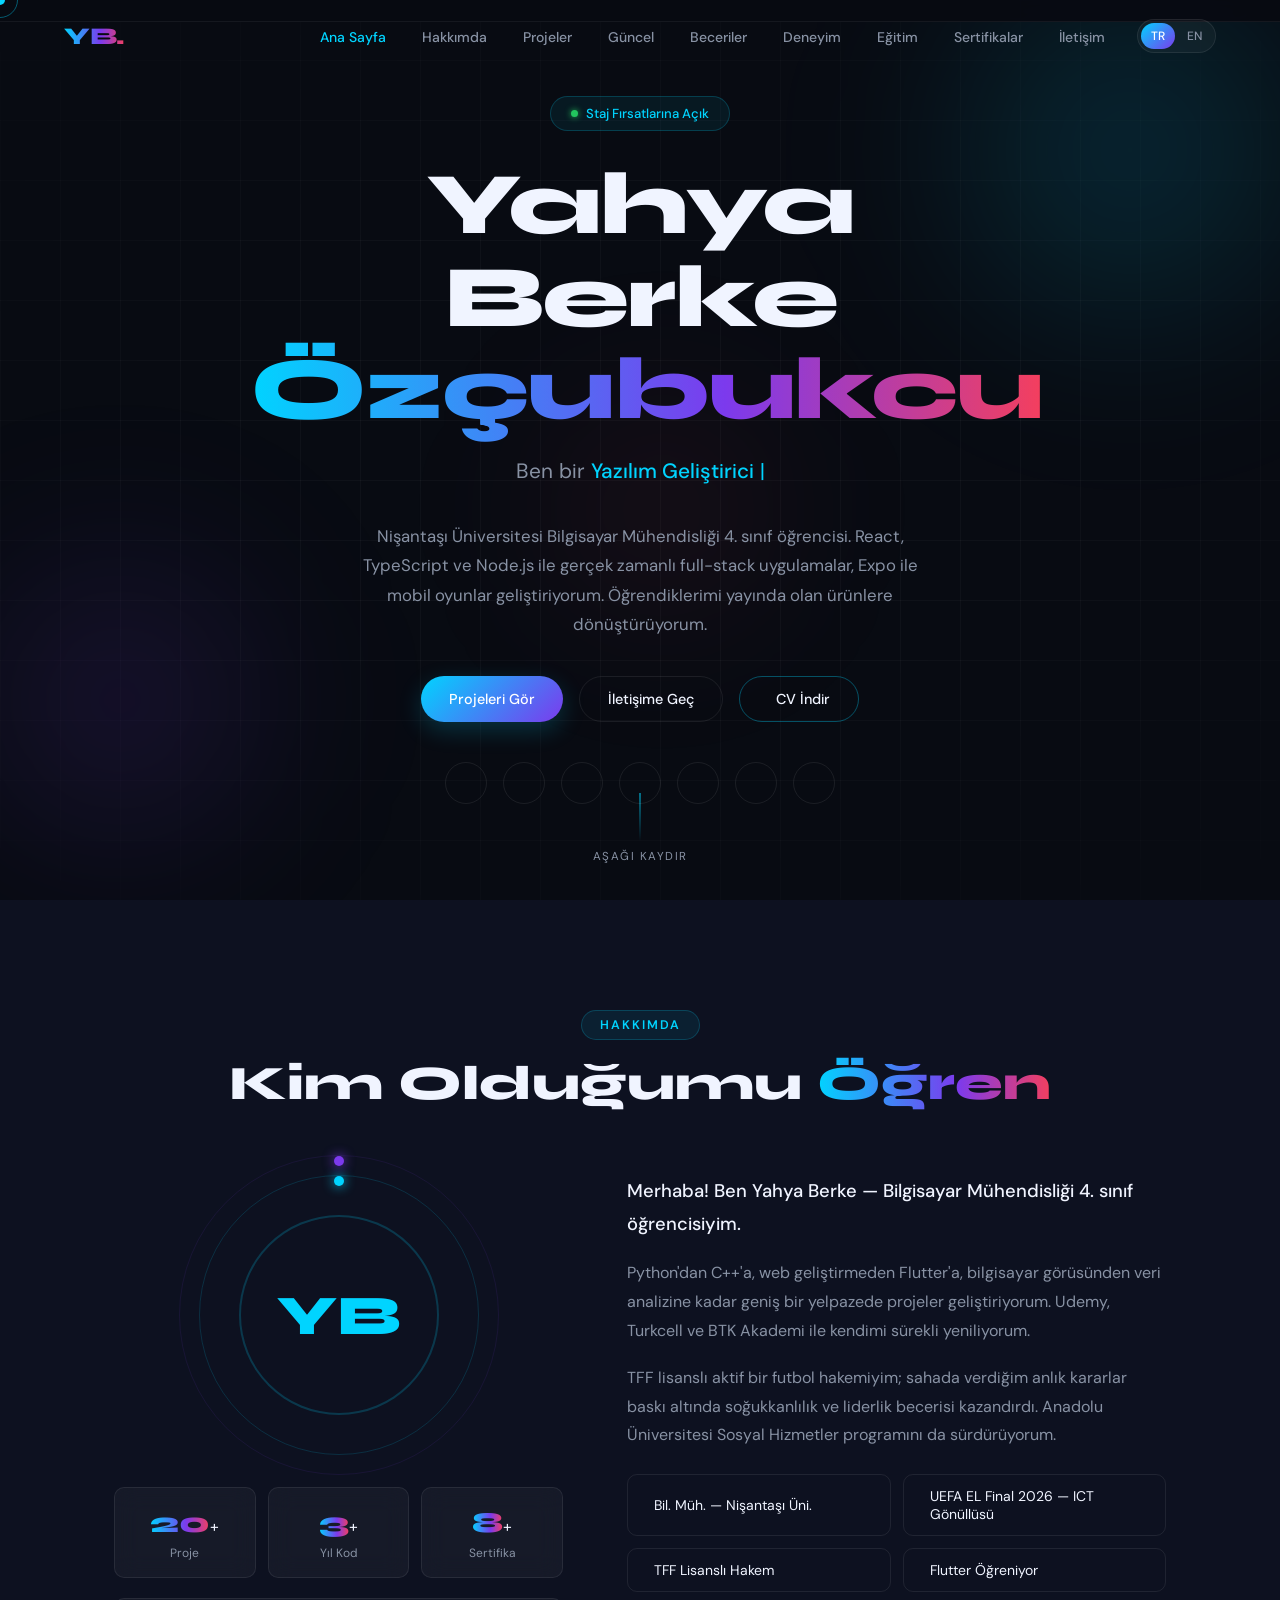
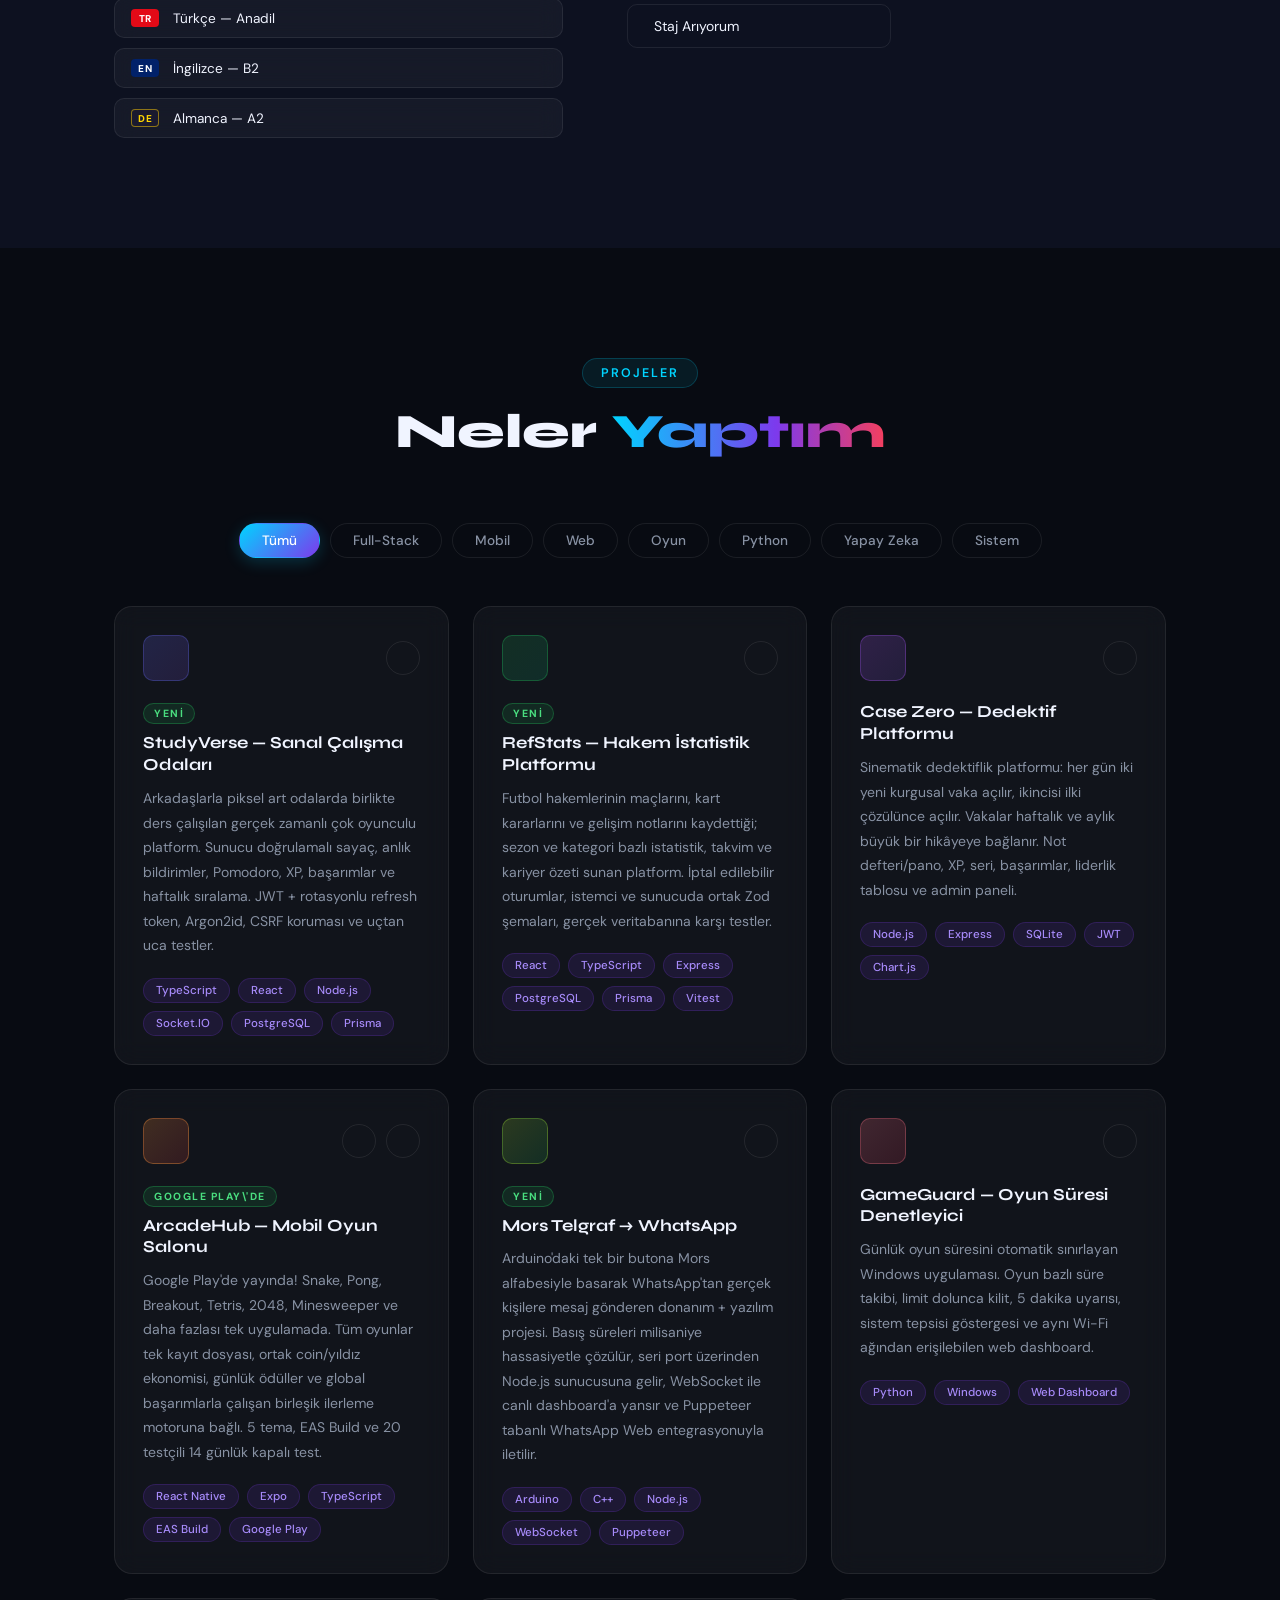
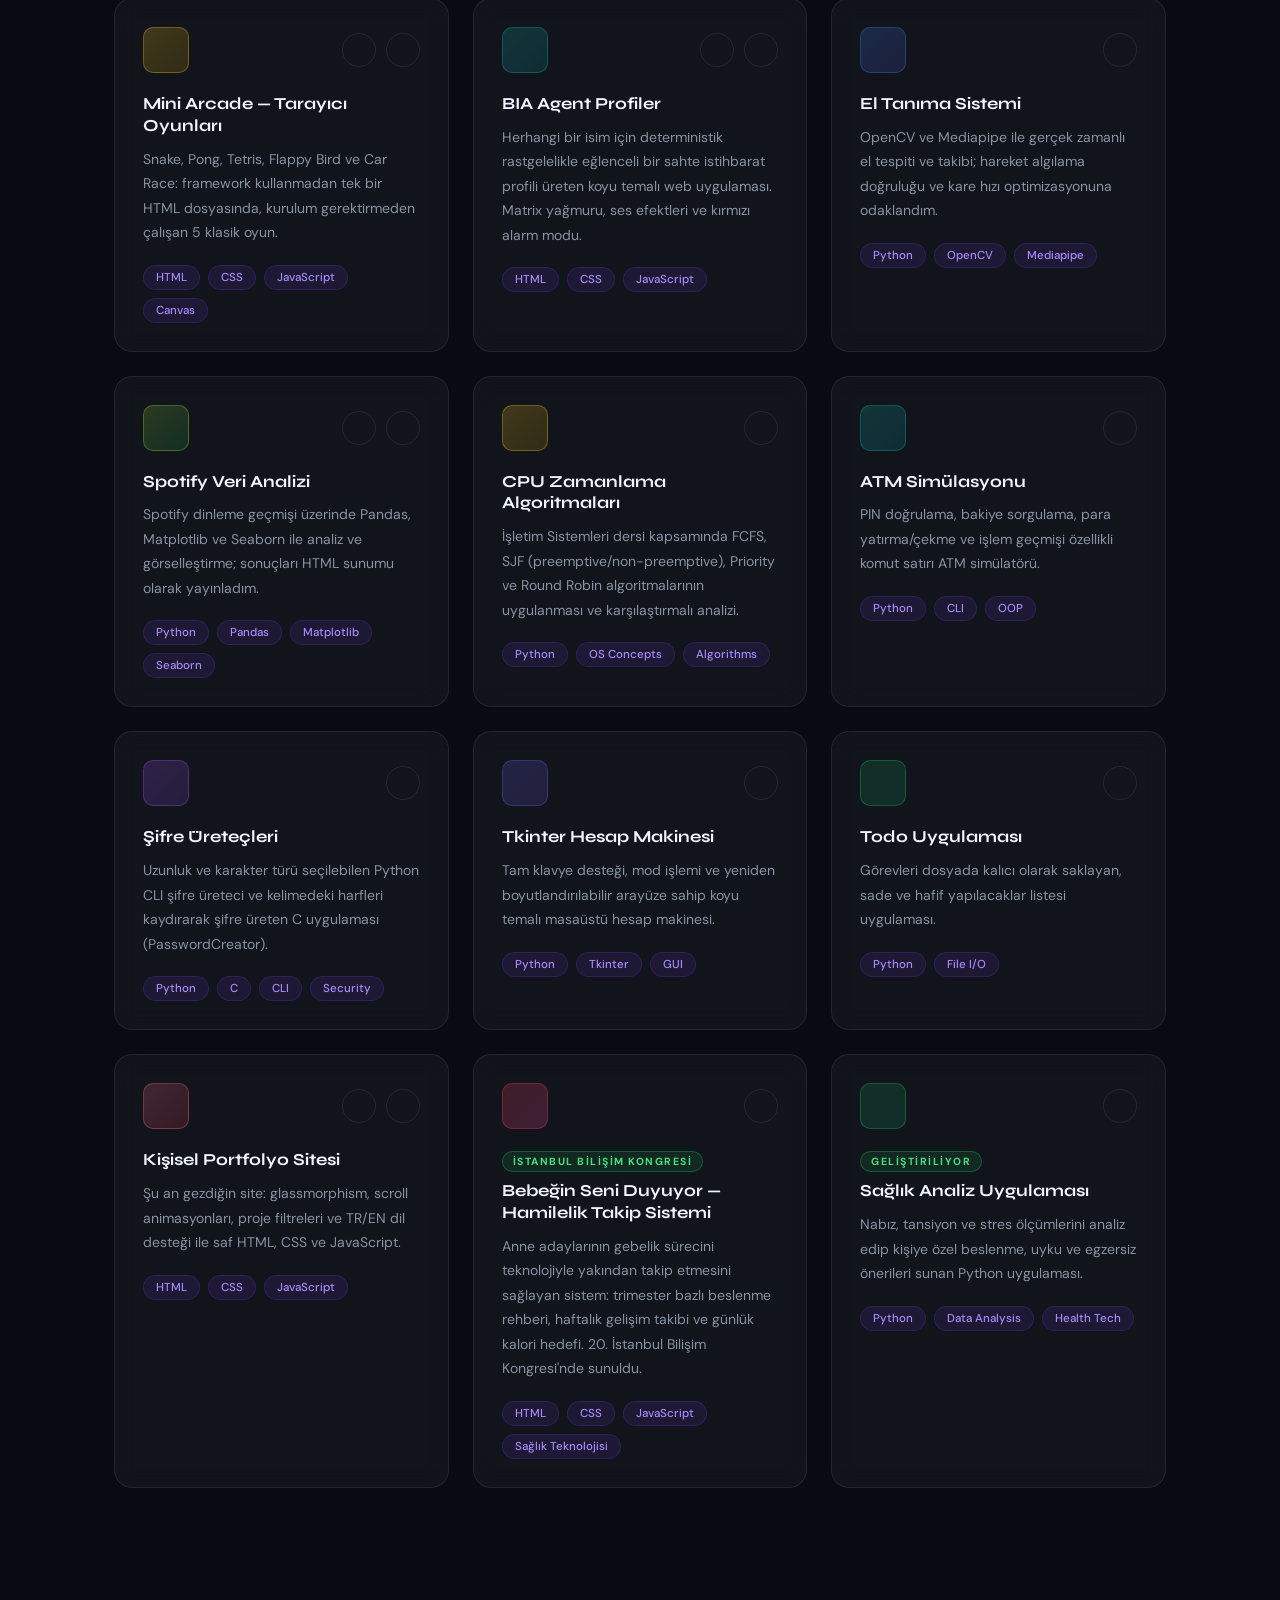
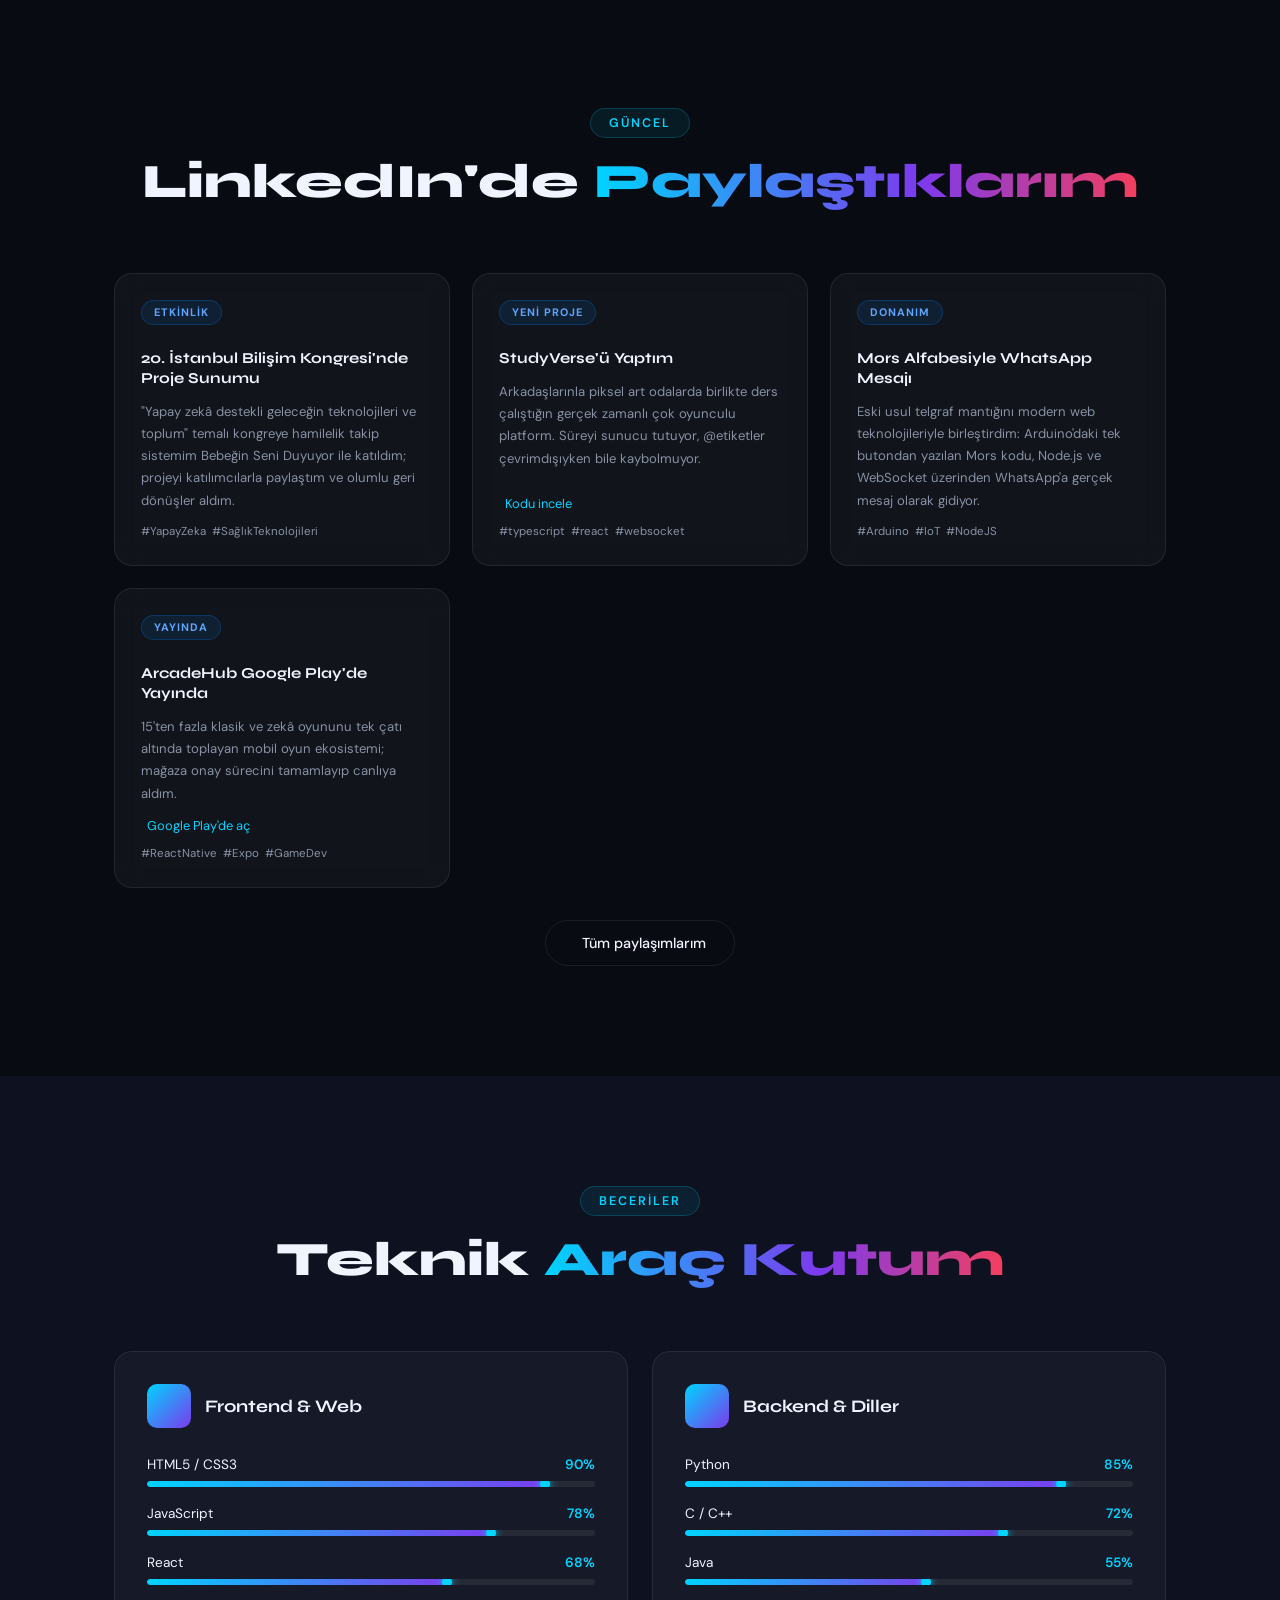
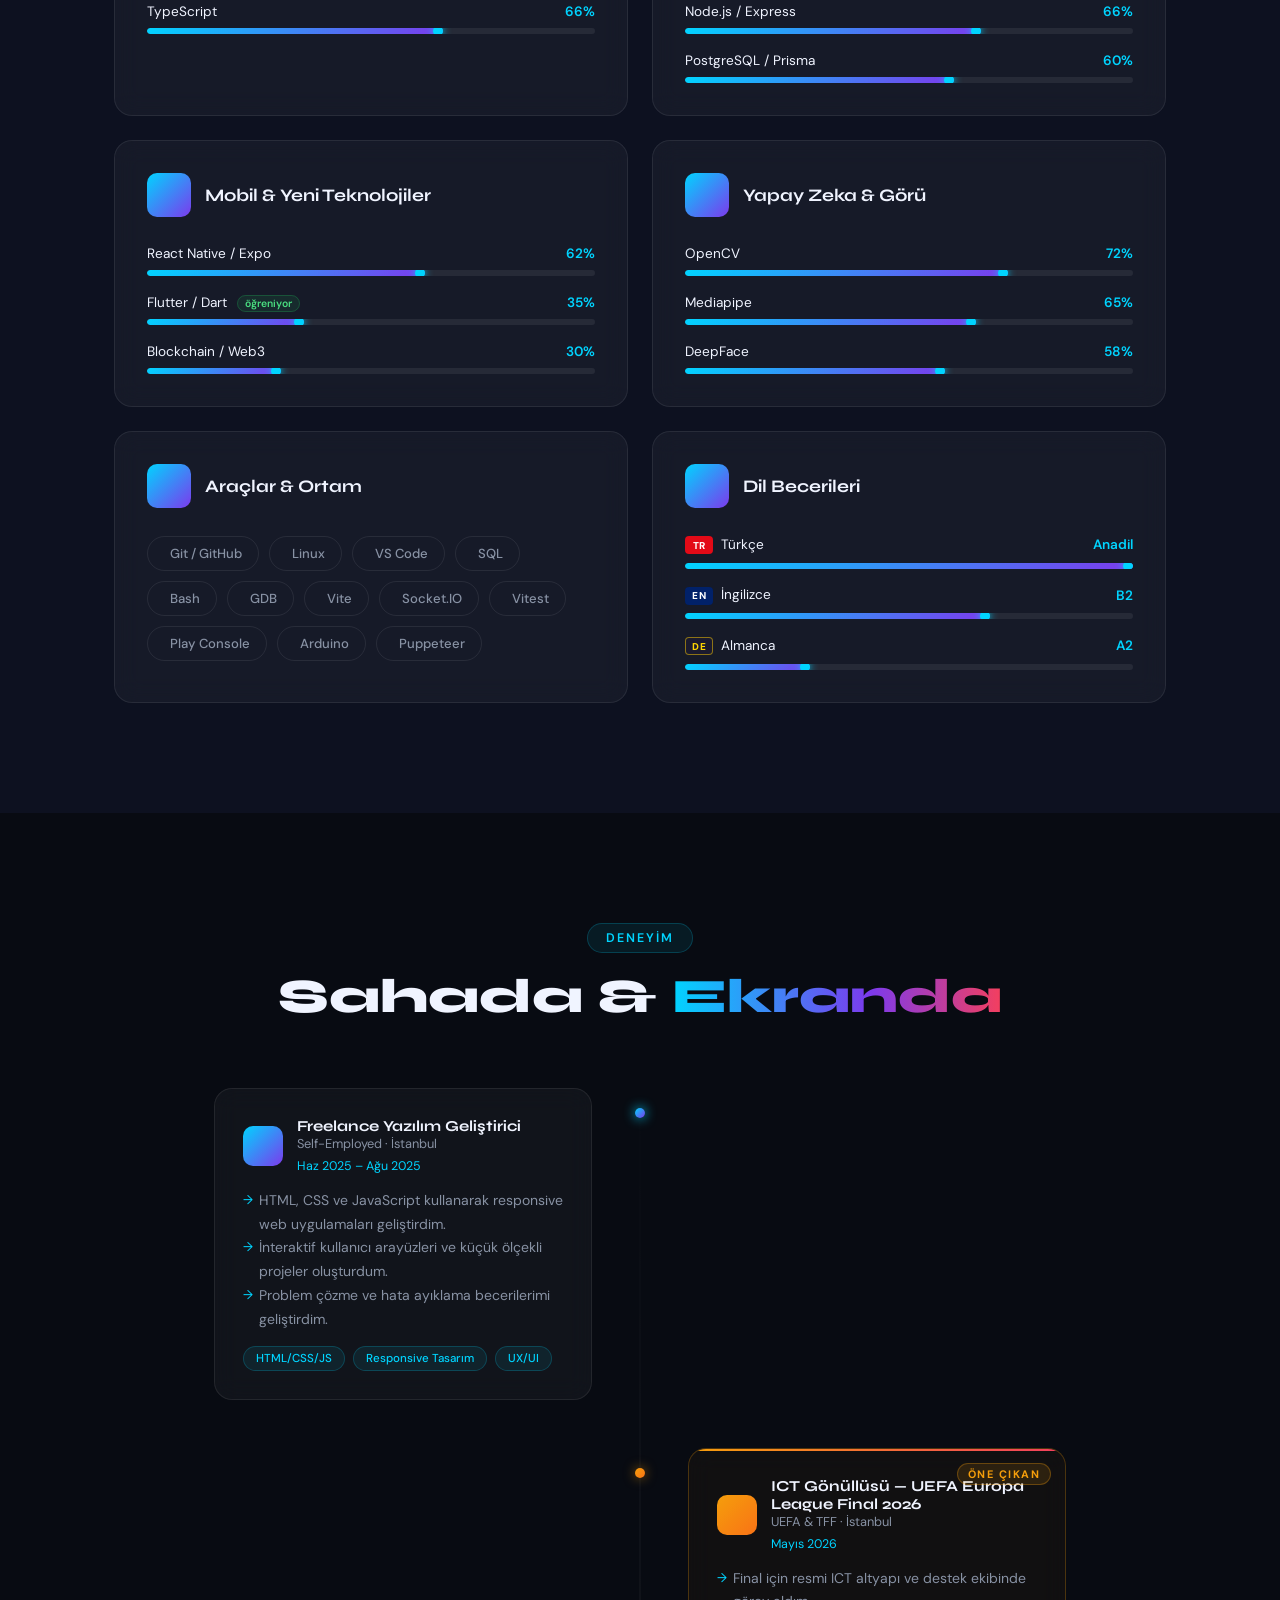
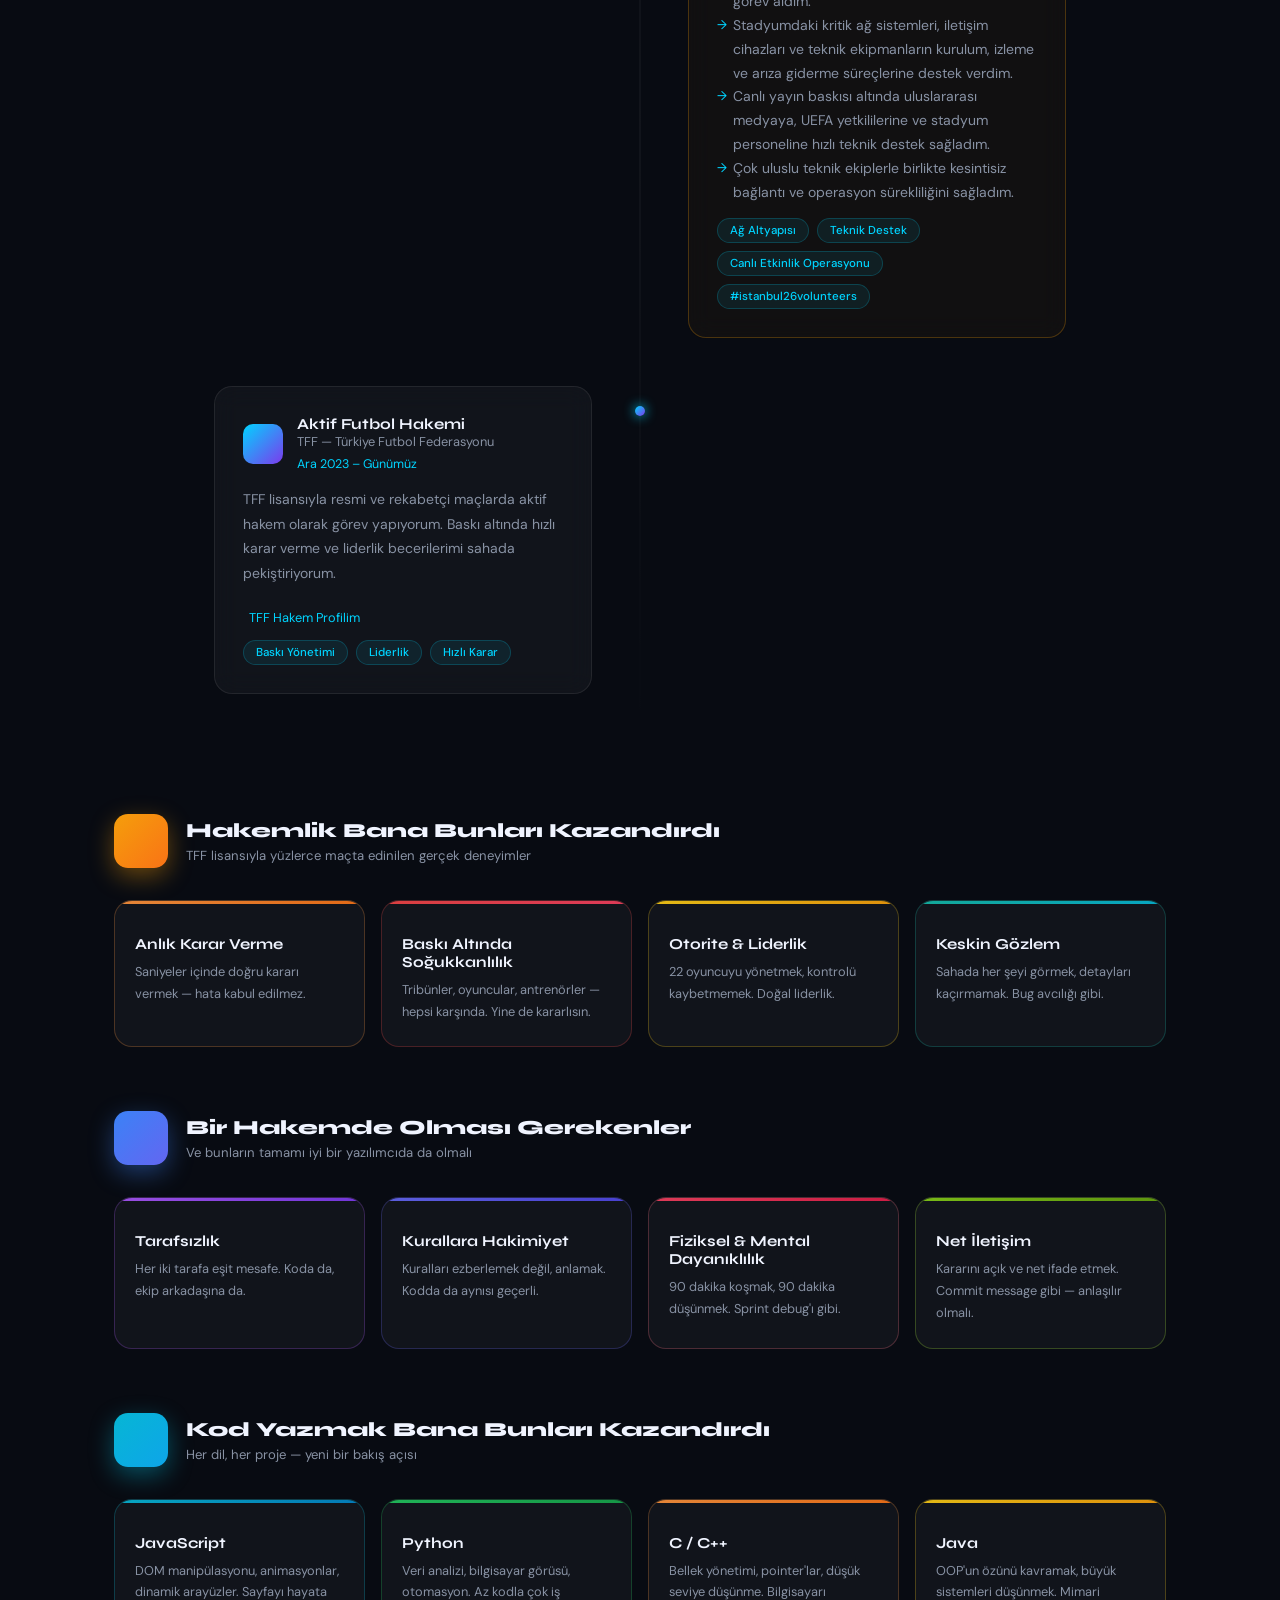
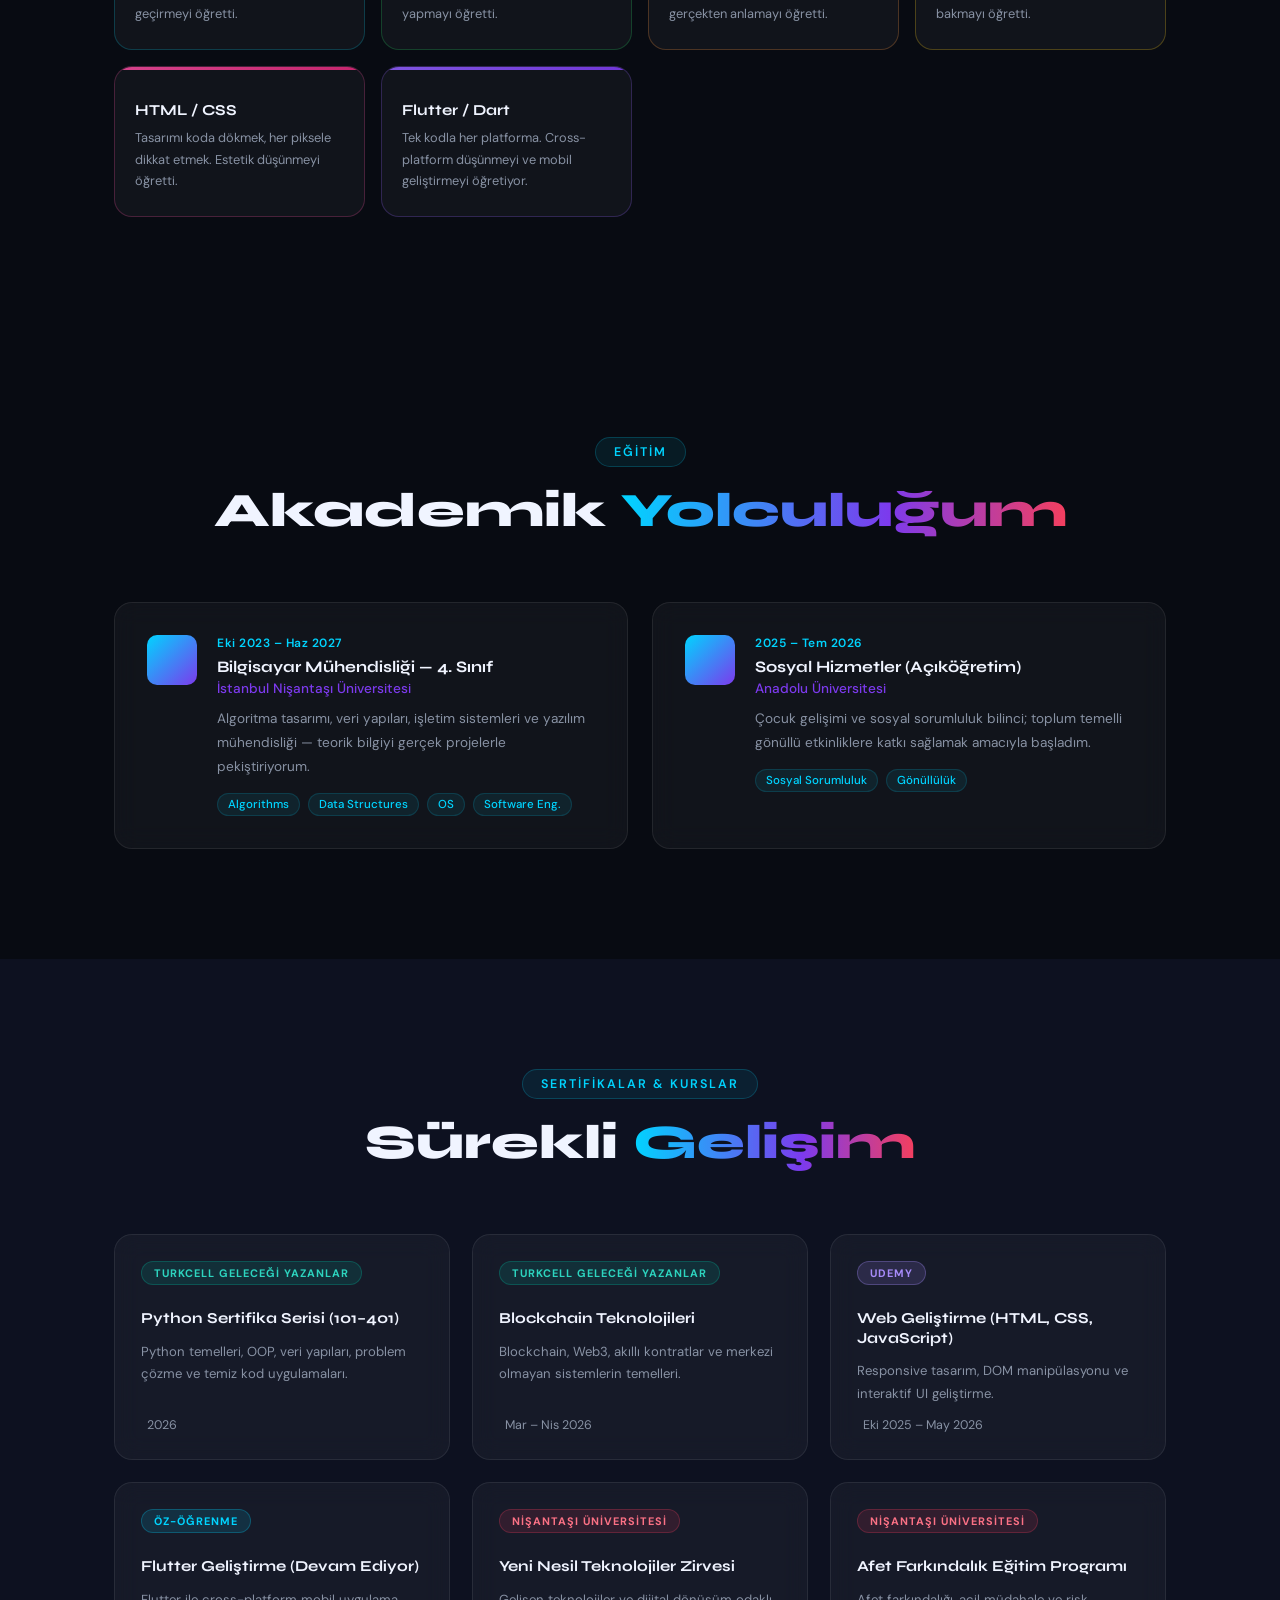
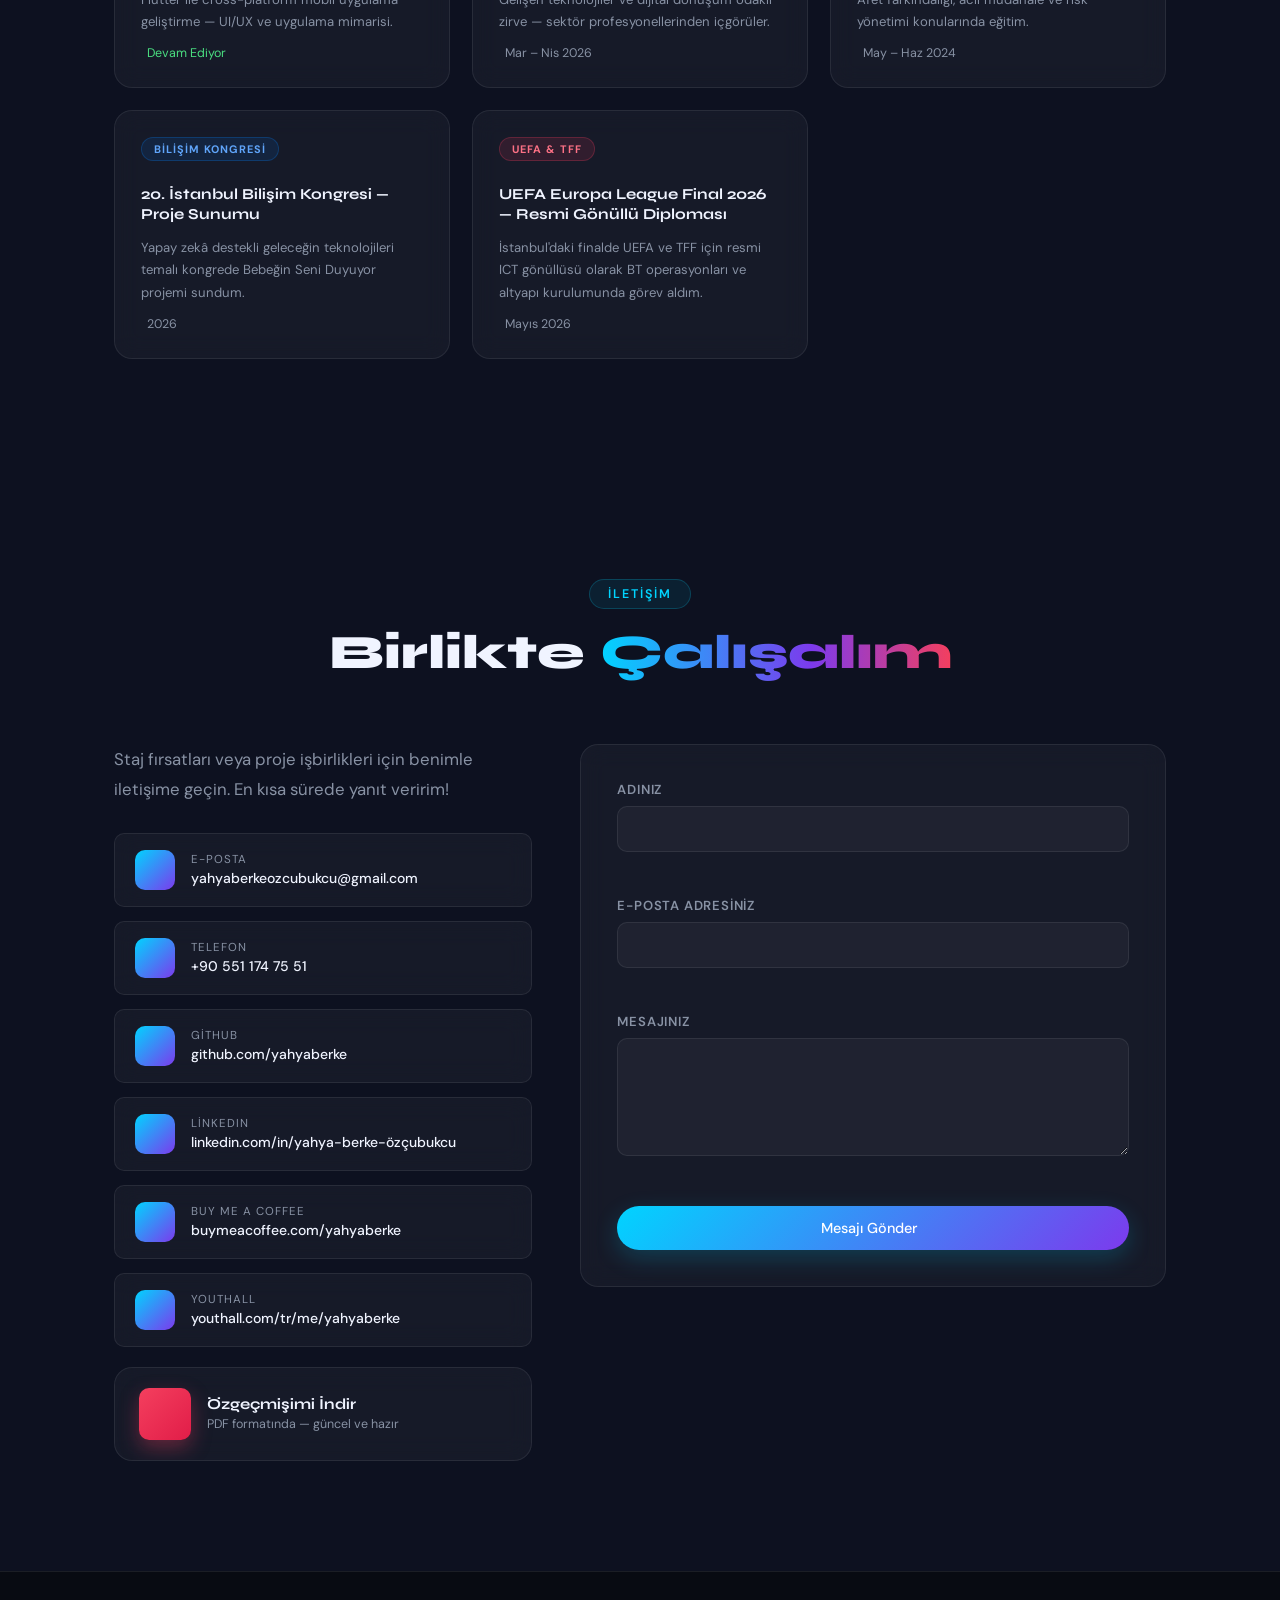
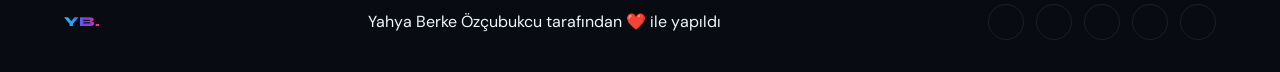
==== commit ab80d5ce: "Fix escaped apostrophe in ArcadeHub badge Co-Authored-By: Claude Opus 5.5 <noreply@anthropic.com>" ====
--- a/index.html
+++ b/index.html
@@ -1,1141 +1,1141 @@
-<!DOCTYPE html>
-<html lang="tr">
-<head>
-  <meta charset="UTF-8" />
-  <meta name="viewport" content="width=device-width, initial-scale=1.0"/>
-  <title>Yahya Berke Özçubukcu | Portfolio</title>
-  <link rel="stylesheet" href="style.css" />
-  <link href="https://fonts.googleapis.com/css2?family=Syne:wght@400;600;700;800&family=DM+Sans:ital,wght@0,300;0,400;0,500;1,300&display=swap" rel="stylesheet"/>
-  <link href="https://cdn.jsdelivr.net/npm/remixicon@4.2.0/fonts/remixicon.css" rel="stylesheet"/>
-</head>
-<body>
-
-  <!-- LOADING SCREEN -->
-  <div id="loader">
-    <div class="loader-inner">
-      <div class="loader-logo">YB</div>
-      <div class="loader-bar"><span></span></div>
-    </div>
-  </div>
-
-  <!-- CURSOR -->
-  <div id="cursor"></div>
-  <div id="cursor-follower"></div>
-
-  <!-- NAVBAR -->
-  <nav id="navbar">
-    <div class="nav-logo">YB<span class="dot">.</span></div>
-    <ul class="nav-links">
-      <li><a href="#home"         data-tr="Ana Sayfa"     data-en="Home">Ana Sayfa</a></li>
-      <li><a href="#about"        data-tr="Hakkımda"      data-en="About">Hakkımda</a></li>
-      <li><a href="#projects"     data-tr="Projeler"      data-en="Projects">Projeler</a></li>
-      <li><a href="#updates"      data-tr="Güncel"        data-en="Updates">Güncel</a></li>
-      <li><a href="#skills"       data-tr="Beceriler"     data-en="Skills">Beceriler</a></li>
-      <li><a href="#experience"   data-tr="Deneyim"       data-en="Experience">Deneyim</a></li>
-      <li><a href="#education"    data-tr="Eğitim"        data-en="Education">Eğitim</a></li>
-      <li><a href="#certificates" data-tr="Sertifikalar"  data-en="Certificates">Sertifikalar</a></li>
-      <li><a href="#contact"      data-tr="İletişim"      data-en="Contact">İletişim</a></li>
-    </ul>
-    <div class="nav-right">
-      <div class="lang-switcher" id="langSwitcher">
-        <button class="lang-btn active" data-lang="tr">
-          <img src="https://flagcdn.com/w20/tr.png" alt="" onerror="this.style.display='none'"/><span>TR</span>
-        </button>
-        <button class="lang-btn" data-lang="en">
-          <img src="https://flagcdn.com/w20/gb.png" alt="" onerror="this.style.display='none'"/><span>EN</span>
-        </button>
-      </div>
-      <button class="hamburger" id="hamburger" aria-label="Menu">
-        <span></span><span></span><span></span>
-      </button>
-    </div>
-  </nav>
-
-  <!-- MOBILE MENU -->
-  <div class="mobile-menu" id="mobileMenu">
-    <ul>
-      <li><a href="#home"         data-tr="Ana Sayfa"     data-en="Home">Ana Sayfa</a></li>
-      <li><a href="#about"        data-tr="Hakkımda"      data-en="About">Hakkımda</a></li>
-      <li><a href="#projects"     data-tr="Projeler"      data-en="Projects">Projeler</a></li>
-      <li><a href="#updates"      data-tr="Güncel"        data-en="Updates">Güncel</a></li>
-      <li><a href="#skills"       data-tr="Beceriler"     data-en="Skills">Beceriler</a></li>
-      <li><a href="#experience"   data-tr="Deneyim"       data-en="Experience">Deneyim</a></li>
-      <li><a href="#education"    data-tr="Eğitim"        data-en="Education">Eğitim</a></li>
-      <li><a href="#certificates" data-tr="Sertifikalar"  data-en="Certificates">Sertifikalar</a></li>
-      <li><a href="#contact"      data-tr="İletişim"      data-en="Contact">İletişim</a></li>
-    </ul>
-  </div>
-
-  <!-- HERO -->
-  <section id="home">
-    <div class="hero-bg">
-      <div class="grid-overlay"></div>
-      <div class="orb orb-1"></div>
-      <div class="orb orb-2"></div>
-      <div class="orb orb-3"></div>
-    </div>
-    <div class="hero-content">
-      <div class="hero-badge reveal-up">
-        <span class="status-dot"></span>
-        <span data-tr="Staj Fırsatlarına Açık" data-en="Open to Internship Opportunities">Staj Fırsatlarına Açık</span>
-      </div>
-      <h1 class="hero-name reveal-up delay-1">
-        Yahya Berke<br/><span class="gradient-text">Özçubukcu</span>
-      </h1>
-      <div class="hero-role reveal-up delay-2">
-        <span data-tr="Ben bir " data-en="I'm a ">Ben bir </span>
-        <span class="typed-text" id="typedText"></span>
-        <span class="cursor-blink">|</span>
-      </div>
-      <p class="hero-desc reveal-up delay-3"
-         data-tr="Nişantaşı Üniversitesi Bilgisayar Mühendisliği 4. sınıf öğrencisi. React, TypeScript ve Node.js ile gerçek zamanlı full-stack uygulamalar, Expo ile mobil oyunlar geliştiriyorum. Öğrendiklerimi yayında olan ürünlere dönüştürüyorum."
-         data-en="4th-year Computer Engineering student at Nişantaşı University. I build real-time full-stack apps with React, TypeScript and Node.js, and mobile games with Expo. I turn what I learn into shipped products.">
-        Nişantaşı Üniversitesi Bilgisayar Mühendisliği 4. sınıf öğrencisi. React, TypeScript ve Node.js ile gerçek zamanlı full-stack uygulamalar, Expo ile mobil oyunlar geliştiriyorum. Öğrendiklerimi yayında olan ürünlere dönüştürüyorum.
-      </p>
-      <div class="hero-cta reveal-up delay-4">
-        <a href="#projects" class="btn btn-primary" data-tr="Projeleri Gör" data-en="View Projects">Projeleri Gör</a>
-        <a href="#contact"  class="btn btn-ghost"   data-tr="İletişime Geç" data-en="Contact Me">İletişime Geç</a>
-        <a href="Yahya_Berke_Ozcubukcu_Computer_Engineer.pdf" download class="btn btn-cv" data-tr="CV İndir" data-en="Download CV">
-          <i class="ri-download-2-fill"></i>
-          <span data-tr="CV İndir" data-en="Download CV">CV İndir</span>
-        </a>
-      </div>
-      <div class="hero-socials reveal-up delay-5">
-        <a href="https://github.com/yahyaberke" target="_blank" title="GitHub"><i class="ri-github-fill"></i></a>
-        <a href="https://www.linkedin.com/in/yahya-berke-özçubukcu-112515299/" target="_blank" title="LinkedIn"><i class="ri-linkedin-box-fill"></i></a>
-        <a href="mailto:yahyaberkeozcubukcu@gmail.com" title="E-posta"><i class="ri-mail-fill"></i></a>
-        <a href="tel:+905511747551" title="Telefon"><i class="ri-phone-fill"></i></a>
-        <a href="https://buymeacoffee.com/yahyaberke" target="_blank" title="Buy Me a Coffee"><i class="ri-cup-fill"></i></a>
-        <a href="https://www.youthall.com/tr/me/yahyaberke/" target="_blank" title="Youthall"><i class="ri-user-star-fill"></i></a>
-        <a href="https://www.tff.org/Default.aspx?pageID=531&hakemID=2793559" target="_blank" title="TFF Hakem Profili"><i class="ri-football-fill"></i></a>
-      </div>
-    </div>
-    <div class="hero-scroll-hint">
-      <div class="scroll-line"></div>
-      <span data-tr="Aşağı Kaydır" data-en="Scroll Down">Aşağı Kaydır</span>
-    </div>
-  </section>
-
-  <!-- ABOUT -->
-  <section id="about">
-    <div class="container">
-      <div class="section-header reveal-up">
-        <span class="section-tag" data-tr="Hakkımda" data-en="About Me">Hakkımda</span>
-        <h2 data-tr="Kim Olduğumu <span class='gradient-text'>Öğren</span>" data-en="Get To <span class='gradient-text'>Know Me</span>">Kim Olduğumu <span class="gradient-text">Öğren</span></h2>
-      </div>
-      <div class="about-grid">
-        <div class="about-visual reveal-left">
-          <div class="about-card-wrap">
-            <div class="about-photo-placeholder">
-              <div class="initials-badge">YB</div>
-              <div class="photo-ring"></div>
-              <div class="photo-ring ring-2"></div>
-            </div>
-            <div class="about-stat-cards">
-              <div class="stat-card glass">
-                <span class="stat-num" data-count="20">0</span>+
-                <span class="stat-label" data-tr="Proje" data-en="Projects">Proje</span>
-              </div>
-              <div class="stat-card glass">
-                <span class="stat-num" data-count="3">0</span>+
-                <span class="stat-label" data-tr="Yıl Kod" data-en="Yrs Coding">Yıl Kod</span>
-              </div>
-              <div class="stat-card glass">
-                <span class="stat-num" data-count="8">0</span>+
-                <span class="stat-label" data-tr="Sertifika" data-en="Certificates">Sertifika</span>
-              </div>
-            </div>
-          </div>
-          <!-- Language badges -->
-          <div class="lang-badges">
-            <div class="lang-badge glass">
-              <span class="flag-label tr-flag">TR</span>
-              <span data-tr="Türkçe — Anadil" data-en="Turkish — Native">Türkçe — Anadil</span>
-            </div>
-            <div class="lang-badge glass">
-              <span class="flag-label gb-flag">EN</span>
-              <span data-tr="İngilizce — B2" data-en="English — B2">İngilizce — B2</span>
-            </div>
-            <div class="lang-badge glass">
-              <span class="flag-label de-flag">DE</span>
-              <span data-tr="Almanca — A2" data-en="German — A2">Almanca — A2</span>
-            </div>
-          </div>
-        </div>
-
-        <div class="about-text reveal-right">
-          <p class="about-lead"
-             data-tr="Merhaba! Ben Yahya Berke — Bilgisayar Mühendisliği 4. sınıf öğrencisiyim."
-             data-en="Hello! I'm Yahya Berke — a 4th-year Computer Engineering student.">
-            Merhaba! Ben Yahya Berke — Bilgisayar Mühendisliği 4. sınıf öğrencisiyim.
-          </p>
-          <p data-tr="Python'dan C++'a, web geliştirmeden Flutter'a, bilgisayar görüsünden veri analizine kadar geniş bir yelpazede projeler geliştiriyorum. Udemy, Turkcell Geleceği Yazanlar ve BTK Akademi gibi platformlarla kendimi sürekli yeniliyorum."
-             data-en="I build projects spanning Python to C++, web development to Flutter, and computer vision to data analysis. I constantly sharpen my skills via Udemy, Turkcell Geleceği Yazanlar, and BTK Akademi.">
-            Python'dan C++'a, web geliştirmeden Flutter'a, bilgisayar görüsünden veri analizine kadar geniş bir yelpazede projeler geliştiriyorum. Udemy, Turkcell ve BTK Akademi ile kendimi sürekli yeniliyorum.
-          </p>
-          <p data-tr="TFF lisanslı aktif bir futbol hakemiyim; sahada verdiğim anlık kararlar bana baskı altında soğukkanlılık, liderlik ve disiplin kazandırdı. Sosyal sorumluluk anlayışımla Anadolu Üniversitesi Sosyal Hizmetler programını da sürdürüyorum."
-             data-en="As an active TFF-licensed football referee, on-field decisions built my composure under pressure, leadership, and discipline. I also pursue Anadolu University's Social Services program out of a drive for social impact.">
-            TFF lisanslı aktif bir futbol hakemiyim; sahada verdiğim anlık kararlar baskı altında soğukkanlılık ve liderlik becerisi kazandırdı. Anadolu Üniversitesi Sosyal Hizmetler programını da sürdürüyorum.
-          </p>
-          <div class="about-highlights">
-            <div class="highlight-item">
-              <i class="ri-graduation-cap-fill"></i>
-              <span data-tr="Bil. Müh. — Nişantaşı Üni." data-en="Comp. Eng. — Nişantaşı Uni.">Bil. Müh. — Nişantaşı Üni.</span>
-            </div>
-            <div class="highlight-item">
-              <i class="ri-trophy-fill"></i>
-              <span data-tr="UEFA EL Final 2026 — ICT Gönüllüsü" data-en="UEFA EL Final 2026 — ICT Volunteer">UEFA EL Final 2026 — ICT Gönüllüsü</span>
-            </div>
-            <div class="highlight-item">
-              <i class="ri-football-fill"></i>
-              <span data-tr="TFF Lisanslı Hakem" data-en="TFF Licensed Referee">TFF Lisanslı Hakem</span>
-            </div>
-            <div class="highlight-item">
-              <i class="ri-smartphone-fill"></i>
-              <span data-tr="Flutter Öğreniyor" data-en="Learning Flutter">Flutter Öğreniyor</span>
-            </div>
-            <div class="highlight-item">
-              <i class="ri-search-2-line"></i>
-              <span data-tr="Staj Arıyorum" data-en="Seeking Internship">Staj Arıyorum</span>
-            </div>
-
-          </div>
-        </div>
-      </div>
-    </div>
-  </section>
-
-  <!-- PROJECTS -->
-  <section id="projects">
-    <div class="container">
-      <div class="section-header reveal-up">
-        <span class="section-tag" data-tr="Projeler" data-en="Projects">Projeler</span>
-        <h2 data-tr="Neler <span class='gradient-text'>Yaptım</span>" data-en="What I've <span class='gradient-text'>Built</span>">Neler <span class="gradient-text">Yaptım</span></h2>
-      </div>
-      <div class="filter-btns reveal-up">
-        <button class="filter-btn active" data-filter="all"    data-tr="Tümü"       data-en="All">Tümü</button>
-        <button class="filter-btn"        data-filter="fullstack" data-tr="Full-Stack" data-en="Full-Stack">Full-Stack</button>
-        <button class="filter-btn"        data-filter="mobile" data-tr="Mobil"      data-en="Mobile">Mobil</button>
-        <button class="filter-btn"        data-filter="web"    data-tr="Web"        data-en="Web">Web</button>
-        <button class="filter-btn"        data-filter="game"   data-tr="Oyun"       data-en="Game">Oyun</button>
-        <button class="filter-btn"        data-filter="python" data-tr="Python"     data-en="Python">Python</button>
-        <button class="filter-btn"        data-filter="ai"     data-tr="Yapay Zeka" data-en="AI">Yapay Zeka</button>
-        <button class="filter-btn"        data-filter="sys"    data-tr="Sistem"     data-en="System">Sistem</button>
-      </div>
-      <div class="projects-grid">
-
-        <div class="project-card glass reveal-up" data-category="fullstack">
-          <div class="project-glow"></div>
-          <div class="project-top">
-            <div class="project-icon project-icon-indigo"><i class="ri-book-open-fill"></i></div>
-            <div class="project-links">
-              <a href="https://github.com/yahyaberke/studyverse" target="_blank" class="project-link" title="GitHub"><i class="ri-github-fill"></i></a>
-            </div>
-          </div>
-          <span class="project-wip-badge" data-tr="Yeni" data-en="New">Yeni</span>
-          <h3 data-tr="StudyVerse — Sanal Çalışma Odaları" data-en="StudyVerse — Virtual Study Rooms">StudyVerse — Sanal Çalışma Odaları</h3>
-          <p data-tr="Arkadaşlarla piksel art odalarda birlikte ders çalışılan gerçek zamanlı çok oyunculu platform. Sunucu doğrulamalı sayaç, anlık bildirimler, Pomodoro, XP, başarımlar ve haftalık sıralama. JWT + rotasyonlu refresh token, Argon2id, CSRF koruması ve uçtan uca testler." data-en="Real-time multiplayer platform for studying with friends in pixel-art rooms. Server-validated timer, live notifications, Pomodoro, XP, achievements and weekly leaderboard. JWT with rotating refresh tokens, Argon2id, CSRF protection and end-to-end tests.">Arkadaşlarla piksel art odalarda birlikte ders çalışılan gerçek zamanlı çok oyunculu platform. Sunucu doğrulamalı sayaç, anlık bildirimler, Pomodoro, XP, başarımlar ve haftalık sıralama. JWT + rotasyonlu refresh token, Argon2id, CSRF koruması ve uçtan uca testler.</p>
-          <div class="project-tags"><span>TypeScript</span><span>React</span><span>Node.js</span><span>Socket.IO</span><span>PostgreSQL</span><span>Prisma</span></div>
-        </div>
-
-        <div class="project-card glass reveal-up delay-1" data-category="fullstack">
-          <div class="project-glow"></div>
-          <div class="project-top">
-            <div class="project-icon project-icon-green"><i class="ri-football-fill"></i></div>
-            <div class="project-links">
-              <a href="https://github.com/yahyaberke/refstats" target="_blank" class="project-link" title="GitHub"><i class="ri-github-fill"></i></a>
-            </div>
-          </div>
-          <span class="project-wip-badge" data-tr="Yeni" data-en="New">Yeni</span>
-          <h3 data-tr="RefStats — Hakem İstatistik Platformu" data-en="RefStats — Referee Stats Platform">RefStats — Hakem İstatistik Platformu</h3>
-          <p data-tr="Futbol hakemlerinin maçlarını, kart kararlarını ve gelişim notlarını kaydettiği; sezon ve kategori bazlı istatistik, takvim ve kariyer özeti sunan platform. İptal edilebilir oturumlar, istemci ve sunucuda ortak Zod şemaları, gerçek veritabanına karşı testler." data-en="Platform where football referees log matches, card decisions and notes, with season/category stats, calendar and career summary. Revocable sessions, Zod schemas shared by client and server, tests against a real database.">Futbol hakemlerinin maçlarını, kart kararlarını ve gelişim notlarını kaydettiği; sezon ve kategori bazlı istatistik, takvim ve kariyer özeti sunan platform. İptal edilebilir oturumlar, istemci ve sunucuda ortak Zod şemaları, gerçek veritabanına karşı testler.</p>
-          <div class="project-tags"><span>React</span><span>TypeScript</span><span>Express</span><span>PostgreSQL</span><span>Prisma</span><span>Vitest</span></div>
-        </div>
-
-        <div class="project-card glass reveal-up delay-2" data-category="fullstack">
-          <div class="project-glow"></div>
-          <div class="project-top">
-            <div class="project-icon project-icon-purple"><i class="ri-search-eye-fill"></i></div>
-            <div class="project-links">
-              <a href="https://github.com/yahyaberke/case-zero" target="_blank" class="project-link" title="GitHub"><i class="ri-github-fill"></i></a>
-            </div>
-          </div>
-          <h3 data-tr="Case Zero — Dedektif Platformu" data-en="Case Zero — Detective Platform">Case Zero — Dedektif Platformu</h3>
-          <p data-tr="Sinematik dedektiflik platformu: her gün iki yeni kurgusal vaka açılır, ikincisi ilki çözülünce açılır. Vakalar haftalık ve aylık büyük bir hikâyeye bağlanır. Not defteri/pano, XP, seri, başarımlar, liderlik tablosu ve admin paneli." data-en="Cinematic detective platform: two new fictional cases unlock daily, the second only after the first is solved, all tied into weekly and monthly story arcs. Notebook/pinboard, XP, streaks, achievements, leaderboard and admin panel.">Sinematik dedektiflik platformu: her gün iki yeni kurgusal vaka açılır, ikincisi ilki çözülünce açılır. Vakalar haftalık ve aylık büyük bir hikâyeye bağlanır. Not defteri/pano, XP, seri, başarımlar, liderlik tablosu ve admin paneli.</p>
-          <div class="project-tags"><span>Node.js</span><span>Express</span><span>SQLite</span><span>JWT</span><span>Chart.js</span></div>
-        </div>
-
-        <div class="project-card glass reveal-up" data-category="mobile">
-          <div class="project-glow"></div>
-          <div class="project-top">
-            <div class="project-icon project-icon-orange"><i class="ri-gamepad-fill"></i></div>
-            <div class="project-links">
-              <a href="https://github.com/yahyaberke/mobile-arcade" target="_blank" class="project-link" title="GitHub"><i class="ri-github-fill"></i></a>
-              <a href="https://play.google.com/store/apps/details?id=com.yahya.arcade" target="_blank" class="project-link" title="Google Play"><i class="ri-google-play-fill"></i></a>
-            </div>
-          </div>
-          <span class="project-wip-badge" data-tr="Google Play\'de" data-en="On Google Play">Google Play\'de</span>
-          <h3 data-tr="ArcadeHub — Mobil Oyun Salonu" data-en="ArcadeHub — Mobile Arcade">ArcadeHub — Mobil Oyun Salonu</h3>
-          <p data-tr="Google Play'de yayında! Snake, Pong, Breakout, Tetris, 2048, Minesweeper ve daha fazlası tek uygulamada. Tüm oyunlar tek kayıt dosyası, ortak coin/yıldız ekonomisi, günlük ödüller ve global başarımlarla çalışan birleşik ilerleme motoruna bağlı. 5 tema, EAS Build ve 20 testçili 14 günlük kapalı test." data-en="Live on Google Play! Snake, Pong, Breakout, Tetris, 2048, Minesweeper and more in one app. Every game plugs into a unified progression engine: one save file, shared coin/star economy, daily rewards and global achievements. 5 themes, EAS Build and a 14-day closed test with 20 testers.">Google Play'de yayında! Snake, Pong, Breakout, Tetris, 2048, Minesweeper ve daha fazlası tek uygulamada. Tüm oyunlar tek kayıt dosyası, ortak coin/yıldız ekonomisi, günlük ödüller ve global başarımlarla çalışan birleşik ilerleme motoruna bağlı. 5 tema, EAS Build ve 20 testçili 14 günlük kapalı test.</p>
-          <div class="project-tags"><span>React Native</span><span>Expo</span><span>TypeScript</span><span>EAS Build</span><span>Google Play</span></div>
-        </div>
-
-        <div class="project-card glass reveal-up delay-1" data-category="sys">
-          <div class="project-glow"></div>
-          <div class="project-top">
-            <div class="project-icon project-icon-lime"><i class="ri-cpu-line"></i></div>
-            <div class="project-links">
-              <a href="https://www.linkedin.com/in/yahya-berke-özçubukcu-112515299/recent-activity/all/" target="_blank" class="project-link" title="LinkedIn"><i class="ri-linkedin-box-fill"></i></a>
-            </div>
-          </div>
-          <span class="project-wip-badge" data-tr="Yeni" data-en="New">Yeni</span>
-          <h3 data-tr="Mors Telgraf → WhatsApp" data-en="Morse Telegraph → WhatsApp">Mors Telgraf → WhatsApp</h3>
-          <p data-tr="Arduino'daki tek bir butona Mors alfabesiyle basarak WhatsApp'tan gerçek kişilere mesaj gönderen donanım + yazılım projesi. Basış süreleri milisaniye hassasiyetle çözülür, seri port üzerinden Node.js sunucusuna gelir, WebSocket ile canlı dashboard'a yansır ve Puppeteer tabanlı WhatsApp Web entegrasyonuyla iletilir." data-en="Hardware + software project that sends WhatsApp messages to real people by tapping Morse code on a single Arduino button. Press durations are decoded with millisecond precision, sent over serial to a Node.js server, streamed to a live dashboard via WebSocket and delivered through a Puppeteer-based WhatsApp Web integration.">Arduino'daki tek bir butona Mors alfabesiyle basarak WhatsApp'tan gerçek kişilere mesaj gönderen donanım + yazılım projesi. Basış süreleri milisaniye hassasiyetle çözülür, seri port üzerinden Node.js sunucusuna gelir, WebSocket ile canlı dashboard'a yansır ve Puppeteer tabanlı WhatsApp Web entegrasyonuyla iletilir.</p>
-          <div class="project-tags"><span>Arduino</span><span>C++</span><span>Node.js</span><span>WebSocket</span><span>Puppeteer</span></div>
-        </div>
-
-        <div class="project-card glass reveal-up delay-1" data-category="python">
-          <div class="project-glow"></div>
-          <div class="project-top">
-            <div class="project-icon project-icon-rose"><i class="ri-shield-check-fill"></i></div>
-            <div class="project-links">
-              <a href="https://github.com/yahyaberke/gameguard" target="_blank" class="project-link" title="GitHub"><i class="ri-github-fill"></i></a>
-            </div>
-          </div>
-          <h3 data-tr="GameGuard — Oyun Süresi Denetleyici" data-en="GameGuard — Gaming Time Guard">GameGuard — Oyun Süresi Denetleyici</h3>
-          <p data-tr="Günlük oyun süresini otomatik sınırlayan Windows uygulaması. Oyun bazlı süre takibi, limit dolunca kilit, 5 dakika uyarısı, sistem tepsisi göstergesi ve aynı Wi-Fi ağından erişilebilen web dashboard." data-en="Windows app that automatically caps daily gaming time. Per-game tracking, lock after limit, 5-minute warning, tray indicator and a web dashboard reachable over local Wi-Fi.">Günlük oyun süresini otomatik sınırlayan Windows uygulaması. Oyun bazlı süre takibi, limit dolunca kilit, 5 dakika uyarısı, sistem tepsisi göstergesi ve aynı Wi-Fi ağından erişilebilen web dashboard.</p>
-          <div class="project-tags"><span>Python</span><span>Windows</span><span>Web Dashboard</span></div>
-        </div>
-
-        <div class="project-card glass reveal-up delay-2" data-category="game">
-          <div class="project-glow"></div>
-          <div class="project-top">
-            <div class="project-icon project-icon-yellow"><i class="ri-game-fill"></i></div>
-            <div class="project-links">
-              <a href="https://github.com/yahyaberke/mini-arcade" target="_blank" class="project-link" title="GitHub"><i class="ri-github-fill"></i></a>
-              <a href="https://yahyaberke.github.io/mini-arcade/" target="_blank" class="project-link" title="Demo"><i class="ri-external-link-line"></i></a>
-            </div>
-          </div>
-          <h3 data-tr="Mini Arcade — Tarayıcı Oyunları" data-en="Mini Arcade — Browser Games">Mini Arcade — Tarayıcı Oyunları</h3>
-          <p data-tr="Snake, Pong, Tetris, Flappy Bird ve Car Race: framework kullanmadan tek bir HTML dosyasında, kurulum gerektirmeden çalışan 5 klasik oyun." data-en="Snake, Pong, Tetris, Flappy Bird and Car Race: 5 classic games in a single HTML file, no frameworks, no install.">Snake, Pong, Tetris, Flappy Bird ve Car Race: framework kullanmadan tek bir HTML dosyasında, kurulum gerektirmeden çalışan 5 klasik oyun.</p>
-          <div class="project-tags"><span>HTML</span><span>CSS</span><span>JavaScript</span><span>Canvas</span></div>
-        </div>
-
-        <div class="project-card glass reveal-up" data-category="web">
-          <div class="project-glow"></div>
-          <div class="project-top">
-            <div class="project-icon project-icon-teal"><i class="ri-spy-fill"></i></div>
-            <div class="project-links">
-              <a href="https://github.com/yahyaberke/bia-agent-profiler" target="_blank" class="project-link" title="GitHub"><i class="ri-github-fill"></i></a>
-              <a href="https://yahyaberke.github.io/bia-agent-profiler/" target="_blank" class="project-link" title="Demo"><i class="ri-external-link-line"></i></a>
-            </div>
-          </div>
-          <h3 data-tr="BIA Agent Profiler" data-en="BIA Agent Profiler">BIA Agent Profiler</h3>
-          <p data-tr="Herhangi bir isim için deterministik rastgelelikle eğlenceli bir sahte istihbarat profili üreten koyu temalı web uygulaması. Matrix yağmuru, ses efektleri ve kırmızı alarm modu." data-en="Fun dark-themed web app that generates a fake intelligence profile for any name using deterministic randomness, with matrix rain, audio effects and red alert mode.">Herhangi bir isim için deterministik rastgelelikle eğlenceli bir sahte istihbarat profili üreten koyu temalı web uygulaması. Matrix yağmuru, ses efektleri ve kırmızı alarm modu.</p>
-          <div class="project-tags"><span>HTML</span><span>CSS</span><span>JavaScript</span></div>
-        </div>
-
-        <div class="project-card glass reveal-up delay-1" data-category="ai">
-          <div class="project-glow"></div>
-          <div class="project-top">
-            <div class="project-icon project-icon-blue"><i class="ri-hand"></i></div>
-            <div class="project-links">
-              <a href="https://github.com/yahyaberke/hand-recognition" target="_blank" class="project-link" title="GitHub"><i class="ri-github-fill"></i></a>
-            </div>
-          </div>
-          <h3 data-tr="El Tanıma Sistemi" data-en="Hand Recognition System">El Tanıma Sistemi</h3>
-          <p data-tr="OpenCV ve Mediapipe ile gerçek zamanlı el tespiti ve takibi; hareket algılama doğruluğu ve kare hızı optimizasyonuna odaklandım." data-en="Real-time hand detection and tracking with OpenCV and Mediapipe, focused on gesture accuracy and frame-rate optimization.">OpenCV ve Mediapipe ile gerçek zamanlı el tespiti ve takibi; hareket algılama doğruluğu ve kare hızı optimizasyonuna odaklandım.</p>
-          <div class="project-tags"><span>Python</span><span>OpenCV</span><span>Mediapipe</span></div>
-        </div>
-
-        <div class="project-card glass reveal-up delay-2" data-category="ai">
-          <div class="project-glow"></div>
-          <div class="project-top">
-            <div class="project-icon project-icon-lime"><i class="ri-bar-chart-fill"></i></div>
-            <div class="project-links">
-              <a href="https://github.com/yahyaberke/spotify-veri-analizi" target="_blank" class="project-link" title="GitHub"><i class="ri-github-fill"></i></a>
-              <a href="https://yahyaberke.github.io/spotify-analysis-presentation/" target="_blank" class="project-link" title="Demo"><i class="ri-external-link-line"></i></a>
-            </div>
-          </div>
-          <h3 data-tr="Spotify Veri Analizi" data-en="Spotify Data Analysis">Spotify Veri Analizi</h3>
-          <p data-tr="Spotify dinleme geçmişi üzerinde Pandas, Matplotlib ve Seaborn ile analiz ve görselleştirme; sonuçları HTML sunumu olarak yayınladım." data-en="Analysis and visualization of Spotify listening history with Pandas, Matplotlib and Seaborn, published as an HTML presentation.">Spotify dinleme geçmişi üzerinde Pandas, Matplotlib ve Seaborn ile analiz ve görselleştirme; sonuçları HTML sunumu olarak yayınladım.</p>
-          <div class="project-tags"><span>Python</span><span>Pandas</span><span>Matplotlib</span><span>Seaborn</span></div>
-        </div>
-
-        <div class="project-card glass reveal-up" data-category="sys">
-          <div class="project-glow"></div>
-          <div class="project-top">
-            <div class="project-icon project-icon-yellow"><i class="ri-cpu-fill"></i></div>
-            <div class="project-links">
-              <a href="https://github.com/yahyaberke/operating-systems-scheduling" target="_blank" class="project-link" title="GitHub"><i class="ri-github-fill"></i></a>
-            </div>
-          </div>
-          <h3 data-tr="CPU Zamanlama Algoritmaları" data-en="CPU Scheduling Algorithms">CPU Zamanlama Algoritmaları</h3>
-          <p data-tr="İşletim Sistemleri dersi kapsamında FCFS, SJF (preemptive/non-preemptive), Priority ve Round Robin algoritmalarının uygulanması ve karşılaştırmalı analizi." data-en="Implementation and comparative analysis of FCFS, SJF (preemptive/non-preemptive), Priority and Round Robin for the Operating Systems course.">İşletim Sistemleri dersi kapsamında FCFS, SJF (preemptive/non-preemptive), Priority ve Round Robin algoritmalarının uygulanması ve karşılaştırmalı analizi.</p>
-          <div class="project-tags"><span>Python</span><span>OS Concepts</span><span>Algorithms</span></div>
-        </div>
-
-        <div class="project-card glass reveal-up delay-1" data-category="python">
-          <div class="project-glow"></div>
-          <div class="project-top">
-            <div class="project-icon project-icon-teal"><i class="ri-bank-fill"></i></div>
-            <div class="project-links">
-              <a href="https://github.com/yahyaberke/atm" target="_blank" class="project-link" title="GitHub"><i class="ri-github-fill"></i></a>
-            </div>
-          </div>
-          <h3 data-tr="ATM Simülasyonu" data-en="ATM Simulation">ATM Simülasyonu</h3>
-          <p data-tr="PIN doğrulama, bakiye sorgulama, para yatırma/çekme ve işlem geçmişi özellikli komut satırı ATM simülatörü." data-en="Command-line ATM simulator with PIN authentication, balance inquiry, deposit/withdrawal and transaction history.">PIN doğrulama, bakiye sorgulama, para yatırma/çekme ve işlem geçmişi özellikli komut satırı ATM simülatörü.</p>
-          <div class="project-tags"><span>Python</span><span>CLI</span><span>OOP</span></div>
-        </div>
-
-        <div class="project-card glass reveal-up delay-2" data-category="python">
-          <div class="project-glow"></div>
-          <div class="project-top">
-            <div class="project-icon project-icon-purple"><i class="ri-lock-password-fill"></i></div>
-            <div class="project-links">
-              <a href="https://github.com/yahyaberke/password_creativer" target="_blank" class="project-link" title="GitHub"><i class="ri-github-fill"></i></a>
-            </div>
-          </div>
-          <h3 data-tr="Şifre Üreteçleri" data-en="Password Generators">Şifre Üreteçleri</h3>
-          <p data-tr="Uzunluk ve karakter türü seçilebilen Python CLI şifre üreteci ve kelimedeki harfleri kaydırarak şifre üreten C uygulaması (PasswordCreator)." data-en="Customizable Python CLI password generator, plus a C tool (PasswordCreator) that shifts each letter of a word to build a password.">Uzunluk ve karakter türü seçilebilen Python CLI şifre üreteci ve kelimedeki harfleri kaydırarak şifre üreten C uygulaması (PasswordCreator).</p>
-          <div class="project-tags"><span>Python</span><span>C</span><span>CLI</span><span>Security</span></div>
-        </div>
-
-        <div class="project-card glass reveal-up" data-category="python">
-          <div class="project-glow"></div>
-          <div class="project-top">
-            <div class="project-icon project-icon-indigo"><i class="ri-calculator-fill"></i></div>
-            <div class="project-links">
-              <a href="https://github.com/yahyaberke/tkinter-calculator" target="_blank" class="project-link" title="GitHub"><i class="ri-github-fill"></i></a>
-            </div>
-          </div>
-          <h3 data-tr="Tkinter Hesap Makinesi" data-en="Tkinter Calculator">Tkinter Hesap Makinesi</h3>
-          <p data-tr="Tam klavye desteği, mod işlemi ve yeniden boyutlandırılabilir arayüze sahip koyu temalı masaüstü hesap makinesi." data-en="Dark-themed desktop calculator with full keyboard support, modulo and a resizable layout.">Tam klavye desteği, mod işlemi ve yeniden boyutlandırılabilir arayüze sahip koyu temalı masaüstü hesap makinesi.</p>
-          <div class="project-tags"><span>Python</span><span>Tkinter</span><span>GUI</span></div>
-        </div>
-
-        <div class="project-card glass reveal-up delay-1" data-category="python">
-          <div class="project-glow"></div>
-          <div class="project-top">
-            <div class="project-icon project-icon-green"><i class="ri-task-fill"></i></div>
-            <div class="project-links">
-              <a href="https://github.com/yahyaberke/todo-app" target="_blank" class="project-link" title="GitHub"><i class="ri-github-fill"></i></a>
-            </div>
-          </div>
-          <h3 data-tr="Todo Uygulaması" data-en="Todo App">Todo Uygulaması</h3>
-          <p data-tr="Görevleri dosyada kalıcı olarak saklayan, sade ve hafif yapılacaklar listesi uygulaması." data-en="Minimal to-do list app that persists tasks to a file.">Görevleri dosyada kalıcı olarak saklayan, sade ve hafif yapılacaklar listesi uygulaması.</p>
-          <div class="project-tags"><span>Python</span><span>File I/O</span></div>
-        </div>
-
-        <div class="project-card glass reveal-up delay-2" data-category="web">
-          <div class="project-glow"></div>
-          <div class="project-top">
-            <div class="project-icon project-icon-rose"><i class="ri-briefcase-4-fill"></i></div>
-            <div class="project-links">
-              <a href="https://github.com/yahyaberke/yahyaberke.github.io" target="_blank" class="project-link" title="GitHub"><i class="ri-github-fill"></i></a>
-              <a href="https://yahyaberke.github.io/" target="_blank" class="project-link" title="Demo"><i class="ri-external-link-line"></i></a>
-            </div>
-          </div>
-          <h3 data-tr="Kişisel Portfolyo Sitesi" data-en="Personal Portfolio Website">Kişisel Portfolyo Sitesi</h3>
-          <p data-tr="Şu an gezdiğin site: glassmorphism, scroll animasyonları, proje filtreleri ve TR/EN dil desteği ile saf HTML, CSS ve JavaScript." data-en="The site you are on: glassmorphism, scroll animations, project filters and TR/EN support in pure HTML, CSS and JavaScript.">Şu an gezdiğin site: glassmorphism, scroll animasyonları, proje filtreleri ve TR/EN dil desteği ile saf HTML, CSS ve JavaScript.</p>
-          <div class="project-tags"><span>HTML</span><span>CSS</span><span>JavaScript</span></div>
-        </div>
-
-        <!-- Pregnancy Tracker -->
-        <div class="project-card glass reveal-up" data-category="web">
-          <div class="project-glow"></div>
-          <div class="project-top">
-            <div class="project-icon project-icon-pink"><i class="ri-heart-pulse-fill"></i></div>
-            <div class="project-links">
-              <a href="https://github.com/yahyaberke" target="_blank" class="project-link" title="GitHub"><i class="ri-github-fill"></i></a>
-            </div>
-          </div>
-          <span class="project-wip-badge" data-tr="İstanbul Bilişim Kongresi" data-en="Istanbul IT Congress">İstanbul Bilişim Kongresi</span>
-          <h3 data-tr="Bebeğin Seni Duyuyor — Hamilelik Takip Sistemi" data-en="Bebeğin Seni Duyuyor — Pregnancy Tracking System">Bebeğin Seni Duyuyor — Hamilelik Takip Sistemi</h3>
-          <p data-tr="Anne adaylarının gebelik sürecini teknolojiyle yakından takip etmesini sağlayan sistem: trimester bazlı beslenme rehberi, haftalık gelişim takibi ve günlük kalori hedefi. 20. İstanbul Bilişim Kongresi'nde sunuldu." data-en="A system that helps expectant mothers follow their pregnancy closely: trimester-based nutrition guide, weekly development tracking and daily calorie goals. Presented at the 20th Istanbul IT Congress.">Anne adaylarının gebelik sürecini teknolojiyle yakından takip etmesini sağlayan sistem: trimester bazlı beslenme rehberi, haftalık gelişim takibi ve günlük kalori hedefi. 20. İstanbul Bilişim Kongresi'nde sunuldu.</p>
-          <div class="project-tags"><span>HTML</span><span>CSS</span><span>JavaScript</span><span data-tr="Sağlık Teknolojisi" data-en="Health Tech">Sağlık Teknolojisi</span></div>
-        </div>
-
-        <!-- Health Analyzer -->
-        <div class="project-card glass reveal-up delay-1" data-category="python">
-          <div class="project-glow"></div>
-          <div class="project-top">
-            <div class="project-icon project-icon-green"><i class="ri-pulse-fill"></i></div>
-            <div class="project-links">
-              <a href="https://github.com/yahyaberke" target="_blank" class="project-link" title="GitHub"><i class="ri-github-fill"></i></a>
-            </div>
-          </div>
-          <span class="project-wip-badge" data-tr="Geliştiriliyor" data-en="In Development">Geliştiriliyor</span>
-          <h3 data-tr="Sağlık Analiz Uygulaması" data-en="Health Analysis App">Sağlık Analiz Uygulaması</h3>
-          <p data-tr="Nabız, tansiyon ve stres verilerini analiz eden Python uygulaması. Ölçüm sonuçlarına göre kişiye özel beslenme, uyku ve egzersiz önerileri sunuluyor." data-en="Python app that analyzes pulse, blood pressure, and stress data. Provides personalized nutrition, sleep, and exercise recommendations based on measurements.">Nabız, tansiyon ve stres ölçümlerini analiz edip kişiye özel beslenme, uyku ve egzersiz önerileri sunan Python uygulaması.</p>
-          <div class="project-tags"><span>Python</span><span>Data Analysis</span><span>Health Tech</span></div>
-        </div>
-
-      </div>
-    </div>
-  </section>
-
-  <!-- UPDATES (LinkedIn) -->
-  <section id="updates">
-    <div class="container">
-      <div class="section-header reveal-up">
-        <span class="section-tag" data-tr="Güncel" data-en="Updates">Güncel</span>
-        <h2 data-tr="LinkedIn'de <span class='gradient-text'>Paylaştıklarım</span>" data-en="Latest on <span class='gradient-text'>LinkedIn</span>">LinkedIn'de <span class="gradient-text">Paylaştıklarım</span></h2>
-      </div>
-      <div class="cert-grid">
-
-        <div class="cert-card glass reveal-up">
-          <div class="cert-provider prov-linkedin"><i class="ri-linkedin-box-fill"></i> <span data-tr="Etkinlik" data-en="Event">Etkinlik</span></div>
-          <div class="cert-icon"><i class="ri-mic-2-fill"></i></div>
-          <h4 data-tr="20. İstanbul Bilişim Kongresi'nde Proje Sunumu" data-en="Project Showcase at the 20th Istanbul IT Congress">20. İstanbul Bilişim Kongresi'nde Proje Sunumu</h4>
-          <p data-tr="&quot;Yapay zekâ destekli geleceğin teknolojileri ve toplum&quot; temalı kongreye hamilelik takip sistemim Bebeğin Seni Duyuyor ile katıldım; projeyi katılımcılarla paylaştım ve olumlu geri dönüşler aldım." data-en="Joined the congress themed &quot;AI-powered technologies of the future and society&quot; with my pregnancy tracking system Bebeğin Seni Duyuyor, shared it with attendees and got positive feedback.">"Yapay zekâ destekli geleceğin teknolojileri ve toplum" temalı kongreye hamilelik takip sistemim Bebeğin Seni Duyuyor ile katıldım; projeyi katılımcılarla paylaştım ve olumlu geri dönüşler aldım.</p>
-          <div class="post-tags"><span>#YapayZeka</span><span>#SağlıkTeknolojileri</span></div>
-        </div>
-
-        <div class="cert-card glass reveal-up delay-1">
-          <div class="cert-provider prov-linkedin"><i class="ri-linkedin-box-fill"></i> <span data-tr="Yeni Proje" data-en="New Project">Yeni Proje</span></div>
-          <div class="cert-icon"><i class="ri-book-open-fill"></i></div>
-          <h4 data-tr="StudyVerse'ü Yaptım" data-en="I Built StudyVerse">StudyVerse'ü Yaptım</h4>
-          <p data-tr="Arkadaşlarınla piksel art odalarda birlikte ders çalıştığın gerçek zamanlı çok oyunculu platform. Süreyi sunucu tutuyor, @etiketler çevrimdışıyken bile kaybolmuyor." data-en="A real-time multiplayer platform for studying with friends in pixel-art rooms. The server keeps time, and @mentions survive even while you're offline.">Arkadaşlarınla piksel art odalarda birlikte ders çalıştığın gerçek zamanlı çok oyunculu platform. Süreyi sunucu tutuyor, @etiketler çevrimdışıyken bile kaybolmuyor.</p>
-          <a href="https://github.com/yahyaberke/studyverse" target="_blank" class="tl-ext-link"><i class="ri-github-fill"></i> <span data-tr="Kodu incele" data-en="View code">Kodu incele</span></a>
-          <div class="post-tags"><span>#typescript</span><span>#react</span><span>#websocket</span></div>
-        </div>
-
-        <div class="cert-card glass reveal-up delay-2">
-          <div class="cert-provider prov-linkedin"><i class="ri-linkedin-box-fill"></i> <span data-tr="Donanım" data-en="Hardware">Donanım</span></div>
-          <div class="cert-icon"><i class="ri-cpu-line"></i></div>
-          <h4 data-tr="Mors Alfabesiyle WhatsApp Mesajı" data-en="WhatsApp Messages in Morse Code">Mors Alfabesiyle WhatsApp Mesajı</h4>
-          <p data-tr="Eski usul telgraf mantığını modern web teknolojileriyle birleştirdim: Arduino'daki tek butondan yazılan Mors kodu, Node.js ve WebSocket üzerinden WhatsApp'a gerçek mesaj olarak gidiyor." data-en="I combined old-school telegraph logic with modern web tech: Morse code typed on a single Arduino button reaches WhatsApp as a real message via Node.js and WebSocket.">Eski usul telgraf mantığını modern web teknolojileriyle birleştirdim: Arduino'daki tek butondan yazılan Mors kodu, Node.js ve WebSocket üzerinden WhatsApp'a gerçek mesaj olarak gidiyor.</p>
-          <div class="post-tags"><span>#Arduino</span><span>#IoT</span><span>#NodeJS</span></div>
-        </div>
-
-        <div class="cert-card glass reveal-up">
-          <div class="cert-provider prov-linkedin"><i class="ri-linkedin-box-fill"></i> <span data-tr="Yayında" data-en="Launched">Yayında</span></div>
-          <div class="cert-icon"><i class="ri-google-play-fill"></i></div>
-          <h4 data-tr="ArcadeHub Google Play'de Yayında" data-en="ArcadeHub Is Live on Google Play">ArcadeHub Google Play'de Yayında</h4>
-          <p data-tr="15'ten fazla klasik ve zekâ oyununu tek çatı altında toplayan mobil oyun ekosistemi; mağaza onay sürecini tamamlayıp canlıya aldım." data-en="A mobile game ecosystem bringing 15+ classic and puzzle games under one roof; took it through store review and launched it.">15'ten fazla klasik ve zekâ oyununu tek çatı altında toplayan mobil oyun ekosistemi; mağaza onay sürecini tamamlayıp canlıya aldım.</p>
-          <a href="https://play.google.com/store/apps/details?id=com.yahya.arcade" target="_blank" class="tl-ext-link"><i class="ri-google-play-fill"></i> <span data-tr="Google Play'de aç" data-en="Open on Google Play">Google Play'de aç</span></a>
-          <div class="post-tags"><span>#ReactNative</span><span>#Expo</span><span>#GameDev</span></div>
-        </div>
-
-      </div>
-      <div class="updates-more reveal-up">
-        <a href="https://www.linkedin.com/in/yahya-berke-özçubukcu-112515299/recent-activity/all/" target="_blank" class="btn btn-ghost"><i class="ri-linkedin-box-fill"></i> <span data-tr="Tüm paylaşımlarım" data-en="All my posts">Tüm paylaşımlarım</span></a>
-      </div>
-    </div>
-  </section>
-
-  <!-- SKILLS -->
-  <section id="skills">
-    <div class="container">
-      <div class="section-header reveal-up">
-        <span class="section-tag" data-tr="Beceriler" data-en="Skills">Beceriler</span>
-        <h2 data-tr="Teknik <span class='gradient-text'>Araç Kutum</span>" data-en="My Technical <span class='gradient-text'>Toolkit</span>">Teknik <span class="gradient-text">Araç Kutum</span></h2>
-      </div>
-      <div class="skills-grid">
-
-        <div class="skill-category glass reveal-up">
-          <div class="skill-cat-header">
-            <div class="skill-cat-icon"><i class="ri-html5-fill"></i></div>
-            <h3 data-tr="Frontend & Web" data-en="Frontend & Web">Frontend & Web</h3>
-          </div>
-          <div class="skill-bars">
-            <div class="skill-bar-item">
-              <div class="skill-bar-label"><span>HTML5 / CSS3</span><span class="skill-pct">90%</span></div>
-              <div class="skill-bar-track"><div class="skill-bar-fill" data-width="90"></div></div>
-            </div>
-            <div class="skill-bar-item">
-              <div class="skill-bar-label"><span>JavaScript</span><span class="skill-pct">78%</span></div>
-              <div class="skill-bar-track"><div class="skill-bar-fill" data-width="78"></div></div>
-            </div>
-            <div class="skill-bar-item">
-              <div class="skill-bar-label"><span>React</span><span class="skill-pct">68%</span></div>
-              <div class="skill-bar-track"><div class="skill-bar-fill" data-width="68"></div></div>
-            </div>
-            <div class="skill-bar-item">
-              <div class="skill-bar-label"><span>TypeScript</span><span class="skill-pct">66%</span></div>
-              <div class="skill-bar-track"><div class="skill-bar-fill" data-width="66"></div></div>
-            </div>
-          </div>
-        </div>
-
-        <div class="skill-category glass reveal-up delay-1">
-          <div class="skill-cat-header">
-            <div class="skill-cat-icon"><i class="ri-code-s-slash-fill"></i></div>
-            <h3 data-tr="Backend & Diller" data-en="Backend & Languages">Backend & Diller</h3>
-          </div>
-          <div class="skill-bars">
-            <div class="skill-bar-item">
-              <div class="skill-bar-label"><span>Python</span><span class="skill-pct">85%</span></div>
-              <div class="skill-bar-track"><div class="skill-bar-fill" data-width="85"></div></div>
-            </div>
-            <div class="skill-bar-item">
-              <div class="skill-bar-label"><span>C / C++</span><span class="skill-pct">72%</span></div>
-              <div class="skill-bar-track"><div class="skill-bar-fill" data-width="72"></div></div>
-            </div>
-            <div class="skill-bar-item">
-              <div class="skill-bar-label"><span>Java</span><span class="skill-pct">55%</span></div>
-              <div class="skill-bar-track"><div class="skill-bar-fill" data-width="55"></div></div>
-            </div>
-            <div class="skill-bar-item">
-              <div class="skill-bar-label"><span>Node.js / Express</span><span class="skill-pct">66%</span></div>
-              <div class="skill-bar-track"><div class="skill-bar-fill" data-width="66"></div></div>
-            </div>
-            <div class="skill-bar-item">
-              <div class="skill-bar-label"><span>PostgreSQL / Prisma</span><span class="skill-pct">60%</span></div>
-              <div class="skill-bar-track"><div class="skill-bar-fill" data-width="60"></div></div>
-            </div>
-          </div>
-        </div>
-
-        <div class="skill-category glass reveal-up delay-2">
-          <div class="skill-cat-header">
-            <div class="skill-cat-icon"><i class="ri-smartphone-fill"></i></div>
-            <h3 data-tr="Mobil & Yeni Teknolojiler" data-en="Mobile & Emerging Tech">Mobil & Yeni Teknolojiler</h3>
-          </div>
-          <div class="skill-bars">
-            <div class="skill-bar-item">
-              <div class="skill-bar-label"><span>React Native / Expo</span><span class="skill-pct">62%</span></div>
-              <div class="skill-bar-track"><div class="skill-bar-fill" data-width="62"></div></div>
-            </div>
-            <div class="skill-bar-item">
-              <div class="skill-bar-label">
-                <span>Flutter / Dart <span class="learning-tag" data-tr="öğreniyor" data-en="learning">öğreniyor</span></span>
-                <span class="skill-pct">35%</span>
-              </div>
-              <div class="skill-bar-track"><div class="skill-bar-fill" data-width="35"></div></div>
-            </div>
-            <div class="skill-bar-item">
-              <div class="skill-bar-label"><span>Blockchain / Web3</span><span class="skill-pct">30%</span></div>
-              <div class="skill-bar-track"><div class="skill-bar-fill" data-width="30"></div></div>
-            </div>
-          </div>
-        </div>
-
-        <div class="skill-category glass reveal-up delay-3">
-          <div class="skill-cat-header">
-            <div class="skill-cat-icon"><i class="ri-eye-2-fill"></i></div>
-            <h3 data-tr="Yapay Zeka & Görü" data-en="AI & Computer Vision">Yapay Zeka & Görü</h3>
-          </div>
-          <div class="skill-bars">
-            <div class="skill-bar-item">
-              <div class="skill-bar-label"><span>OpenCV</span><span class="skill-pct">72%</span></div>
-              <div class="skill-bar-track"><div class="skill-bar-fill" data-width="72"></div></div>
-            </div>
-            <div class="skill-bar-item">
-              <div class="skill-bar-label"><span>Mediapipe</span><span class="skill-pct">65%</span></div>
-              <div class="skill-bar-track"><div class="skill-bar-fill" data-width="65"></div></div>
-            </div>
-            <div class="skill-bar-item">
-              <div class="skill-bar-label"><span>DeepFace</span><span class="skill-pct">58%</span></div>
-              <div class="skill-bar-track"><div class="skill-bar-fill" data-width="58"></div></div>
-            </div>
-          </div>
-        </div>
-
-        <div class="skill-category glass reveal-up">
-          <div class="skill-cat-header">
-            <div class="skill-cat-icon"><i class="ri-tools-fill"></i></div>
-            <h3 data-tr="Araçlar & Ortam" data-en="Tools & Environment">Araçlar & Ortam</h3>
-          </div>
-          <div class="skill-tags-wrap">
-            <span class="skill-tag"><i class="ri-github-fill"></i> Git / GitHub</span>
-            <span class="skill-tag"><i class="ri-terminal-box-fill"></i> Linux</span>
-            <span class="skill-tag"><i class="ri-code-box-fill"></i> VS Code</span>
-            <span class="skill-tag"><i class="ri-database-2-fill"></i> SQL</span>
-            <span class="skill-tag"><i class="ri-command-fill"></i> Bash</span>
-            <span class="skill-tag"><i class="ri-bug-fill"></i> GDB</span>
-            <span class="skill-tag"><i class="ri-flashlight-fill"></i> Vite</span>
-            <span class="skill-tag"><i class="ri-wireless-charging-fill"></i> Socket.IO</span>
-            <span class="skill-tag"><i class="ri-test-tube-fill"></i> Vitest</span>
-            <span class="skill-tag"><i class="ri-google-play-fill"></i> Play Console</span>
-            <span class="skill-tag"><i class="ri-cpu-line"></i> Arduino</span>
-            <span class="skill-tag"><i class="ri-robot-2-fill"></i> Puppeteer</span>
-          </div>
-        </div>
-
-        <div class="skill-category glass reveal-up delay-1">
-          <div class="skill-cat-header">
-            <div class="skill-cat-icon"><i class="ri-translate-2"></i></div>
-            <h3 data-tr="Dil Becerileri" data-en="Languages">Dil Becerileri</h3>
-          </div>
-          <div class="skill-bars">
-            <div class="skill-bar-item">
-              <div class="skill-bar-label">
-                <span><span class="flag-label tr-flag">TR</span> Türkçe</span>
-                <span class="skill-pct" data-tr="Anadil" data-en="Native">Anadil</span>
-              </div>
-              <div class="skill-bar-track"><div class="skill-bar-fill" data-width="100"></div></div>
-            </div>
-            <div class="skill-bar-item">
-              <div class="skill-bar-label">
-                <span><span class="flag-label gb-flag">EN</span> İngilizce</span>
-                <span class="skill-pct">B2</span>
-              </div>
-              <div class="skill-bar-track"><div class="skill-bar-fill" data-width="68"></div></div>
-            </div>
-            <div class="skill-bar-item">
-              <div class="skill-bar-label">
-                <span><span class="flag-label de-flag">DE</span> Almanca</span>
-                <span class="skill-pct">A2</span>
-              </div>
-              <div class="skill-bar-track"><div class="skill-bar-fill" data-width="28"></div></div>
-            </div>
-          </div>
-        </div>
-
-      </div>
-    </div>
-  </section>
-
-  <!-- EXPERIENCE -->
-  <section id="experience">
-    <div class="container">
-      <div class="section-header reveal-up">
-        <span class="section-tag" data-tr="Deneyim" data-en="Experience">Deneyim</span>
-        <h2 data-tr="Sahada & <span class='gradient-text'>Ekranda</span>" data-en="On the Field & <span class='gradient-text'>On Screen</span>">Sahada & <span class="gradient-text">Ekranda</span></h2>
-      </div>
-      <div class="experience-timeline">
-
-        <!-- Freelance -->
-        <div class="timeline-item reveal-left">
-          <div class="timeline-dot"></div>
-          <div class="timeline-card glass">
-            <div class="tl-header">
-              <div class="tl-icon"><i class="ri-laptop-fill"></i></div>
-              <div>
-                <h3 data-tr="Freelance Yazılım Geliştirici" data-en="Freelance Software Developer">Freelance Yazılım Geliştirici</h3>
-                <span class="tl-org">Self-Employed · İstanbul</span>
-                <span class="tl-meta">Haz 2025 – Ağu 2025</span>
-              </div>
-            </div>
-            <ul class="tl-list">
-              <li data-tr="HTML, CSS ve JavaScript kullanarak responsive web uygulamaları geliştirdim." data-en="Developed responsive web applications using HTML, CSS, and JavaScript.">HTML, CSS ve JavaScript kullanarak responsive web uygulamaları geliştirdim.</li>
-              <li data-tr="İnteraktif kullanıcı arayüzleri ve küçük ölçekli projeler oluşturdum." data-en="Built interactive user interfaces and small-scale projects.">İnteraktif kullanıcı arayüzleri ve küçük ölçekli projeler oluşturdum.</li>
-              <li data-tr="Problem çözme ve hata ayıklama becerilerimi geliştirdim." data-en="Improved problem-solving and debugging skills.">Problem çözme ve hata ayıklama becerilerimi geliştirdim.</li>
-            </ul>
-            <div class="tl-skills">
-              <span>HTML/CSS/JS</span>
-              <span data-tr="Responsive Tasarım" data-en="Responsive Design">Responsive Tasarım</span>
-              <span>UX/UI</span>
-            </div>
-          </div>
-        </div>
-
-        <!-- UEFA -->
-        <div class="timeline-item reveal-right">
-          <div class="timeline-dot tl-dot-gold"></div>
-          <div class="timeline-card glass tl-card-featured">
-            <div class="tl-featured-label" data-tr="Öne Çıkan" data-en="Featured">Öne Çıkan</div>
-            <div class="tl-header">
-              <div class="tl-icon tl-icon-gold"><i class="ri-trophy-fill"></i></div>
-              <div>
-                <h3 data-tr="ICT Gönüllüsü — UEFA Europa League Final 2026" data-en="ICT Staff Volunteer — UEFA Europa League Final 2026">ICT Gönüllüsü — UEFA Europa League Final 2026</h3>
-                <span class="tl-org">UEFA &amp; TFF · İstanbul</span>
-                <span class="tl-meta" data-tr="Mayıs 2026" data-en="May 2026">Mayıs 2026</span>
-              </div>
-            </div>
-            <ul class="tl-list">
-              <li data-tr="Final için resmi ICT altyapı ve destek ekibinde görev aldım." data-en="Part of the official ICT infrastructure and support team for the final.">Final için resmi ICT altyapı ve destek ekibinde görev aldım.</li>
-              <li data-tr="Stadyumdaki kritik ağ sistemleri, iletişim cihazları ve teknik ekipmanların kurulum, izleme ve arıza giderme süreçlerine destek verdim." data-en="Assisted in deploying, monitoring and troubleshooting critical network systems, communication devices and tech equipment at the venue.">Stadyumdaki kritik ağ sistemleri, iletişim cihazları ve teknik ekipmanların kurulum, izleme ve arıza giderme süreçlerine destek verdim.</li>
-              <li data-tr="Canlı yayın baskısı altında uluslararası medyaya, UEFA yetkililerine ve stadyum personeline hızlı teknik destek sağladım." data-en="Provided rapid-response technical support to international media, UEFA officials and stadium staff in a live, high-pressure environment.">Canlı yayın baskısı altında uluslararası medyaya, UEFA yetkililerine ve stadyum personeline hızlı teknik destek sağladım.</li>
-              <li data-tr="Çok uluslu teknik ekiplerle birlikte kesintisiz bağlantı ve operasyon sürekliliğini sağladım." data-en="Worked with multinational technical teams to keep connectivity and operations seamless.">Çok uluslu teknik ekiplerle birlikte kesintisiz bağlantı ve operasyon sürekliliğini sağladım.</li>
-            </ul>
-            
-            <div class="tl-skills">
-              <span data-tr="Ağ Altyapısı" data-en="Network Infrastructure">Ağ Altyapısı</span>
-              <span data-tr="Teknik Destek" data-en="Technical Support">Teknik Destek</span>
-              <span data-tr="Canlı Etkinlik Operasyonu" data-en="Live Event Ops">Canlı Etkinlik Operasyonu</span>
-              <span>#istanbul26volunteers</span>
-            </div>
-          </div>
-        </div>
-
-        <!-- TFF Referee -->
-        <div class="timeline-item reveal-left">
-          <div class="timeline-dot"></div>
-          <div class="timeline-card glass">
-            <div class="tl-header">
-              <div class="tl-icon"><i class="ri-football-fill"></i></div>
-              <div>
-                <h3 data-tr="Aktif Futbol Hakemi" data-en="Active Football Referee">Aktif Futbol Hakemi</h3>
-                <span class="tl-org">TFF — Türkiye Futbol Federasyonu</span>
-                <span class="tl-meta">Ara 2023 – <span data-tr="Günümüz" data-en="Present">Günümüz</span></span>
-              </div>
-            </div>
-            <p data-tr="TFF lisansıyla resmi ve rekabetçi maçlarda aktif hakem olarak görev yapıyorum. Yüksek baskı altında hızlı karar verme, liderlik ve dinamik ortamlarda kontrolü sürdürme konusunda derin deneyim kazandım." data-en="Actively officiating official and competitive matches under TFF license. Deep experience in quick decision-making under pressure, leadership, and maintaining control in dynamic environments.">
-              TFF lisansıyla resmi ve rekabetçi maçlarda aktif hakem olarak görev yapıyorum. Baskı altında hızlı karar verme ve liderlik becerilerimi sahada pekiştiriyorum.
-            </p>
-            <a href="https://www.tff.org/Default.aspx?pageID=531&hakemID=2793559" target="_blank" class="tl-ext-link">
-              <i class="ri-external-link-fill"></i>
-              <span data-tr="TFF Hakem Profilim" data-en="My TFF Referee Profile">TFF Hakem Profilim</span>
-            </a>
-            <div class="tl-skills">
-              <span data-tr="Baskı Yönetimi" data-en="Pressure Management">Baskı Yönetimi</span>
-              <span data-tr="Liderlik" data-en="Leadership">Liderlik</span>
-              <span data-tr="Hızlı Karar" data-en="Quick Decisions">Hızlı Karar</span>
-            </div>
-          </div>
-        </div>
-
-      </div>
-
-      <!-- Skills Gained Section - Redesigned -->
-      <div class="gained-wrap reveal-up">
-
-        <!-- Block 1: Referee gave me -->
-        <div class="gained-block">
-          <div class="gained-block-header">
-            <div class="gained-block-icon icon-gold"><i class="ri-football-fill"></i></div>
-            <div>
-              <h3 class="gained-block-title" data-tr="Hakemlik Bana Bunları Kazandırdı" data-en="Refereeing Gave Me These">Hakemlik Bana Bunları Kazandırdı</h3>
-              <p class="gained-block-sub" data-tr="TFF lisansıyla yüzlerce maçta edinilen gerçek deneyimler" data-en="Real experiences gained in hundreds of matches with TFF license">TFF lisansıyla yüzlerce maçta edinilen gerçek deneyimler</p>
-            </div>
-          </div>
-          <div class="gained-cards">
-            <div class="gained-card gc-orange">
-              <i class="ri-thunder-fills"></i>
-              <strong data-tr="Anlık Karar Verme" data-en="Instant Decision Making">Anlık Karar Verme</strong>
-              <span data-tr="Saniyeler içinde doğru kararı vermek — hata kabul edilmez." data-en="Making the right call in seconds — no room for error.">Saniyeler içinde doğru kararı vermek — hata kabul edilmez.</span>
-            </div>
-            <div class="gained-card gc-red">
-              <i class="ri-fire-fill"></i>
-              <strong data-tr="Baskı Altında Soğukkanlılık" data-en="Composure Under Pressure">Baskı Altında Soğukkanlılık</strong>
-              <span data-tr="Tribünler, oyuncular, antrenörler — hepsi karşında. Yine de kararlısın." data-en="Stands, players, coaches — all against you. Still decisive.">Tribünler, oyuncular, antrenörler — hepsi karşında. Yine de kararlısın.</span>
-            </div>
-            <div class="gained-card gc-yellow">
-              <i class="ri-shield-star-fill"></i>
-              <strong data-tr="Otorite & Liderlik" data-en="Authority & Leadership">Otorite & Liderlik</strong>
-              <span data-tr="22 oyuncuyu yönetmek, kontrolü kaybetmemek. Doğal liderlik." data-en="Managing 22 players without losing control. Natural leadership.">22 oyuncuyu yönetmek, kontrolü kaybetmemek. Doğal liderlik.</span>
-            </div>
-            <div class="gained-card gc-teal">
-              <i class="ri-eye-fill"></i>
-              <strong data-tr="Keskin Gözlem" data-en="Sharp Observation">Keskin Gözlem</strong>
-              <span data-tr="Sahada her şeyi görmek, detayları kaçırmamak. Bug avcılığı gibi." data-en="Seeing everything on the field, missing no detail. Like bug hunting.">Sahada her şeyi görmek, detayları kaçırmamak. Bug avcılığı gibi.</span>
-            </div>
-          </div>
-        </div>
-
-        <!-- Block 2: What a referee must have -->
-        <div class="gained-block">
-          <div class="gained-block-header">
-            <div class="gained-block-icon icon-blue"><i class="ri-user-star-fill"></i></div>
-            <div>
-              <h3 class="gained-block-title" data-tr="Bir Hakemde Olması Gerekenler" data-en="What a Referee Must Have">Bir Hakemde Olması Gerekenler</h3>
-              <p class="gained-block-sub" data-tr="Ve bunların tamamı iyi bir yazılımcıda da olmalı" data-en="And all of these should exist in a good developer too">Ve bunların tamamı iyi bir yazılımcıda da olmalı</p>
-            </div>
-          </div>
-          <div class="gained-cards">
-            <div class="gained-card gc-purple">
-              <i class="ri-scales-3-fill"></i>
-              <strong data-tr="Tarafsızlık" data-en="Impartiality">Tarafsızlık</strong>
-              <span data-tr="Her iki tarafa eşit mesafe. Koda da, ekip arkadaşına da." data-en="Equal distance to both sides. To code and teammates alike.">Her iki tarafa eşit mesafe. Koda da, ekip arkadaşına da.</span>
-            </div>
-            <div class="gained-card gc-indigo">
-              <i class="ri-book-open-fill"></i>
-              <strong data-tr="Kurallara Hakimiyet" data-en="Rule Mastery">Kurallara Hakimiyet</strong>
-              <span data-tr="Kuralları ezberlemek değil, anlamak. Kodda da aynısı geçerli." data-en="Not memorizing rules, but understanding them. Same in code.">Kuralları ezberlemek değil, anlamak. Kodda da aynısı geçerli.</span>
-            </div>
-            <div class="gained-card gc-rose">
-              <i class="ri-run-fill"></i>
-              <strong data-tr="Fiziksel & Mental Dayanıklılık" data-en="Physical & Mental Endurance">Fiziksel & Mental Dayanıklılık</strong>
-              <span data-tr="90 dakika koşmak, 90 dakika düşünmek. Sprint debug'ı gibi." data-en="Running 90 minutes, thinking 90 minutes. Like a sprint debug.">90 dakika koşmak, 90 dakika düşünmek. Sprint debug'ı gibi.</span>
-            </div>
-            <div class="gained-card gc-lime">
-              <i class="ri-communication-fill"></i>
-              <strong data-tr="Net İletişim" data-en="Clear Communication">Net İletişim</strong>
-              <span data-tr="Kararını açık ve net ifade etmek. Commit message gibi — anlaşılır olmalı." data-en="Expressing decisions clearly. Like a commit message — must be clear.">Kararını açık ve net ifade etmek. Commit message gibi — anlaşılır olmalı.</span>
-            </div>
-          </div>
-        </div>
-
-        <!-- Block 3: Code gave me -->
-        <div class="gained-block">
-          <div class="gained-block-header">
-            <div class="gained-block-icon icon-cyan"><i class="ri-code-s-slash-fill"></i></div>
-            <div>
-              <h3 class="gained-block-title" data-tr="Kod Yazmak Bana Bunları Kazandırdı" data-en="Coding Gave Me These">Kod Yazmak Bana Bunları Kazandırdı</h3>
-              <p class="gained-block-sub" data-tr="Her dil, her proje — yeni bir bakış açısı" data-en="Every language, every project — a new perspective">Her dil, her proje — yeni bir bakış açısı</p>
-            </div>
-          </div>
-          <div class="gained-cards">
-            <div class="gained-card gc-cyan">
-              <i class="ri-javascript-fill"></i>
-              <strong>JavaScript</strong>
-              <span data-tr="DOM manipülasyonu, animasyonlar, dinamik arayüzler. Sayfayı hayata geçirmeyi öğretti." data-en="DOM manipulation, animations, dynamic interfaces. Taught me to bring pages to life.">DOM manipülasyonu, animasyonlar, dinamik arayüzler. Sayfayı hayata geçirmeyi öğretti.</span>
-            </div>
-            <div class="gained-card gc-green">
-              <i class="ri-python-fill"></i>
-              <strong>Python</strong>
-              <span data-tr="Veri analizi, bilgisayar görüsü, otomasyon. Az kodla çok iş yapmayı öğretti." data-en="Data analysis, computer vision, automation. Taught me to do more with less code.">Veri analizi, bilgisayar görüsü, otomasyon. Az kodla çok iş yapmayı öğretti.</span>
-            </div>
-            <div class="gained-card gc-orange">
-              <i class="ri-brackets-fill"></i>
-              <strong>C / C++</strong>
-              <span data-tr="Bellek yönetimi, pointer'lar, düşük seviye düşünme. Bilgisayarı gerçekten anlamayı öğretti." data-en="Memory management, pointers, low-level thinking. Taught me to truly understand computers.">Bellek yönetimi, pointer'lar, düşük seviye düşünme. Bilgisayarı gerçekten anlamayı öğretti.</span>
-            </div>
-            <div class="gained-card gc-yellow">
-              <i class="ri-cup-fill"></i>
-              <strong>Java</strong>
-              <span data-tr="OOP'un özünü kavramak, büyük sistemleri düşünmek. Mimari bakmayı öğretti." data-en="Grasping OOP essence, thinking in large systems. Taught me architectural thinking.">OOP'un özünü kavramak, büyük sistemleri düşünmek. Mimari bakmayı öğretti.</span>
-            </div>
-            <div class="gained-card gc-pink">
-              <i class="ri-html5-fill"></i>
-              <strong>HTML / CSS</strong>
-              <span data-tr="Tasarımı koda dökmek, her piksele dikkat etmek. Estetik düşünmeyi öğretti." data-en="Translating design to code, caring about every pixel. Taught me aesthetic thinking.">Tasarımı koda dökmek, her piksele dikkat etmek. Estetik düşünmeyi öğretti.</span>
-            </div>
-            <div class="gained-card gc-violet">
-              <i class="ri-smartphone-fill"></i>
-              <strong>Flutter / Dart</strong>
-              <span data-tr="Tek kodla her platforma. Cross-platform düşünmeyi, mobil geliştirmeyi öğretiyor." data-en="One codebase for all platforms. Teaching cross-platform thinking and mobile development.">Tek kodla her platforma. Cross-platform düşünmeyi ve mobil geliştirmeyi öğretiyor.</span>
-            </div>
-          </div>
-        </div>
-
-      </div>
-    </div>
-  </section>
-
-  <!-- EDUCATION -->
-  <section id="education">
-    <div class="container">
-      <div class="section-header reveal-up">
-        <span class="section-tag" data-tr="Eğitim" data-en="Education">Eğitim</span>
-        <h2 data-tr="Akademik <span class='gradient-text'>Yolculuğum</span>" data-en="My Academic <span class='gradient-text'>Journey</span>">Akademik <span class="gradient-text">Yolculuğum</span></h2>
-      </div>
-      <div class="edu-grid">
-
-        <div class="edu-card glass reveal-up">
-          <div class="edu-icon"><i class="ri-computer-fill"></i></div>
-          <div class="edu-body">
-            <div class="edu-dates">Eki 2023 – Haz 2027</div>
-            <h3 data-tr="Bilgisayar Mühendisliği — 4. Sınıf" data-en="Computer Engineering — 4th Year">Bilgisayar Mühendisliği — 4. Sınıf</h3>
-            <p class="edu-school">İstanbul Nişantaşı Üniversitesi</p>
-            <p class="edu-desc"
-               data-tr="Algoritma tasarımı, veri yapıları, işletim sistemleri ve yazılım mühendisliği alanlarında kapsamlı lisans eğitimi. Teorik bilgiyi gerçek projelerle pekiştiriyorum."
-               data-en="Comprehensive undergraduate education in algorithm design, data structures, operating systems, and software engineering. Reinforcing theory with real-world projects.">
-              Algoritma tasarımı, veri yapıları, işletim sistemleri ve yazılım mühendisliği — teorik bilgiyi gerçek projelerle pekiştiriyorum.
-            </p>
-            <div class="edu-tags"><span>Algorithms</span><span>Data Structures</span><span>OS</span><span>Software Eng.</span></div>
-          </div>
-        </div>
-
-        <div class="edu-card glass reveal-up delay-1">
-          <div class="edu-icon"><i class="ri-book-open-fill"></i></div>
-          <div class="edu-body">
-            <div class="edu-dates">2025 – Tem 2026</div>
-            <h3 data-tr="Sosyal Hizmetler (Açıköğretim)" data-en="Social Services (Open Education)">Sosyal Hizmetler (Açıköğretim)</h3>
-            <p class="edu-school">Anadolu Üniversitesi</p>
-            <p class="edu-desc"
-               data-tr="Çocuk gelişimi ve sosyal sorumluluk bilinciyle, toplum temelli ve gönüllü etkinliklere katkı sağlamak amacıyla başladım. Teknik alanın ötesinde anlamlı işler yapma motivasyonumu yansıtıyor."
-               data-en="Enrolled out of interest in child development and social responsibility. Reflects my motivation to support social impact and engage in meaningful work beyond technical fields.">
-              Çocuk gelişimi ve sosyal sorumluluk bilinci; toplum temelli gönüllü etkinliklere katkı sağlamak amacıyla başladım.
-            </p>
-            <div class="edu-tags"><span data-tr="Sosyal Sorumluluk" data-en="Social Responsibility">Sosyal Sorumluluk</span><span data-tr="Gönüllülük" data-en="Volunteering">Gönüllülük</span></div>
-          </div>
-        </div>
-
-      </div>
-    </div>
-  </section>
-
-  <!-- CERTIFICATES -->
-  <section id="certificates">
-    <div class="container">
-      <div class="section-header reveal-up">
-        <span class="section-tag" data-tr="Sertifikalar & Kurslar" data-en="Certificates & Courses">Sertifikalar & Kurslar</span>
-        <h2 data-tr="Sürekli <span class='gradient-text'>Gelişim</span>" data-en="Continuous <span class='gradient-text'>Growth</span>">Sürekli <span class="gradient-text">Gelişim</span></h2>
-      </div>
-      <div class="cert-grid">
-
-        <div class="cert-card glass reveal-up">
-          <div class="cert-provider prov-turkcell">Turkcell Geleceği Yazanlar</div>
-          <div class="cert-icon"><i class="ri-python-fill"></i></div>
-          <h4 data-tr="Python Sertifika Serisi (101–401)" data-en="Python Certificate Series (101–401)">Python Sertifika Serisi (101–401)</h4>
-          <p data-tr="Python temelleri, OOP, veri yapıları, problem çözme, dosya işleme ve temiz kod uygulamalarını kapsayan kapsamlı program." data-en="Comprehensive program covering Python fundamentals, OOP, data structures, problem-solving, file handling, and clean code practices.">Python temelleri, OOP, veri yapıları, problem çözme ve temiz kod uygulamaları.</p>
-          <span class="cert-date"><i class="ri-calendar-fill"></i> 2026</span>
-        </div>
-
-        <div class="cert-card glass reveal-up delay-1">
-          <div class="cert-provider prov-turkcell">Turkcell Geleceği Yazanlar</div>
-          <div class="cert-icon"><i class="ri-links-fill"></i></div>
-          <h4 data-tr="Blockchain Teknolojileri" data-en="Blockchain Technologies">Blockchain Teknolojileri</h4>
-          <p data-tr="Blockchain, Web3, akıllı kontratlar ve merkezi olmayan sistemlerin temelleri." data-en="Fundamentals of blockchain, Web3, smart contracts, and decentralized systems.">Blockchain, Web3, akıllı kontratlar ve merkezi olmayan sistemlerin temelleri.</p>
-          <span class="cert-date"><i class="ri-calendar-fill"></i> Mar – Nis 2026</span>
-        </div>
-
-        <div class="cert-card glass reveal-up delay-2">
-          <div class="cert-provider prov-udemy">Udemy</div>
-          <div class="cert-icon"><i class="ri-global-fill"></i></div>
-          <h4 data-tr="Web Geliştirme (HTML, CSS, JavaScript)" data-en="Web Development (HTML, CSS, JavaScript)">Web Geliştirme (HTML, CSS, JavaScript)</h4>
-          <p data-tr="Responsive tasarım, DOM manipülasyonu ve interaktif UI geliştirme konularında kapsamlı kurs." data-en="Comprehensive course covering responsive design, DOM manipulation, and interactive UI development.">Responsive tasarım, DOM manipülasyonu ve interaktif UI geliştirme.</p>
-          <span class="cert-date"><i class="ri-calendar-fill"></i> Eki 2025 – May 2026</span>
-        </div>
-
-        <div class="cert-card glass reveal-up">
-          <div class="cert-provider prov-self">Öz-Öğrenme</div>
-          <div class="cert-icon"><i class="ri-smartphone-fill"></i></div>
-          <h4 data-tr="Flutter Geliştirme (Devam Ediyor)" data-en="Flutter Development (Ongoing)">Flutter Geliştirme (Devam Ediyor)</h4>
-          <p data-tr="Flutter ile cross-platform mobil uygulama geliştirme; UI/UX ve uygulama mimarisine odaklanıyor." data-en="Learning cross-platform mobile development with Flutter, focusing on UI/UX and app architecture.">Flutter ile cross-platform mobil uygulama geliştirme — UI/UX ve uygulama mimarisi.</p>
-          <span class="cert-date cert-ongoing"><i class="ri-loader-4-fill"></i> <span data-tr="Devam Ediyor" data-en="Ongoing">Devam Ediyor</span></span>
-        </div>
-
-        <div class="cert-card glass reveal-up delay-1">
-          <div class="cert-provider prov-ntu">Nişantaşı Üniversitesi</div>
-          <div class="cert-icon"><i class="ri-rocket-2-fill"></i></div>
-          <h4 data-tr="Yeni Nesil Teknolojiler Zirvesi" data-en="Next Generation Technologies Summit">Yeni Nesil Teknolojiler Zirvesi</h4>
-          <p data-tr="Gelişen teknolojiler, dijital dönüşüm ve güncel sektör trendlerine odaklanan zirve. Sektör profesyonellerinden içgörüler edinildi." data-en="Summit focused on emerging technologies, digital transformation, and current industry trends. Gained insights from industry professionals.">Gelişen teknolojiler ve dijital dönüşüm odaklı zirve — sektör profesyonellerinden içgörüler.</p>
-          <span class="cert-date"><i class="ri-calendar-fill"></i> Mar – Nis 2026</span>
-        </div>
-
-        <div class="cert-card glass reveal-up delay-2">
-          <div class="cert-provider prov-ntu">Nişantaşı Üniversitesi</div>
-          <div class="cert-icon"><i class="ri-shield-star-fill"></i></div>
-          <h4 data-tr="Afet Farkındalık Eğitim Programı" data-en="Disaster Awareness Training">Afet Farkındalık Eğitim Programı</h4>
-          <p data-tr="Afet farkındalığı, acil müdahale ve risk yönetimi konularında eğitim alındı." data-en="Training on disaster awareness, emergency response, and risk management.">Afet farkındalığı, acil müdahale ve risk yönetimi konularında eğitim.</p>
-          <span class="cert-date"><i class="ri-calendar-fill"></i> May – Haz 2024</span>
-        </div>
-
-
-        <div class="cert-card glass reveal-up delay-1">
-          <div class="cert-provider prov-linkedin">Bilişim Kongresi</div>
-          <div class="cert-icon"><i class="ri-mic-2-fill"></i></div>
-          <h4 data-tr="20. İstanbul Bilişim Kongresi — Proje Sunumu" data-en="20th Istanbul IT Congress — Project Showcase">20. İstanbul Bilişim Kongresi — Proje Sunumu</h4>
-          <p data-tr="Yapay zekâ destekli geleceğin teknolojileri temalı kongrede Bebeğin Seni Duyuyor projemi sundum." data-en="Presented my project Bebeğin Seni Duyuyor at the congress themed on AI-powered technologies of the future.">Yapay zekâ destekli geleceğin teknolojileri temalı kongrede Bebeğin Seni Duyuyor projemi sundum.</p>
-          <span class="cert-date"><i class="ri-calendar-fill"></i> 2026</span>
-        </div>
-
-        <div class="cert-card glass reveal-up">
-          <div class="cert-provider prov-ntu">UEFA &amp; TFF</div>
-          <div class="cert-icon"><i class="ri-trophy-fill"></i></div>
-          <h4 data-tr="UEFA Europa League Final 2026 — Resmi Gönüllü Diploması" data-en="UEFA Europa League Final 2026 — Official Volunteer Diploma">UEFA Europa League Final 2026 — Resmi Gönüllü Diploması</h4>
-          <p data-tr="İstanbul'daki finalde UEFA ve TFF için resmi ICT gönüllüsü olarak BT operasyonları ve altyapı kurulumunda görev aldım." data-en="Served as an official ICT volunteer for UEFA and TFF at the final in Istanbul, supporting IT operations and infrastructure deployment.">İstanbul'daki finalde UEFA ve TFF için resmi ICT gönüllüsü olarak BT operasyonları ve altyapı kurulumunda görev aldım.</p>
-          <span class="cert-date"><i class="ri-calendar-fill"></i> <span data-tr="Mayıs 2026" data-en="May 2026">Mayıs 2026</span></span>
-        </div>
-
-      </div>
-    </div>
-  </section>
-
-  <!-- CONTACT -->
-  <section id="contact">
-    <div class="container">
-      <div class="section-header reveal-up">
-        <span class="section-tag" data-tr="İletişim" data-en="Contact">İletişim</span>
-        <h2 data-tr="Birlikte <span class='gradient-text'>Çalışalım</span>" data-en="Let's <span class='gradient-text'>Work Together</span>">Birlikte <span class="gradient-text">Çalışalım</span></h2>
-      </div>
-      <div class="contact-grid">
-
-        <div class="contact-info reveal-left">
-          <p class="contact-intro"
-             data-tr="Staj fırsatları veya proje işbirlikleri için benimle iletişime geçin. En kısa sürede yanıt veririm!"
-             data-en="Feel free to reach out for internship opportunities or project collaborations. I'll get back to you ASAP!">
-            Staj fırsatları veya proje işbirlikleri için benimle iletişime geçin. En kısa sürede yanıt veririm!
-          </p>
-          <div class="contact-items">
-            <a href="mailto:yahyaberkeozcubukcu@gmail.com" class="contact-item glass">
-              <div class="ci-icon"><i class="ri-mail-fill"></i></div>
-              <div>
-                <span class="ci-label" data-tr="E-posta" data-en="Email">E-posta</span>
-                <span class="ci-val">yahyaberkeozcubukcu@gmail.com</span>
-              </div>
-            </a>
-            <a href="tel:+905511747551" class="contact-item glass">
-              <div class="ci-icon"><i class="ri-phone-fill"></i></div>
-              <div>
-                <span class="ci-label" data-tr="Telefon" data-en="Phone">Telefon</span>
-                <span class="ci-val">+90 551 174 75 51</span>
-              </div>
-            </a>
-            <a href="https://github.com/yahyaberke" target="_blank" class="contact-item glass">
-              <div class="ci-icon"><i class="ri-github-fill"></i></div>
-              <div>
-                <span class="ci-label">GitHub</span>
-                <span class="ci-val">github.com/yahyaberke</span>
-              </div>
-            </a>
-            <a href="https://www.linkedin.com/in/yahya-berke-özçubukcu-112515299/" target="_blank" class="contact-item glass">
-              <div class="ci-icon"><i class="ri-linkedin-box-fill"></i></div>
-              <div>
-                <span class="ci-label">LinkedIn</span>
-                <span class="ci-val">linkedin.com/in/yahya-berke-özçubukcu</span>
-              </div>
-            </a>
-            <a href="https://buymeacoffee.com/yahyaberke" target="_blank" class="contact-item glass">
-              <div class="ci-icon ci-coffee"><i class="ri-cup-fill"></i></div>
-              <div>
-                <span class="ci-label">Buy Me a Coffee</span>
-                <span class="ci-val">buymeacoffee.com/yahyaberke</span>
-              </div>
-            </a>
-            <a href="https://www.youthall.com/tr/me/yahyaberke/" target="_blank" class="contact-item glass">
-              <div class="ci-icon"><i class="ri-user-star-fill"></i></div>
-              <div>
-                <span class="ci-label">Youthall</span>
-                <span class="ci-val">youthall.com/tr/me/yahyaberke</span>
-              </div>
-            </a>
-          </div>
-
-          <!-- CV Download Card -->
-          <a href="Yahya_Berke_Ozcubukcu_Computer_Engineer.pdf" download class="cv-download-card glass">
-            <div class="cv-dl-icon"><i class="ri-file-pdf-2-fill"></i></div>
-            <div class="cv-dl-text">
-              <span class="cv-dl-title" data-tr="Özgeçmişimi İndir" data-en="Download My Resume">Özgeçmişimi İndir</span>
-              <span class="cv-dl-sub" data-tr="PDF formatında — güncel ve hazır" data-en="PDF format — up to date and ready">PDF formatında — güncel ve hazır</span>
-            </div>
-            <div class="cv-dl-arrow"><i class="ri-download-2-fill"></i></div>
-          </a>
-        </div>
-
-        <div class="contact-form-wrap reveal-right">
-          <form id="contactForm" class="contact-form glass" action="https://formspree.io/f/mqenadlj" method="POST" novalidate>
-            <div class="form-group">
-              <label for="name" data-tr="Adınız" data-en="Your Name">Adınız</label>
-              <input type="text" id="name" name="name" required autocomplete="off"/>
-              <span class="form-error" id="nameError"></span>
-            </div>
-            <div class="form-group">
-              <label for="email" data-tr="E-posta Adresiniz" data-en="Your Email">E-posta Adresiniz</label>
-              <input type="email" id="email" name="email" required autocomplete="off"/>
-              <span class="form-error" id="emailError"></span>
-            </div>
-            <div class="form-group">
-              <label for="message" data-tr="Mesajınız" data-en="Your Message">Mesajınız</label>
-              <textarea id="message" name="message" rows="5" required></textarea>
-              <span class="form-error" id="msgError"></span>
-            </div>
-            <button type="submit" class="btn btn-primary btn-full">
-              <span data-tr="Mesajı Gönder" data-en="Send Message">Mesajı Gönder</span>
-              <i class="ri-send-plane-fill"></i>
-            </button>
-            <div class="form-success" id="formSuccess">
-              <i class="ri-checkbox-circle-fill"></i>
-              <span data-tr="Mesajınız gönderildi! Teşekkürler 🎉" data-en="Message sent! Thank you 🎉">Mesajınız gönderildi! Teşekkürler 🎉</span>
-            </div>
-          </form>
-        </div>
-
-      </div>
-    </div>
-  </section>
-
-  <!-- FOOTER -->
-  <footer>
-    <div class="footer-inner">
-      <div class="footer-logo">YB<span class="dot">.</span></div>
-      <p data-tr="Yahya Berke Özçubukcu tarafından ❤️ ile yapıldı" data-en="Made with ❤️ by Yahya Berke Özçubukcu">Yahya Berke Özçubukcu tarafından ❤️ ile yapıldı</p>
-      <div class="footer-socials">
-        <a href="https://github.com/yahyaberke" target="_blank" title="GitHub"><i class="ri-github-fill"></i></a>
-        <a href="https://www.linkedin.com/in/yahya-berke-özçubukcu-112515299/" target="_blank" title="LinkedIn"><i class="ri-linkedin-box-fill"></i></a>
-        <a href="mailto:yahyaberkeozcubukcu@gmail.com" title="Email"><i class="ri-mail-fill"></i></a>
-        <a href="https://buymeacoffee.com/yahyaberke" target="_blank" title="Buy Me a Coffee"><i class="ri-cup-fill"></i></a>
-        <a href="https://www.youthall.com/tr/me/yahyaberke/" target="_blank" title="Youthall"><i class="ri-user-star-fill"></i></a>
-      </div>
-    </div>
-  </footer>
-
-  <button id="backToTop" aria-label="Back to top"><i class="ri-arrow-up-line"></i></button>
-  <script src="script.js"></script>
-</body>
-</html>
+<!DOCTYPE html>
+<html lang="tr">
+<head>
+  <meta charset="UTF-8" />
+  <meta name="viewport" content="width=device-width, initial-scale=1.0"/>
+  <title>Yahya Berke Özçubukcu | Portfolio</title>
+  <link rel="stylesheet" href="style.css" />
+  <link href="https://fonts.googleapis.com/css2?family=Syne:wght@400;600;700;800&family=DM+Sans:ital,wght@0,300;0,400;0,500;1,300&display=swap" rel="stylesheet"/>
+  <link href="https://cdn.jsdelivr.net/npm/remixicon@4.2.0/fonts/remixicon.css" rel="stylesheet"/>
+</head>
+<body>
+
+  <!-- LOADING SCREEN -->
+  <div id="loader">
+    <div class="loader-inner">
+      <div class="loader-logo">YB</div>
+      <div class="loader-bar"><span></span></div>
+    </div>
+  </div>
+
+  <!-- CURSOR -->
+  <div id="cursor"></div>
+  <div id="cursor-follower"></div>
+
+  <!-- NAVBAR -->
+  <nav id="navbar">
+    <div class="nav-logo">YB<span class="dot">.</span></div>
+    <ul class="nav-links">
+      <li><a href="#home"         data-tr="Ana Sayfa"     data-en="Home">Ana Sayfa</a></li>
+      <li><a href="#about"        data-tr="Hakkımda"      data-en="About">Hakkımda</a></li>
+      <li><a href="#projects"     data-tr="Projeler"      data-en="Projects">Projeler</a></li>
+      <li><a href="#updates"      data-tr="Güncel"        data-en="Updates">Güncel</a></li>
+      <li><a href="#skills"       data-tr="Beceriler"     data-en="Skills">Beceriler</a></li>
+      <li><a href="#experience"   data-tr="Deneyim"       data-en="Experience">Deneyim</a></li>
+      <li><a href="#education"    data-tr="Eğitim"        data-en="Education">Eğitim</a></li>
+      <li><a href="#certificates" data-tr="Sertifikalar"  data-en="Certificates">Sertifikalar</a></li>
+      <li><a href="#contact"      data-tr="İletişim"      data-en="Contact">İletişim</a></li>
+    </ul>
+    <div class="nav-right">
+      <div class="lang-switcher" id="langSwitcher">
+        <button class="lang-btn active" data-lang="tr">
+          <img src="https://flagcdn.com/w20/tr.png" alt="" onerror="this.style.display='none'"/><span>TR</span>
+        </button>
+        <button class="lang-btn" data-lang="en">
+          <img src="https://flagcdn.com/w20/gb.png" alt="" onerror="this.style.display='none'"/><span>EN</span>
+        </button>
+      </div>
+      <button class="hamburger" id="hamburger" aria-label="Menu">
+        <span></span><span></span><span></span>
+      </button>
+    </div>
+  </nav>
+
+  <!-- MOBILE MENU -->
+  <div class="mobile-menu" id="mobileMenu">
+    <ul>
+      <li><a href="#home"         data-tr="Ana Sayfa"     data-en="Home">Ana Sayfa</a></li>
+      <li><a href="#about"        data-tr="Hakkımda"      data-en="About">Hakkımda</a></li>
+      <li><a href="#projects"     data-tr="Projeler"      data-en="Projects">Projeler</a></li>
+      <li><a href="#updates"      data-tr="Güncel"        data-en="Updates">Güncel</a></li>
+      <li><a href="#skills"       data-tr="Beceriler"     data-en="Skills">Beceriler</a></li>
+      <li><a href="#experience"   data-tr="Deneyim"       data-en="Experience">Deneyim</a></li>
+      <li><a href="#education"    data-tr="Eğitim"        data-en="Education">Eğitim</a></li>
+      <li><a href="#certificates" data-tr="Sertifikalar"  data-en="Certificates">Sertifikalar</a></li>
+      <li><a href="#contact"      data-tr="İletişim"      data-en="Contact">İletişim</a></li>
+    </ul>
+  </div>
+
+  <!-- HERO -->
+  <section id="home">
+    <div class="hero-bg">
+      <div class="grid-overlay"></div>
+      <div class="orb orb-1"></div>
+      <div class="orb orb-2"></div>
+      <div class="orb orb-3"></div>
+    </div>
+    <div class="hero-content">
+      <div class="hero-badge reveal-up">
+        <span class="status-dot"></span>
+        <span data-tr="Staj Fırsatlarına Açık" data-en="Open to Internship Opportunities">Staj Fırsatlarına Açık</span>
+      </div>
+      <h1 class="hero-name reveal-up delay-1">
+        Yahya Berke<br/><span class="gradient-text">Özçubukcu</span>
+      </h1>
+      <div class="hero-role reveal-up delay-2">
+        <span data-tr="Ben bir " data-en="I'm a ">Ben bir </span>
+        <span class="typed-text" id="typedText"></span>
+        <span class="cursor-blink">|</span>
+      </div>
+      <p class="hero-desc reveal-up delay-3"
+         data-tr="Nişantaşı Üniversitesi Bilgisayar Mühendisliği 4. sınıf öğrencisi. React, TypeScript ve Node.js ile gerçek zamanlı full-stack uygulamalar, Expo ile mobil oyunlar geliştiriyorum. Öğrendiklerimi yayında olan ürünlere dönüştürüyorum."
+         data-en="4th-year Computer Engineering student at Nişantaşı University. I build real-time full-stack apps with React, TypeScript and Node.js, and mobile games with Expo. I turn what I learn into shipped products.">
+        Nişantaşı Üniversitesi Bilgisayar Mühendisliği 4. sınıf öğrencisi. React, TypeScript ve Node.js ile gerçek zamanlı full-stack uygulamalar, Expo ile mobil oyunlar geliştiriyorum. Öğrendiklerimi yayında olan ürünlere dönüştürüyorum.
+      </p>
+      <div class="hero-cta reveal-up delay-4">
+        <a href="#projects" class="btn btn-primary" data-tr="Projeleri Gör" data-en="View Projects">Projeleri Gör</a>
+        <a href="#contact"  class="btn btn-ghost"   data-tr="İletişime Geç" data-en="Contact Me">İletişime Geç</a>
+        <a href="Yahya_Berke_Ozcubukcu_Computer_Engineer.pdf" download class="btn btn-cv" data-tr="CV İndir" data-en="Download CV">
+          <i class="ri-download-2-fill"></i>
+          <span data-tr="CV İndir" data-en="Download CV">CV İndir</span>
+        </a>
+      </div>
+      <div class="hero-socials reveal-up delay-5">
+        <a href="https://github.com/yahyaberke" target="_blank" title="GitHub"><i class="ri-github-fill"></i></a>
+        <a href="https://www.linkedin.com/in/yahya-berke-özçubukcu-112515299/" target="_blank" title="LinkedIn"><i class="ri-linkedin-box-fill"></i></a>
+        <a href="mailto:yahyaberkeozcubukcu@gmail.com" title="E-posta"><i class="ri-mail-fill"></i></a>
+        <a href="tel:+905511747551" title="Telefon"><i class="ri-phone-fill"></i></a>
+        <a href="https://buymeacoffee.com/yahyaberke" target="_blank" title="Buy Me a Coffee"><i class="ri-cup-fill"></i></a>
+        <a href="https://www.youthall.com/tr/me/yahyaberke/" target="_blank" title="Youthall"><i class="ri-user-star-fill"></i></a>
+        <a href="https://www.tff.org/Default.aspx?pageID=531&hakemID=2793559" target="_blank" title="TFF Hakem Profili"><i class="ri-football-fill"></i></a>
+      </div>
+    </div>
+    <div class="hero-scroll-hint">
+      <div class="scroll-line"></div>
+      <span data-tr="Aşağı Kaydır" data-en="Scroll Down">Aşağı Kaydır</span>
+    </div>
+  </section>
+
+  <!-- ABOUT -->
+  <section id="about">
+    <div class="container">
+      <div class="section-header reveal-up">
+        <span class="section-tag" data-tr="Hakkımda" data-en="About Me">Hakkımda</span>
+        <h2 data-tr="Kim Olduğumu <span class='gradient-text'>Öğren</span>" data-en="Get To <span class='gradient-text'>Know Me</span>">Kim Olduğumu <span class="gradient-text">Öğren</span></h2>
+      </div>
+      <div class="about-grid">
+        <div class="about-visual reveal-left">
+          <div class="about-card-wrap">
+            <div class="about-photo-placeholder">
+              <div class="initials-badge">YB</div>
+              <div class="photo-ring"></div>
+              <div class="photo-ring ring-2"></div>
+            </div>
+            <div class="about-stat-cards">
+              <div class="stat-card glass">
+                <span class="stat-num" data-count="20">0</span>+
+                <span class="stat-label" data-tr="Proje" data-en="Projects">Proje</span>
+              </div>
+              <div class="stat-card glass">
+                <span class="stat-num" data-count="3">0</span>+
+                <span class="stat-label" data-tr="Yıl Kod" data-en="Yrs Coding">Yıl Kod</span>
+              </div>
+              <div class="stat-card glass">
+                <span class="stat-num" data-count="8">0</span>+
+                <span class="stat-label" data-tr="Sertifika" data-en="Certificates">Sertifika</span>
+              </div>
+            </div>
+          </div>
+          <!-- Language badges -->
+          <div class="lang-badges">
+            <div class="lang-badge glass">
+              <span class="flag-label tr-flag">TR</span>
+              <span data-tr="Türkçe — Anadil" data-en="Turkish — Native">Türkçe — Anadil</span>
+            </div>
+            <div class="lang-badge glass">
+              <span class="flag-label gb-flag">EN</span>
+              <span data-tr="İngilizce — B2" data-en="English — B2">İngilizce — B2</span>
+            </div>
+            <div class="lang-badge glass">
+              <span class="flag-label de-flag">DE</span>
+              <span data-tr="Almanca — A2" data-en="German — A2">Almanca — A2</span>
+            </div>
+          </div>
+        </div>
+
+        <div class="about-text reveal-right">
+          <p class="about-lead"
+             data-tr="Merhaba! Ben Yahya Berke — Bilgisayar Mühendisliği 4. sınıf öğrencisiyim."
+             data-en="Hello! I'm Yahya Berke — a 4th-year Computer Engineering student.">
+            Merhaba! Ben Yahya Berke — Bilgisayar Mühendisliği 4. sınıf öğrencisiyim.
+          </p>
+          <p data-tr="Python'dan C++'a, web geliştirmeden Flutter'a, bilgisayar görüsünden veri analizine kadar geniş bir yelpazede projeler geliştiriyorum. Udemy, Turkcell Geleceği Yazanlar ve BTK Akademi gibi platformlarla kendimi sürekli yeniliyorum."
+             data-en="I build projects spanning Python to C++, web development to Flutter, and computer vision to data analysis. I constantly sharpen my skills via Udemy, Turkcell Geleceği Yazanlar, and BTK Akademi.">
+            Python'dan C++'a, web geliştirmeden Flutter'a, bilgisayar görüsünden veri analizine kadar geniş bir yelpazede projeler geliştiriyorum. Udemy, Turkcell ve BTK Akademi ile kendimi sürekli yeniliyorum.
+          </p>
+          <p data-tr="TFF lisanslı aktif bir futbol hakemiyim; sahada verdiğim anlık kararlar bana baskı altında soğukkanlılık, liderlik ve disiplin kazandırdı. Sosyal sorumluluk anlayışımla Anadolu Üniversitesi Sosyal Hizmetler programını da sürdürüyorum."
+             data-en="As an active TFF-licensed football referee, on-field decisions built my composure under pressure, leadership, and discipline. I also pursue Anadolu University's Social Services program out of a drive for social impact.">
+            TFF lisanslı aktif bir futbol hakemiyim; sahada verdiğim anlık kararlar baskı altında soğukkanlılık ve liderlik becerisi kazandırdı. Anadolu Üniversitesi Sosyal Hizmetler programını da sürdürüyorum.
+          </p>
+          <div class="about-highlights">
+            <div class="highlight-item">
+              <i class="ri-graduation-cap-fill"></i>
+              <span data-tr="Bil. Müh. — Nişantaşı Üni." data-en="Comp. Eng. — Nişantaşı Uni.">Bil. Müh. — Nişantaşı Üni.</span>
+            </div>
+            <div class="highlight-item">
+              <i class="ri-trophy-fill"></i>
+              <span data-tr="UEFA EL Final 2026 — ICT Gönüllüsü" data-en="UEFA EL Final 2026 — ICT Volunteer">UEFA EL Final 2026 — ICT Gönüllüsü</span>
+            </div>
+            <div class="highlight-item">
+              <i class="ri-football-fill"></i>
+              <span data-tr="TFF Lisanslı Hakem" data-en="TFF Licensed Referee">TFF Lisanslı Hakem</span>
+            </div>
+            <div class="highlight-item">
+              <i class="ri-smartphone-fill"></i>
+              <span data-tr="Flutter Öğreniyor" data-en="Learning Flutter">Flutter Öğreniyor</span>
+            </div>
+            <div class="highlight-item">
+              <i class="ri-search-2-line"></i>
+              <span data-tr="Staj Arıyorum" data-en="Seeking Internship">Staj Arıyorum</span>
+            </div>
+
+          </div>
+        </div>
+      </div>
+    </div>
+  </section>
+
+  <!-- PROJECTS -->
+  <section id="projects">
+    <div class="container">
+      <div class="section-header reveal-up">
+        <span class="section-tag" data-tr="Projeler" data-en="Projects">Projeler</span>
+        <h2 data-tr="Neler <span class='gradient-text'>Yaptım</span>" data-en="What I've <span class='gradient-text'>Built</span>">Neler <span class="gradient-text">Yaptım</span></h2>
+      </div>
+      <div class="filter-btns reveal-up">
+        <button class="filter-btn active" data-filter="all"    data-tr="Tümü"       data-en="All">Tümü</button>
+        <button class="filter-btn"        data-filter="fullstack" data-tr="Full-Stack" data-en="Full-Stack">Full-Stack</button>
+        <button class="filter-btn"        data-filter="mobile" data-tr="Mobil"      data-en="Mobile">Mobil</button>
+        <button class="filter-btn"        data-filter="web"    data-tr="Web"        data-en="Web">Web</button>
+        <button class="filter-btn"        data-filter="game"   data-tr="Oyun"       data-en="Game">Oyun</button>
+        <button class="filter-btn"        data-filter="python" data-tr="Python"     data-en="Python">Python</button>
+        <button class="filter-btn"        data-filter="ai"     data-tr="Yapay Zeka" data-en="AI">Yapay Zeka</button>
+        <button class="filter-btn"        data-filter="sys"    data-tr="Sistem"     data-en="System">Sistem</button>
+      </div>
+      <div class="projects-grid">
+
+        <div class="project-card glass reveal-up" data-category="fullstack">
+          <div class="project-glow"></div>
+          <div class="project-top">
+            <div class="project-icon project-icon-indigo"><i class="ri-book-open-fill"></i></div>
+            <div class="project-links">
+              <a href="https://github.com/yahyaberke/studyverse" target="_blank" class="project-link" title="GitHub"><i class="ri-github-fill"></i></a>
+            </div>
+          </div>
+          <span class="project-wip-badge" data-tr="Yeni" data-en="New">Yeni</span>
+          <h3 data-tr="StudyVerse — Sanal Çalışma Odaları" data-en="StudyVerse — Virtual Study Rooms">StudyVerse — Sanal Çalışma Odaları</h3>
+          <p data-tr="Arkadaşlarla piksel art odalarda birlikte ders çalışılan gerçek zamanlı çok oyunculu platform. Sunucu doğrulamalı sayaç, anlık bildirimler, Pomodoro, XP, başarımlar ve haftalık sıralama. JWT + rotasyonlu refresh token, Argon2id, CSRF koruması ve uçtan uca testler." data-en="Real-time multiplayer platform for studying with friends in pixel-art rooms. Server-validated timer, live notifications, Pomodoro, XP, achievements and weekly leaderboard. JWT with rotating refresh tokens, Argon2id, CSRF protection and end-to-end tests.">Arkadaşlarla piksel art odalarda birlikte ders çalışılan gerçek zamanlı çok oyunculu platform. Sunucu doğrulamalı sayaç, anlık bildirimler, Pomodoro, XP, başarımlar ve haftalık sıralama. JWT + rotasyonlu refresh token, Argon2id, CSRF koruması ve uçtan uca testler.</p>
+          <div class="project-tags"><span>TypeScript</span><span>React</span><span>Node.js</span><span>Socket.IO</span><span>PostgreSQL</span><span>Prisma</span></div>
+        </div>
+
+        <div class="project-card glass reveal-up delay-1" data-category="fullstack">
+          <div class="project-glow"></div>
+          <div class="project-top">
+            <div class="project-icon project-icon-green"><i class="ri-football-fill"></i></div>
+            <div class="project-links">
+              <a href="https://github.com/yahyaberke/refstats" target="_blank" class="project-link" title="GitHub"><i class="ri-github-fill"></i></a>
+            </div>
+          </div>
+          <span class="project-wip-badge" data-tr="Yeni" data-en="New">Yeni</span>
+          <h3 data-tr="RefStats — Hakem İstatistik Platformu" data-en="RefStats — Referee Stats Platform">RefStats — Hakem İstatistik Platformu</h3>
+          <p data-tr="Futbol hakemlerinin maçlarını, kart kararlarını ve gelişim notlarını kaydettiği; sezon ve kategori bazlı istatistik, takvim ve kariyer özeti sunan platform. İptal edilebilir oturumlar, istemci ve sunucuda ortak Zod şemaları, gerçek veritabanına karşı testler." data-en="Platform where football referees log matches, card decisions and notes, with season/category stats, calendar and career summary. Revocable sessions, Zod schemas shared by client and server, tests against a real database.">Futbol hakemlerinin maçlarını, kart kararlarını ve gelişim notlarını kaydettiği; sezon ve kategori bazlı istatistik, takvim ve kariyer özeti sunan platform. İptal edilebilir oturumlar, istemci ve sunucuda ortak Zod şemaları, gerçek veritabanına karşı testler.</p>
+          <div class="project-tags"><span>React</span><span>TypeScript</span><span>Express</span><span>PostgreSQL</span><span>Prisma</span><span>Vitest</span></div>
+        </div>
+
+        <div class="project-card glass reveal-up delay-2" data-category="fullstack">
+          <div class="project-glow"></div>
+          <div class="project-top">
+            <div class="project-icon project-icon-purple"><i class="ri-search-eye-fill"></i></div>
+            <div class="project-links">
+              <a href="https://github.com/yahyaberke/case-zero" target="_blank" class="project-link" title="GitHub"><i class="ri-github-fill"></i></a>
+            </div>
+          </div>
+          <h3 data-tr="Case Zero — Dedektif Platformu" data-en="Case Zero — Detective Platform">Case Zero — Dedektif Platformu</h3>
+          <p data-tr="Sinematik dedektiflik platformu: her gün iki yeni kurgusal vaka açılır, ikincisi ilki çözülünce açılır. Vakalar haftalık ve aylık büyük bir hikâyeye bağlanır. Not defteri/pano, XP, seri, başarımlar, liderlik tablosu ve admin paneli." data-en="Cinematic detective platform: two new fictional cases unlock daily, the second only after the first is solved, all tied into weekly and monthly story arcs. Notebook/pinboard, XP, streaks, achievements, leaderboard and admin panel.">Sinematik dedektiflik platformu: her gün iki yeni kurgusal vaka açılır, ikincisi ilki çözülünce açılır. Vakalar haftalık ve aylık büyük bir hikâyeye bağlanır. Not defteri/pano, XP, seri, başarımlar, liderlik tablosu ve admin paneli.</p>
+          <div class="project-tags"><span>Node.js</span><span>Express</span><span>SQLite</span><span>JWT</span><span>Chart.js</span></div>
+        </div>
+
+        <div class="project-card glass reveal-up" data-category="mobile">
+          <div class="project-glow"></div>
+          <div class="project-top">
+            <div class="project-icon project-icon-orange"><i class="ri-gamepad-fill"></i></div>
+            <div class="project-links">
+              <a href="https://github.com/yahyaberke/mobile-arcade" target="_blank" class="project-link" title="GitHub"><i class="ri-github-fill"></i></a>
+              <a href="https://play.google.com/store/apps/details?id=com.yahya.arcade" target="_blank" class="project-link" title="Google Play"><i class="ri-google-play-fill"></i></a>
+            </div>
+          </div>
+          <span class="project-wip-badge" data-tr="Google Play\'de" data-en="On Google Play">Google Play\'de</span>
+          <h3 data-tr="ArcadeHub — Mobil Oyun Salonu" data-en="ArcadeHub — Mobile Arcade">ArcadeHub — Mobil Oyun Salonu</h3>
+          <p data-tr="Google Play'de yayında! Snake, Pong, Breakout, Tetris, 2048, Minesweeper ve daha fazlası tek uygulamada. Tüm oyunlar tek kayıt dosyası, ortak coin/yıldız ekonomisi, günlük ödüller ve global başarımlarla çalışan birleşik ilerleme motoruna bağlı. 5 tema, EAS Build ve 20 testçili 14 günlük kapalı test." data-en="Live on Google Play! Snake, Pong, Breakout, Tetris, 2048, Minesweeper and more in one app. Every game plugs into a unified progression engine: one save file, shared coin/star economy, daily rewards and global achievements. 5 themes, EAS Build and a 14-day closed test with 20 testers.">Google Play'de yayında! Snake, Pong, Breakout, Tetris, 2048, Minesweeper ve daha fazlası tek uygulamada. Tüm oyunlar tek kayıt dosyası, ortak coin/yıldız ekonomisi, günlük ödüller ve global başarımlarla çalışan birleşik ilerleme motoruna bağlı. 5 tema, EAS Build ve 20 testçili 14 günlük kapalı test.</p>
+          <div class="project-tags"><span>React Native</span><span>Expo</span><span>TypeScript</span><span>EAS Build</span><span>Google Play</span></div>
+        </div>
+
+        <div class="project-card glass reveal-up delay-1" data-category="sys">
+          <div class="project-glow"></div>
+          <div class="project-top">
+            <div class="project-icon project-icon-lime"><i class="ri-cpu-line"></i></div>
+            <div class="project-links">
+              <a href="https://www.linkedin.com/in/yahya-berke-özçubukcu-112515299/recent-activity/all/" target="_blank" class="project-link" title="LinkedIn"><i class="ri-linkedin-box-fill"></i></a>
+            </div>
+          </div>
+          <span class="project-wip-badge" data-tr="Yeni" data-en="New">Yeni</span>
+          <h3 data-tr="Mors Telgraf → WhatsApp" data-en="Morse Telegraph → WhatsApp">Mors Telgraf → WhatsApp</h3>
+          <p data-tr="Arduino'daki tek bir butona Mors alfabesiyle basarak WhatsApp'tan gerçek kişilere mesaj gönderen donanım + yazılım projesi. Basış süreleri milisaniye hassasiyetle çözülür, seri port üzerinden Node.js sunucusuna gelir, WebSocket ile canlı dashboard'a yansır ve Puppeteer tabanlı WhatsApp Web entegrasyonuyla iletilir." data-en="Hardware + software project that sends WhatsApp messages to real people by tapping Morse code on a single Arduino button. Press durations are decoded with millisecond precision, sent over serial to a Node.js server, streamed to a live dashboard via WebSocket and delivered through a Puppeteer-based WhatsApp Web integration.">Arduino'daki tek bir butona Mors alfabesiyle basarak WhatsApp'tan gerçek kişilere mesaj gönderen donanım + yazılım projesi. Basış süreleri milisaniye hassasiyetle çözülür, seri port üzerinden Node.js sunucusuna gelir, WebSocket ile canlı dashboard'a yansır ve Puppeteer tabanlı WhatsApp Web entegrasyonuyla iletilir.</p>
+          <div class="project-tags"><span>Arduino</span><span>C++</span><span>Node.js</span><span>WebSocket</span><span>Puppeteer</span></div>
+        </div>
+
+        <div class="project-card glass reveal-up delay-1" data-category="python">
+          <div class="project-glow"></div>
+          <div class="project-top">
+            <div class="project-icon project-icon-rose"><i class="ri-shield-check-fill"></i></div>
+            <div class="project-links">
+              <a href="https://github.com/yahyaberke/gameguard" target="_blank" class="project-link" title="GitHub"><i class="ri-github-fill"></i></a>
+            </div>
+          </div>
+          <h3 data-tr="GameGuard — Oyun Süresi Denetleyici" data-en="GameGuard — Gaming Time Guard">GameGuard — Oyun Süresi Denetleyici</h3>
+          <p data-tr="Günlük oyun süresini otomatik sınırlayan Windows uygulaması. Oyun bazlı süre takibi, limit dolunca kilit, 5 dakika uyarısı, sistem tepsisi göstergesi ve aynı Wi-Fi ağından erişilebilen web dashboard." data-en="Windows app that automatically caps daily gaming time. Per-game tracking, lock after limit, 5-minute warning, tray indicator and a web dashboard reachable over local Wi-Fi.">Günlük oyun süresini otomatik sınırlayan Windows uygulaması. Oyun bazlı süre takibi, limit dolunca kilit, 5 dakika uyarısı, sistem tepsisi göstergesi ve aynı Wi-Fi ağından erişilebilen web dashboard.</p>
+          <div class="project-tags"><span>Python</span><span>Windows</span><span>Web Dashboard</span></div>
+        </div>
+
+        <div class="project-card glass reveal-up delay-2" data-category="game">
+          <div class="project-glow"></div>
+          <div class="project-top">
+            <div class="project-icon project-icon-yellow"><i class="ri-game-fill"></i></div>
+            <div class="project-links">
+              <a href="https://github.com/yahyaberke/mini-arcade" target="_blank" class="project-link" title="GitHub"><i class="ri-github-fill"></i></a>
+              <a href="https://yahyaberke.github.io/mini-arcade/" target="_blank" class="project-link" title="Demo"><i class="ri-external-link-line"></i></a>
+            </div>
+          </div>
+          <h3 data-tr="Mini Arcade — Tarayıcı Oyunları" data-en="Mini Arcade — Browser Games">Mini Arcade — Tarayıcı Oyunları</h3>
+          <p data-tr="Snake, Pong, Tetris, Flappy Bird ve Car Race: framework kullanmadan tek bir HTML dosyasında, kurulum gerektirmeden çalışan 5 klasik oyun." data-en="Snake, Pong, Tetris, Flappy Bird and Car Race: 5 classic games in a single HTML file, no frameworks, no install.">Snake, Pong, Tetris, Flappy Bird ve Car Race: framework kullanmadan tek bir HTML dosyasında, kurulum gerektirmeden çalışan 5 klasik oyun.</p>
+          <div class="project-tags"><span>HTML</span><span>CSS</span><span>JavaScript</span><span>Canvas</span></div>
+        </div>
+
+        <div class="project-card glass reveal-up" data-category="web">
+          <div class="project-glow"></div>
+          <div class="project-top">
+            <div class="project-icon project-icon-teal"><i class="ri-spy-fill"></i></div>
+            <div class="project-links">
+              <a href="https://github.com/yahyaberke/bia-agent-profiler" target="_blank" class="project-link" title="GitHub"><i class="ri-github-fill"></i></a>
+              <a href="https://yahyaberke.github.io/bia-agent-profiler/" target="_blank" class="project-link" title="Demo"><i class="ri-external-link-line"></i></a>
+            </div>
+          </div>
+          <h3 data-tr="BIA Agent Profiler" data-en="BIA Agent Profiler">BIA Agent Profiler</h3>
+          <p data-tr="Herhangi bir isim için deterministik rastgelelikle eğlenceli bir sahte istihbarat profili üreten koyu temalı web uygulaması. Matrix yağmuru, ses efektleri ve kırmızı alarm modu." data-en="Fun dark-themed web app that generates a fake intelligence profile for any name using deterministic randomness, with matrix rain, audio effects and red alert mode.">Herhangi bir isim için deterministik rastgelelikle eğlenceli bir sahte istihbarat profili üreten koyu temalı web uygulaması. Matrix yağmuru, ses efektleri ve kırmızı alarm modu.</p>
+          <div class="project-tags"><span>HTML</span><span>CSS</span><span>JavaScript</span></div>
+        </div>
+
+        <div class="project-card glass reveal-up delay-1" data-category="ai">
+          <div class="project-glow"></div>
+          <div class="project-top">
+            <div class="project-icon project-icon-blue"><i class="ri-hand"></i></div>
+            <div class="project-links">
+              <a href="https://github.com/yahyaberke/hand-recognition" target="_blank" class="project-link" title="GitHub"><i class="ri-github-fill"></i></a>
+            </div>
+          </div>
+          <h3 data-tr="El Tanıma Sistemi" data-en="Hand Recognition System">El Tanıma Sistemi</h3>
+          <p data-tr="OpenCV ve Mediapipe ile gerçek zamanlı el tespiti ve takibi; hareket algılama doğruluğu ve kare hızı optimizasyonuna odaklandım." data-en="Real-time hand detection and tracking with OpenCV and Mediapipe, focused on gesture accuracy and frame-rate optimization.">OpenCV ve Mediapipe ile gerçek zamanlı el tespiti ve takibi; hareket algılama doğruluğu ve kare hızı optimizasyonuna odaklandım.</p>
+          <div class="project-tags"><span>Python</span><span>OpenCV</span><span>Mediapipe</span></div>
+        </div>
+
+        <div class="project-card glass reveal-up delay-2" data-category="ai">
+          <div class="project-glow"></div>
+          <div class="project-top">
+            <div class="project-icon project-icon-lime"><i class="ri-bar-chart-fill"></i></div>
+            <div class="project-links">
+              <a href="https://github.com/yahyaberke/spotify-veri-analizi" target="_blank" class="project-link" title="GitHub"><i class="ri-github-fill"></i></a>
+              <a href="https://yahyaberke.github.io/spotify-analysis-presentation/" target="_blank" class="project-link" title="Demo"><i class="ri-external-link-line"></i></a>
+            </div>
+          </div>
+          <h3 data-tr="Spotify Veri Analizi" data-en="Spotify Data Analysis">Spotify Veri Analizi</h3>
+          <p data-tr="Spotify dinleme geçmişi üzerinde Pandas, Matplotlib ve Seaborn ile analiz ve görselleştirme; sonuçları HTML sunumu olarak yayınladım." data-en="Analysis and visualization of Spotify listening history with Pandas, Matplotlib and Seaborn, published as an HTML presentation.">Spotify dinleme geçmişi üzerinde Pandas, Matplotlib ve Seaborn ile analiz ve görselleştirme; sonuçları HTML sunumu olarak yayınladım.</p>
+          <div class="project-tags"><span>Python</span><span>Pandas</span><span>Matplotlib</span><span>Seaborn</span></div>
+        </div>
+
+        <div class="project-card glass reveal-up" data-category="sys">
+          <div class="project-glow"></div>
+          <div class="project-top">
+            <div class="project-icon project-icon-yellow"><i class="ri-cpu-fill"></i></div>
+            <div class="project-links">
+              <a href="https://github.com/yahyaberke/operating-systems-scheduling" target="_blank" class="project-link" title="GitHub"><i class="ri-github-fill"></i></a>
+            </div>
+          </div>
+          <h3 data-tr="CPU Zamanlama Algoritmaları" data-en="CPU Scheduling Algorithms">CPU Zamanlama Algoritmaları</h3>
+          <p data-tr="İşletim Sistemleri dersi kapsamında FCFS, SJF (preemptive/non-preemptive), Priority ve Round Robin algoritmalarının uygulanması ve karşılaştırmalı analizi." data-en="Implementation and comparative analysis of FCFS, SJF (preemptive/non-preemptive), Priority and Round Robin for the Operating Systems course.">İşletim Sistemleri dersi kapsamında FCFS, SJF (preemptive/non-preemptive), Priority ve Round Robin algoritmalarının uygulanması ve karşılaştırmalı analizi.</p>
+          <div class="project-tags"><span>Python</span><span>OS Concepts</span><span>Algorithms</span></div>
+        </div>
+
+        <div class="project-card glass reveal-up delay-1" data-category="python">
+          <div class="project-glow"></div>
+          <div class="project-top">
+            <div class="project-icon project-icon-teal"><i class="ri-bank-fill"></i></div>
+            <div class="project-links">
+              <a href="https://github.com/yahyaberke/atm" target="_blank" class="project-link" title="GitHub"><i class="ri-github-fill"></i></a>
+            </div>
+          </div>
+          <h3 data-tr="ATM Simülasyonu" data-en="ATM Simulation">ATM Simülasyonu</h3>
+          <p data-tr="PIN doğrulama, bakiye sorgulama, para yatırma/çekme ve işlem geçmişi özellikli komut satırı ATM simülatörü." data-en="Command-line ATM simulator with PIN authentication, balance inquiry, deposit/withdrawal and transaction history.">PIN doğrulama, bakiye sorgulama, para yatırma/çekme ve işlem geçmişi özellikli komut satırı ATM simülatörü.</p>
+          <div class="project-tags"><span>Python</span><span>CLI</span><span>OOP</span></div>
+        </div>
+
+        <div class="project-card glass reveal-up delay-2" data-category="python">
+          <div class="project-glow"></div>
+          <div class="project-top">
+            <div class="project-icon project-icon-purple"><i class="ri-lock-password-fill"></i></div>
+            <div class="project-links">
+              <a href="https://github.com/yahyaberke/password_creativer" target="_blank" class="project-link" title="GitHub"><i class="ri-github-fill"></i></a>
+            </div>
+          </div>
+          <h3 data-tr="Şifre Üreteçleri" data-en="Password Generators">Şifre Üreteçleri</h3>
+          <p data-tr="Uzunluk ve karakter türü seçilebilen Python CLI şifre üreteci ve kelimedeki harfleri kaydırarak şifre üreten C uygulaması (PasswordCreator)." data-en="Customizable Python CLI password generator, plus a C tool (PasswordCreator) that shifts each letter of a word to build a password.">Uzunluk ve karakter türü seçilebilen Python CLI şifre üreteci ve kelimedeki harfleri kaydırarak şifre üreten C uygulaması (PasswordCreator).</p>
+          <div class="project-tags"><span>Python</span><span>C</span><span>CLI</span><span>Security</span></div>
+        </div>
+
+        <div class="project-card glass reveal-up" data-category="python">
+          <div class="project-glow"></div>
+          <div class="project-top">
+            <div class="project-icon project-icon-indigo"><i class="ri-calculator-fill"></i></div>
+            <div class="project-links">
+              <a href="https://github.com/yahyaberke/tkinter-calculator" target="_blank" class="project-link" title="GitHub"><i class="ri-github-fill"></i></a>
+            </div>
+          </div>
+          <h3 data-tr="Tkinter Hesap Makinesi" data-en="Tkinter Calculator">Tkinter Hesap Makinesi</h3>
+          <p data-tr="Tam klavye desteği, mod işlemi ve yeniden boyutlandırılabilir arayüze sahip koyu temalı masaüstü hesap makinesi." data-en="Dark-themed desktop calculator with full keyboard support, modulo and a resizable layout.">Tam klavye desteği, mod işlemi ve yeniden boyutlandırılabilir arayüze sahip koyu temalı masaüstü hesap makinesi.</p>
+          <div class="project-tags"><span>Python</span><span>Tkinter</span><span>GUI</span></div>
+        </div>
+
+        <div class="project-card glass reveal-up delay-1" data-category="python">
+          <div class="project-glow"></div>
+          <div class="project-top">
+            <div class="project-icon project-icon-green"><i class="ri-task-fill"></i></div>
+            <div class="project-links">
+              <a href="https://github.com/yahyaberke/todo-app" target="_blank" class="project-link" title="GitHub"><i class="ri-github-fill"></i></a>
+            </div>
+          </div>
+          <h3 data-tr="Todo Uygulaması" data-en="Todo App">Todo Uygulaması</h3>
+          <p data-tr="Görevleri dosyada kalıcı olarak saklayan, sade ve hafif yapılacaklar listesi uygulaması." data-en="Minimal to-do list app that persists tasks to a file.">Görevleri dosyada kalıcı olarak saklayan, sade ve hafif yapılacaklar listesi uygulaması.</p>
+          <div class="project-tags"><span>Python</span><span>File I/O</span></div>
+        </div>
+
+        <div class="project-card glass reveal-up delay-2" data-category="web">
+          <div class="project-glow"></div>
+          <div class="project-top">
+            <div class="project-icon project-icon-rose"><i class="ri-briefcase-4-fill"></i></div>
+            <div class="project-links">
+              <a href="https://github.com/yahyaberke/yahyaberke.github.io" target="_blank" class="project-link" title="GitHub"><i class="ri-github-fill"></i></a>
+              <a href="https://yahyaberke.github.io/" target="_blank" class="project-link" title="Demo"><i class="ri-external-link-line"></i></a>
+            </div>
+          </div>
+          <h3 data-tr="Kişisel Portfolyo Sitesi" data-en="Personal Portfolio Website">Kişisel Portfolyo Sitesi</h3>
+          <p data-tr="Şu an gezdiğin site: glassmorphism, scroll animasyonları, proje filtreleri ve TR/EN dil desteği ile saf HTML, CSS ve JavaScript." data-en="The site you are on: glassmorphism, scroll animations, project filters and TR/EN support in pure HTML, CSS and JavaScript.">Şu an gezdiğin site: glassmorphism, scroll animasyonları, proje filtreleri ve TR/EN dil desteği ile saf HTML, CSS ve JavaScript.</p>
+          <div class="project-tags"><span>HTML</span><span>CSS</span><span>JavaScript</span></div>
+        </div>
+
+        <!-- Pregnancy Tracker -->
+        <div class="project-card glass reveal-up" data-category="web">
+          <div class="project-glow"></div>
+          <div class="project-top">
+            <div class="project-icon project-icon-pink"><i class="ri-heart-pulse-fill"></i></div>
+            <div class="project-links">
+              <a href="https://github.com/yahyaberke" target="_blank" class="project-link" title="GitHub"><i class="ri-github-fill"></i></a>
+            </div>
+          </div>
+          <span class="project-wip-badge" data-tr="İstanbul Bilişim Kongresi" data-en="Istanbul IT Congress">İstanbul Bilişim Kongresi</span>
+          <h3 data-tr="Bebeğin Seni Duyuyor — Hamilelik Takip Sistemi" data-en="Bebeğin Seni Duyuyor — Pregnancy Tracking System">Bebeğin Seni Duyuyor — Hamilelik Takip Sistemi</h3>
+          <p data-tr="Anne adaylarının gebelik sürecini teknolojiyle yakından takip etmesini sağlayan sistem: trimester bazlı beslenme rehberi, haftalık gelişim takibi ve günlük kalori hedefi. 20. İstanbul Bilişim Kongresi'nde sunuldu." data-en="A system that helps expectant mothers follow their pregnancy closely: trimester-based nutrition guide, weekly development tracking and daily calorie goals. Presented at the 20th Istanbul IT Congress.">Anne adaylarının gebelik sürecini teknolojiyle yakından takip etmesini sağlayan sistem: trimester bazlı beslenme rehberi, haftalık gelişim takibi ve günlük kalori hedefi. 20. İstanbul Bilişim Kongresi'nde sunuldu.</p>
+          <div class="project-tags"><span>HTML</span><span>CSS</span><span>JavaScript</span><span data-tr="Sağlık Teknolojisi" data-en="Health Tech">Sağlık Teknolojisi</span></div>
+        </div>
+
+        <!-- Health Analyzer -->
+        <div class="project-card glass reveal-up delay-1" data-category="python">
+          <div class="project-glow"></div>
+          <div class="project-top">
+            <div class="project-icon project-icon-green"><i class="ri-pulse-fill"></i></div>
+            <div class="project-links">
+              <a href="https://github.com/yahyaberke" target="_blank" class="project-link" title="GitHub"><i class="ri-github-fill"></i></a>
+            </div>
+          </div>
+          <span class="project-wip-badge" data-tr="Geliştiriliyor" data-en="In Development">Geliştiriliyor</span>
+          <h3 data-tr="Sağlık Analiz Uygulaması" data-en="Health Analysis App">Sağlık Analiz Uygulaması</h3>
+          <p data-tr="Nabız, tansiyon ve stres verilerini analiz eden Python uygulaması. Ölçüm sonuçlarına göre kişiye özel beslenme, uyku ve egzersiz önerileri sunuluyor." data-en="Python app that analyzes pulse, blood pressure, and stress data. Provides personalized nutrition, sleep, and exercise recommendations based on measurements.">Nabız, tansiyon ve stres ölçümlerini analiz edip kişiye özel beslenme, uyku ve egzersiz önerileri sunan Python uygulaması.</p>
+          <div class="project-tags"><span>Python</span><span>Data Analysis</span><span>Health Tech</span></div>
+        </div>
+
+      </div>
+    </div>
+  </section>
+
+  <!-- UPDATES (LinkedIn) -->
+  <section id="updates">
+    <div class="container">
+      <div class="section-header reveal-up">
+        <span class="section-tag" data-tr="Güncel" data-en="Updates">Güncel</span>
+        <h2 data-tr="LinkedIn'de <span class='gradient-text'>Paylaştıklarım</span>" data-en="Latest on <span class='gradient-text'>LinkedIn</span>">LinkedIn'de <span class="gradient-text">Paylaştıklarım</span></h2>
+      </div>
+      <div class="cert-grid">
+
+        <div class="cert-card glass reveal-up">
+          <div class="cert-provider prov-linkedin"><i class="ri-linkedin-box-fill"></i> <span data-tr="Etkinlik" data-en="Event">Etkinlik</span></div>
+          <div class="cert-icon"><i class="ri-mic-2-fill"></i></div>
+          <h4 data-tr="20. İstanbul Bilişim Kongresi'nde Proje Sunumu" data-en="Project Showcase at the 20th Istanbul IT Congress">20. İstanbul Bilişim Kongresi'nde Proje Sunumu</h4>
+          <p data-tr="&quot;Yapay zekâ destekli geleceğin teknolojileri ve toplum&quot; temalı kongreye hamilelik takip sistemim Bebeğin Seni Duyuyor ile katıldım; projeyi katılımcılarla paylaştım ve olumlu geri dönüşler aldım." data-en="Joined the congress themed &quot;AI-powered technologies of the future and society&quot; with my pregnancy tracking system Bebeğin Seni Duyuyor, shared it with attendees and got positive feedback.">"Yapay zekâ destekli geleceğin teknolojileri ve toplum" temalı kongreye hamilelik takip sistemim Bebeğin Seni Duyuyor ile katıldım; projeyi katılımcılarla paylaştım ve olumlu geri dönüşler aldım.</p>
+          <div class="post-tags"><span>#YapayZeka</span><span>#SağlıkTeknolojileri</span></div>
+        </div>
+
+        <div class="cert-card glass reveal-up delay-1">
+          <div class="cert-provider prov-linkedin"><i class="ri-linkedin-box-fill"></i> <span data-tr="Yeni Proje" data-en="New Project">Yeni Proje</span></div>
+          <div class="cert-icon"><i class="ri-book-open-fill"></i></div>
+          <h4 data-tr="StudyVerse'ü Yaptım" data-en="I Built StudyVerse">StudyVerse'ü Yaptım</h4>
+          <p data-tr="Arkadaşlarınla piksel art odalarda birlikte ders çalıştığın gerçek zamanlı çok oyunculu platform. Süreyi sunucu tutuyor, @etiketler çevrimdışıyken bile kaybolmuyor." data-en="A real-time multiplayer platform for studying with friends in pixel-art rooms. The server keeps time, and @mentions survive even while you're offline.">Arkadaşlarınla piksel art odalarda birlikte ders çalıştığın gerçek zamanlı çok oyunculu platform. Süreyi sunucu tutuyor, @etiketler çevrimdışıyken bile kaybolmuyor.</p>
+          <a href="https://github.com/yahyaberke/studyverse" target="_blank" class="tl-ext-link"><i class="ri-github-fill"></i> <span data-tr="Kodu incele" data-en="View code">Kodu incele</span></a>
+          <div class="post-tags"><span>#typescript</span><span>#react</span><span>#websocket</span></div>
+        </div>
+
+        <div class="cert-card glass reveal-up delay-2">
+          <div class="cert-provider prov-linkedin"><i class="ri-linkedin-box-fill"></i> <span data-tr="Donanım" data-en="Hardware">Donanım</span></div>
+          <div class="cert-icon"><i class="ri-cpu-line"></i></div>
+          <h4 data-tr="Mors Alfabesiyle WhatsApp Mesajı" data-en="WhatsApp Messages in Morse Code">Mors Alfabesiyle WhatsApp Mesajı</h4>
+          <p data-tr="Eski usul telgraf mantığını modern web teknolojileriyle birleştirdim: Arduino'daki tek butondan yazılan Mors kodu, Node.js ve WebSocket üzerinden WhatsApp'a gerçek mesaj olarak gidiyor." data-en="I combined old-school telegraph logic with modern web tech: Morse code typed on a single Arduino button reaches WhatsApp as a real message via Node.js and WebSocket.">Eski usul telgraf mantığını modern web teknolojileriyle birleştirdim: Arduino'daki tek butondan yazılan Mors kodu, Node.js ve WebSocket üzerinden WhatsApp'a gerçek mesaj olarak gidiyor.</p>
+          <div class="post-tags"><span>#Arduino</span><span>#IoT</span><span>#NodeJS</span></div>
+        </div>
+
+        <div class="cert-card glass reveal-up">
+          <div class="cert-provider prov-linkedin"><i class="ri-linkedin-box-fill"></i> <span data-tr="Yayında" data-en="Launched">Yayında</span></div>
+          <div class="cert-icon"><i class="ri-google-play-fill"></i></div>
+          <h4 data-tr="ArcadeHub Google Play'de Yayında" data-en="ArcadeHub Is Live on Google Play">ArcadeHub Google Play'de Yayında</h4>
+          <p data-tr="15'ten fazla klasik ve zekâ oyununu tek çatı altında toplayan mobil oyun ekosistemi; mağaza onay sürecini tamamlayıp canlıya aldım." data-en="A mobile game ecosystem bringing 15+ classic and puzzle games under one roof; took it through store review and launched it.">15'ten fazla klasik ve zekâ oyununu tek çatı altında toplayan mobil oyun ekosistemi; mağaza onay sürecini tamamlayıp canlıya aldım.</p>
+          <a href="https://play.google.com/store/apps/details?id=com.yahya.arcade" target="_blank" class="tl-ext-link"><i class="ri-google-play-fill"></i> <span data-tr="Google Play'de aç" data-en="Open on Google Play">Google Play'de aç</span></a>
+          <div class="post-tags"><span>#ReactNative</span><span>#Expo</span><span>#GameDev</span></div>
+        </div>
+
+      </div>
+      <div class="updates-more reveal-up">
+        <a href="https://www.linkedin.com/in/yahya-berke-özçubukcu-112515299/recent-activity/all/" target="_blank" class="btn btn-ghost"><i class="ri-linkedin-box-fill"></i> <span data-tr="Tüm paylaşımlarım" data-en="All my posts">Tüm paylaşımlarım</span></a>
+      </div>
+    </div>
+  </section>
+
+  <!-- SKILLS -->
+  <section id="skills">
+    <div class="container">
+      <div class="section-header reveal-up">
+        <span class="section-tag" data-tr="Beceriler" data-en="Skills">Beceriler</span>
+        <h2 data-tr="Teknik <span class='gradient-text'>Araç Kutum</span>" data-en="My Technical <span class='gradient-text'>Toolkit</span>">Teknik <span class="gradient-text">Araç Kutum</span></h2>
+      </div>
+      <div class="skills-grid">
+
+        <div class="skill-category glass reveal-up">
+          <div class="skill-cat-header">
+            <div class="skill-cat-icon"><i class="ri-html5-fill"></i></div>
+            <h3 data-tr="Frontend & Web" data-en="Frontend & Web">Frontend & Web</h3>
+          </div>
+          <div class="skill-bars">
+            <div class="skill-bar-item">
+              <div class="skill-bar-label"><span>HTML5 / CSS3</span><span class="skill-pct">90%</span></div>
+              <div class="skill-bar-track"><div class="skill-bar-fill" data-width="90"></div></div>
+            </div>
+            <div class="skill-bar-item">
+              <div class="skill-bar-label"><span>JavaScript</span><span class="skill-pct">78%</span></div>
+              <div class="skill-bar-track"><div class="skill-bar-fill" data-width="78"></div></div>
+            </div>
+            <div class="skill-bar-item">
+              <div class="skill-bar-label"><span>React</span><span class="skill-pct">68%</span></div>
+              <div class="skill-bar-track"><div class="skill-bar-fill" data-width="68"></div></div>
+            </div>
+            <div class="skill-bar-item">
+              <div class="skill-bar-label"><span>TypeScript</span><span class="skill-pct">66%</span></div>
+              <div class="skill-bar-track"><div class="skill-bar-fill" data-width="66"></div></div>
+            </div>
+          </div>
+        </div>
+
+        <div class="skill-category glass reveal-up delay-1">
+          <div class="skill-cat-header">
+            <div class="skill-cat-icon"><i class="ri-code-s-slash-fill"></i></div>
+            <h3 data-tr="Backend & Diller" data-en="Backend & Languages">Backend & Diller</h3>
+          </div>
+          <div class="skill-bars">
+            <div class="skill-bar-item">
+              <div class="skill-bar-label"><span>Python</span><span class="skill-pct">85%</span></div>
+              <div class="skill-bar-track"><div class="skill-bar-fill" data-width="85"></div></div>
+            </div>
+            <div class="skill-bar-item">
+              <div class="skill-bar-label"><span>C / C++</span><span class="skill-pct">72%</span></div>
+              <div class="skill-bar-track"><div class="skill-bar-fill" data-width="72"></div></div>
+            </div>
+            <div class="skill-bar-item">
+              <div class="skill-bar-label"><span>Java</span><span class="skill-pct">55%</span></div>
+              <div class="skill-bar-track"><div class="skill-bar-fill" data-width="55"></div></div>
+            </div>
+            <div class="skill-bar-item">
+              <div class="skill-bar-label"><span>Node.js / Express</span><span class="skill-pct">66%</span></div>
+              <div class="skill-bar-track"><div class="skill-bar-fill" data-width="66"></div></div>
+            </div>
+            <div class="skill-bar-item">
+              <div class="skill-bar-label"><span>PostgreSQL / Prisma</span><span class="skill-pct">60%</span></div>
+              <div class="skill-bar-track"><div class="skill-bar-fill" data-width="60"></div></div>
+            </div>
+          </div>
+        </div>
+
+        <div class="skill-category glass reveal-up delay-2">
+          <div class="skill-cat-header">
+            <div class="skill-cat-icon"><i class="ri-smartphone-fill"></i></div>
+            <h3 data-tr="Mobil & Yeni Teknolojiler" data-en="Mobile & Emerging Tech">Mobil & Yeni Teknolojiler</h3>
+          </div>
+          <div class="skill-bars">
+            <div class="skill-bar-item">
+              <div class="skill-bar-label"><span>React Native / Expo</span><span class="skill-pct">62%</span></div>
+              <div class="skill-bar-track"><div class="skill-bar-fill" data-width="62"></div></div>
+            </div>
+            <div class="skill-bar-item">
+              <div class="skill-bar-label">
+                <span>Flutter / Dart <span class="learning-tag" data-tr="öğreniyor" data-en="learning">öğreniyor</span></span>
+                <span class="skill-pct">35%</span>
+              </div>
+              <div class="skill-bar-track"><div class="skill-bar-fill" data-width="35"></div></div>
+            </div>
+            <div class="skill-bar-item">
+              <div class="skill-bar-label"><span>Blockchain / Web3</span><span class="skill-pct">30%</span></div>
+              <div class="skill-bar-track"><div class="skill-bar-fill" data-width="30"></div></div>
+            </div>
+          </div>
+        </div>
+
+        <div class="skill-category glass reveal-up delay-3">
+          <div class="skill-cat-header">
+            <div class="skill-cat-icon"><i class="ri-eye-2-fill"></i></div>
+            <h3 data-tr="Yapay Zeka & Görü" data-en="AI & Computer Vision">Yapay Zeka & Görü</h3>
+          </div>
+          <div class="skill-bars">
+            <div class="skill-bar-item">
+              <div class="skill-bar-label"><span>OpenCV</span><span class="skill-pct">72%</span></div>
+              <div class="skill-bar-track"><div class="skill-bar-fill" data-width="72"></div></div>
+            </div>
+            <div class="skill-bar-item">
+              <div class="skill-bar-label"><span>Mediapipe</span><span class="skill-pct">65%</span></div>
+              <div class="skill-bar-track"><div class="skill-bar-fill" data-width="65"></div></div>
+            </div>
+            <div class="skill-bar-item">
+              <div class="skill-bar-label"><span>DeepFace</span><span class="skill-pct">58%</span></div>
+              <div class="skill-bar-track"><div class="skill-bar-fill" data-width="58"></div></div>
+            </div>
+          </div>
+        </div>
+
+        <div class="skill-category glass reveal-up">
+          <div class="skill-cat-header">
+            <div class="skill-cat-icon"><i class="ri-tools-fill"></i></div>
+            <h3 data-tr="Araçlar & Ortam" data-en="Tools & Environment">Araçlar & Ortam</h3>
+          </div>
+          <div class="skill-tags-wrap">
+            <span class="skill-tag"><i class="ri-github-fill"></i> Git / GitHub</span>
+            <span class="skill-tag"><i class="ri-terminal-box-fill"></i> Linux</span>
+            <span class="skill-tag"><i class="ri-code-box-fill"></i> VS Code</span>
+            <span class="skill-tag"><i class="ri-database-2-fill"></i> SQL</span>
+            <span class="skill-tag"><i class="ri-command-fill"></i> Bash</span>
+            <span class="skill-tag"><i class="ri-bug-fill"></i> GDB</span>
+            <span class="skill-tag"><i class="ri-flashlight-fill"></i> Vite</span>
+            <span class="skill-tag"><i class="ri-wireless-charging-fill"></i> Socket.IO</span>
+            <span class="skill-tag"><i class="ri-test-tube-fill"></i> Vitest</span>
+            <span class="skill-tag"><i class="ri-google-play-fill"></i> Play Console</span>
+            <span class="skill-tag"><i class="ri-cpu-line"></i> Arduino</span>
+            <span class="skill-tag"><i class="ri-robot-2-fill"></i> Puppeteer</span>
+          </div>
+        </div>
+
+        <div class="skill-category glass reveal-up delay-1">
+          <div class="skill-cat-header">
+            <div class="skill-cat-icon"><i class="ri-translate-2"></i></div>
+            <h3 data-tr="Dil Becerileri" data-en="Languages">Dil Becerileri</h3>
+          </div>
+          <div class="skill-bars">
+            <div class="skill-bar-item">
+              <div class="skill-bar-label">
+                <span><span class="flag-label tr-flag">TR</span> Türkçe</span>
+                <span class="skill-pct" data-tr="Anadil" data-en="Native">Anadil</span>
+              </div>
+              <div class="skill-bar-track"><div class="skill-bar-fill" data-width="100"></div></div>
+            </div>
+            <div class="skill-bar-item">
+              <div class="skill-bar-label">
+                <span><span class="flag-label gb-flag">EN</span> İngilizce</span>
+                <span class="skill-pct">B2</span>
+              </div>
+              <div class="skill-bar-track"><div class="skill-bar-fill" data-width="68"></div></div>
+            </div>
+            <div class="skill-bar-item">
+              <div class="skill-bar-label">
+                <span><span class="flag-label de-flag">DE</span> Almanca</span>
+                <span class="skill-pct">A2</span>
+              </div>
+              <div class="skill-bar-track"><div class="skill-bar-fill" data-width="28"></div></div>
+            </div>
+          </div>
+        </div>
+
+      </div>
+    </div>
+  </section>
+
+  <!-- EXPERIENCE -->
+  <section id="experience">
+    <div class="container">
+      <div class="section-header reveal-up">
+        <span class="section-tag" data-tr="Deneyim" data-en="Experience">Deneyim</span>
+        <h2 data-tr="Sahada & <span class='gradient-text'>Ekranda</span>" data-en="On the Field & <span class='gradient-text'>On Screen</span>">Sahada & <span class="gradient-text">Ekranda</span></h2>
+      </div>
+      <div class="experience-timeline">
+
+        <!-- Freelance -->
+        <div class="timeline-item reveal-left">
+          <div class="timeline-dot"></div>
+          <div class="timeline-card glass">
+            <div class="tl-header">
+              <div class="tl-icon"><i class="ri-laptop-fill"></i></div>
+              <div>
+                <h3 data-tr="Freelance Yazılım Geliştirici" data-en="Freelance Software Developer">Freelance Yazılım Geliştirici</h3>
+                <span class="tl-org">Self-Employed · İstanbul</span>
+                <span class="tl-meta">Haz 2025 – Ağu 2025</span>
+              </div>
+            </div>
+            <ul class="tl-list">
+              <li data-tr="HTML, CSS ve JavaScript kullanarak responsive web uygulamaları geliştirdim." data-en="Developed responsive web applications using HTML, CSS, and JavaScript.">HTML, CSS ve JavaScript kullanarak responsive web uygulamaları geliştirdim.</li>
+              <li data-tr="İnteraktif kullanıcı arayüzleri ve küçük ölçekli projeler oluşturdum." data-en="Built interactive user interfaces and small-scale projects.">İnteraktif kullanıcı arayüzleri ve küçük ölçekli projeler oluşturdum.</li>
+              <li data-tr="Problem çözme ve hata ayıklama becerilerimi geliştirdim." data-en="Improved problem-solving and debugging skills.">Problem çözme ve hata ayıklama becerilerimi geliştirdim.</li>
+            </ul>
+            <div class="tl-skills">
+              <span>HTML/CSS/JS</span>
+              <span data-tr="Responsive Tasarım" data-en="Responsive Design">Responsive Tasarım</span>
+              <span>UX/UI</span>
+            </div>
+          </div>
+        </div>
+
+        <!-- UEFA -->
+        <div class="timeline-item reveal-right">
+          <div class="timeline-dot tl-dot-gold"></div>
+          <div class="timeline-card glass tl-card-featured">
+            <div class="tl-featured-label" data-tr="Öne Çıkan" data-en="Featured">Öne Çıkan</div>
+            <div class="tl-header">
+              <div class="tl-icon tl-icon-gold"><i class="ri-trophy-fill"></i></div>
+              <div>
+                <h3 data-tr="ICT Gönüllüsü — UEFA Europa League Final 2026" data-en="ICT Staff Volunteer — UEFA Europa League Final 2026">ICT Gönüllüsü — UEFA Europa League Final 2026</h3>
+                <span class="tl-org">UEFA &amp; TFF · İstanbul</span>
+                <span class="tl-meta" data-tr="Mayıs 2026" data-en="May 2026">Mayıs 2026</span>
+              </div>
+            </div>
+            <ul class="tl-list">
+              <li data-tr="Final için resmi ICT altyapı ve destek ekibinde görev aldım." data-en="Part of the official ICT infrastructure and support team for the final.">Final için resmi ICT altyapı ve destek ekibinde görev aldım.</li>
+              <li data-tr="Stadyumdaki kritik ağ sistemleri, iletişim cihazları ve teknik ekipmanların kurulum, izleme ve arıza giderme süreçlerine destek verdim." data-en="Assisted in deploying, monitoring and troubleshooting critical network systems, communication devices and tech equipment at the venue.">Stadyumdaki kritik ağ sistemleri, iletişim cihazları ve teknik ekipmanların kurulum, izleme ve arıza giderme süreçlerine destek verdim.</li>
+              <li data-tr="Canlı yayın baskısı altında uluslararası medyaya, UEFA yetkililerine ve stadyum personeline hızlı teknik destek sağladım." data-en="Provided rapid-response technical support to international media, UEFA officials and stadium staff in a live, high-pressure environment.">Canlı yayın baskısı altında uluslararası medyaya, UEFA yetkililerine ve stadyum personeline hızlı teknik destek sağladım.</li>
+              <li data-tr="Çok uluslu teknik ekiplerle birlikte kesintisiz bağlantı ve operasyon sürekliliğini sağladım." data-en="Worked with multinational technical teams to keep connectivity and operations seamless.">Çok uluslu teknik ekiplerle birlikte kesintisiz bağlantı ve operasyon sürekliliğini sağladım.</li>
+            </ul>
+            
+            <div class="tl-skills">
+              <span data-tr="Ağ Altyapısı" data-en="Network Infrastructure">Ağ Altyapısı</span>
+              <span data-tr="Teknik Destek" data-en="Technical Support">Teknik Destek</span>
+              <span data-tr="Canlı Etkinlik Operasyonu" data-en="Live Event Ops">Canlı Etkinlik Operasyonu</span>
+              <span>#istanbul26volunteers</span>
+            </div>
+          </div>
+        </div>
+
+        <!-- TFF Referee -->
+        <div class="timeline-item reveal-left">
+          <div class="timeline-dot"></div>
+          <div class="timeline-card glass">
+            <div class="tl-header">
+              <div class="tl-icon"><i class="ri-football-fill"></i></div>
+              <div>
+                <h3 data-tr="Aktif Futbol Hakemi" data-en="Active Football Referee">Aktif Futbol Hakemi</h3>
+                <span class="tl-org">TFF — Türkiye Futbol Federasyonu</span>
+                <span class="tl-meta">Ara 2023 – <span data-tr="Günümüz" data-en="Present">Günümüz</span></span>
+              </div>
+            </div>
+            <p data-tr="TFF lisansıyla resmi ve rekabetçi maçlarda aktif hakem olarak görev yapıyorum. Yüksek baskı altında hızlı karar verme, liderlik ve dinamik ortamlarda kontrolü sürdürme konusunda derin deneyim kazandım." data-en="Actively officiating official and competitive matches under TFF license. Deep experience in quick decision-making under pressure, leadership, and maintaining control in dynamic environments.">
+              TFF lisansıyla resmi ve rekabetçi maçlarda aktif hakem olarak görev yapıyorum. Baskı altında hızlı karar verme ve liderlik becerilerimi sahada pekiştiriyorum.
+            </p>
+            <a href="https://www.tff.org/Default.aspx?pageID=531&hakemID=2793559" target="_blank" class="tl-ext-link">
+              <i class="ri-external-link-fill"></i>
+              <span data-tr="TFF Hakem Profilim" data-en="My TFF Referee Profile">TFF Hakem Profilim</span>
+            </a>
+            <div class="tl-skills">
+              <span data-tr="Baskı Yönetimi" data-en="Pressure Management">Baskı Yönetimi</span>
+              <span data-tr="Liderlik" data-en="Leadership">Liderlik</span>
+              <span data-tr="Hızlı Karar" data-en="Quick Decisions">Hızlı Karar</span>
+            </div>
+          </div>
+        </div>
+
+      </div>
+
+      <!-- Skills Gained Section - Redesigned -->
+      <div class="gained-wrap reveal-up">
+
+        <!-- Block 1: Referee gave me -->
+        <div class="gained-block">
+          <div class="gained-block-header">
+            <div class="gained-block-icon icon-gold"><i class="ri-football-fill"></i></div>
+            <div>
+              <h3 class="gained-block-title" data-tr="Hakemlik Bana Bunları Kazandırdı" data-en="Refereeing Gave Me These">Hakemlik Bana Bunları Kazandırdı</h3>
+              <p class="gained-block-sub" data-tr="TFF lisansıyla yüzlerce maçta edinilen gerçek deneyimler" data-en="Real experiences gained in hundreds of matches with TFF license">TFF lisansıyla yüzlerce maçta edinilen gerçek deneyimler</p>
+            </div>
+          </div>
+          <div class="gained-cards">
+            <div class="gained-card gc-orange">
+              <i class="ri-thunder-fills"></i>
+              <strong data-tr="Anlık Karar Verme" data-en="Instant Decision Making">Anlık Karar Verme</strong>
+              <span data-tr="Saniyeler içinde doğru kararı vermek — hata kabul edilmez." data-en="Making the right call in seconds — no room for error.">Saniyeler içinde doğru kararı vermek — hata kabul edilmez.</span>
+            </div>
+            <div class="gained-card gc-red">
+              <i class="ri-fire-fill"></i>
+              <strong data-tr="Baskı Altında Soğukkanlılık" data-en="Composure Under Pressure">Baskı Altında Soğukkanlılık</strong>
+              <span data-tr="Tribünler, oyuncular, antrenörler — hepsi karşında. Yine de kararlısın." data-en="Stands, players, coaches — all against you. Still decisive.">Tribünler, oyuncular, antrenörler — hepsi karşında. Yine de kararlısın.</span>
+            </div>
+            <div class="gained-card gc-yellow">
+              <i class="ri-shield-star-fill"></i>
+              <strong data-tr="Otorite & Liderlik" data-en="Authority & Leadership">Otorite & Liderlik</strong>
+              <span data-tr="22 oyuncuyu yönetmek, kontrolü kaybetmemek. Doğal liderlik." data-en="Managing 22 players without losing control. Natural leadership.">22 oyuncuyu yönetmek, kontrolü kaybetmemek. Doğal liderlik.</span>
+            </div>
+            <div class="gained-card gc-teal">
+              <i class="ri-eye-fill"></i>
+              <strong data-tr="Keskin Gözlem" data-en="Sharp Observation">Keskin Gözlem</strong>
+              <span data-tr="Sahada her şeyi görmek, detayları kaçırmamak. Bug avcılığı gibi." data-en="Seeing everything on the field, missing no detail. Like bug hunting.">Sahada her şeyi görmek, detayları kaçırmamak. Bug avcılığı gibi.</span>
+            </div>
+          </div>
+        </div>
+
+        <!-- Block 2: What a referee must have -->
+        <div class="gained-block">
+          <div class="gained-block-header">
+            <div class="gained-block-icon icon-blue"><i class="ri-user-star-fill"></i></div>
+            <div>
+              <h3 class="gained-block-title" data-tr="Bir Hakemde Olması Gerekenler" data-en="What a Referee Must Have">Bir Hakemde Olması Gerekenler</h3>
+              <p class="gained-block-sub" data-tr="Ve bunların tamamı iyi bir yazılımcıda da olmalı" data-en="And all of these should exist in a good developer too">Ve bunların tamamı iyi bir yazılımcıda da olmalı</p>
+            </div>
+          </div>
+          <div class="gained-cards">
+            <div class="gained-card gc-purple">
+              <i class="ri-scales-3-fill"></i>
+              <strong data-tr="Tarafsızlık" data-en="Impartiality">Tarafsızlık</strong>
+              <span data-tr="Her iki tarafa eşit mesafe. Koda da, ekip arkadaşına da." data-en="Equal distance to both sides. To code and teammates alike.">Her iki tarafa eşit mesafe. Koda da, ekip arkadaşına da.</span>
+            </div>
+            <div class="gained-card gc-indigo">
+              <i class="ri-book-open-fill"></i>
+              <strong data-tr="Kurallara Hakimiyet" data-en="Rule Mastery">Kurallara Hakimiyet</strong>
+              <span data-tr="Kuralları ezberlemek değil, anlamak. Kodda da aynısı geçerli." data-en="Not memorizing rules, but understanding them. Same in code.">Kuralları ezberlemek değil, anlamak. Kodda da aynısı geçerli.</span>
+            </div>
+            <div class="gained-card gc-rose">
+              <i class="ri-run-fill"></i>
+              <strong data-tr="Fiziksel & Mental Dayanıklılık" data-en="Physical & Mental Endurance">Fiziksel & Mental Dayanıklılık</strong>
+              <span data-tr="90 dakika koşmak, 90 dakika düşünmek. Sprint debug'ı gibi." data-en="Running 90 minutes, thinking 90 minutes. Like a sprint debug.">90 dakika koşmak, 90 dakika düşünmek. Sprint debug'ı gibi.</span>
+            </div>
+            <div class="gained-card gc-lime">
+              <i class="ri-communication-fill"></i>
+              <strong data-tr="Net İletişim" data-en="Clear Communication">Net İletişim</strong>
+              <span data-tr="Kararını açık ve net ifade etmek. Commit message gibi — anlaşılır olmalı." data-en="Expressing decisions clearly. Like a commit message — must be clear.">Kararını açık ve net ifade etmek. Commit message gibi — anlaşılır olmalı.</span>
+            </div>
+          </div>
+        </div>
+
+        <!-- Block 3: Code gave me -->
+        <div class="gained-block">
+          <div class="gained-block-header">
+            <div class="gained-block-icon icon-cyan"><i class="ri-code-s-slash-fill"></i></div>
+            <div>
+              <h3 class="gained-block-title" data-tr="Kod Yazmak Bana Bunları Kazandırdı" data-en="Coding Gave Me These">Kod Yazmak Bana Bunları Kazandırdı</h3>
+              <p class="gained-block-sub" data-tr="Her dil, her proje — yeni bir bakış açısı" data-en="Every language, every project — a new perspective">Her dil, her proje — yeni bir bakış açısı</p>
+            </div>
+          </div>
+          <div class="gained-cards">
+            <div class="gained-card gc-cyan">
+              <i class="ri-javascript-fill"></i>
+              <strong>JavaScript</strong>
+              <span data-tr="DOM manipülasyonu, animasyonlar, dinamik arayüzler. Sayfayı hayata geçirmeyi öğretti." data-en="DOM manipulation, animations, dynamic interfaces. Taught me to bring pages to life.">DOM manipülasyonu, animasyonlar, dinamik arayüzler. Sayfayı hayata geçirmeyi öğretti.</span>
+            </div>
+            <div class="gained-card gc-green">
+              <i class="ri-python-fill"></i>
+              <strong>Python</strong>
+              <span data-tr="Veri analizi, bilgisayar görüsü, otomasyon. Az kodla çok iş yapmayı öğretti." data-en="Data analysis, computer vision, automation. Taught me to do more with less code.">Veri analizi, bilgisayar görüsü, otomasyon. Az kodla çok iş yapmayı öğretti.</span>
+            </div>
+            <div class="gained-card gc-orange">
+              <i class="ri-brackets-fill"></i>
+              <strong>C / C++</strong>
+              <span data-tr="Bellek yönetimi, pointer'lar, düşük seviye düşünme. Bilgisayarı gerçekten anlamayı öğretti." data-en="Memory management, pointers, low-level thinking. Taught me to truly understand computers.">Bellek yönetimi, pointer'lar, düşük seviye düşünme. Bilgisayarı gerçekten anlamayı öğretti.</span>
+            </div>
+            <div class="gained-card gc-yellow">
+              <i class="ri-cup-fill"></i>
+              <strong>Java</strong>
+              <span data-tr="OOP'un özünü kavramak, büyük sistemleri düşünmek. Mimari bakmayı öğretti." data-en="Grasping OOP essence, thinking in large systems. Taught me architectural thinking.">OOP'un özünü kavramak, büyük sistemleri düşünmek. Mimari bakmayı öğretti.</span>
+            </div>
+            <div class="gained-card gc-pink">
+              <i class="ri-html5-fill"></i>
+              <strong>HTML / CSS</strong>
+              <span data-tr="Tasarımı koda dökmek, her piksele dikkat etmek. Estetik düşünmeyi öğretti." data-en="Translating design to code, caring about every pixel. Taught me aesthetic thinking.">Tasarımı koda dökmek, her piksele dikkat etmek. Estetik düşünmeyi öğretti.</span>
+            </div>
+            <div class="gained-card gc-violet">
+              <i class="ri-smartphone-fill"></i>
+              <strong>Flutter / Dart</strong>
+              <span data-tr="Tek kodla her platforma. Cross-platform düşünmeyi, mobil geliştirmeyi öğretiyor." data-en="One codebase for all platforms. Teaching cross-platform thinking and mobile development.">Tek kodla her platforma. Cross-platform düşünmeyi ve mobil geliştirmeyi öğretiyor.</span>
+            </div>
+          </div>
+        </div>
+
+      </div>
+    </div>
+  </section>
+
+  <!-- EDUCATION -->
+  <section id="education">
+    <div class="container">
+      <div class="section-header reveal-up">
+        <span class="section-tag" data-tr="Eğitim" data-en="Education">Eğitim</span>
+        <h2 data-tr="Akademik <span class='gradient-text'>Yolculuğum</span>" data-en="My Academic <span class='gradient-text'>Journey</span>">Akademik <span class="gradient-text">Yolculuğum</span></h2>
+      </div>
+      <div class="edu-grid">
+
+        <div class="edu-card glass reveal-up">
+          <div class="edu-icon"><i class="ri-computer-fill"></i></div>
+          <div class="edu-body">
+            <div class="edu-dates">Eki 2023 – Haz 2027</div>
+            <h3 data-tr="Bilgisayar Mühendisliği — 4. Sınıf" data-en="Computer Engineering — 4th Year">Bilgisayar Mühendisliği — 4. Sınıf</h3>
+            <p class="edu-school">İstanbul Nişantaşı Üniversitesi</p>
+            <p class="edu-desc"
+               data-tr="Algoritma tasarımı, veri yapıları, işletim sistemleri ve yazılım mühendisliği alanlarında kapsamlı lisans eğitimi. Teorik bilgiyi gerçek projelerle pekiştiriyorum."
+               data-en="Comprehensive undergraduate education in algorithm design, data structures, operating systems, and software engineering. Reinforcing theory with real-world projects.">
+              Algoritma tasarımı, veri yapıları, işletim sistemleri ve yazılım mühendisliği — teorik bilgiyi gerçek projelerle pekiştiriyorum.
+            </p>
+            <div class="edu-tags"><span>Algorithms</span><span>Data Structures</span><span>OS</span><span>Software Eng.</span></div>
+          </div>
+        </div>
+
+        <div class="edu-card glass reveal-up delay-1">
+          <div class="edu-icon"><i class="ri-book-open-fill"></i></div>
+          <div class="edu-body">
+            <div class="edu-dates">2025 – Tem 2026</div>
+            <h3 data-tr="Sosyal Hizmetler (Açıköğretim)" data-en="Social Services (Open Education)">Sosyal Hizmetler (Açıköğretim)</h3>
+            <p class="edu-school">Anadolu Üniversitesi</p>
+            <p class="edu-desc"
+               data-tr="Çocuk gelişimi ve sosyal sorumluluk bilinciyle, toplum temelli ve gönüllü etkinliklere katkı sağlamak amacıyla başladım. Teknik alanın ötesinde anlamlı işler yapma motivasyonumu yansıtıyor."
+               data-en="Enrolled out of interest in child development and social responsibility. Reflects my motivation to support social impact and engage in meaningful work beyond technical fields.">
+              Çocuk gelişimi ve sosyal sorumluluk bilinci; toplum temelli gönüllü etkinliklere katkı sağlamak amacıyla başladım.
+            </p>
+            <div class="edu-tags"><span data-tr="Sosyal Sorumluluk" data-en="Social Responsibility">Sosyal Sorumluluk</span><span data-tr="Gönüllülük" data-en="Volunteering">Gönüllülük</span></div>
+          </div>
+        </div>
+
+      </div>
+    </div>
+  </section>
+
+  <!-- CERTIFICATES -->
+  <section id="certificates">
+    <div class="container">
+      <div class="section-header reveal-up">
+        <span class="section-tag" data-tr="Sertifikalar & Kurslar" data-en="Certificates & Courses">Sertifikalar & Kurslar</span>
+        <h2 data-tr="Sürekli <span class='gradient-text'>Gelişim</span>" data-en="Continuous <span class='gradient-text'>Growth</span>">Sürekli <span class="gradient-text">Gelişim</span></h2>
+      </div>
+      <div class="cert-grid">
+
+        <div class="cert-card glass reveal-up">
+          <div class="cert-provider prov-turkcell">Turkcell Geleceği Yazanlar</div>
+          <div class="cert-icon"><i class="ri-python-fill"></i></div>
+          <h4 data-tr="Python Sertifika Serisi (101–401)" data-en="Python Certificate Series (101–401)">Python Sertifika Serisi (101–401)</h4>
+          <p data-tr="Python temelleri, OOP, veri yapıları, problem çözme, dosya işleme ve temiz kod uygulamalarını kapsayan kapsamlı program." data-en="Comprehensive program covering Python fundamentals, OOP, data structures, problem-solving, file handling, and clean code practices.">Python temelleri, OOP, veri yapıları, problem çözme ve temiz kod uygulamaları.</p>
+          <span class="cert-date"><i class="ri-calendar-fill"></i> 2026</span>
+        </div>
+
+        <div class="cert-card glass reveal-up delay-1">
+          <div class="cert-provider prov-turkcell">Turkcell Geleceği Yazanlar</div>
+          <div class="cert-icon"><i class="ri-links-fill"></i></div>
+          <h4 data-tr="Blockchain Teknolojileri" data-en="Blockchain Technologies">Blockchain Teknolojileri</h4>
+          <p data-tr="Blockchain, Web3, akıllı kontratlar ve merkezi olmayan sistemlerin temelleri." data-en="Fundamentals of blockchain, Web3, smart contracts, and decentralized systems.">Blockchain, Web3, akıllı kontratlar ve merkezi olmayan sistemlerin temelleri.</p>
+          <span class="cert-date"><i class="ri-calendar-fill"></i> Mar – Nis 2026</span>
+        </div>
+
+        <div class="cert-card glass reveal-up delay-2">
+          <div class="cert-provider prov-udemy">Udemy</div>
+          <div class="cert-icon"><i class="ri-global-fill"></i></div>
+          <h4 data-tr="Web Geliştirme (HTML, CSS, JavaScript)" data-en="Web Development (HTML, CSS, JavaScript)">Web Geliştirme (HTML, CSS, JavaScript)</h4>
+          <p data-tr="Responsive tasarım, DOM manipülasyonu ve interaktif UI geliştirme konularında kapsamlı kurs." data-en="Comprehensive course covering responsive design, DOM manipulation, and interactive UI development.">Responsive tasarım, DOM manipülasyonu ve interaktif UI geliştirme.</p>
+          <span class="cert-date"><i class="ri-calendar-fill"></i> Eki 2025 – May 2026</span>
+        </div>
+
+        <div class="cert-card glass reveal-up">
+          <div class="cert-provider prov-self">Öz-Öğrenme</div>
+          <div class="cert-icon"><i class="ri-smartphone-fill"></i></div>
+          <h4 data-tr="Flutter Geliştirme (Devam Ediyor)" data-en="Flutter Development (Ongoing)">Flutter Geliştirme (Devam Ediyor)</h4>
+          <p data-tr="Flutter ile cross-platform mobil uygulama geliştirme; UI/UX ve uygulama mimarisine odaklanıyor." data-en="Learning cross-platform mobile development with Flutter, focusing on UI/UX and app architecture.">Flutter ile cross-platform mobil uygulama geliştirme — UI/UX ve uygulama mimarisi.</p>
+          <span class="cert-date cert-ongoing"><i class="ri-loader-4-fill"></i> <span data-tr="Devam Ediyor" data-en="Ongoing">Devam Ediyor</span></span>
+        </div>
+
+        <div class="cert-card glass reveal-up delay-1">
+          <div class="cert-provider prov-ntu">Nişantaşı Üniversitesi</div>
+          <div class="cert-icon"><i class="ri-rocket-2-fill"></i></div>
+          <h4 data-tr="Yeni Nesil Teknolojiler Zirvesi" data-en="Next Generation Technologies Summit">Yeni Nesil Teknolojiler Zirvesi</h4>
+          <p data-tr="Gelişen teknolojiler, dijital dönüşüm ve güncel sektör trendlerine odaklanan zirve. Sektör profesyonellerinden içgörüler edinildi." data-en="Summit focused on emerging technologies, digital transformation, and current industry trends. Gained insights from industry professionals.">Gelişen teknolojiler ve dijital dönüşüm odaklı zirve — sektör profesyonellerinden içgörüler.</p>
+          <span class="cert-date"><i class="ri-calendar-fill"></i> Mar – Nis 2026</span>
+        </div>
+
+        <div class="cert-card glass reveal-up delay-2">
+          <div class="cert-provider prov-ntu">Nişantaşı Üniversitesi</div>
+          <div class="cert-icon"><i class="ri-shield-star-fill"></i></div>
+          <h4 data-tr="Afet Farkındalık Eğitim Programı" data-en="Disaster Awareness Training">Afet Farkındalık Eğitim Programı</h4>
+          <p data-tr="Afet farkındalığı, acil müdahale ve risk yönetimi konularında eğitim alındı." data-en="Training on disaster awareness, emergency response, and risk management.">Afet farkındalığı, acil müdahale ve risk yönetimi konularında eğitim.</p>
+          <span class="cert-date"><i class="ri-calendar-fill"></i> May – Haz 2024</span>
+        </div>
+
+
+        <div class="cert-card glass reveal-up delay-1">
+          <div class="cert-provider prov-linkedin">Bilişim Kongresi</div>
+          <div class="cert-icon"><i class="ri-mic-2-fill"></i></div>
+          <h4 data-tr="20. İstanbul Bilişim Kongresi — Proje Sunumu" data-en="20th Istanbul IT Congress — Project Showcase">20. İstanbul Bilişim Kongresi — Proje Sunumu</h4>
+          <p data-tr="Yapay zekâ destekli geleceğin teknolojileri temalı kongrede Bebeğin Seni Duyuyor projemi sundum." data-en="Presented my project Bebeğin Seni Duyuyor at the congress themed on AI-powered technologies of the future.">Yapay zekâ destekli geleceğin teknolojileri temalı kongrede Bebeğin Seni Duyuyor projemi sundum.</p>
+          <span class="cert-date"><i class="ri-calendar-fill"></i> 2026</span>
+        </div>
+
+        <div class="cert-card glass reveal-up">
+          <div class="cert-provider prov-ntu">UEFA &amp; TFF</div>
+          <div class="cert-icon"><i class="ri-trophy-fill"></i></div>
+          <h4 data-tr="UEFA Europa League Final 2026 — Resmi Gönüllü Diploması" data-en="UEFA Europa League Final 2026 — Official Volunteer Diploma">UEFA Europa League Final 2026 — Resmi Gönüllü Diploması</h4>
+          <p data-tr="İstanbul'daki finalde UEFA ve TFF için resmi ICT gönüllüsü olarak BT operasyonları ve altyapı kurulumunda görev aldım." data-en="Served as an official ICT volunteer for UEFA and TFF at the final in Istanbul, supporting IT operations and infrastructure deployment.">İstanbul'daki finalde UEFA ve TFF için resmi ICT gönüllüsü olarak BT operasyonları ve altyapı kurulumunda görev aldım.</p>
+          <span class="cert-date"><i class="ri-calendar-fill"></i> <span data-tr="Mayıs 2026" data-en="May 2026">Mayıs 2026</span></span>
+        </div>
+
+      </div>
+    </div>
+  </section>
+
+  <!-- CONTACT -->
+  <section id="contact">
+    <div class="container">
+      <div class="section-header reveal-up">
+        <span class="section-tag" data-tr="İletişim" data-en="Contact">İletişim</span>
+        <h2 data-tr="Birlikte <span class='gradient-text'>Çalışalım</span>" data-en="Let's <span class='gradient-text'>Work Together</span>">Birlikte <span class="gradient-text">Çalışalım</span></h2>
+      </div>
+      <div class="contact-grid">
+
+        <div class="contact-info reveal-left">
+          <p class="contact-intro"
+             data-tr="Staj fırsatları veya proje işbirlikleri için benimle iletişime geçin. En kısa sürede yanıt veririm!"
+             data-en="Feel free to reach out for internship opportunities or project collaborations. I'll get back to you ASAP!">
+            Staj fırsatları veya proje işbirlikleri için benimle iletişime geçin. En kısa sürede yanıt veririm!
+          </p>
+          <div class="contact-items">
+            <a href="mailto:yahyaberkeozcubukcu@gmail.com" class="contact-item glass">
+              <div class="ci-icon"><i class="ri-mail-fill"></i></div>
+              <div>
+                <span class="ci-label" data-tr="E-posta" data-en="Email">E-posta</span>
+                <span class="ci-val">yahyaberkeozcubukcu@gmail.com</span>
+              </div>
+            </a>
+            <a href="tel:+905511747551" class="contact-item glass">
+              <div class="ci-icon"><i class="ri-phone-fill"></i></div>
+              <div>
+                <span class="ci-label" data-tr="Telefon" data-en="Phone">Telefon</span>
+                <span class="ci-val">+90 551 174 75 51</span>
+              </div>
+            </a>
+            <a href="https://github.com/yahyaberke" target="_blank" class="contact-item glass">
+              <div class="ci-icon"><i class="ri-github-fill"></i></div>
+              <div>
+                <span class="ci-label">GitHub</span>
+                <span class="ci-val">github.com/yahyaberke</span>
+              </div>
+            </a>
+            <a href="https://www.linkedin.com/in/yahya-berke-özçubukcu-112515299/" target="_blank" class="contact-item glass">
+              <div class="ci-icon"><i class="ri-linkedin-box-fill"></i></div>
+              <div>
+                <span class="ci-label">LinkedIn</span>
+                <span class="ci-val">linkedin.com/in/yahya-berke-özçubukcu</span>
+              </div>
+            </a>
+            <a href="https://buymeacoffee.com/yahyaberke" target="_blank" class="contact-item glass">
+              <div class="ci-icon ci-coffee"><i class="ri-cup-fill"></i></div>
+              <div>
+                <span class="ci-label">Buy Me a Coffee</span>
+                <span class="ci-val">buymeacoffee.com/yahyaberke</span>
+              </div>
+            </a>
+            <a href="https://www.youthall.com/tr/me/yahyaberke/" target="_blank" class="contact-item glass">
+              <div class="ci-icon"><i class="ri-user-star-fill"></i></div>
+              <div>
+                <span class="ci-label">Youthall</span>
+                <span class="ci-val">youthall.com/tr/me/yahyaberke</span>
+              </div>
+            </a>
+          </div>
+
+          <!-- CV Download Card -->
+          <a href="Yahya_Berke_Ozcubukcu_Computer_Engineer.pdf" download class="cv-download-card glass">
+            <div class="cv-dl-icon"><i class="ri-file-pdf-2-fill"></i></div>
+            <div class="cv-dl-text">
+              <span class="cv-dl-title" data-tr="Özgeçmişimi İndir" data-en="Download My Resume">Özgeçmişimi İndir</span>
+              <span class="cv-dl-sub" data-tr="PDF formatında — güncel ve hazır" data-en="PDF format — up to date and ready">PDF formatında — güncel ve hazır</span>
+            </div>
+            <div class="cv-dl-arrow"><i class="ri-download-2-fill"></i></div>
+          </a>
+        </div>
+
+        <div class="contact-form-wrap reveal-right">
+          <form id="contactForm" class="contact-form glass" action="https://formspree.io/f/mqenadlj" method="POST" novalidate>
+            <div class="form-group">
+              <label for="name" data-tr="Adınız" data-en="Your Name">Adınız</label>
+              <input type="text" id="name" name="name" required autocomplete="off"/>
+              <span class="form-error" id="nameError"></span>
+            </div>
+            <div class="form-group">
+              <label for="email" data-tr="E-posta Adresiniz" data-en="Your Email">E-posta Adresiniz</label>
+              <input type="email" id="email" name="email" required autocomplete="off"/>
+              <span class="form-error" id="emailError"></span>
+            </div>
+            <div class="form-group">
+              <label for="message" data-tr="Mesajınız" data-en="Your Message">Mesajınız</label>
+              <textarea id="message" name="message" rows="5" required></textarea>
+              <span class="form-error" id="msgError"></span>
+            </div>
+            <button type="submit" class="btn btn-primary btn-full">
+              <span data-tr="Mesajı Gönder" data-en="Send Message">Mesajı Gönder</span>
+              <i class="ri-send-plane-fill"></i>
+            </button>
+            <div class="form-success" id="formSuccess">
+              <i class="ri-checkbox-circle-fill"></i>
+              <span data-tr="Mesajınız gönderildi! Teşekkürler 🎉" data-en="Message sent! Thank you 🎉">Mesajınız gönderildi! Teşekkürler 🎉</span>
+            </div>
+          </form>
+        </div>
+
+      </div>
+    </div>
+  </section>
+
+  <!-- FOOTER -->
+  <footer>
+    <div class="footer-inner">
+      <div class="footer-logo">YB<span class="dot">.</span></div>
+      <p data-tr="Yahya Berke Özçubukcu tarafından ❤️ ile yapıldı" data-en="Made with ❤️ by Yahya Berke Özçubukcu">Yahya Berke Özçubukcu tarafından ❤️ ile yapıldı</p>
+      <div class="footer-socials">
+        <a href="https://github.com/yahyaberke" target="_blank" title="GitHub"><i class="ri-github-fill"></i></a>
+        <a href="https://www.linkedin.com/in/yahya-berke-özçubukcu-112515299/" target="_blank" title="LinkedIn"><i class="ri-linkedin-box-fill"></i></a>
+        <a href="mailto:yahyaberkeozcubukcu@gmail.com" title="Email"><i class="ri-mail-fill"></i></a>
+        <a href="https://buymeacoffee.com/yahyaberke" target="_blank" title="Buy Me a Coffee"><i class="ri-cup-fill"></i></a>
+        <a href="https://www.youthall.com/tr/me/yahyaberke/" target="_blank" title="Youthall"><i class="ri-user-star-fill"></i></a>
+      </div>
+    </div>
+  </footer>
+
+  <button id="backToTop" aria-label="Back to top"><i class="ri-arrow-up-line"></i></button>
+  <script src="script.js"></script>
+</body>
+</html>
